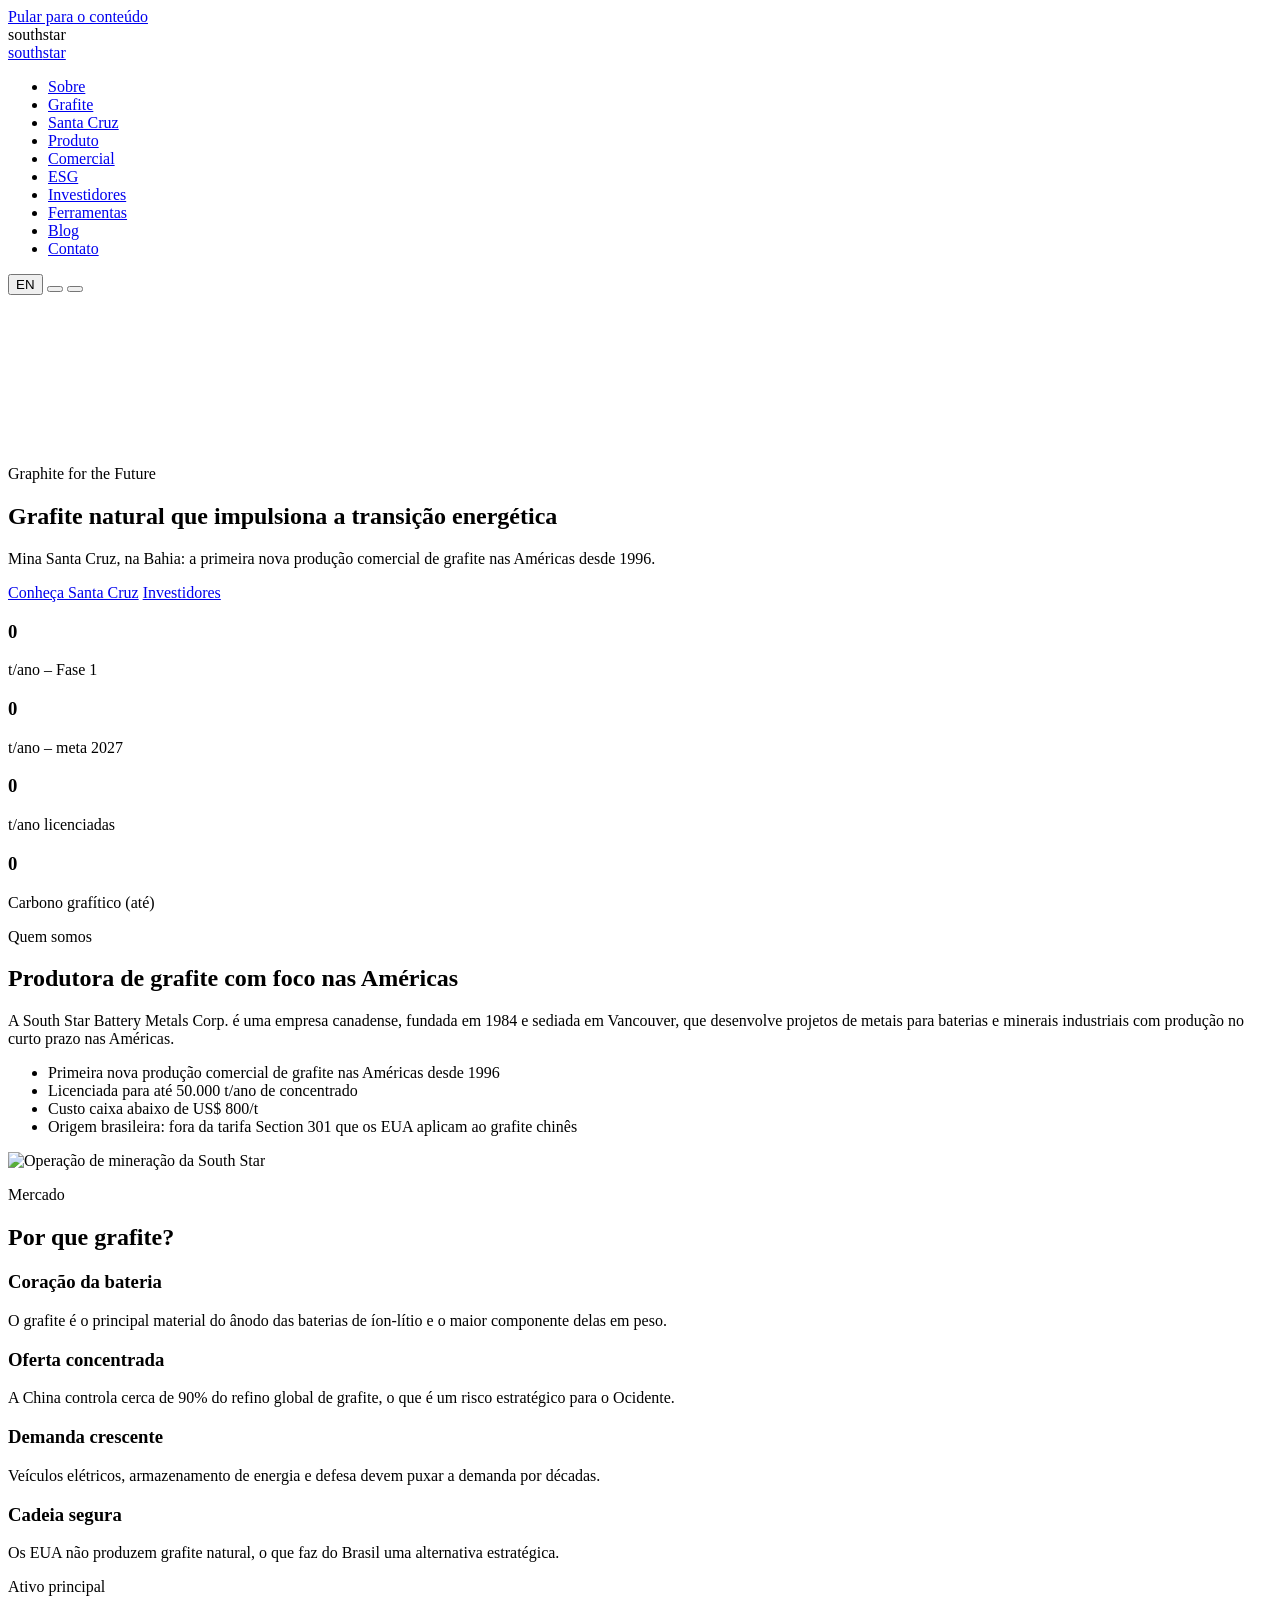
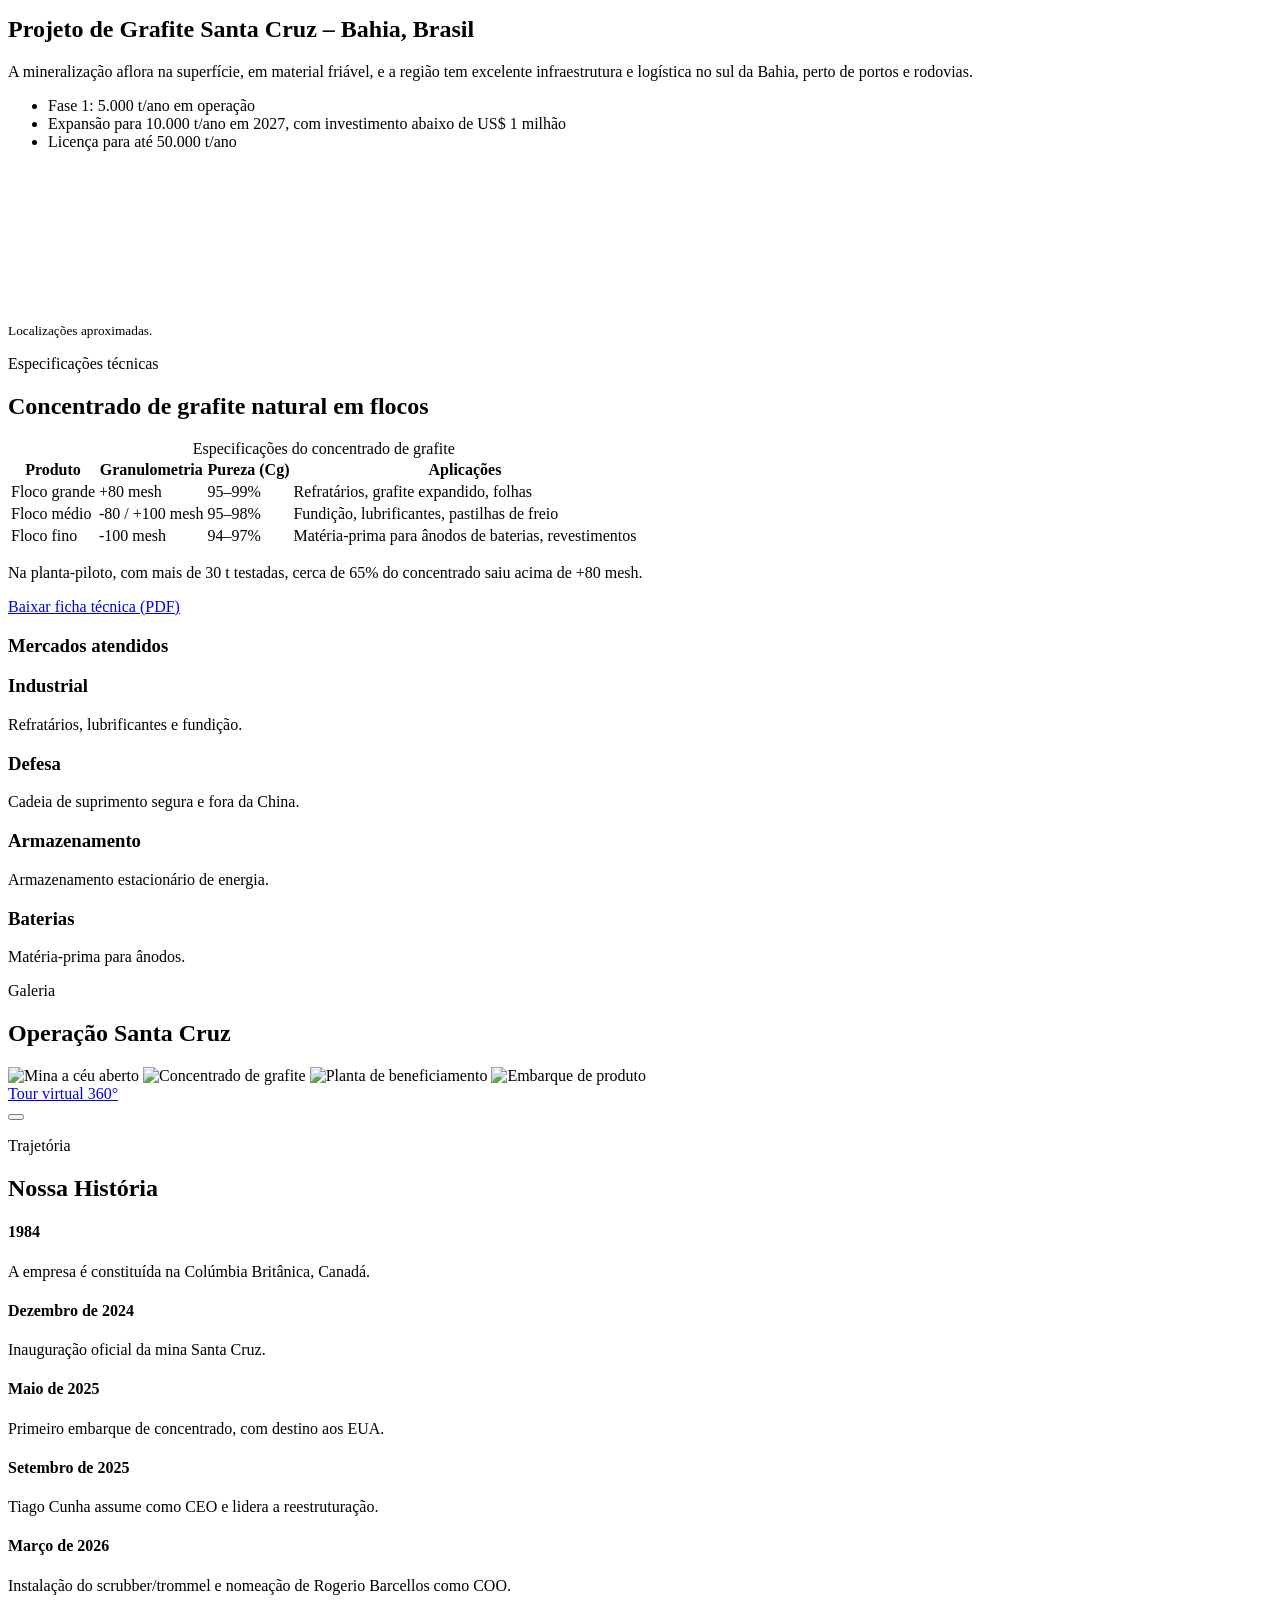
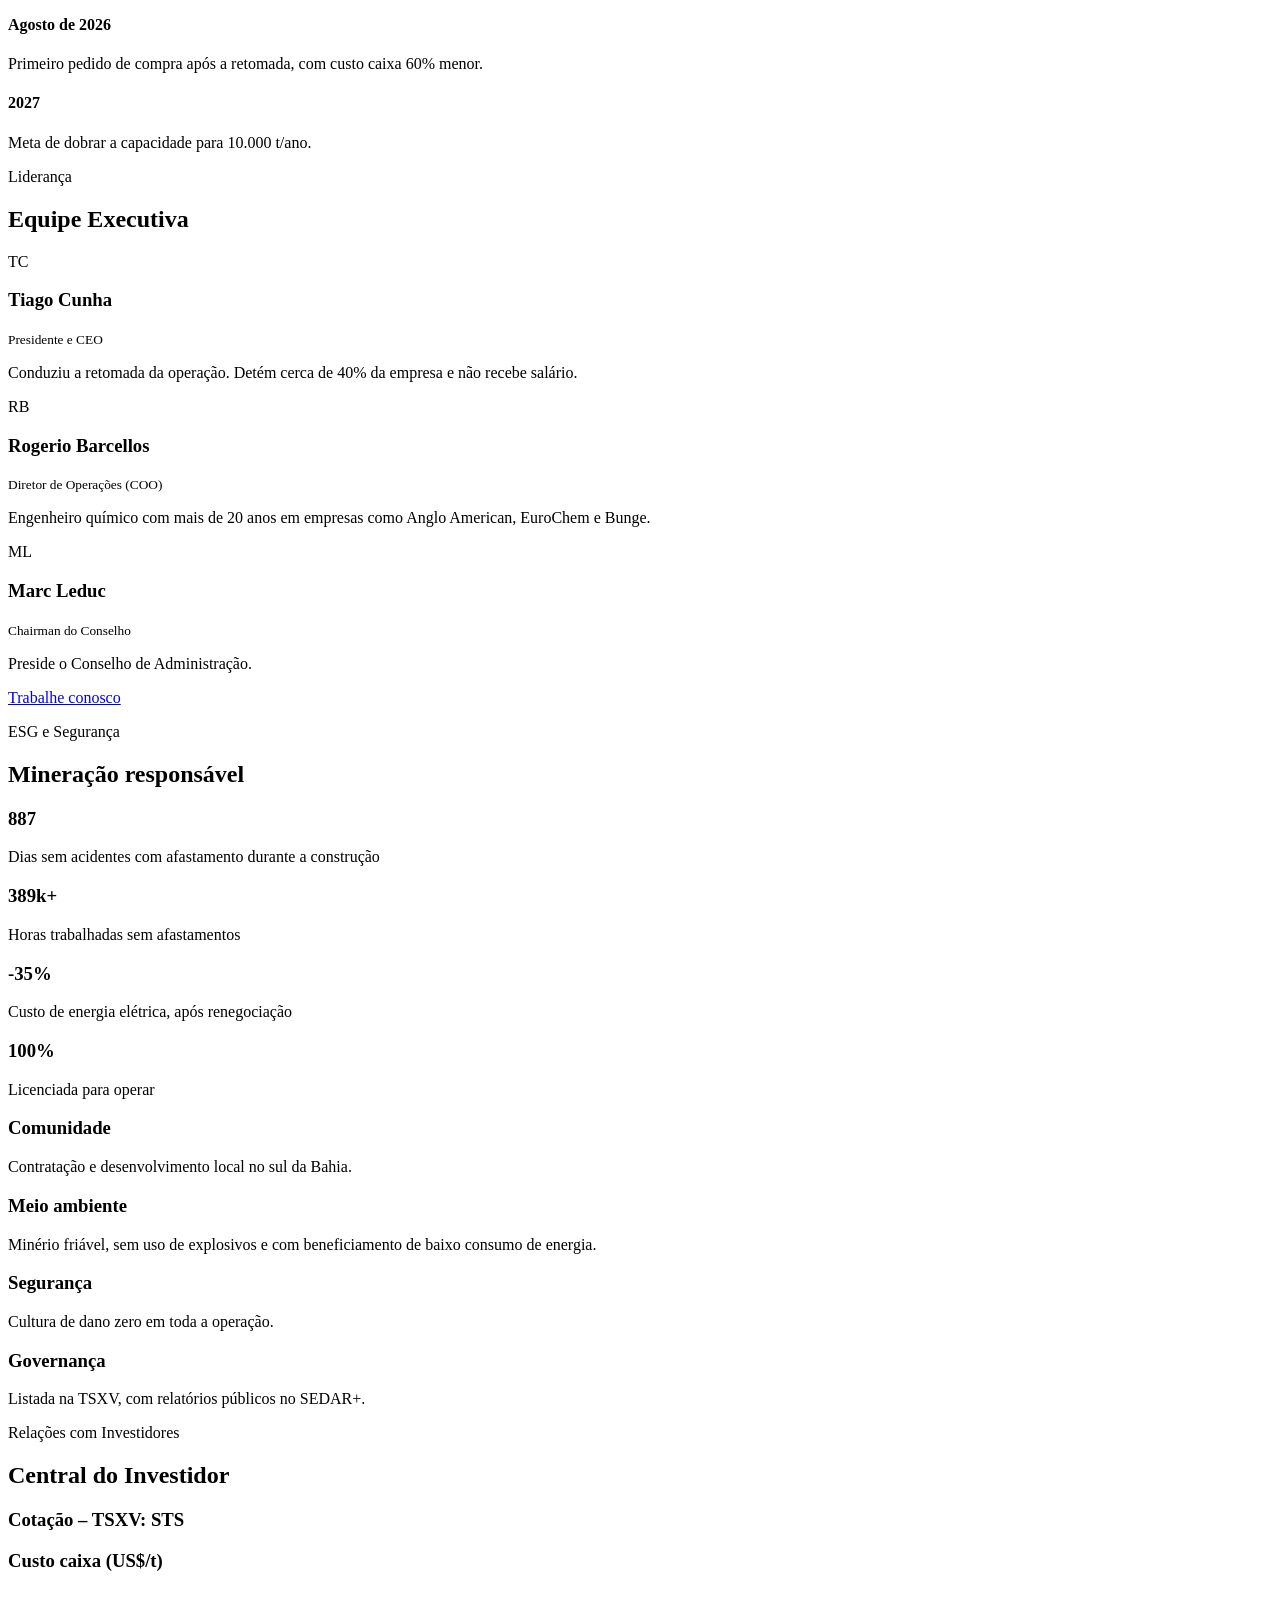
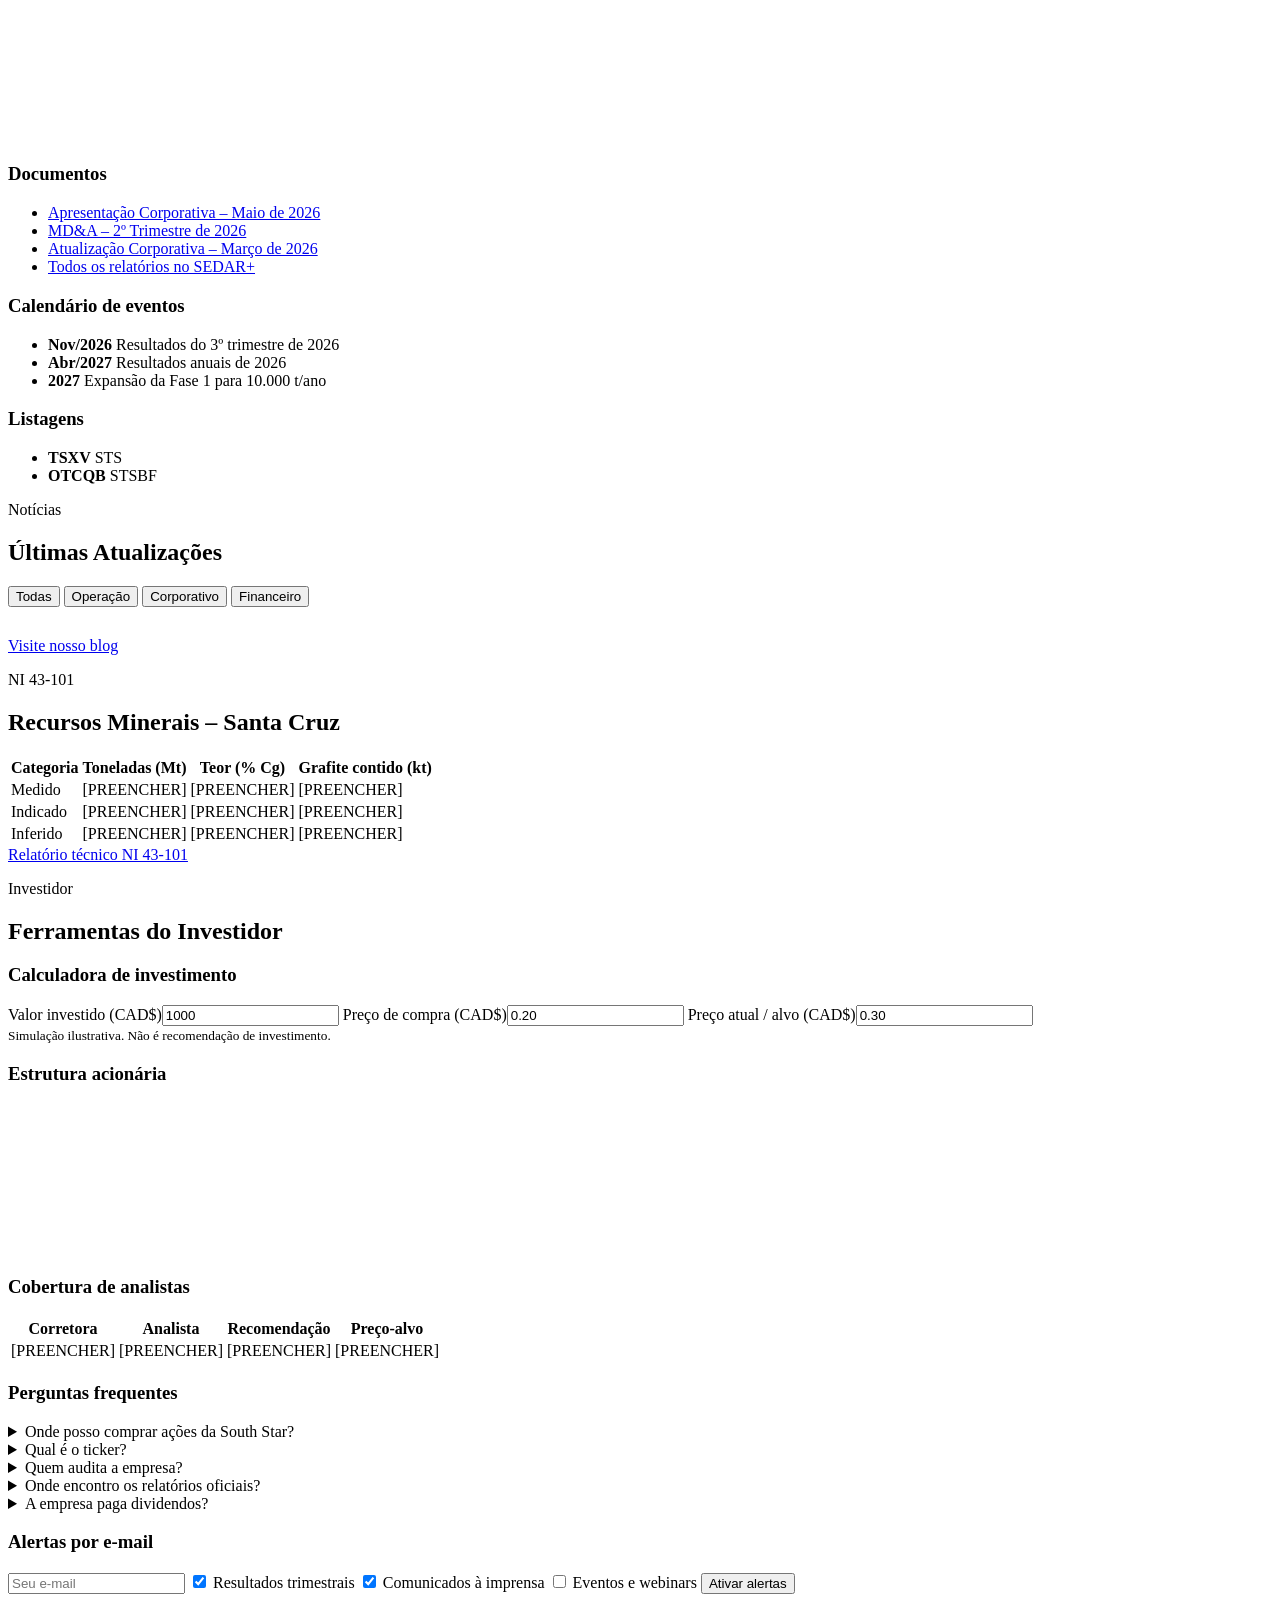
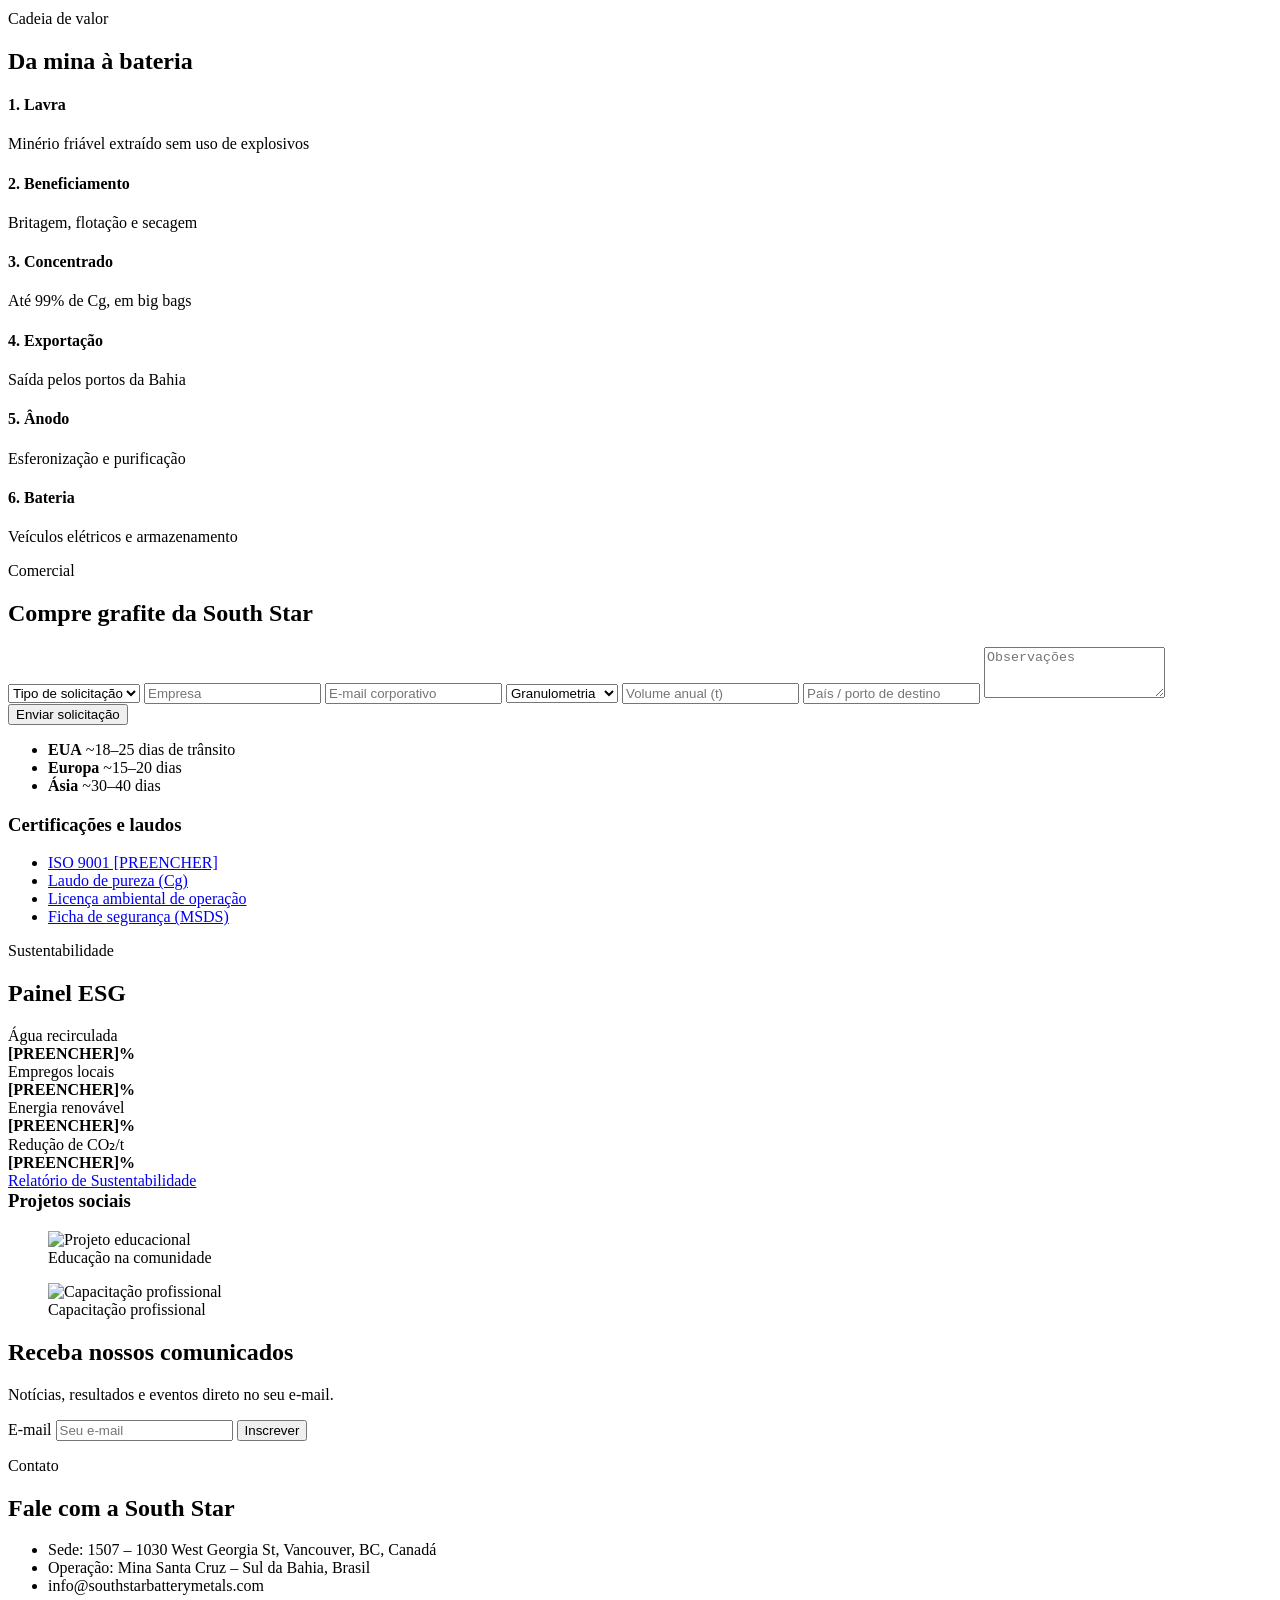
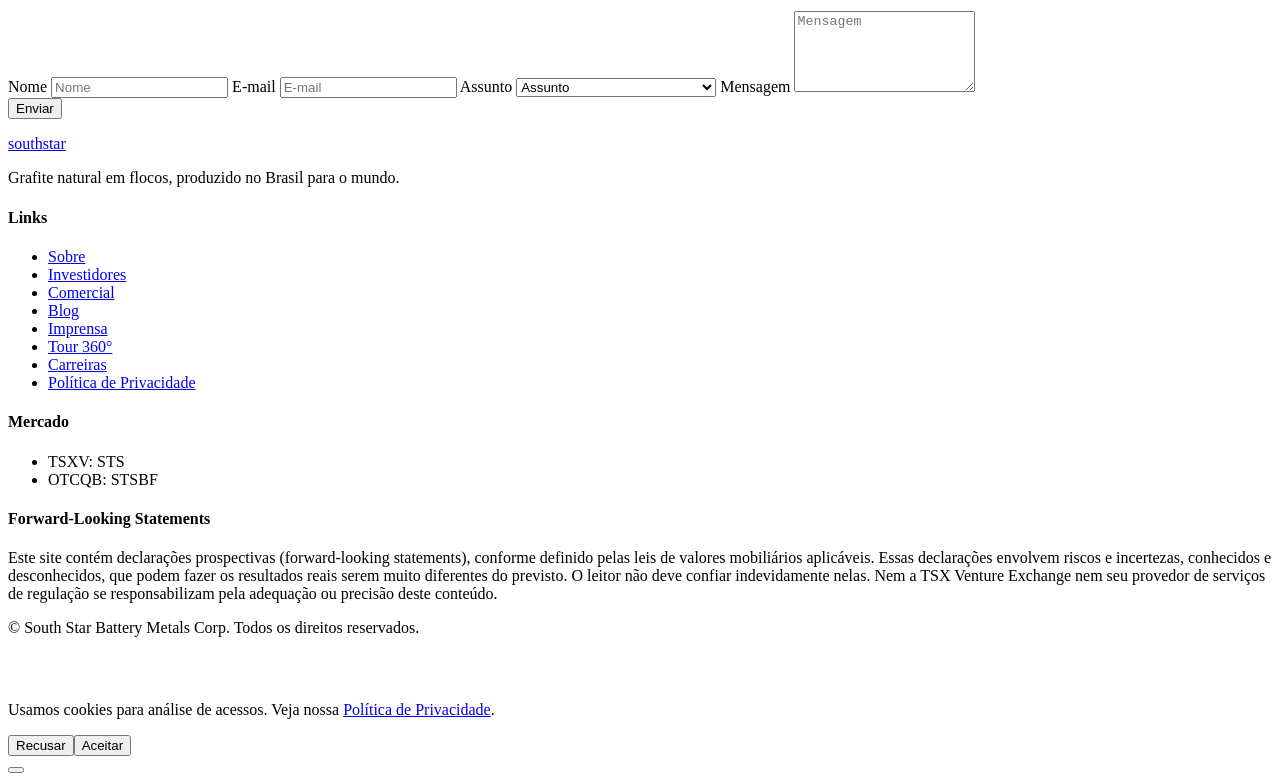
==== view/index.html @ 4248579a "inicio do site" ====
<!DOCTYPE html>
<html lang="pt-BR" data-theme="dark">
<head>
<meta charset="UTF-8">
<meta name="viewport" content="width=device-width, initial-scale=1.0">
<title>South Star Battery Metals | Grafite para o Futuro</title>
<meta name="description" content="South Star Battery Metals – produtora de grafite natural em flocos na Bahia, Brasil. TSXV: STS | OTCQB: STSBF.">
<meta name="theme-color" content="#050d24">
<link rel="canonical" href="https://southstarbatterymetals.com/">
<link rel="alternate" hreflang="pt-BR" href="https://southstarbatterymetals.com/">
<link rel="alternate" hreflang="en" href="https://southstarbatterymetals.com/?lang=en">

<meta property="og:type" content="website">
<meta property="og:title" content="South Star Battery Metals | Graphite for the Future">
<meta property="og:description" content="Primeira nova produção comercial de grafite nas Américas desde 1996.">
<meta property="og:image" content="https://southstarbatterymetals.com/assets/og-image.jpg">
<meta property="og:url" content="https://southstarbatterymetals.com/">
<meta name="twitter:card" content="summary_large_image">

<script type="application/ld+json">
{
 "@context":"https://schema.org",
 "@type":"Corporation",
 "name":"South Star Battery Metals Corp.",
 "url":"https://southstarbatterymetals.com",
 "logo":"https://southstarbatterymetals.com/assets/logo.png",
 "foundingDate":"1984",
 "tickerSymbol":"TSXV: STS",
 "address":{"@type":"PostalAddress","streetAddress":"1507 - 1030 West Georgia Street","addressLocality":"Vancouver","addressRegion":"BC","postalCode":"V6E 2Y3","addressCountry":"CA"}
}
</script>

<link rel="preconnect" href="https://fonts.googleapis.com">
<link href="https://fonts.googleapis.com/css2?family=Montserrat:wght@400;600;800&family=Inter:wght@400;500;600&display=swap" rel="stylesheet">
<link rel="stylesheet" href="https://unpkg.com/leaflet@1.9.4/dist/leaflet.css">
<link rel="stylesheet" href="style.css">
</head>
<body>

<a href="#main" class="skip">Pular para o conteúdo</a>

<div id="preloader" aria-hidden="true"><div class="pre-logo logo">south<span>star</span></div><div class="pre-bar"></div></div>

<div class="cursor" aria-hidden="true"></div>

<header id="header">
 <nav class="container" aria-label="Menu principal">
  <a href="#" class="logo">south<span>star</span></a>
  <ul class="menu" id="menu">
   <li><a href="#sobre" data-en="About">Sobre</a></li>
   <li><a href="#grafite" data-en="Graphite">Grafite</a></li>
   <li><a href="#projetos">Santa Cruz</a></li>
   <li><a href="#produto" data-en="Product">Produto</a></li>
   <li><a href="#comercial" data-en="Sales">Comercial</a></li>
   <li><a href="#esg">ESG</a></li>
   <li><a href="#investidores" data-en="Investors">Investidores</a></li>
   <li><a href="#ferramentas" data-en="Tools">Ferramentas</a></li>
   <li><a href="blog.html">Blog</a></li>
   <li><a href="#contato" data-en="Contact">Contato</a></li>
  </ul>
  <div class="nav-tools">
   <button id="langBtn" class="tool" aria-label="Mudar idioma">EN</button>
   <button id="themeBtn" class="tool" aria-label="Alternar tema"><i data-lucide="sun"></i></button>
   <button class="burger tool" id="burger" aria-label="Abrir menu" aria-expanded="false" aria-controls="menu"><i data-lucide="menu"></i></button>
  </div>
 </nav>
</header>

<main id="main">

<!-- HERO -->
<section class="hero">
 <video class="hero-video" autoplay muted loop playsinline poster="https://images.unsplash.com/photo-1578319439584-104c94d37305?w=1600&fm=webp&q=70">
  <source src="assets/hero.mp4" type="video/mp4">
 </video>
 <div class="hero-overlay"></div>
 <div class="container hero-content">
  <p class="tag">Graphite for the Future</p>
  <h1 data-en="Natural graphite <span>powering</span> the energy transition">Grafite natural que <span>impulsiona</span> a transição energética</h1>
  <p data-en="Santa Cruz Mine, Bahia: the first new commercial graphite production in the Americas since 1996.">Mina Santa Cruz, na Bahia: a primeira nova produção comercial de grafite nas Américas desde 1996.</p>
  <div class="hero-btns">
   <a href="#projetos" class="btn btn-main" data-en="Discover Santa Cruz">Conheça Santa Cruz</a>
   <a href="#investidores" class="btn btn-out" data-en="Investors">Investidores</a>
  </div>
  <div class="ticker-widget">
   <div class="tradingview-widget-container">
    <div class="tradingview-widget-container__widget"></div>
    <script src="https://s3.tradingview.com/external-embedding/embed-widget-single-quote.js" async>
    {"symbol":"TSXV:STS","width":"100%","colorTheme":"dark","isTransparent":true,"locale":"br"}
    </script>
   </div>
  </div>
 </div>
 <a href="#sobre" class="scroll-down" aria-label="Rolar para baixo"><i data-lucide="chevron-down"></i></a>
</section>

<!-- STATS -->
<div class="stats">
 <div class="container grid">
  <div class="stat"><h3 class="count" data-target="5000">0</h3><p data-en="t/yr – Phase 1">t/ano – Fase 1</p></div>
  <div class="stat"><h3 class="count" data-target="10000">0</h3><p data-en="t/yr – 2027 target">t/ano – meta 2027</p></div>
  <div class="stat"><h3 class="count" data-target="50000">0</h3><p data-en="t/yr permitted">t/ano licenciadas</p></div>
  <div class="stat"><h3 class="count" data-target="99" data-suffix="%">0</h3><p data-en="Graphitic carbon (up to)">Carbono grafítico (até)</p></div>
 </div>
</div>

<!-- SOBRE -->
<section class="about" id="sobre">
 <div class="container grid">
  <div class="reveal">
   <p class="tag" data-en="Who we are">Quem somos</p>
   <h2 class="title" data-en="Graphite producer focused on the Americas">Produtora de grafite com foco nas Américas</h2>
   <p data-en="South Star Battery Metals Corp. is a Canadian company founded in 1984 and headquartered in Vancouver, developing near-term production battery and industrial metals projects in the Americas.">A South Star Battery Metals Corp. é uma empresa canadense, fundada em 1984 e sediada em Vancouver, que desenvolve projetos de metais para baterias e minerais industriais com produção no curto prazo nas Américas.</p>
   <ul class="checks">
    <li data-en="First new commercial graphite production in the Americas since 1996">Primeira nova produção comercial de grafite nas Américas desde 1996</li>
    <li data-en="Permitted for up to 50,000 t/yr of concentrate">Licenciada para até 50.000 t/ano de concentrado</li>
    <li data-en="Cash cost below US$ 800/t">Custo caixa abaixo de US$ 800/t</li>
    <li data-en="Brazilian origin: exempt from the US Section 301 tariff on Chinese graphite">Origem brasileira: fora da tarifa Section 301 que os EUA aplicam ao grafite chinês</li>
   </ul>
  </div>
  <div class="parallax-wrap reveal">
   <img class="parallax" src="https://images.unsplash.com/photo-1581092160562-40aa08e78837?w=900&fm=webp&q=75" alt="Operação de mineração da South Star" loading="lazy" width="900" height="600">
  </div>
 </div>
</section>

<!-- POR QUE GRAFITE -->
<section class="why" id="grafite">
 <div class="container">
  <p class="tag" data-en="Market">Mercado</p>
  <h2 class="title" data-en="Why graphite?">Por que grafite?</h2>
  <div class="cards">
   <div class="mk reveal"><i data-lucide="battery-charging" class="ic"></i><h3 data-en="Core of the battery">Coração da bateria</h3><p data-en="Graphite is the main anode material in lithium-ion batteries and the largest component by weight.">O grafite é o principal material do ânodo das baterias de íon-lítio e o maior componente delas em peso.</p></div>
   <div class="mk reveal"><i data-lucide="globe" class="ic"></i><h3 data-en="Concentrated supply">Oferta concentrada</h3><p data-en="China controls roughly 90% of global graphite refining, a strategic risk for the West.">A China controla cerca de 90% do refino global de grafite, o que é um risco estratégico para o Ocidente.</p></div>
   <div class="mk reveal"><i data-lucide="trending-up" class="ic"></i><h3 data-en="Growing demand">Demanda crescente</h3><p data-en="Electric vehicles, energy storage and defense are driving demand for decades.">Veículos elétricos, armazenamento de energia e defesa devem puxar a demanda por décadas.</p></div>
   <div class="mk reveal"><i data-lucide="shield-check" class="ic"></i><h3 data-en="Secure supply chain">Cadeia segura</h3><p data-en="US domestic natural graphite production is zero, so Brazil is a strategic alternative.">Os EUA não produzem grafite natural, o que faz do Brasil uma alternativa estratégica.</p></div>
  </div>
 </div>
</section>

<!-- SANTA CRUZ -->
<section class="projects" id="projetos">
 <div class="container">
  <p class="tag" data-en="Flagship asset">Ativo principal</p>
  <h2 class="title" data-en="Santa Cruz Graphite Project – Bahia, Brazil">Projeto de Grafite Santa Cruz – Bahia, Brasil</h2>
  <div class="proj-grid">
   <div class="reveal">
    <p data-en="At-surface mineralization in friable material, with excellent infrastructure and logistics in southern Bahia, near ports and highways.">A mineralização aflora na superfície, em material friável, e a região tem excelente infraestrutura e logística no sul da Bahia, perto de portos e rodovias.</p>
    <ul class="checks">
     <li data-en="Phase 1: 5,000 t/yr in operation">Fase 1: 5.000 t/ano em operação</li>
     <li data-en="Expansion to 10,000 t/yr in 2027 (capex below US$ 1M)">Expansão para 10.000 t/ano em 2027, com investimento abaixo de US$ 1 milhão</li>
     <li data-en="Permitted for up to 50,000 t/yr">Licença para até 50.000 t/ano</li>
    </ul>
    <div class="chart-box"><canvas id="prodChart" aria-label="Gráfico de capacidade de produção" role="img"></canvas></div>
   </div>
   <div class="reveal">
    <div id="map" role="region" aria-label="Mapa da mina Santa Cruz"></div>
    <small class="muted" data-en="Approximate locations.">Localizações aproximadas.</small>
   </div>
  </div>
 </div>
</section>

<!-- PRODUTO -->
<section id="produto">
 <div class="container">
  <p class="tag" data-en="Technical specifications">Especificações técnicas</p>
  <h2 class="title" data-en="Natural flake graphite concentrate">Concentrado de grafite natural em flocos</h2>
  <div class="table-wrap reveal">
   <table>
    <caption class="sr-only">Especificações do concentrado de grafite</caption>
    <thead><tr><th data-en="Product">Produto</th><th data-en="Particle size">Granulometria</th><th data-en="Purity (Cg)">Pureza (Cg)</th><th data-en="Applications">Aplicações</th></tr></thead>
    <tbody>
     <tr><td data-en="Large flake">Floco grande</td><td>+80 mesh</td><td>95–99%</td><td data-en="Refractories, expandable graphite, foils">Refratários, grafite expandido, folhas</td></tr>
     <tr><td data-en="Medium flake">Floco médio</td><td>-80 / +100 mesh</td><td>95–98%</td><td data-en="Foundry, lubricants, brake pads">Fundição, lubrificantes, pastilhas de freio</td></tr>
     <tr><td data-en="Fine flake">Floco fino</td><td>-100 mesh</td><td>94–97%</td><td data-en="Battery anode feedstock, coatings">Matéria-prima para ânodos de baterias, revestimentos</td></tr>
    </tbody>
   </table>
  </div>
  <p class="muted" data-en="Pilot plant (>30 t): ~65% of concentrate at +80 mesh.">Na planta-piloto, com mais de 30 t testadas, cerca de 65% do concentrado saiu acima de +80 mesh.</p>
  <a href="assets/ficha-tecnica.pdf" class="btn btn-main" download><i data-lucide="download"></i> <span data-en="Download data sheet (PDF)">Baixar ficha técnica (PDF)</span></a>

  <h3 class="sub" data-en="Markets served">Mercados atendidos</h3>
  <div class="cards">
   <div class="mk reveal"><i data-lucide="factory" class="ic"></i><h3>Industrial</h3><p data-en="Refractories, lubricants, foundry.">Refratários, lubrificantes e fundição.</p></div>
   <div class="mk reveal"><i data-lucide="shield" class="ic"></i><h3 data-en="Defense">Defesa</h3><p data-en="Secure non-Chinese supply chain.">Cadeia de suprimento segura e fora da China.</p></div>
   <div class="mk reveal"><i data-lucide="zap" class="ic"></i><h3 data-en="Storage">Armazenamento</h3><p data-en="Stationary energy storage.">Armazenamento estacionário de energia.</p></div>
   <div class="mk reveal"><i data-lucide="battery" class="ic"></i><h3 data-en="Batteries">Baterias</h3><p data-en="Anode feedstock.">Matéria-prima para ânodos.</p></div>
  </div>
 </div>
</section>

<!-- GALERIA -->
<section class="gallery-sec">
 <div class="container">
  <p class="tag" data-en="Gallery">Galeria</p>
  <h2 class="title" data-en="Santa Cruz operations">Operação Santa Cruz</h2>
  <div class="gallery">
   <img src="https://images.unsplash.com/photo-1578319439584-104c94d37305?w=800&fm=webp&q=70" alt="Mina a céu aberto" loading="lazy">
   <img src="https://images.unsplash.com/photo-1518709268805-4e9042af9f23?w=800&fm=webp&q=70" alt="Concentrado de grafite" loading="lazy">
   <img src="https://images.unsplash.com/photo-1581092160562-40aa08e78837?w=800&fm=webp&q=70" alt="Planta de beneficiamento" loading="lazy">
   <img src="https://images.unsplash.com/photo-1586528116311-ad8dd3c8310d?w=800&fm=webp&q=70" alt="Embarque de produto" loading="lazy">
  </div>
  <a href="tour.html" class="btn btn-out" style="margin-top:25px"><i data-lucide="rotate-3d"></i> <span data-en="360° virtual tour">Tour virtual 360°</span></a>
 </div>
</section>
<div id="lightbox" role="dialog" aria-modal="true" aria-label="Imagem ampliada"><button aria-label="Fechar"><i data-lucide="x"></i></button><img alt=""></div>

<!-- TRAJETÓRIA -->
<section id="historia">
 <div class="container">
  <p class="tag center" data-en="Timeline">Trajetória</p>
  <h2 class="title center" data-en="Our History">Nossa História</h2>
  <div class="timeline">
   <div class="item reveal"><h4>1984</h4><p data-en="Company incorporated in British Columbia, Canada.">A empresa é constituída na Colúmbia Britânica, Canadá.</p></div>
   <div class="item reveal"><h4 data-en="December 2024">Dezembro de 2024</h4><p data-en="Official inauguration of the Santa Cruz mine.">Inauguração oficial da mina Santa Cruz.</p></div>
   <div class="item reveal"><h4 data-en="May 2025">Maio de 2025</h4><p data-en="First concentrate shipment to the US.">Primeiro embarque de concentrado, com destino aos EUA.</p></div>
   <div class="item reveal"><h4 data-en="September 2025">Setembro de 2025</h4><p data-en="Tiago Cunha becomes CEO and leads the turnaround.">Tiago Cunha assume como CEO e lidera a reestruturação.</p></div>
   <div class="item reveal"><h4 data-en="March 2026">Março de 2026</h4><p data-en="Scrubber/trommel installed and Rogerio Barcellos appointed COO.">Instalação do scrubber/trommel e nomeação de Rogerio Barcellos como COO.</p></div>
   <div class="item reveal"><h4 data-en="August 2026">Agosto de 2026</h4><p data-en="First purchase order after restart, with cash cost down 60%.">Primeiro pedido de compra após a retomada, com custo caixa 60% menor.</p></div>
   <div class="item reveal"><h4>2027</h4><p data-en="Target: double capacity to 10,000 t/yr.">Meta de dobrar a capacidade para 10.000 t/ano.</p></div>
  </div>
 </div>
</section>

<!-- LIDERANÇA -->
<section class="team" id="equipe">
 <div class="container">
  <p class="tag" data-en="Leadership">Liderança</p>
  <h2 class="title" data-en="Executive Team">Equipe Executiva</h2>
  <div class="team-grid">
   <div class="member reveal"><div class="avatar">TC</div><h3>Tiago Cunha</h3><small data-en="President & CEO">Presidente e CEO</small><p data-en="Led the operational turnaround. Owns ~40% of the company and takes no salary.">Conduziu a retomada da operação. Detém cerca de 40% da empresa e não recebe salário.</p></div>
   <div class="member reveal"><div class="avatar">RB</div><h3>Rogerio Barcellos</h3><small data-en="Chief Operating Officer">Diretor de Operações (COO)</small><p data-en="Chemical engineer with 20+ years at Anglo American, EuroChem and Bunge.">Engenheiro químico com mais de 20 anos em empresas como Anglo American, EuroChem e Bunge.</p></div>
   <div class="member reveal"><div class="avatar">ML</div><h3>Marc Leduc</h3><small data-en="Chairman of the Board">Chairman do Conselho</small><p data-en="Chairs the Board of Directors.">Preside o Conselho de Administração.</p></div>
  </div>
  <a href="carreiras.html" class="btn btn-out" style="margin-top:30px"><i data-lucide="briefcase"></i> <span data-en="Work with us">Trabalhe conosco</span></a>
 </div>
</section>

<!-- ESG -->
<section class="esg" id="esg">
 <div class="container">
  <p class="tag" data-en="ESG & Safety">ESG e Segurança</p>
  <h2 class="title" data-en="Responsible mining">Mineração responsável</h2>
  <div class="inv">
   <div class="reveal"><h3>887</h3><p data-en="Days without lost-time incidents during construction">Dias sem acidentes com afastamento durante a construção</p></div>
   <div class="reveal"><h3>389k+</h3><p data-en="Man-hours without lost time">Horas trabalhadas sem afastamentos</p></div>
   <div class="reveal"><h3>-35%</h3><p data-en="Electricity cost after renegotiation">Custo de energia elétrica, após renegociação</p></div>
   <div class="reveal"><h3>100%</h3><p data-en="Fully licensed and permitted">Licenciada para operar</p></div>
  </div>
  <div class="cards">
   <div class="mk reveal"><i data-lucide="users" class="ic"></i><h3 data-en="Community">Comunidade</h3><p data-en="Local hiring and development in southern Bahia.">Contratação e desenvolvimento local no sul da Bahia.</p></div>
   <div class="mk reveal"><i data-lucide="leaf" class="ic"></i><h3 data-en="Environment">Meio ambiente</h3><p data-en="Friable ore with no blasting and low energy processing.">Minério friável, sem uso de explosivos e com beneficiamento de baixo consumo de energia.</p></div>
   <div class="mk reveal"><i data-lucide="hard-hat" class="ic"></i><h3 data-en="Safety">Segurança</h3><p data-en="Zero-harm culture across the operation.">Cultura de dano zero em toda a operação.</p></div>
   <div class="mk reveal"><i data-lucide="scale" class="ic"></i><h3 data-en="Governance">Governança</h3><p data-en="Listed on TSXV with public filings on SEDAR+.">Listada na TSXV, com relatórios públicos no SEDAR+.</p></div>
  </div>
 </div>
</section>

<!-- INVESTIDORES -->
<section class="investors" id="investidores">
 <div class="container">
  <p class="tag" data-en="Investor Relations">Relações com Investidores</p>
  <h2 class="title" data-en="Investor Center">Central do Investidor</h2>
  <div class="ir-grid">
   <div class="reveal">
    <h3 class="sub" data-en="Share price – TSXV: STS">Cotação – TSXV: STS</h3>
    <div class="tv-chart">
     <div class="tradingview-widget-container">
      <div class="tradingview-widget-container__widget"></div>
      <script src="https://s3.tradingview.com/external-embedding/embed-widget-symbol-overview.js" async>
      {"symbols":[["TSXV:STS|1M"],["OTC:STSBF|1M"]],"colorTheme":"dark","isTransparent":true,"autosize":true,"locale":"br","chartType":"area","lineColor":"#4da3ff","topColor":"rgba(77,163,255,0.3)","bottomColor":"rgba(77,163,255,0)"}
      </script>
     </div>
    </div>
   </div>
   <div class="reveal">
    <h3 class="sub" data-en="Cash cost (US$/t)">Custo caixa (US$/t)</h3>
    <div class="chart-box"><canvas id="costChart" aria-label="Gráfico de redução de custo" role="img"></canvas></div>
   </div>
  </div>
  <div class="ir-grid">
   <div class="reveal">
    <h3 class="sub" data-en="Documents">Documentos</h3>
    <ul class="docs">
     <li><a href="https://southstarbatterymetals.com/wp-content/uploads/2026/05/Slide-deck-MAY-2026-final.pdf" target="_blank" rel="noopener"><i data-lucide="file-text"></i> <span data-en="Corporate Presentation – May 2026">Apresentação Corporativa – Maio de 2026</span></a></li>
     <li><a href="https://www.otcmarkets.com/filing/587831/content" target="_blank" rel="noopener"><i data-lucide="file-bar-chart"></i> <span data-en="MD&A – Q2 2026">MD&A – 2º Trimestre de 2026</span></a></li>
     <li><a href="https://southstarbatterymetals.com/wp-content/uploads/2026/04/03_STS-Scrubber-Trommell-Bamastar-RogerioRSU20260310_v3Final.pdf" target="_blank" rel="noopener"><i data-lucide="newspaper"></i> <span data-en="Corporate Update – Mar 2026">Atualização Corporativa – Março de 2026</span></a></li>
     <li><a href="https://www.sedarplus.ca" target="_blank" rel="noopener"><i data-lucide="external-link"></i> <span data-en="All filings on SEDAR+">Todos os relatórios no SEDAR+</span></a></li>
    </ul>
   </div>
   <div class="reveal">
    <h3 class="sub" data-en="Events calendar">Calendário de eventos</h3>
    <ul class="docs">
     <li><b data-en="Nov 2026">Nov/2026</b> <span data-en="Q3 2026 results">Resultados do 3º trimestre de 2026</span></li>
     <li><b data-en="Apr 2027">Abr/2027</b> <span data-en="Annual results 2026">Resultados anuais de 2026</span></li>
     <li><b>2027</b> <span data-en="Phase 1 expansion to 10,000 t/yr">Expansão da Fase 1 para 10.000 t/ano</span></li>
    </ul>
    <h3 class="sub" data-en="Listings">Listagens</h3>
    <ul class="docs"><li><b>TSXV</b> STS</li><li><b>OTCQB</b> STSBF</li></ul>
   </div>
  </div>
 </div>
</section>

<!-- NOTÍCIAS -->
<section class="news" id="noticias">
 <div class="container">
  <p class="tag" data-en="News">Notícias</p>
  <h2 class="title" data-en="Latest Updates">Últimas Atualizações</h2>
  <div class="filters" role="group" aria-label="Filtrar notícias">
   <button class="filter active" data-cat="all" data-en="All">Todas</button>
   <button class="filter" data-cat="op" data-en="Operations">Operação</button>
   <button class="filter" data-cat="corp" data-en="Corporate">Corporativo</button>
   <button class="filter" data-cat="fin" data-en="Financial">Financeiro</button>
  </div>
  <div class="cards" id="newsList"></div>
  <div class="pagination" id="pagination"></div>
  <div class="center" style="margin-top:30px"><a href="blog.html" class="btn btn-main"><i data-lucide="book-open"></i> <span data-en="Visit our blog">Visite nosso blog</span></a></div>
 </div>
</section>

<!-- RECURSOS MINERAIS -->
<section id="recursos">
 <div class="container">
  <p class="tag">NI 43-101</p>
  <h2 class="title">Recursos Minerais – Santa Cruz</h2>
  <div class="table-wrap reveal">
   <table>
    <thead><tr><th>Categoria</th><th>Toneladas (Mt)</th><th>Teor (% Cg)</th><th>Grafite contido (kt)</th></tr></thead>
    <tbody>
     <tr><td>Medido</td><td>[PREENCHER]</td><td>[PREENCHER]</td><td>[PREENCHER]</td></tr>
     <tr><td>Indicado</td><td>[PREENCHER]</td><td>[PREENCHER]</td><td>[PREENCHER]</td></tr>
     <tr><td>Inferido</td><td>[PREENCHER]</td><td>[PREENCHER]</td><td>[PREENCHER]</td></tr>
    </tbody>
   </table>
  </div>
  <a href="assets/ni43-101.pdf" class="btn btn-out" style="margin-top:20px" download><i data-lucide="file-down"></i> Relatório técnico NI 43-101</a>
 </div>
</section>

<!-- FERRAMENTAS DO INVESTIDOR -->
<section class="projects" id="ferramentas">
 <div class="container">
  <p class="tag">Investidor</p>
  <h2 class="title">Ferramentas do Investidor</h2>
  <div class="ir-grid">
   <div class="calc reveal">
    <h3 class="sub">Calculadora de investimento</h3>
    <label>Valor investido (CAD$)<input type="number" id="cInv" value="1000" min="0"></label>
    <label>Preço de compra (CAD$)<input type="number" id="cBuy" value="0.20" step="0.01" min="0"></label>
    <label>Preço atual / alvo (CAD$)<input type="number" id="cNow" value="0.30" step="0.01" min="0"></label>
    <div class="calc-res" id="cRes"></div>
    <small class="muted">Simulação ilustrativa. Não é recomendação de investimento.</small>
   </div>
   <div class="reveal">
    <h3 class="sub">Estrutura acionária</h3>
    <div class="chart-box"><canvas id="shareChart" role="img" aria-label="Estrutura acionária"></canvas></div>
   </div>
  </div>

  <h3 class="sub">Cobertura de analistas</h3>
  <div class="table-wrap reveal">
   <table>
    <thead><tr><th>Corretora</th><th>Analista</th><th>Recomendação</th><th>Preço-alvo</th></tr></thead>
    <tbody><tr><td>[PREENCHER]</td><td>[PREENCHER]</td><td>[PREENCHER]</td><td>[PREENCHER]</td></tr></tbody>
   </table>
  </div>

  <div class="ir-grid">
   <div class="reveal">
    <h3 class="sub">Perguntas frequentes</h3>
    <div class="faq">
     <details><summary>Onde posso comprar ações da South Star?</summary><p>Na TSX Venture (STS), no Canadá, e na OTCQB (STSBF), nos EUA. No Brasil, você compra por corretoras com acesso internacional.</p></details>
     <details><summary>Qual é o ticker?</summary><p>TSXV: STS e OTCQB: STSBF.</p></details>
     <details><summary>Quem audita a empresa?</summary><p>[PREENCHER: nome da auditoria]</p></details>
     <details><summary>Onde encontro os relatórios oficiais?</summary><p>No SEDAR+ e na seção Documentos desta página.</p></details>
     <details><summary>A empresa paga dividendos?</summary><p>Não há política de dividendos no momento. O foco é a expansão da produção.</p></details>
    </div>
   </div>
   <div class="reveal">
    <h3 class="sub">Alertas por e-mail</h3>
    <form id="alertForm" class="alert-form" action="https://formspree.io/f/SEU_ID" method="POST">
     <input type="email" name="email" placeholder="Seu e-mail" required>
     <label class="chk"><input type="checkbox" name="alerta" value="resultados" checked> Resultados trimestrais</label>
     <label class="chk"><input type="checkbox" name="alerta" value="comunicados" checked> Comunicados à imprensa</label>
     <label class="chk"><input type="checkbox" name="alerta" value="eventos"> Eventos e webinars</label>
     <button class="btn btn-main" type="submit">Ativar alertas</button>
     <p class="form-msg" role="status"></p>
    </form>
   </div>
  </div>
 </div>
</section>

<!-- DA MINA À BATERIA -->
<section id="cadeia">
 <div class="container">
  <p class="tag center">Cadeia de valor</p>
  <h2 class="title center">Da mina à bateria</h2>
  <div class="flow">
   <div class="step reveal"><i data-lucide="mountain"></i><h4>1. Lavra</h4><p>Minério friável extraído sem uso de explosivos</p></div>
   <div class="step reveal"><i data-lucide="filter"></i><h4>2. Beneficiamento</h4><p>Britagem, flotação e secagem</p></div>
   <div class="step reveal"><i data-lucide="package"></i><h4>3. Concentrado</h4><p>Até 99% de Cg, em big bags</p></div>
   <div class="step reveal"><i data-lucide="ship"></i><h4>4. Exportação</h4><p>Saída pelos portos da Bahia</p></div>
   <div class="step reveal"><i data-lucide="flask-conical"></i><h4>5. Ânodo</h4><p>Esferonização e purificação</p></div>
   <div class="step reveal"><i data-lucide="car"></i><h4>6. Bateria</h4><p>Veículos elétricos e armazenamento</p></div>
  </div>
 </div>
</section>

<!-- COMERCIAL -->
<section class="projects" id="comercial">
 <div class="container">
  <p class="tag">Comercial</p>
  <h2 class="title">Compre grafite da South Star</h2>
  <div class="ir-grid">
   <form id="quoteForm" class="alert-form reveal" action="https://formspree.io/f/SEU_ID" method="POST">
    <select name="tipo" required><option value="">Tipo de solicitação</option><option>Cotação</option><option>Amostra</option></select>
    <input name="empresa" placeholder="Empresa" required>
    <input name="email" type="email" placeholder="E-mail corporativo" required>
    <select name="granulometria" required><option value="">Granulometria</option><option>+80 mesh</option><option>-80/+100 mesh</option><option>-100 mesh</option></select>
    <input name="volume" type="number" placeholder="Volume anual (t)" min="1">
    <input name="destino" placeholder="País / porto de destino">
    <textarea name="obs" rows="3" placeholder="Observações"></textarea>
    <button class="btn btn-main" type="submit">Enviar solicitação</button>
    <p class="form-msg" role="status"></p>
   </form>
   <div class="reveal">
    <div id="worldMap"></div>
    <ul class="docs" style="margin-top:15px">
     <li><b>EUA</b> ~18–25 dias de trânsito</li>
     <li><b>Europa</b> ~15–20 dias</li>
     <li><b>Ásia</b> ~30–40 dias</li>
    </ul>
   </div>
  </div>
  <h3 class="sub">Certificações e laudos</h3>
  <ul class="docs cert">
   <li><a href="assets/iso9001.pdf" download><i data-lucide="award"></i> ISO 9001 [PREENCHER]</a></li>
   <li><a href="assets/laudo-pureza.pdf" download><i data-lucide="flask-conical"></i> Laudo de pureza (Cg)</a></li>
   <li><a href="assets/licenca-ambiental.pdf" download><i data-lucide="leaf"></i> Licença ambiental de operação</a></li>
   <li><a href="assets/msds.pdf" download><i data-lucide="shield-alert"></i> Ficha de segurança (MSDS)</a></li>
  </ul>
 </div>
</section>

<!-- PAINEL ESG -->
<section id="painel-esg">
 <div class="container">
  <p class="tag">Sustentabilidade</p>
  <h2 class="title">Painel ESG</h2>
  <div class="ir-grid">
   <div class="reveal">
    <div class="bar"><span>Água recirculada</span><div><i style="--v:0%"></i></div><b>[PREENCHER]%</b></div>
    <div class="bar"><span>Empregos locais</span><div><i style="--v:0%"></i></div><b>[PREENCHER]%</b></div>
    <div class="bar"><span>Energia renovável</span><div><i style="--v:0%"></i></div><b>[PREENCHER]%</b></div>
    <div class="bar"><span>Redução de CO₂/t</span><div><i style="--v:0%"></i></div><b>[PREENCHER]%</b></div>
    <a href="assets/relatorio-sustentabilidade.pdf" class="btn btn-main" style="margin-top:20px" download><i data-lucide="download"></i> Relatório de Sustentabilidade</a>
   </div>
   <div class="reveal">
    <h3 class="sub" style="margin-top:0">Projetos sociais</h3>
    <div class="social">
     <figure><img src="https://images.unsplash.com/photo-1488521787991-ed7bbaae773c?w=600&fm=webp&q=70" alt="Projeto educacional" loading="lazy"><figcaption>Educação na comunidade</figcaption></figure>
     <figure><img src="https://images.unsplash.com/photo-1559027615-cd4628902d4a?w=600&fm=webp&q=70" alt="Capacitação profissional" loading="lazy"><figcaption>Capacitação profissional</figcaption></figure>
    </div>
   </div>
  </div>
 </div>
</section>

<!-- NEWSLETTER -->
<section class="newsletter">
 <div class="container nl-box reveal">
  <div>
   <h2 class="title" data-en="Receive our press releases">Receba nossos comunicados</h2>
   <p data-en="News, results and events straight to your inbox.">Notícias, resultados e eventos direto no seu e-mail.</p>
  </div>
  <form id="nlForm" action="https://SEU-DOMINIO.us21.list-manage.com/subscribe/post?u=XXXX&id=YYYY" method="post" target="_blank">
   <label for="nlEmail" class="sr-only">E-mail</label>
   <input id="nlEmail" type="email" name="EMAIL" placeholder="Seu e-mail" data-en-ph="Your email" required>
   <button class="btn btn-white" type="submit" data-en="Subscribe">Inscrever</button>
  </form>
 </div>
</section>

<!-- CONTATO -->
<section class="contact" id="contato">
 <div class="container grid">
  <div>
   <p class="tag" data-en="Contact">Contato</p>
   <h2 class="title" data-en="Talk to South Star">Fale com a South Star</h2>
   <ul class="checks">
    <li data-en="HQ: 1507 – 1030 West Georgia St, Vancouver, BC, Canada">Sede: 1507 – 1030 West Georgia St, Vancouver, BC, Canadá</li>
    <li data-en="Operation: Santa Cruz Mine – Southern Bahia, Brazil">Operação: Mina Santa Cruz – Sul da Bahia, Brasil</li>
    <li>info@southstarbatterymetals.com</li>
   </ul>
  </div>
  <form id="form" action="https://formspree.io/f/SEU_ID" method="POST">
   <label for="fNome" class="sr-only">Nome</label>
   <input id="fNome" name="nome" type="text" placeholder="Nome" data-en-ph="Name" required>
   <label for="fEmail" class="sr-only">E-mail</label>
   <input id="fEmail" name="email" type="email" placeholder="E-mail" required>
   <label for="fAssunto" class="sr-only">Assunto</label>
   <select id="fAssunto" name="assunto" required>
    <option value="" data-en="Subject">Assunto</option>
    <option data-en="Investors">Investidores</option>
    <option data-en="Sales / Buy graphite">Comercial / Compra de grafite</option>
    <option data-en="Partnerships">Parcerias</option>
    <option data-en="Press">Imprensa</option>
   </select>
   <label for="fMsg" class="sr-only">Mensagem</label>
   <textarea id="fMsg" name="mensagem" rows="5" placeholder="Mensagem" data-en-ph="Message" required></textarea>
   <div class="g-recaptcha" data-sitekey="SUA_SITE_KEY"></div>
   <button class="btn btn-main" type="submit" data-en="Send">Enviar</button>
   <p id="msg" role="status" aria-live="polite"></p>
  </form>
 </div>
</section>

</main>

<footer>
 <div class="container grid">
  <div>
   <a href="#" class="logo">south<span>star</span></a>
   <p data-en="Natural flake graphite produced in Brazil for the world.">Grafite natural em flocos, produzido no Brasil para o mundo.</p>
  </div>
  <div>
   <h4>Links</h4>
   <ul>
    <li><a href="#sobre" data-en="About">Sobre</a></li>
    <li><a href="#investidores" data-en="Investors">Investidores</a></li>
    <li><a href="#comercial" data-en="Sales">Comercial</a></li>
    <li><a href="blog.html">Blog</a></li>
    <li><a href="imprensa.html" data-en="Press">Imprensa</a></li>
    <li><a href="tour.html">Tour 360°</a></li>
    <li><a href="carreiras.html" data-en="Careers">Carreiras</a></li>
    <li><a href="privacidade.html" data-en="Privacy Policy">Política de Privacidade</a></li>
   </ul>
  </div>
  <div>
   <h4 data-en="Market">Mercado</h4>
   <ul><li>TSXV: STS</li><li>OTCQB: STSBF</li></ul>
  </div>
 </div>
 <div class="container legal">
  <h4>Forward-Looking Statements</h4>
  <p data-en="This website contains forward-looking statements within the meaning of applicable securities laws. Such statements involve known and unknown risks and uncertainties that may cause actual results to differ materially. Readers should not place undue reliance on them. Neither the TSX Venture Exchange nor its Regulation Services Provider accepts responsibility for the adequacy or accuracy of this content.">Este site contém declarações prospectivas (forward-looking statements), conforme definido pelas leis de valores mobiliários aplicáveis. Essas declarações envolvem riscos e incertezas, conhecidos e desconhecidos, que podem fazer os resultados reais serem muito diferentes do previsto. O leitor não deve confiar indevidamente nelas. Nem a TSX Venture Exchange nem seu provedor de serviços de regulação se responsabilizam pela adequação ou precisão deste conteúdo.</p>
 </div>
 <p class="copy">© <span id="year"></span> South Star Battery Metals Corp. <span data-en="All rights reserved.">Todos os direitos reservados.</span></p>
</footer>

<a href="https://wa.me/5571999999999?text=Ol%C3%A1%2C%20gostaria%20de%20informa%C3%A7%C3%B5es%20comerciais" class="whatsapp" target="_blank" rel="noopener" aria-label="Falar no WhatsApp">
 <svg viewBox="0 0 32 32" width="28" height="28" fill="#fff" aria-hidden="true"><path d="M16 3C9 3 3.3 8.7 3.3 15.7c0 2.5.7 4.9 2 7L3 29l6.5-2.1c2 1.1 4.2 1.7 6.5 1.7 7 0 12.7-5.7 12.7-12.7S23 3 16 3zm0 23.2c-2.1 0-4.1-.6-5.900-1.7l-.4-.3-3.9 1.3 1.3-3.8-.3-.4c-1.2-1.8-1.9-4-1.9-6.2C4.9 9.6 9.9 4.6 16 4.6s11.1 5 11.1 11.1-5 10.5-11.1 10.5zm6.1-7.9c-.3-.2-2-1-2.3-1.1-.3-.1-.5-.2-.8.2-.2.3-.9 1.1-1.1 1.3-.2.2-.4.3-.7.1-.3-.2-1.4-.5-2.7-1.7-1-.9-1.7-2-1.9-2.3-.2-.3 0-.5.1-.7l.5-.6c.2-.2.2-.4.3-.6.1-.2 0-.5 0-.6l-1.1-2.6c-.3-.7-.6-.6-.8-.6h-.7c-.2 0-.6.1-.9.4-.3.3-1.2 1.2-1.2 2.9s1.2 3.4 1.4 3.6c.2.2 2.4 3.7 5.9 5.2 2.9 1.2 3.5.9 4.1.9.6-.1 2-.8 2.3-1.600.3-.8.3-1.5.2-1.6-.1-.2-.3-.3-.6-.4z"/></svg>
</a>

<div id="cookie" role="dialog" aria-label="Aviso de cookies">
 <p data-en="We use cookies for analytics. See our <a href='privacidade.html'>Privacy Policy</a>.">Usamos cookies para análise de acessos. Veja nossa <a href="privacidade.html">Política de Privacidade</a>.</p>
 <div><button class="btn btn-out" id="cookieNo" data-en="Decline">Recusar</button><button class="btn btn-main" id="cookieYes" data-en="Accept">Aceitar</button></div>
</div>

<button id="toTop" aria-label="Voltar ao topo"><i data-lucide="arrow-up"></i></button>

<script src="https://unpkg.com/lucide@latest"></script>
<script src="https://cdn.jsdelivr.net/npm/chart.js@4.4.1/dist/chart.umd.min.js"></script>
<script src="https://unpkg.com/leaflet@1.9.4/dist/leaflet.js"></script>
<script src="https://cdn.jsdelivr.net/npm/gsap@3.12.5/dist/gsap.min.js"></script>
<script src="https://cdn.jsdelivr.net/npm/gsap@3.12.5/dist/ScrollTrigger.min.js"></script>
<script src="https://www.google.com/recaptcha/api.js" async defer></script>
<script src="script.js"></script>
</body>
</html>
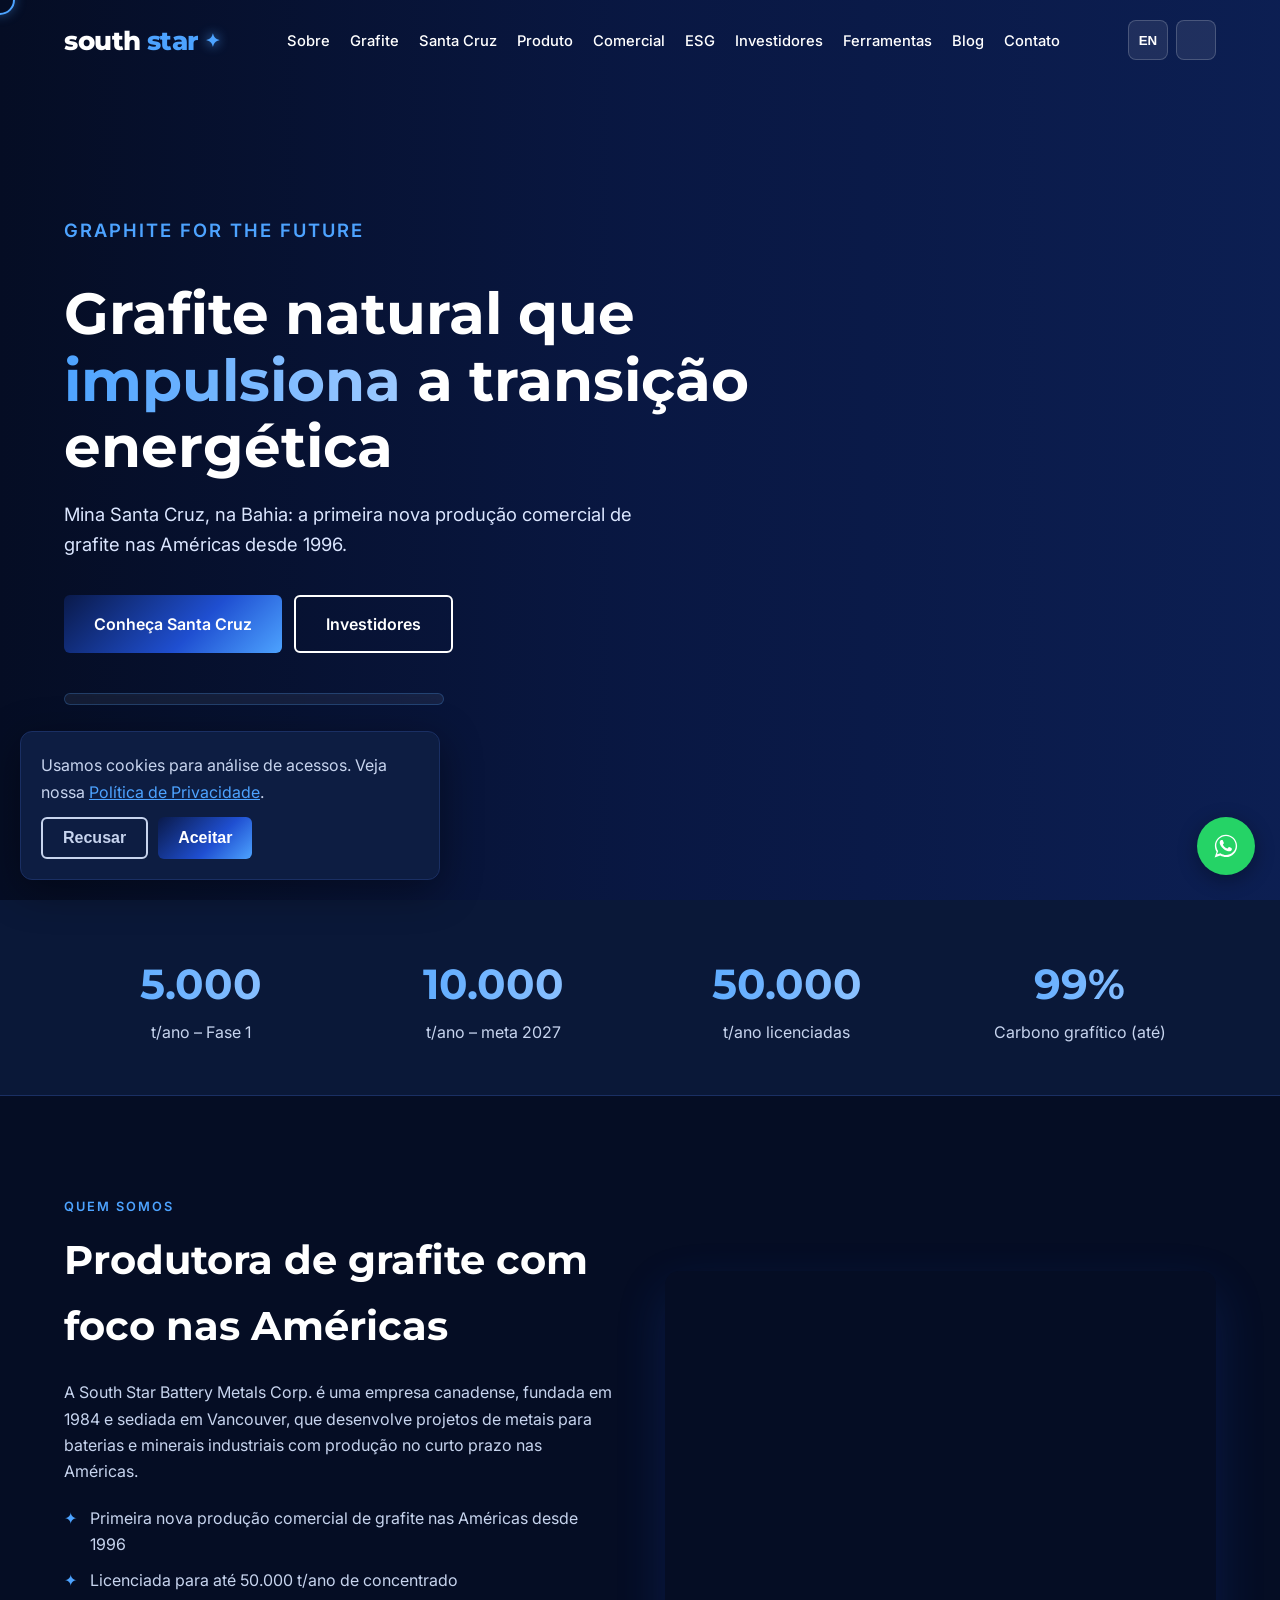
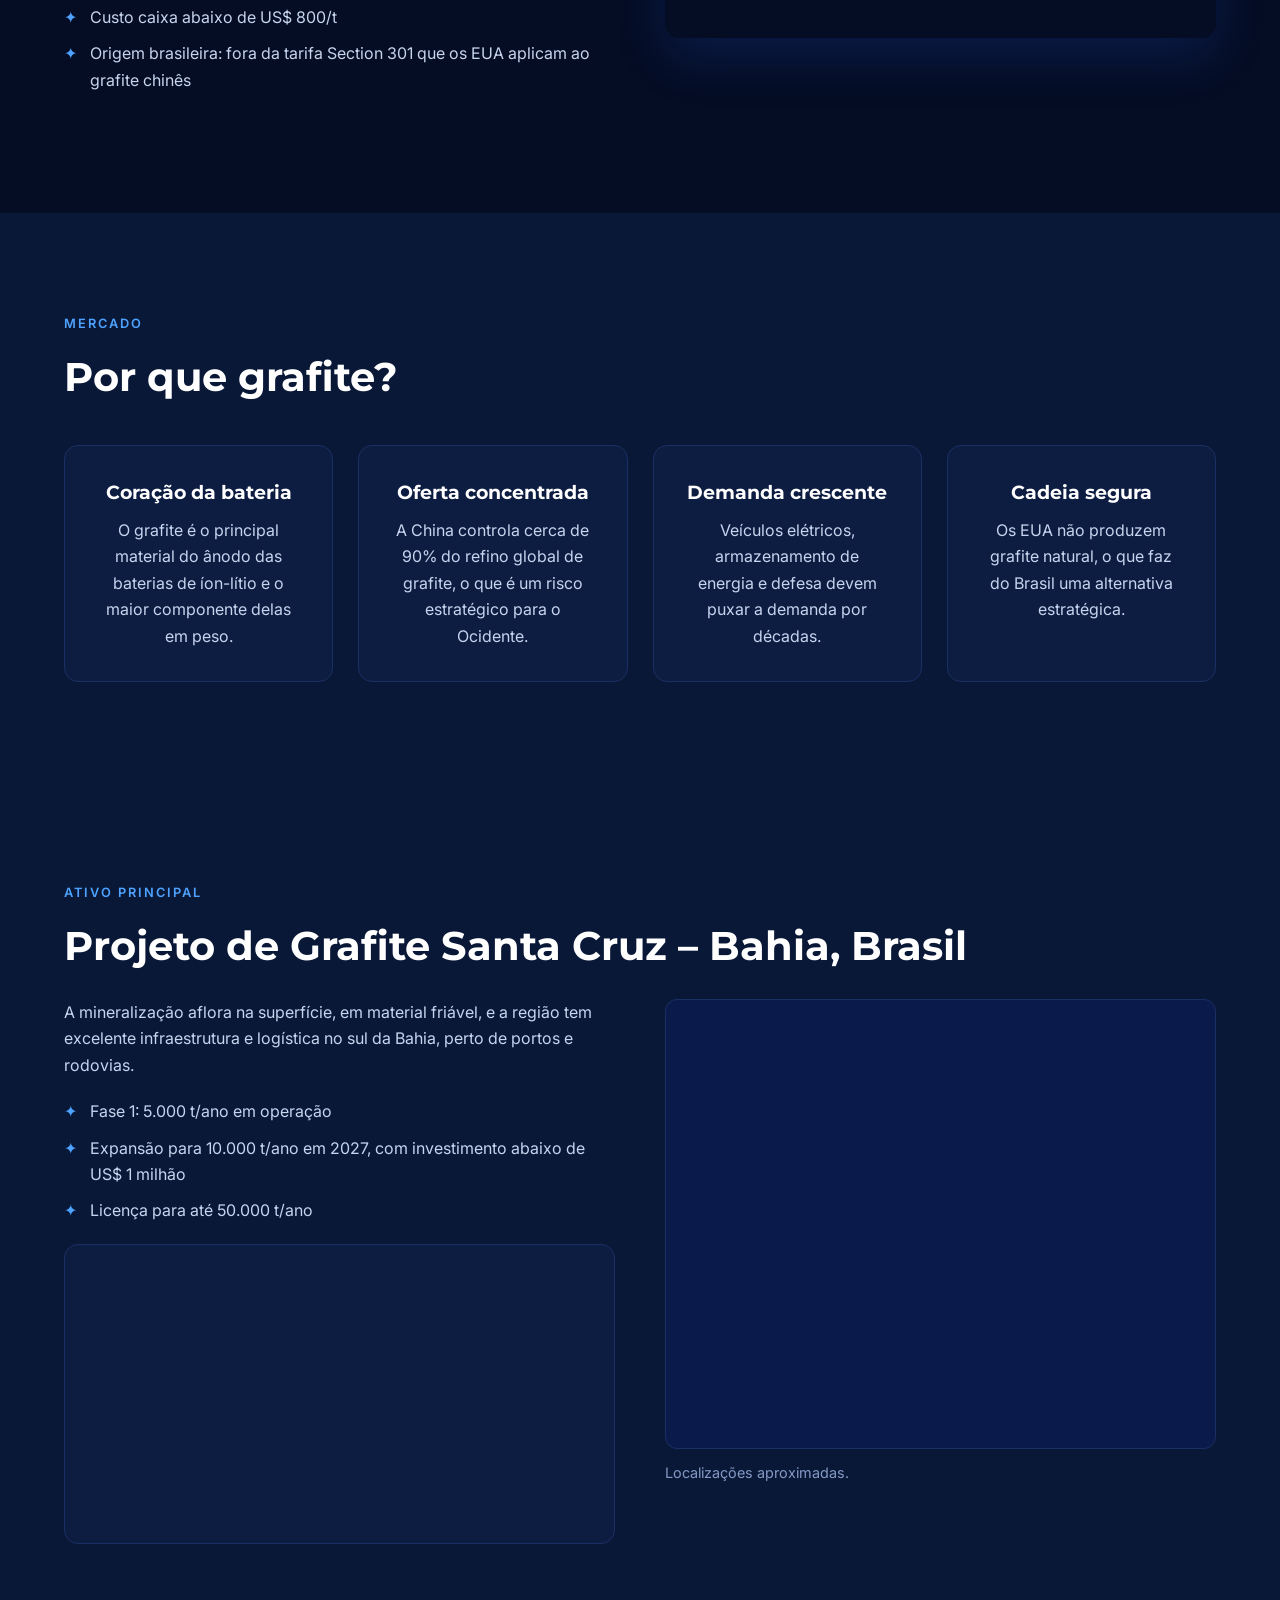
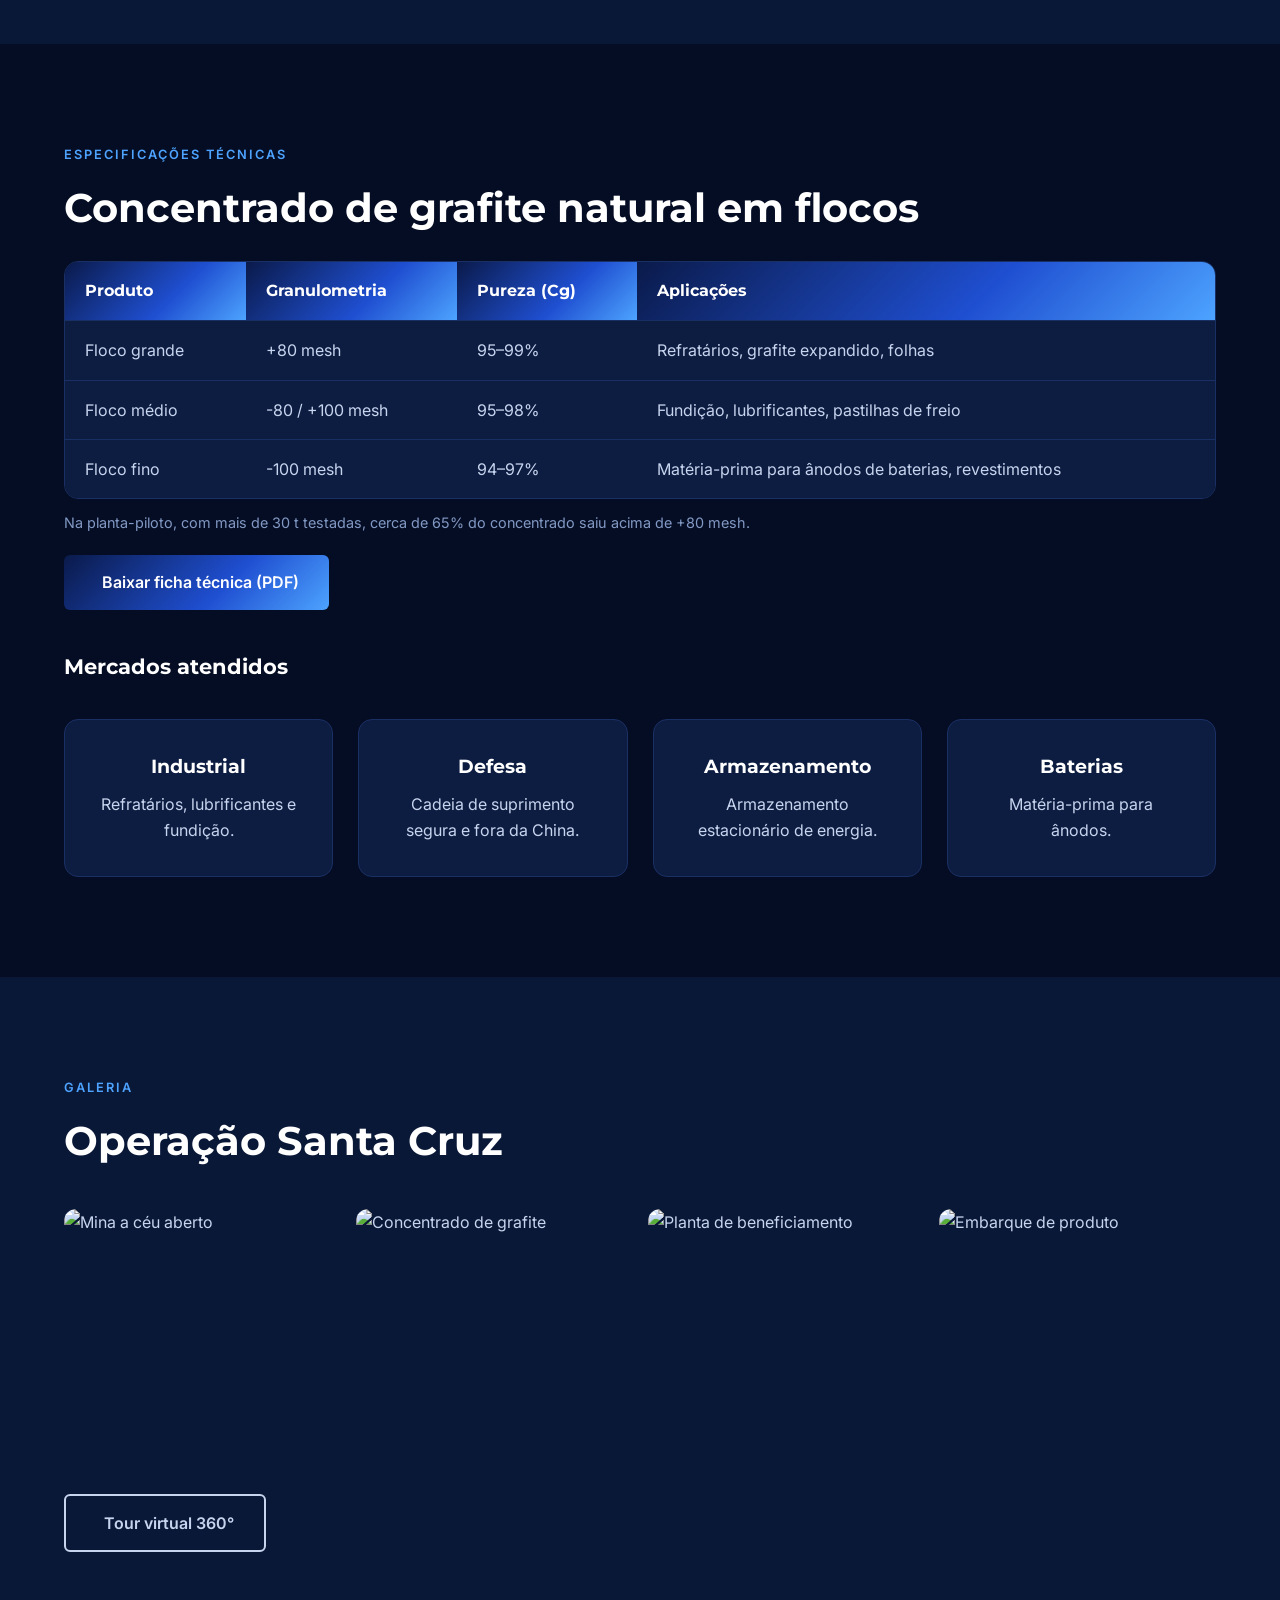
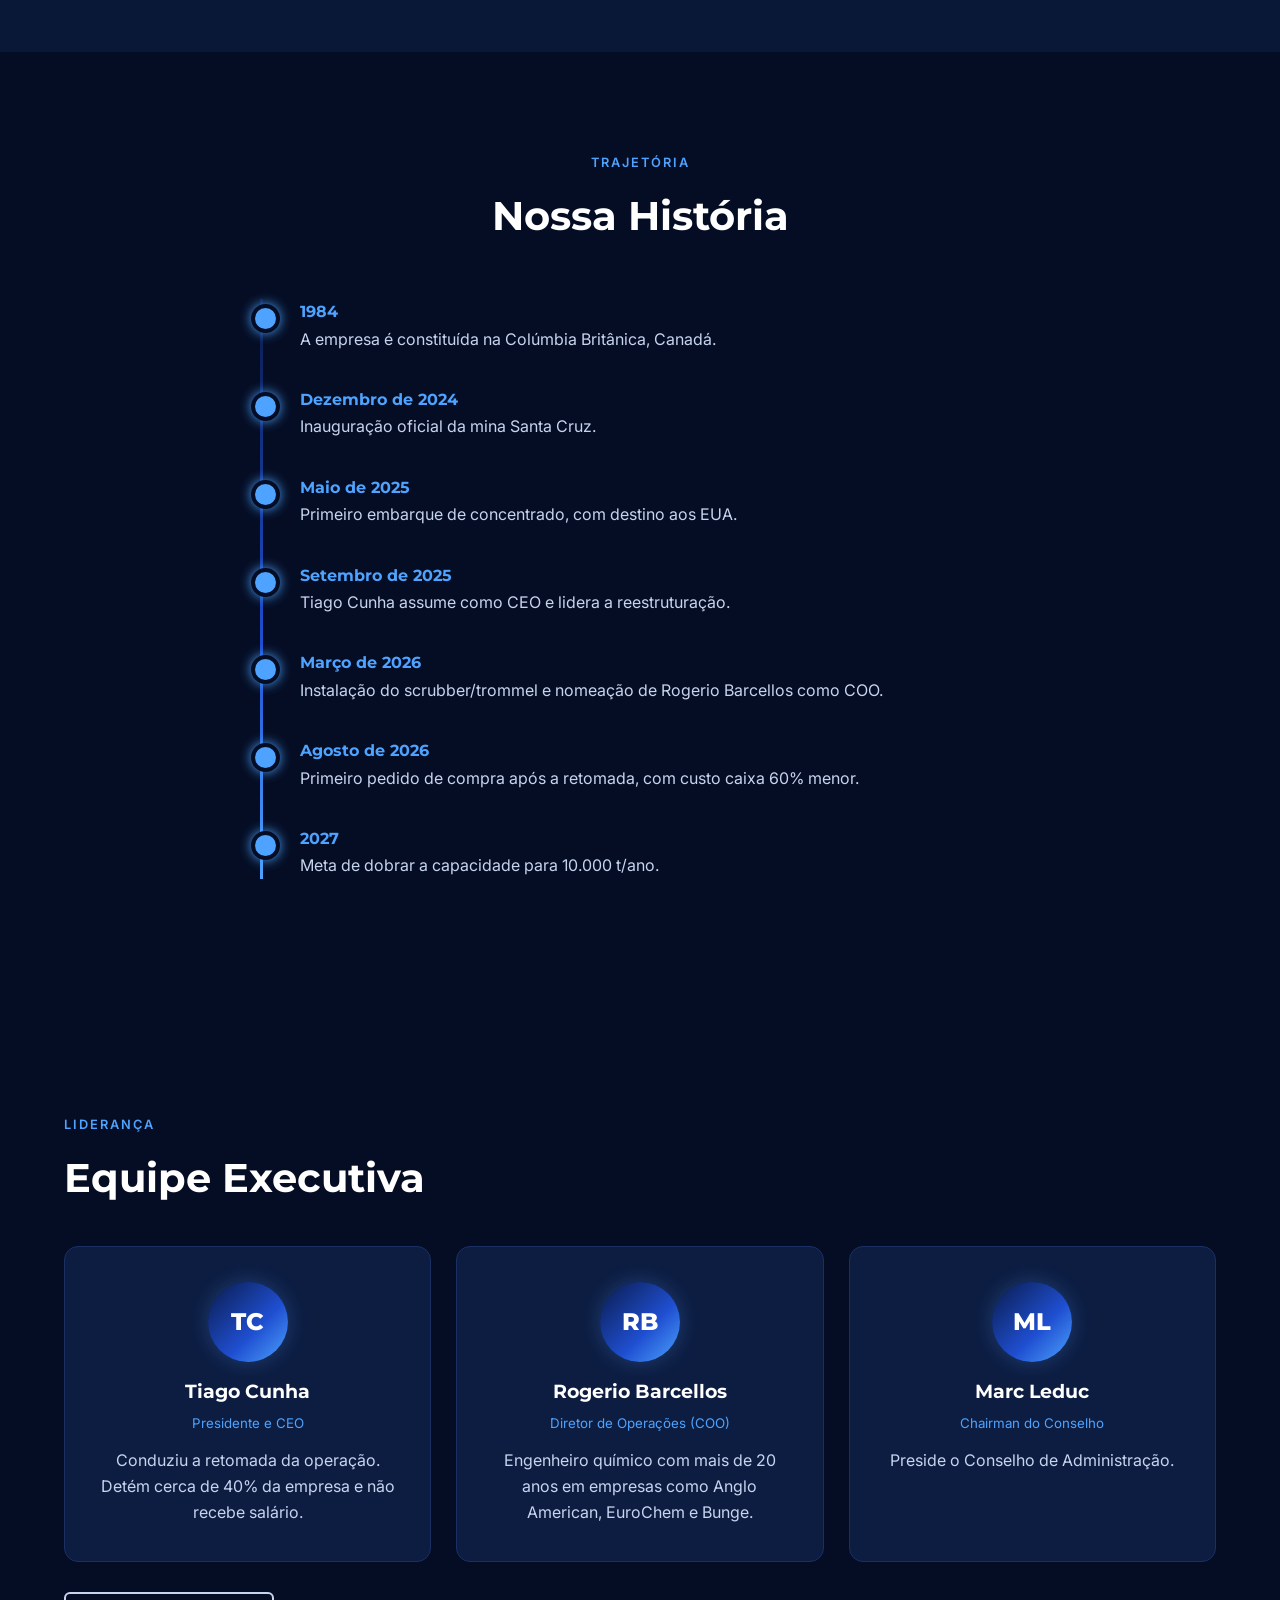
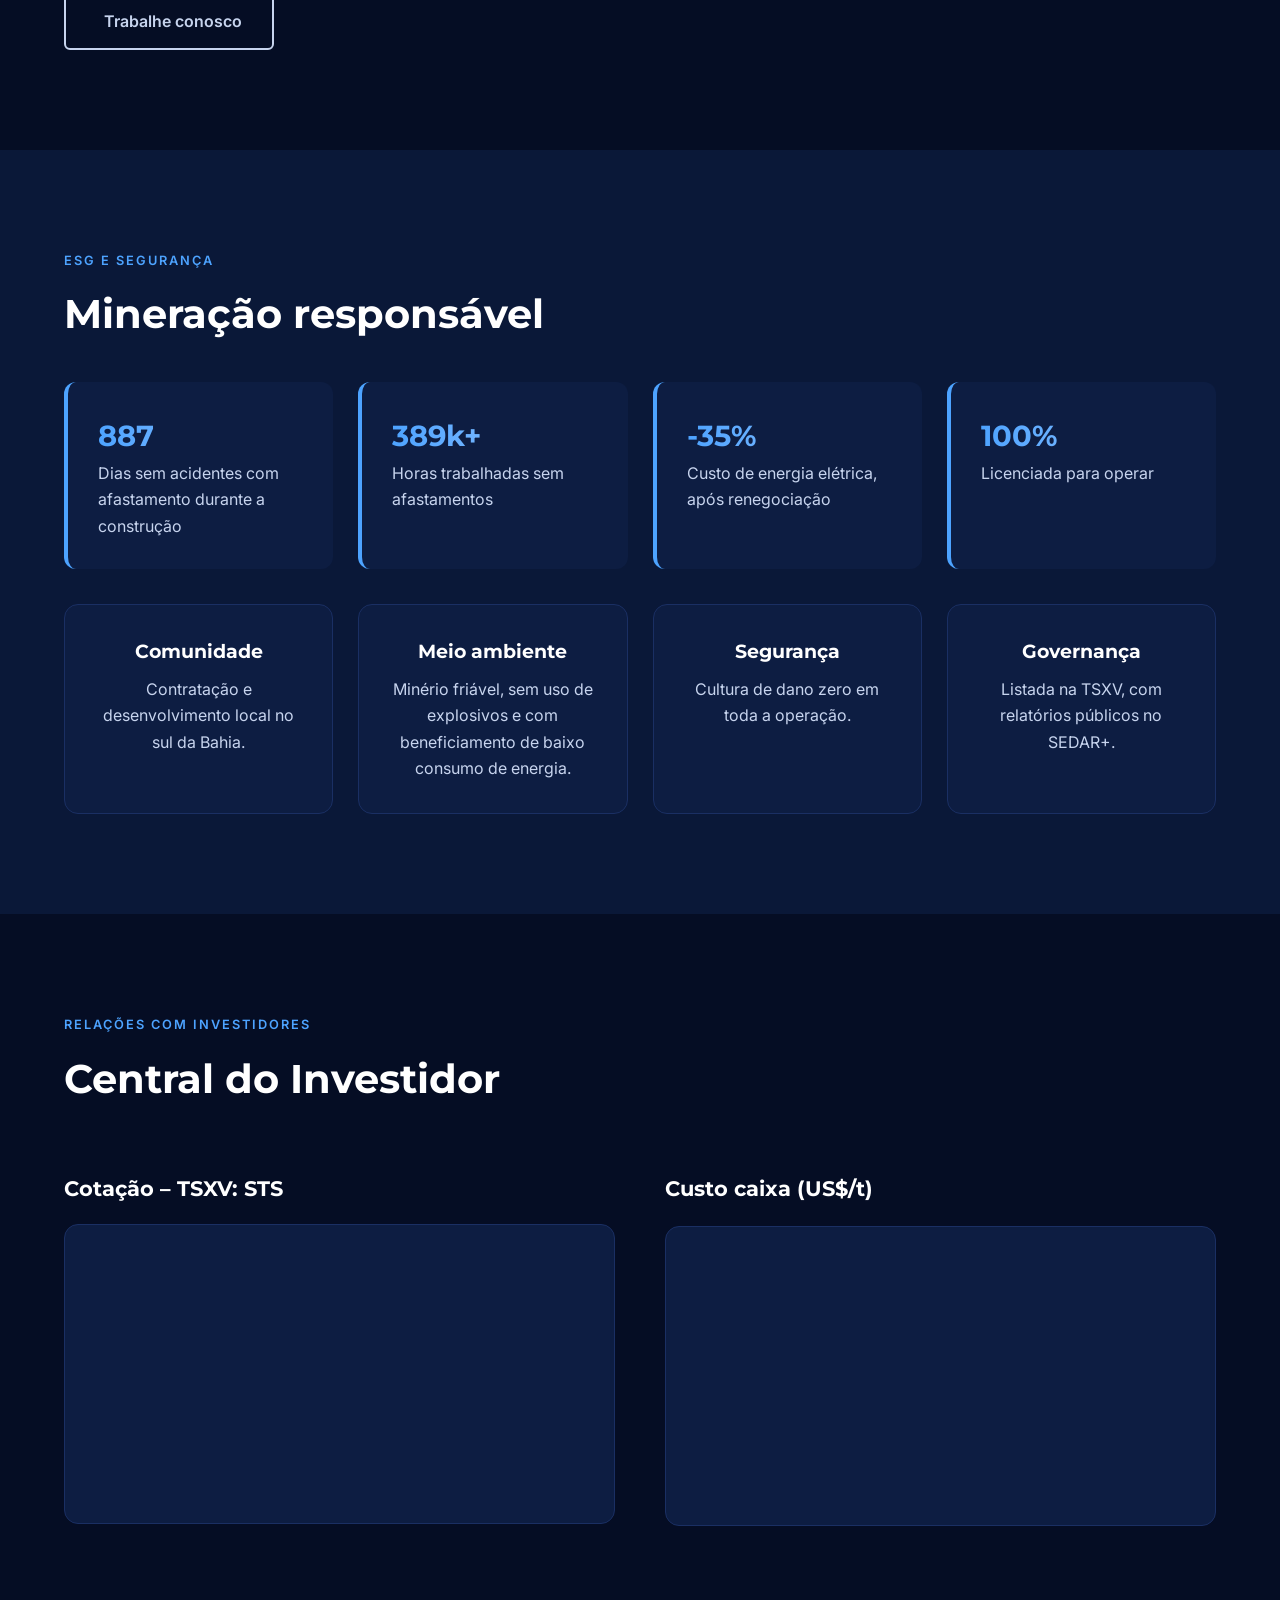
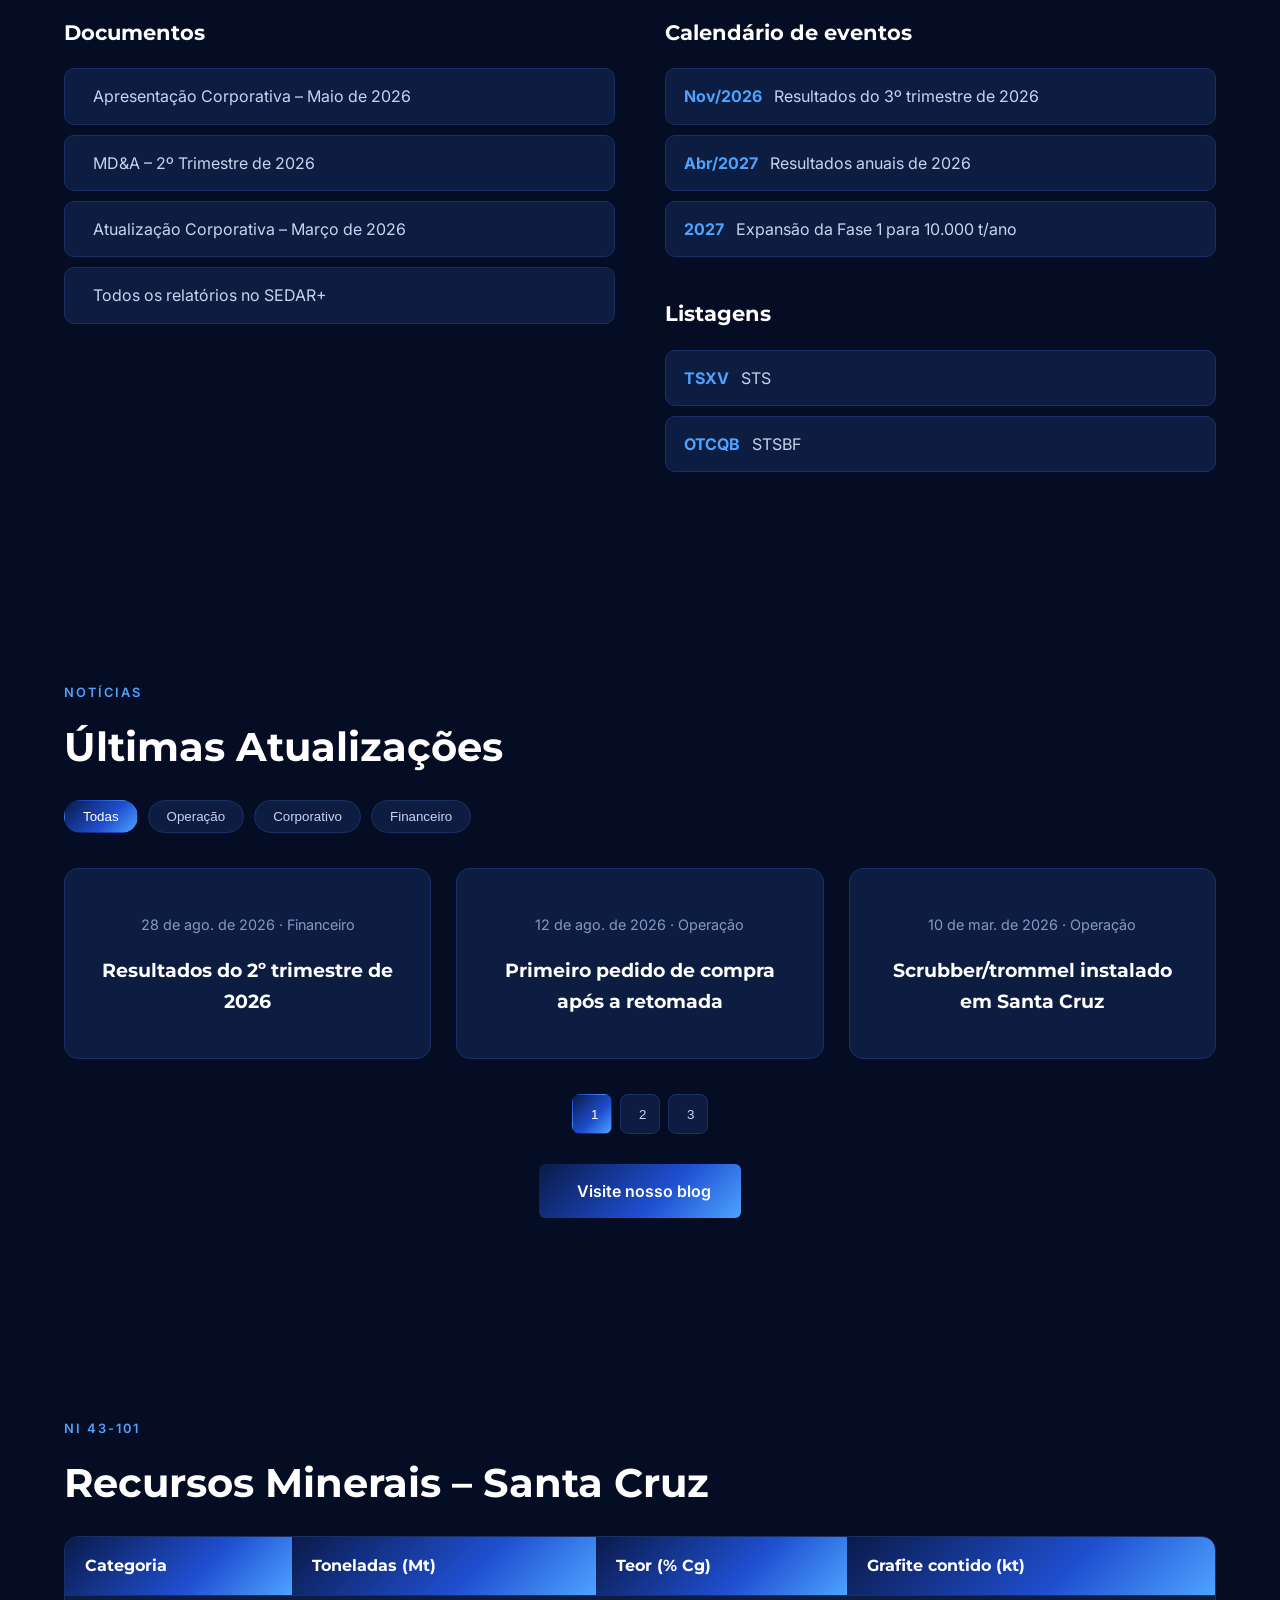
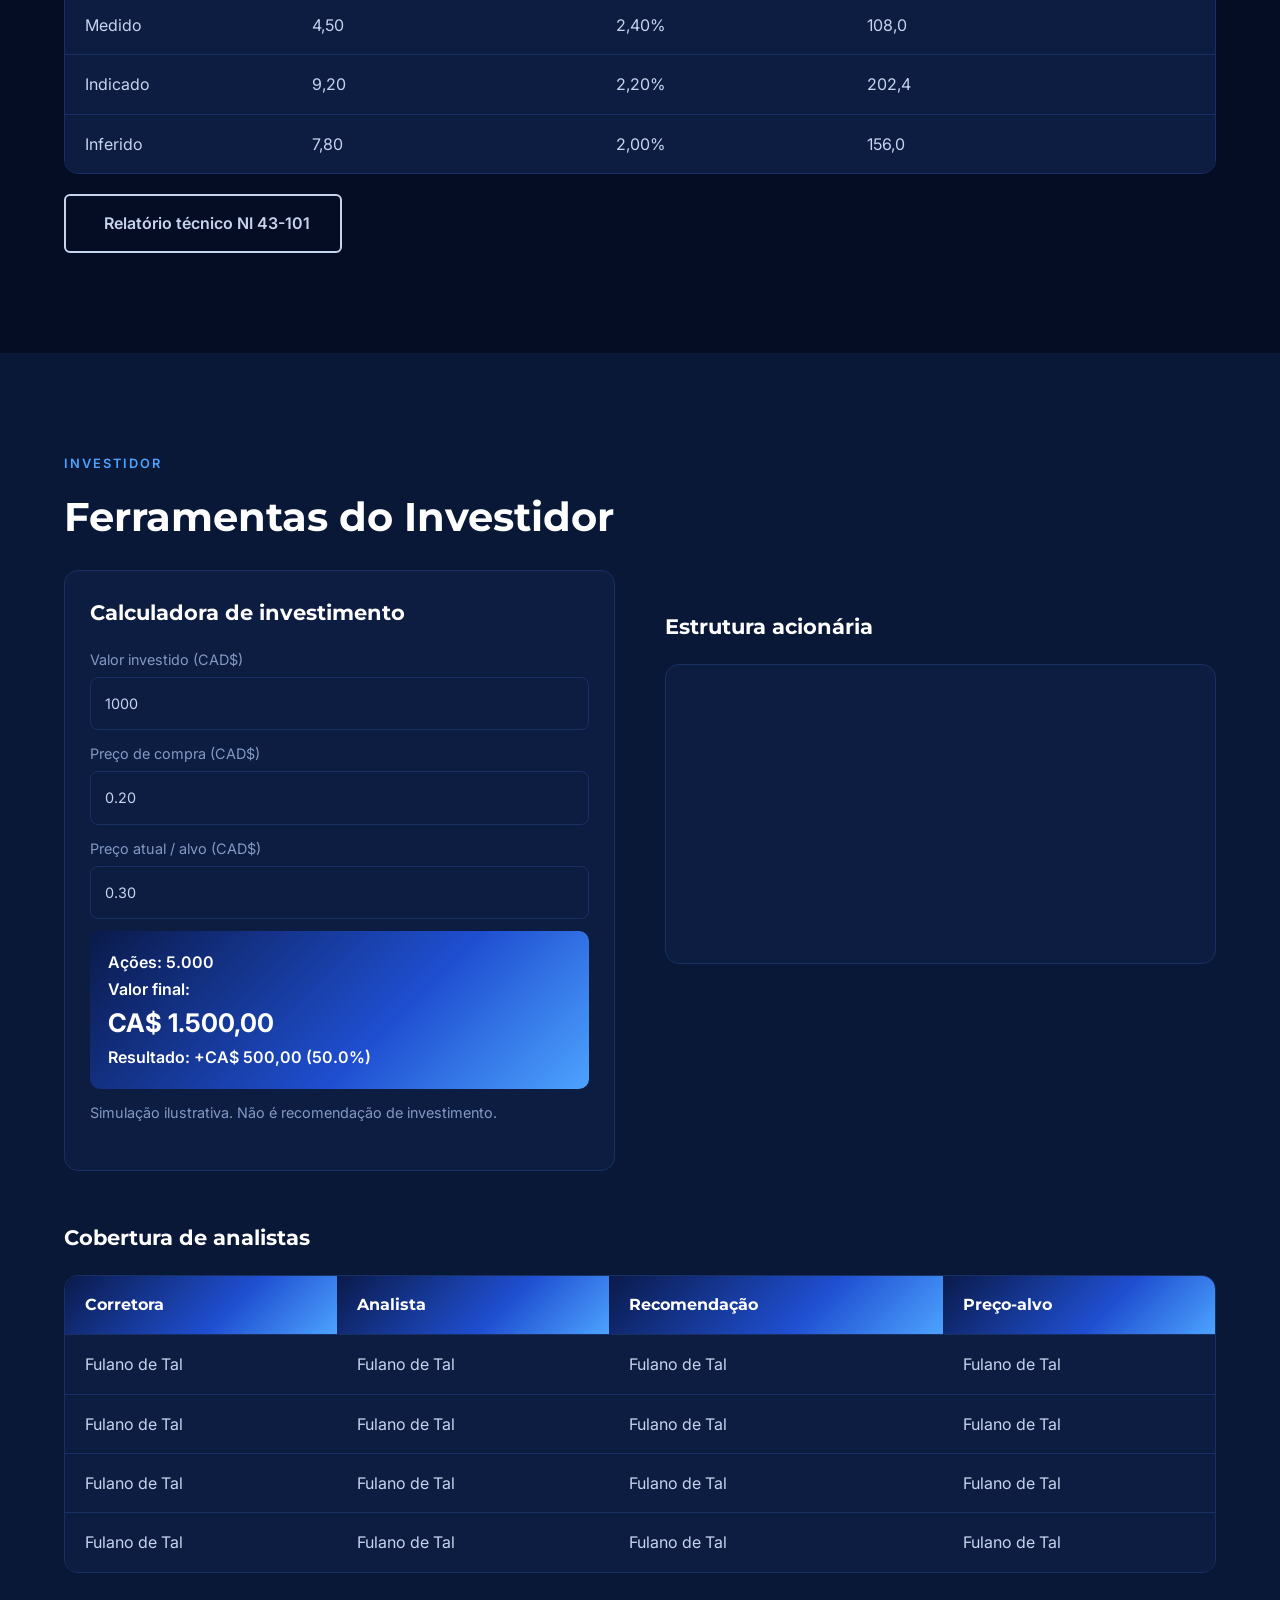
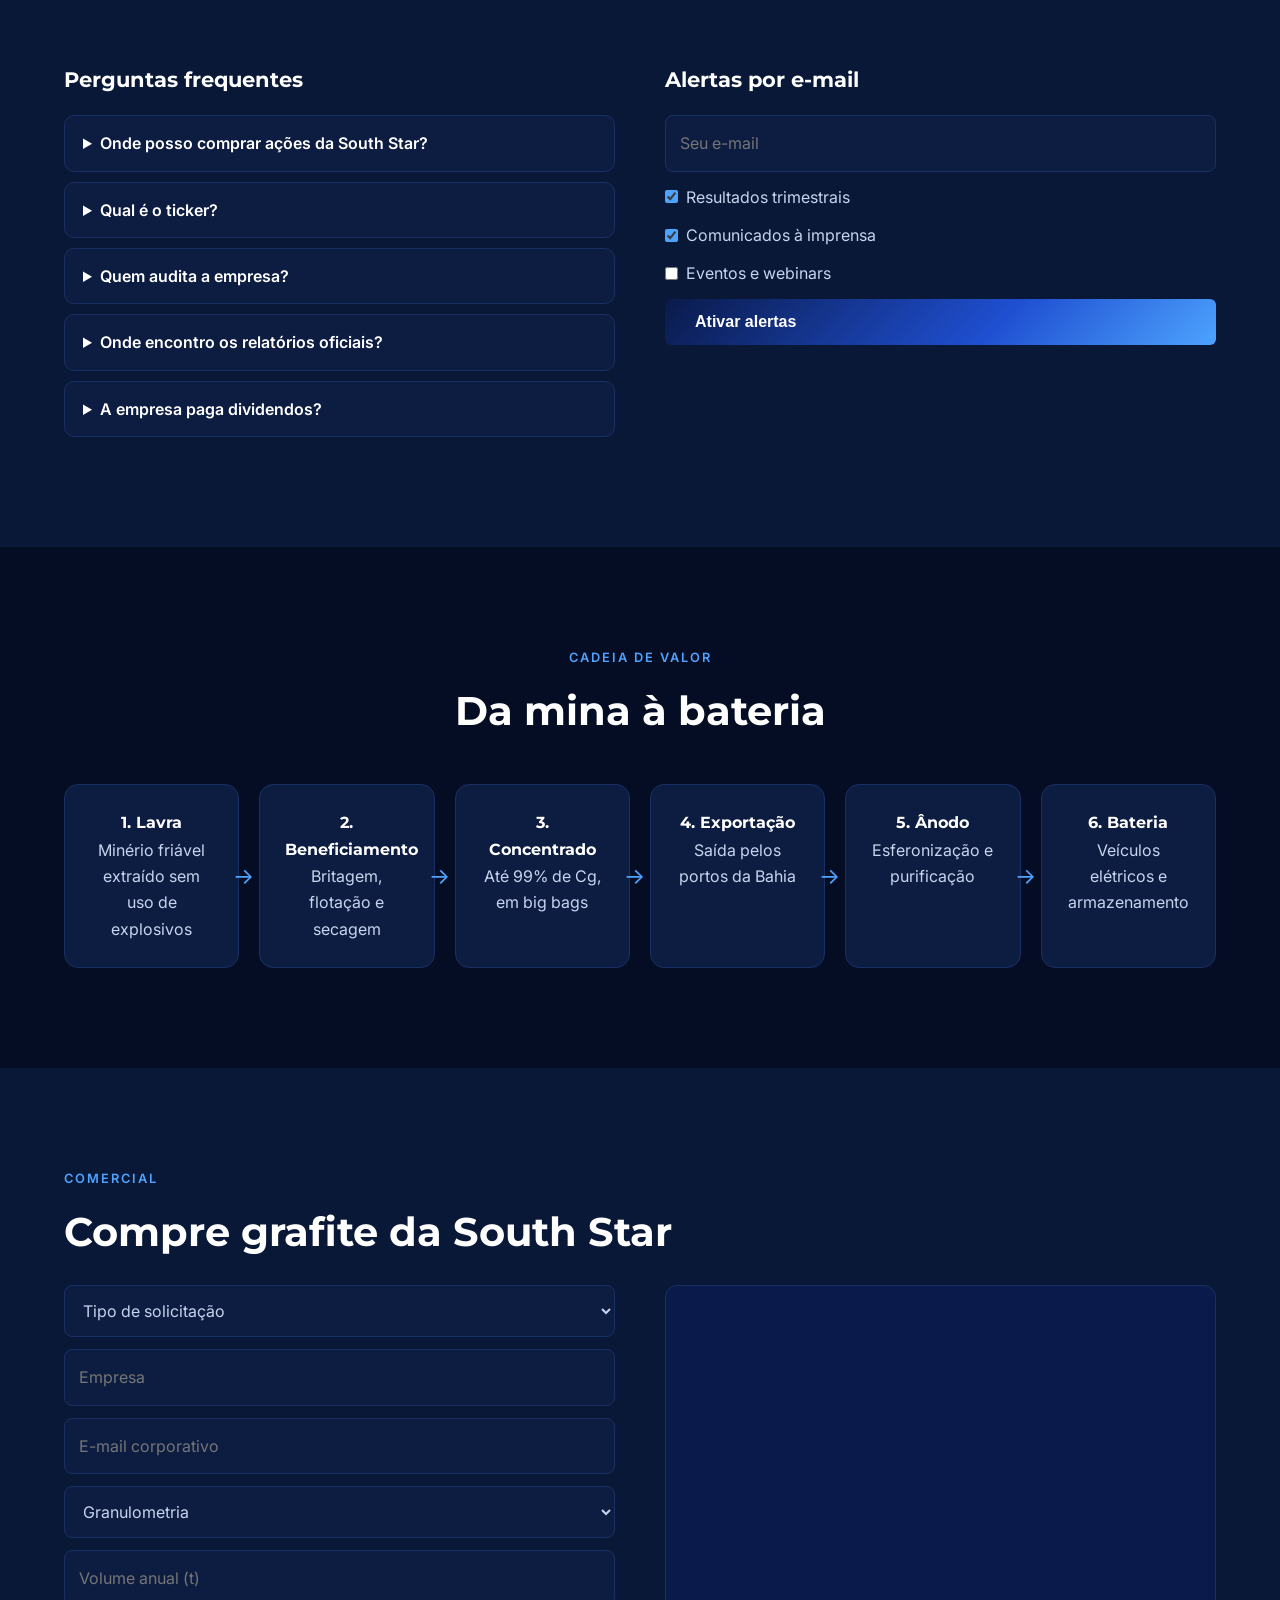
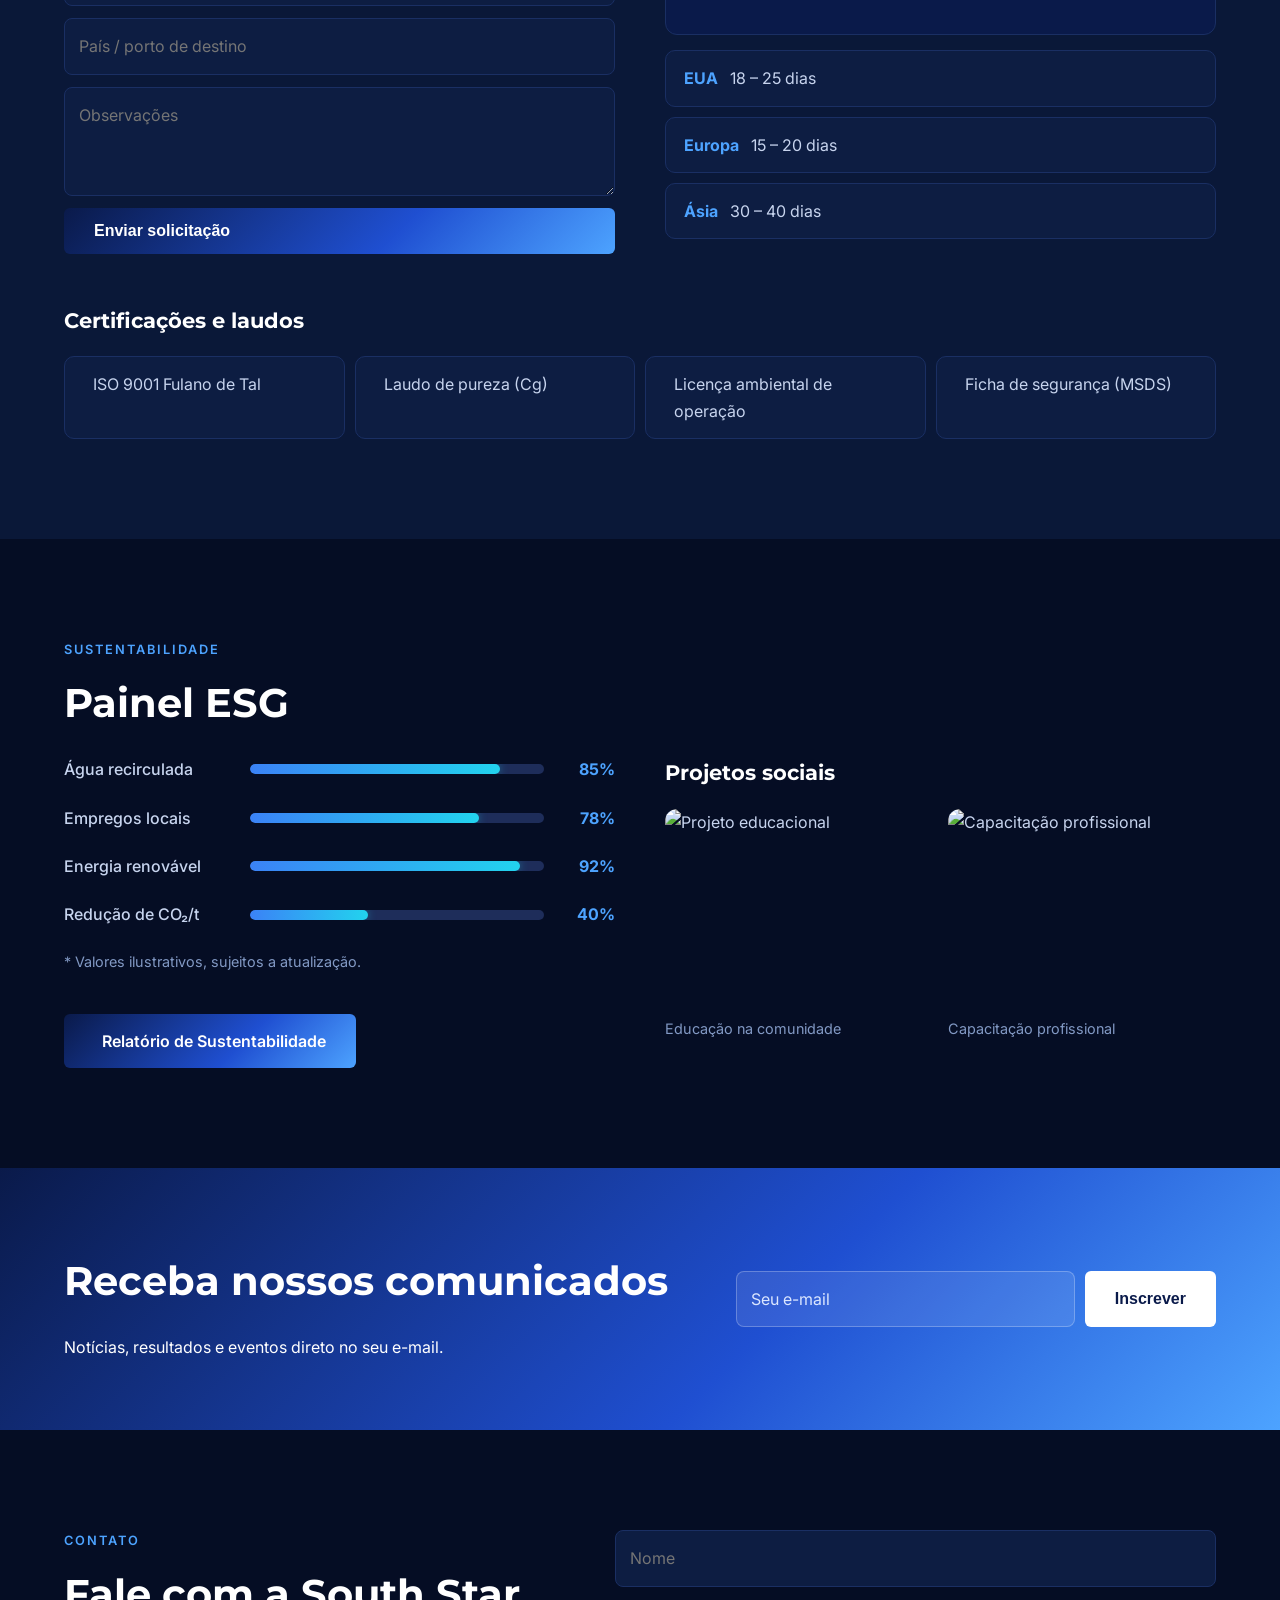
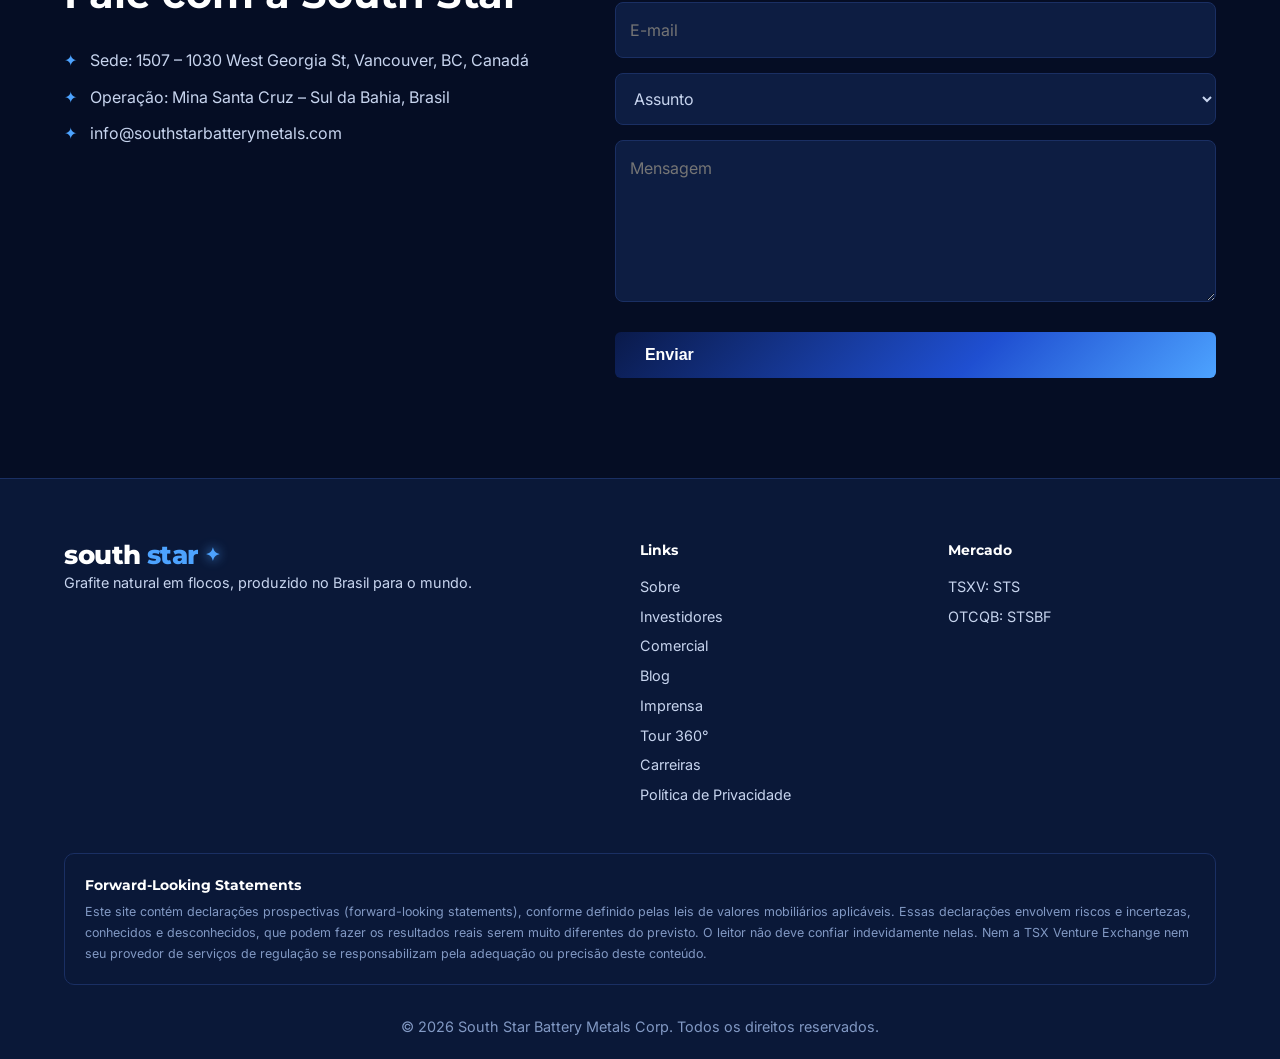
==== commit c33797b6: "revisão dos códigos e bugs" ====
--- a/view/index.html
+++ b/view/index.html
@@ -31,15 +31,22 @@
 </script>
 
 <link rel="preconnect" href="https://fonts.googleapis.com">
+<link rel="preconnect" href="https://fonts.gstatic.com" crossorigin>
 <link href="https://fonts.googleapis.com/css2?family=Montserrat:wght@400;600;800&family=Inter:wght@400;500;600&display=swap" rel="stylesheet">
 <link rel="stylesheet" href="https://unpkg.com/leaflet@1.9.4/dist/leaflet.css">
-<link rel="stylesheet" href="style.css">
+<link rel="stylesheet" href="/css/base.css">
+<link rel="stylesheet" href="/css/index.css">
+<style>
+ /* Alturas obrigatórias para gráficos e mapas */
+ .chart-box { position: relative; height: 300px; }
+ #map { height: 450px; border-radius: 12px; overflow: hidden; }
+ #worldMap { height: 350px; border-radius: 12px; overflow: hidden; }
+ .tv-chart { height: 300px; }
+</style>
 </head>
 <body>
 
 <a href="#main" class="skip">Pular para o conteúdo</a>
-
-<div id="preloader" aria-hidden="true"><div class="pre-logo logo">south<span>star</span></div><div class="pre-bar"></div></div>
 
 <div class="cursor" aria-hidden="true"></div>
 
@@ -266,8 +273,8 @@
    <div class="reveal">
     <h3 class="sub" data-en="Share price – TSXV: STS">Cotação – TSXV: STS</h3>
     <div class="tv-chart">
-     <div class="tradingview-widget-container">
-      <div class="tradingview-widget-container__widget"></div>
+     <div class="tradingview-widget-container" style="height:100%">
+      <div class="tradingview-widget-container__widget" style="height:100%"></div>
       <script src="https://s3.tradingview.com/external-embedding/embed-widget-symbol-overview.js" async>
       {"symbols":[["TSXV:STS|1M"],["OTC:STSBF|1M"]],"colorTheme":"dark","isTransparent":true,"autosize":true,"locale":"br","chartType":"area","lineColor":"#4da3ff","topColor":"rgba(77,163,255,0.3)","bottomColor":"rgba(77,163,255,0)"}
       </script>
@@ -284,7 +291,7 @@
     <h3 class="sub" data-en="Documents">Documentos</h3>
     <ul class="docs">
      <li><a href="https://southstarbatterymetals.com/wp-content/uploads/2026/05/Slide-deck-MAY-2026-final.pdf" target="_blank" rel="noopener"><i data-lucide="file-text"></i> <span data-en="Corporate Presentation – May 2026">Apresentação Corporativa – Maio de 2026</span></a></li>
-     <li><a href="https://www.otcmarkets.com/filing/587831/content" target="_blank" rel="noopener"><i data-lucide="file-bar-chart"></i> <span data-en="MD&A – Q2 2026">MD&A – 2º Trimestre de 2026</span></a></li>
+     <li><a href="https://www.otcmarkets.com/filing/587831/content" target="_blank" rel="noopener"><i data-lucide="file-bar-chart"></i> <span data-en="MD&amp;A – Q2 2026">MD&amp;A – 2º Trimestre de 2026</span></a></li>
      <li><a href="https://southstarbatterymetals.com/wp-content/uploads/2026/04/03_STS-Scrubber-Trommell-Bamastar-RogerioRSU20260310_v3Final.pdf" target="_blank" rel="noopener"><i data-lucide="newspaper"></i> <span data-en="Corporate Update – Mar 2026">Atualização Corporativa – Março de 2026</span></a></li>
      <li><a href="https://www.sedarplus.ca" target="_blank" rel="noopener"><i data-lucide="external-link"></i> <span data-en="All filings on SEDAR+">Todos os relatórios no SEDAR+</span></a></li>
     </ul>
@@ -324,52 +331,57 @@
 <section id="recursos">
  <div class="container">
   <p class="tag">NI 43-101</p>
-  <h2 class="title">Recursos Minerais – Santa Cruz</h2>
+  <h2 class="title" data-en="Mineral Resources – Santa Cruz">Recursos Minerais – Santa Cruz</h2>
   <div class="table-wrap reveal">
    <table>
-    <thead><tr><th>Categoria</th><th>Toneladas (Mt)</th><th>Teor (% Cg)</th><th>Grafite contido (kt)</th></tr></thead>
+    <thead><tr><th data-en="Category">Categoria</th><th data-en="Tonnes (Mt)">Toneladas (Mt)</th><th data-en="Grade (% Cg)">Teor (% Cg)</th><th data-en="Contained graphite (kt)">Grafite contido (kt)</th></tr></thead>
     <tbody>
-     <tr><td>Medido</td><td>[PREENCHER]</td><td>[PREENCHER]</td><td>[PREENCHER]</td></tr>
-     <tr><td>Indicado</td><td>[PREENCHER]</td><td>[PREENCHER]</td><td>[PREENCHER]</td></tr>
-     <tr><td>Inferido</td><td>[PREENCHER]</td><td>[PREENCHER]</td><td>[PREENCHER]</td></tr>
+     <tr><td data-en="Measured">Medido</td><td>4,50</td><td>2,40%</td><td>108,0</td></tr>
+     <tr><td data-en="Indicated">Indicado</td><td>9,20</td><td>2,20%</td><td>202,4</td></tr>
+     <tr><td data-en="Inferred">Inferido</td><td>7,80</td><td>2,00%</td><td>156,0</td></tr>
     </tbody>
    </table>
   </div>
-  <a href="assets/ni43-101.pdf" class="btn btn-out" style="margin-top:20px" download><i data-lucide="file-down"></i> Relatório técnico NI 43-101</a>
+  <a href="assets/ni43-101.pdf" class="btn btn-out" style="margin-top:20px" download><i data-lucide="file-down"></i> <span data-en="NI 43-101 technical report">Relatório técnico NI 43-101</span></a>
  </div>
 </section>
 
 <!-- FERRAMENTAS DO INVESTIDOR -->
 <section class="projects" id="ferramentas">
  <div class="container">
-  <p class="tag">Investidor</p>
-  <h2 class="title">Ferramentas do Investidor</h2>
+  <p class="tag" data-en="Investor">Investidor</p>
+  <h2 class="title" data-en="Investor Tools">Ferramentas do Investidor</h2>
   <div class="ir-grid">
    <div class="calc reveal">
-    <h3 class="sub">Calculadora de investimento</h3>
-    <label>Valor investido (CAD$)<input type="number" id="cInv" value="1000" min="0"></label>
-    <label>Preço de compra (CAD$)<input type="number" id="cBuy" value="0.20" step="0.01" min="0"></label>
-    <label>Preço atual / alvo (CAD$)<input type="number" id="cNow" value="0.30" step="0.01" min="0"></label>
+    <h3 class="sub" data-en="Investment calculator">Calculadora de investimento</h3>
+    <label><span data-en="Amount invested (CAD$)">Valor investido (CAD$)</span><input type="number" id="cInv" value="1000" min="0"></label>
+    <label><span data-en="Purchase price (CAD$)">Preço de compra (CAD$)</span><input type="number" id="cBuy" value="0.20" step="0.01" min="0"></label>
+    <label><span data-en="Current / target price (CAD$)">Preço atual / alvo (CAD$)</span><input type="number" id="cNow" value="0.30" step="0.01" min="0"></label>
     <div class="calc-res" id="cRes"></div>
-    <small class="muted">Simulação ilustrativa. Não é recomendação de investimento.</small>
-   </div>
-   <div class="reveal">
-    <h3 class="sub">Estrutura acionária</h3>
+    <small class="muted" data-en="Illustrative simulation. Not investment advice.">Simulação ilustrativa. Não é recomendação de investimento.</small>
+   </div>
+   <div class="reveal">
+    <h3 class="sub" data-en="Shareholder structure">Estrutura acionária</h3>
     <div class="chart-box"><canvas id="shareChart" role="img" aria-label="Estrutura acionária"></canvas></div>
    </div>
   </div>
 
-  <h3 class="sub">Cobertura de analistas</h3>
+  <h3 class="sub" data-en="Analyst coverage">Cobertura de analistas</h3>
   <div class="table-wrap reveal">
    <table>
-    <thead><tr><th>Corretora</th><th>Analista</th><th>Recomendação</th><th>Preço-alvo</th></tr></thead>
-    <tbody><tr><td>[PREENCHER]</td><td>[PREENCHER]</td><td>[PREENCHER]</td><td>[PREENCHER]</td></tr></tbody>
+    <thead><tr><th data-en="Brokerage">Corretora</th><th data-en="Analyst">Analista</th><th data-en="Rating">Recomendação</th><th data-en="Target price">Preço-alvo</th></tr></thead>
+    <tbody>
+     <tr><td>Fulano de Tal</td><td>Fulano de Tal</td><td>Fulano de Tal</td><td>Fulano de Tal</td></tr>
+     <tr><td>Fulano de Tal</td><td>Fulano de Tal</td><td>Fulano de Tal</td><td>Fulano de Tal</td></tr>
+     <tr><td>Fulano de Tal</td><td>Fulano de Tal</td><td>Fulano de Tal</td><td>Fulano de Tal</td></tr>
+     <tr><td>Fulano de Tal</td><td>Fulano de Tal</td><td>Fulano de Tal</td><td>Fulano de Tal</td></tr>
+    </tbody>
    </table>
   </div>
 
   <div class="ir-grid">
    <div class="reveal">
-    <h3 class="sub">Perguntas frequentes</h3>
+    <h3 class="sub" data-en="FAQ">Perguntas frequentes</h3>
     <div class="faq">
      <details><summary>Onde posso comprar ações da South Star?</summary><p>Na TSX Venture (STS), no Canadá, e na OTCQB (STSBF), nos EUA. No Brasil, você compra por corretoras com acesso internacional.</p></details>
      <details><summary>Qual é o ticker?</summary><p>TSXV: STS e OTCQB: STSBF.</p></details>
@@ -379,14 +391,14 @@
     </div>
    </div>
    <div class="reveal">
-    <h3 class="sub">Alertas por e-mail</h3>
+    <h3 class="sub" data-en="Email alerts">Alertas por e-mail</h3>
     <form id="alertForm" class="alert-form" action="https://formspree.io/f/SEU_ID" method="POST">
-     <input type="email" name="email" placeholder="Seu e-mail" required>
-     <label class="chk"><input type="checkbox" name="alerta" value="resultados" checked> Resultados trimestrais</label>
-     <label class="chk"><input type="checkbox" name="alerta" value="comunicados" checked> Comunicados à imprensa</label>
-     <label class="chk"><input type="checkbox" name="alerta" value="eventos"> Eventos e webinars</label>
-     <button class="btn btn-main" type="submit">Ativar alertas</button>
-     <p class="form-msg" role="status"></p>
+     <input type="email" name="email" placeholder="Seu e-mail" data-en-ph="Your email" required aria-label="E-mail">
+     <label class="chk"><input type="checkbox" name="alerta" value="resultados" checked> <span data-en="Quarterly results">Resultados trimestrais</span></label>
+     <label class="chk"><input type="checkbox" name="alerta" value="comunicados" checked> <span data-en="Press releases">Comunicados à imprensa</span></label>
+     <label class="chk"><input type="checkbox" name="alerta" value="eventos"> <span data-en="Events and webinars">Eventos e webinars</span></label>
+     <button class="btn btn-main" type="submit" data-en="Enable alerts">Ativar alertas</button>
+     <p class="form-msg" role="status" aria-live="polite"></p>
     </form>
    </div>
   </div>
@@ -396,15 +408,15 @@
 <!-- DA MINA À BATERIA -->
 <section id="cadeia">
  <div class="container">
-  <p class="tag center">Cadeia de valor</p>
-  <h2 class="title center">Da mina à bateria</h2>
+  <p class="tag center" data-en="Value chain">Cadeia de valor</p>
+  <h2 class="title center" data-en="From mine to battery">Da mina à bateria</h2>
   <div class="flow">
-   <div class="step reveal"><i data-lucide="mountain"></i><h4>1. Lavra</h4><p>Minério friável extraído sem uso de explosivos</p></div>
-   <div class="step reveal"><i data-lucide="filter"></i><h4>2. Beneficiamento</h4><p>Britagem, flotação e secagem</p></div>
-   <div class="step reveal"><i data-lucide="package"></i><h4>3. Concentrado</h4><p>Até 99% de Cg, em big bags</p></div>
-   <div class="step reveal"><i data-lucide="ship"></i><h4>4. Exportação</h4><p>Saída pelos portos da Bahia</p></div>
-   <div class="step reveal"><i data-lucide="flask-conical"></i><h4>5. Ânodo</h4><p>Esferonização e purificação</p></div>
-   <div class="step reveal"><i data-lucide="car"></i><h4>6. Bateria</h4><p>Veículos elétricos e armazenamento</p></div>
+   <div class="step reveal"><i data-lucide="mountain"></i><h4 data-en="1. Mining">1. Lavra</h4><p data-en="Friable ore extracted without blasting">Minério friável extraído sem uso de explosivos</p></div>
+   <div class="step reveal"><i data-lucide="filter"></i><h4 data-en="2. Processing">2. Beneficiamento</h4><p data-en="Crushing, flotation and drying">Britagem, flotação e secagem</p></div>
+   <div class="step reveal"><i data-lucide="package"></i><h4 data-en="3. Concentrate">3. Concentrado</h4><p data-en="Up to 99% Cg, in big bags">Até 99% de Cg, em big bags</p></div>
+   <div class="step reveal"><i data-lucide="ship"></i><h4 data-en="4. Export">4. Exportação</h4><p data-en="Shipped through Bahia ports">Saída pelos portos da Bahia</p></div>
+   <div class="step reveal"><i data-lucide="flask-conical"></i><h4 data-en="5. Anode">5. Ânodo</h4><p data-en="Spheronization and purification">Esferonização e purificação</p></div>
+   <div class="step reveal"><i data-lucide="car"></i><h4 data-en="6. Battery">6. Bateria</h4><p data-en="Electric vehicles and storage">Veículos elétricos e armazenamento</p></div>
   </div>
  </div>
 </section>
@@ -412,35 +424,35 @@
 <!-- COMERCIAL -->
 <section class="projects" id="comercial">
  <div class="container">
-  <p class="tag">Comercial</p>
-  <h2 class="title">Compre grafite da South Star</h2>
+  <p class="tag" data-en="Sales">Comercial</p>
+  <h2 class="title" data-en="Buy graphite from South Star">Compre grafite da South Star</h2>
   <div class="ir-grid">
    <form id="quoteForm" class="alert-form reveal" action="https://formspree.io/f/SEU_ID" method="POST">
-    <select name="tipo" required><option value="">Tipo de solicitação</option><option>Cotação</option><option>Amostra</option></select>
-    <input name="empresa" placeholder="Empresa" required>
-    <input name="email" type="email" placeholder="E-mail corporativo" required>
-    <select name="granulometria" required><option value="">Granulometria</option><option>+80 mesh</option><option>-80/+100 mesh</option><option>-100 mesh</option></select>
-    <input name="volume" type="number" placeholder="Volume anual (t)" min="1">
-    <input name="destino" placeholder="País / porto de destino">
-    <textarea name="obs" rows="3" placeholder="Observações"></textarea>
-    <button class="btn btn-main" type="submit">Enviar solicitação</button>
-    <p class="form-msg" role="status"></p>
+    <select name="tipo" required aria-label="Tipo de solicitação"><option value="" data-en="Request type">Tipo de solicitação</option><option data-en="Quote">Cotação</option><option data-en="Sample">Amostra</option></select>
+    <input name="empresa" placeholder="Empresa" data-en-ph="Company" required aria-label="Empresa">
+    <input name="email" type="email" placeholder="E-mail corporativo" data-en-ph="Corporate email" required aria-label="E-mail corporativo">
+    <select name="granulometria" required aria-label="Granulometria"><option value="" data-en="Particle size">Granulometria</option><option>+80 mesh</option><option>-80/+100 mesh</option><option>-100 mesh</option></select>
+    <input name="volume" type="number" placeholder="Volume anual (t)" data-en-ph="Annual volume (t)" min="1" aria-label="Volume anual">
+    <input name="destino" placeholder="País / porto de destino" data-en-ph="Destination country / port" aria-label="Destino">
+    <textarea name="obs" rows="3" placeholder="Observações" data-en-ph="Notes" aria-label="Observações"></textarea>
+    <button class="btn btn-main" type="submit" data-en="Send request">Enviar solicitação</button>
+    <p class="form-msg" role="status" aria-live="polite"></p>
    </form>
    <div class="reveal">
-    <div id="worldMap"></div>
+    <div id="worldMap" role="region" aria-label="Mapa logístico mundial"></div>
     <ul class="docs" style="margin-top:15px">
-     <li><b>EUA</b> ~18–25 dias de trânsito</li>
-     <li><b>Europa</b> ~15–20 dias</li>
-     <li><b>Ásia</b> ~30–40 dias</li>
+     <li><b data-en="USA">EUA</b> <span data-en="18 – 25 days">18 – 25 dias</span></li>
+     <li><b data-en="Europe">Europa</b> <span data-en="15 – 20 days">15 – 20 dias</span></li>
+     <li><b data-en="Asia">Ásia</b> <span data-en="30 – 40 days">30 – 40 dias</span></li>
     </ul>
    </div>
   </div>
-  <h3 class="sub">Certificações e laudos</h3>
+  <h3 class="sub" data-en="Certifications and reports">Certificações e laudos</h3>
   <ul class="docs cert">
-   <li><a href="assets/iso9001.pdf" download><i data-lucide="award"></i> ISO 9001 [PREENCHER]</a></li>
-   <li><a href="assets/laudo-pureza.pdf" download><i data-lucide="flask-conical"></i> Laudo de pureza (Cg)</a></li>
-   <li><a href="assets/licenca-ambiental.pdf" download><i data-lucide="leaf"></i> Licença ambiental de operação</a></li>
-   <li><a href="assets/msds.pdf" download><i data-lucide="shield-alert"></i> Ficha de segurança (MSDS)</a></li>
+   <li><a href="assets/iso9001.pdf" download><i data-lucide="award"></i> ISO 9001 Fulano de Tal</a></li>
+   <li><a href="assets/laudo-pureza.pdf" download><i data-lucide="flask-conical"></i> <span data-en="Purity report (Cg)">Laudo de pureza (Cg)</span></a></li>
+   <li><a href="assets/licenca-ambiental.pdf" download><i data-lucide="leaf"></i> <span data-en="Environmental operating license">Licença ambiental de operação</span></a></li>
+   <li><a href="assets/msds.pdf" download><i data-lucide="shield-alert"></i> <span data-en="Safety data sheet (MSDS)">Ficha de segurança (MSDS)</span></a></li>
   </ul>
  </div>
 </section>
@@ -448,21 +460,22 @@
 <!-- PAINEL ESG -->
 <section id="painel-esg">
  <div class="container">
-  <p class="tag">Sustentabilidade</p>
-  <h2 class="title">Painel ESG</h2>
+  <p class="tag" data-en="Sustainability">Sustentabilidade</p>
+  <h2 class="title" data-en="ESG Dashboard">Painel ESG</h2>
   <div class="ir-grid">
    <div class="reveal">
-    <div class="bar"><span>Água recirculada</span><div><i style="--v:0%"></i></div><b>[PREENCHER]%</b></div>
-    <div class="bar"><span>Empregos locais</span><div><i style="--v:0%"></i></div><b>[PREENCHER]%</b></div>
-    <div class="bar"><span>Energia renovável</span><div><i style="--v:0%"></i></div><b>[PREENCHER]%</b></div>
-    <div class="bar"><span>Redução de CO₂/t</span><div><i style="--v:0%"></i></div><b>[PREENCHER]%</b></div>
-    <a href="assets/relatorio-sustentabilidade.pdf" class="btn btn-main" style="margin-top:20px" download><i data-lucide="download"></i> Relatório de Sustentabilidade</a>
-   </div>
-   <div class="reveal">
-    <h3 class="sub" style="margin-top:0">Projetos sociais</h3>
+    <div class="bar"><span data-en="Recycled water">Água recirculada</span><div><i style="--v:85%"></i></div><b>85%</b></div>
+    <div class="bar"><span data-en="Local jobs">Empregos locais</span><div><i style="--v:78%"></i></div><b>78%</b></div>
+    <div class="bar"><span data-en="Renewable energy">Energia renovável</span><div><i style="--v:92%"></i></div><b>92%</b></div>
+    <div class="bar"><span data-en="CO₂/t reduction">Redução de CO₂/t</span><div><i style="--v:40%"></i></div><b>40%</b></div>
+    <small class="muted" data-en="* Illustrative values, subject to update.">* Valores ilustrativos, sujeitos a atualização.</small>
+    <a href="assets/relatorio-sustentabilidade.pdf" class="btn btn-main" style="margin-top:20px" download><i data-lucide="download"></i> <span data-en="Sustainability Report">Relatório de Sustentabilidade</span></a>
+   </div>
+   <div class="reveal">
+    <h3 class="sub" style="margin-top:0" data-en="Social projects">Projetos sociais</h3>
     <div class="social">
-     <figure><img src="https://images.unsplash.com/photo-1488521787991-ed7bbaae773c?w=600&fm=webp&q=70" alt="Projeto educacional" loading="lazy"><figcaption>Educação na comunidade</figcaption></figure>
-     <figure><img src="https://images.unsplash.com/photo-1559027615-cd4628902d4a?w=600&fm=webp&q=70" alt="Capacitação profissional" loading="lazy"><figcaption>Capacitação profissional</figcaption></figure>
+     <figure><img src="https://images.unsplash.com/photo-1488521787991-ed7bbaae773c?w=600&fm=webp&q=70" alt="Projeto educacional" loading="lazy"><figcaption data-en="Community education">Educação na comunidade</figcaption></figure>
+     <figure><img src="https://images.unsplash.com/photo-1559027615-cd4628902d4a?w=600&fm=webp&q=70" alt="Capacitação profissional" loading="lazy"><figcaption data-en="Professional training">Capacitação profissional</figcaption></figure>
     </div>
    </div>
   </div>
@@ -476,7 +489,7 @@
    <h2 class="title" data-en="Receive our press releases">Receba nossos comunicados</h2>
    <p data-en="News, results and events straight to your inbox.">Notícias, resultados e eventos direto no seu e-mail.</p>
   </div>
-  <form id="nlForm" action="https://SEU-DOMINIO.us21.list-manage.com/subscribe/post?u=XXXX&id=YYYY" method="post" target="_blank">
+  <form id="nlForm" action="https://SEU-DOMINIO.us21.list-manage.com/subscribe/post?u=XXXX&amp;id=YYYY" method="post" target="_blank">
    <label for="nlEmail" class="sr-only">E-mail</label>
    <input id="nlEmail" type="email" name="EMAIL" placeholder="Seu e-mail" data-en-ph="Your email" required>
    <button class="btn btn-white" type="submit" data-en="Subscribe">Inscrever</button>
@@ -493,7 +506,7 @@
    <ul class="checks">
     <li data-en="HQ: 1507 – 1030 West Georgia St, Vancouver, BC, Canada">Sede: 1507 – 1030 West Georgia St, Vancouver, BC, Canadá</li>
     <li data-en="Operation: Santa Cruz Mine – Southern Bahia, Brazil">Operação: Mina Santa Cruz – Sul da Bahia, Brasil</li>
-    <li>info@southstarbatterymetals.com</li>
+    <li><a href="mailto:info@southstarbatterymetals.com">info@southstarbatterymetals.com</a></li>
    </ul>
   </div>
   <form id="form" action="https://formspree.io/f/SEU_ID" method="POST">
@@ -552,7 +565,7 @@
 </footer>
 
 <a href="https://wa.me/5571999999999?text=Ol%C3%A1%2C%20gostaria%20de%20informa%C3%A7%C3%B5es%20comerciais" class="whatsapp" target="_blank" rel="noopener" aria-label="Falar no WhatsApp">
- <svg viewBox="0 0 32 32" width="28" height="28" fill="#fff" aria-hidden="true"><path d="M16 3C9 3 3.3 8.7 3.3 15.7c0 2.5.7 4.9 2 7L3 29l6.5-2.1c2 1.1 4.2 1.7 6.5 1.7 7 0 12.7-5.7 12.7-12.7S23 3 16 3zm0 23.2c-2.1 0-4.1-.6-5.900-1.7l-.4-.3-3.9 1.3 1.3-3.8-.3-.4c-1.2-1.8-1.9-4-1.9-6.2C4.9 9.6 9.9 4.6 16 4.6s11.1 5 11.1 11.1-5 10.5-11.1 10.5zm6.1-7.9c-.3-.2-2-1-2.3-1.1-.3-.1-.5-.2-.8.2-.2.3-.9 1.1-1.1 1.3-.2.2-.4.3-.7.1-.3-.2-1.4-.5-2.7-1.7-1-.9-1.7-2-1.9-2.3-.2-.3 0-.5.1-.7l.5-.6c.2-.2.2-.4.3-.6.1-.2 0-.5 0-.6l-1.1-2.6c-.3-.7-.6-.6-.8-.6h-.7c-.2 0-.6.1-.9.4-.3.3-1.2 1.2-1.2 2.9s1.2 3.4 1.4 3.6c.2.2 2.4 3.7 5.9 5.2 2.9 1.2 3.5.9 4.1.9.6-.1 2-.8 2.3-1.600.3-.8.3-1.5.2-1.6-.1-.2-.3-.3-.6-.4z"/></svg>
+ <svg viewBox="0 0 32 32" width="28" height="28" fill="#fff" aria-hidden="true"><path d="M16 3C9 3 3.3 8.7 3.3 15.7c0 2.5.7 4.9 2 7L3 29l6.5-2.1c2 1.1 4.2 1.7 6.5 1.7 7 0 12.7-5.7 12.7-12.7S23 3 16 3zm0 23.2c-2.1 0-4.1-.6-5.9-1.7l-.4-.3-3.9 1.3 1.3-3.8-.3-.4c-1.2-1.8-1.9-4-1.9-6.2C4.9 9.6 9.9 4.6 16 4.6s11.1 5 11.1 11.1-5 10.5-11.1 10.5zm6.1-7.9c-.3-.2-2-1-2.3-1.1-.3-.1-.5-.2-.8.2-.2.3-.9 1.1-1.1 1.3-.2.2-.4.3-.7.1-.3-.2-1.4-.5-2.7-1.7-1-.9-1.7-2-1.9-2.3-.2-.3 0-.5.1-.7l.5-.6c.2-.2.2-.4.3-.6.1-.2 0-.5 0-.6l-1.1-2.6c-.3-.7-.6-.6-.8-.6h-.7c-.2 0-.6.1-.9.4-.3.3-1.2 1.2-1.2 2.9s1.2 3.4 1.4 3.6c.2.2 2.4 3.7 5.9 5.2 2.9 1.2 3.5.9 4.1.9.6-.1 2-.8 2.3-1.6.3-.8.3-1.5.2-1.6-.1-.2-.3-.3-.6-.4z"/></svg>
 </a>
 
 <div id="cookie" role="dialog" aria-label="Aviso de cookies">
@@ -562,12 +575,21 @@
 
 <button id="toTop" aria-label="Voltar ao topo"><i data-lucide="arrow-up"></i></button>
 
-<script src="https://unpkg.com/lucide@latest"></script>
+<script src="https://unpkg.com/lucide@0.460.0/dist/umd/lucide.min.js"></script>
 <script src="https://cdn.jsdelivr.net/npm/chart.js@4.4.1/dist/chart.umd.min.js"></script>
 <script src="https://unpkg.com/leaflet@1.9.4/dist/leaflet.js"></script>
 <script src="https://cdn.jsdelivr.net/npm/gsap@3.12.5/dist/gsap.min.js"></script>
 <script src="https://cdn.jsdelivr.net/npm/gsap@3.12.5/dist/ScrollTrigger.min.js"></script>
 <script src="https://www.google.com/recaptcha/api.js" async defer></script>
-<script src="script.js"></script>
+<script src="/js/script.js"></script>
+<script>
+/* Barras do Painel ESG */
+(() => {
+  const io = new IntersectionObserver(es => es.forEach(e => {
+    if (e.isIntersecting) { e.target.classList.add('on'); io.unobserve(e.target); }
+  }), { threshold: 0.4 });
+  document.querySelectorAll('.bar').forEach(b => io.observe(b));
+})();
+</script>
 </body>
-</html>+</html>
--- a/css/base.css
+++ b/css/base.css
@@ -0,0 +1,902 @@
+/* ==================== PALETA SOUTH STAR ==================== */
+
+:root {
+    --bg: #050d24;
+    --bg2: #0a1838;
+    --card: #0d1d42;
+    --border: #1a2f63;
+    --accent: #4da3ff;
+    --blue: #1f4fd1;
+    --navy: #0a1a4a;
+    --ice: #9cc9ff;
+    --text: #c7d4ee;
+    --head: #fff;
+    --muted: #8299c4;
+    --grad: linear-gradient(135deg, #0a1a4a 0%, #1f4fd1 60%, #4da3ff 100%);
+    --grad-text: linear-gradient(90deg, #4da3ff, #9cc9ff);
+}
+
+[data-theme="light"] {
+    --bg: #f4f7fd;
+    --bg2: #fff;
+    --card: #fff;
+    --border: #dbe4f5;
+    --accent: #1f4fd1;
+    --text: #334566;
+    --head: #0a1a4a;
+    --muted: #64748b;
+    --grad-text: linear-gradient(90deg, #0a1a4a, #1f4fd1);
+}
+
+
+/* ==================== BASE ==================== */
+
+* {
+    margin: 0;
+    padding: 0;
+    box-sizing: border-box;
+}
+
+html {
+    scroll-behavior: smooth;
+}
+
+body {
+    font-family: Inter, sans-serif;
+    background: var(--bg);
+    color: var(--text);
+    line-height: 1.65;
+    transition: background 0.3s, color 0.3s;
+}
+
+h1,
+h2,
+h3,
+h4 {
+    font-family: Montserrat, sans-serif;
+    color: var(--head);
+}
+
+a {
+    color: inherit;
+    text-decoration: none;
+}
+
+img {
+    max-width: 100%;
+    display: block;
+}
+
+.container {
+    width: 90%;
+    max-width: 1200px;
+    margin: auto;
+}
+
+section {
+    padding: 100px 0;
+}
+
+.tag {
+    color: var(--accent);
+    font-weight: 600;
+    letter-spacing: 2px;
+    text-transform: uppercase;
+    font-size: 0.8rem;
+}
+
+.title {
+    font-size: clamp(1.8rem, 3.5vw, 2.5rem);
+    margin: 10px 0 20px;
+}
+
+.sub {
+    margin: 40px 0 18px;
+    font-size: 1.3rem;
+}
+
+.center {
+    text-align: center;
+}
+
+.muted {
+    color: var(--muted);
+    font-size: 0.9rem;
+    display: block;
+    margin: 12px 0 20px;
+}
+
+.grad-text {
+    background: var(--grad-text);
+    -webkit-background-clip: text;
+    background-clip: text;
+    color: transparent;
+}
+
+
+/* ==================== BOTÕES ==================== */
+
+.btn {
+    display: inline-flex;
+    align-items: center;
+    gap: 8px;
+    padding: 14px 30px;
+    border-radius: 6px;
+    font-weight: 600;
+    transition: 0.3s;
+    border: none;
+    cursor: pointer;
+    font-size: 1rem;
+}
+
+.btn-main {
+    background: var(--grad);
+    color: #fff;
+}
+
+.btn-main:hover {
+    filter: brightness(1.15);
+    transform: translateY(-2px);
+    box-shadow: 0 8px 25px #1f4fd166;
+}
+
+.btn-out {
+    border: 2px solid currentColor;
+    background: transparent;
+    color: inherit;
+}
+
+.btn-out:hover {
+    background: var(--blue);
+    border-color: var(--blue);
+    color: #fff;
+}
+
+.btn-white {
+    background: #fff;
+    color: var(--navy);
+}
+
+.btn-white:hover {
+    transform: translateY(-2px);
+    box-shadow: 0 8px 25px #0004;
+}
+
+
+/* ==================== ACESSIBILIDADE ==================== */
+
+.skip {
+    position: absolute;
+    left: -999px;
+    top: 10px;
+    background: var(--grad);
+    color: #fff;
+    padding: 10px 20px;
+    z-index: 9999;
+}
+
+.skip:focus {
+    left: 10px;
+}
+
+.sr-only {
+    position: absolute;
+    width: 1px;
+    height: 1px;
+    overflow: hidden;
+    clip: rect(0, 0, 0, 0);
+}
+
+:focus-visible {
+    outline: 3px solid var(--accent);
+    outline-offset: 3px;
+}
+
+@media (prefers-reduced-motion: reduce) {
+    * {
+        animation: none !important;
+        transition: none !important;
+        scroll-behavior: auto !important;
+    }
+
+    .reveal {
+        opacity: 1 !important;
+        transform: none !important;
+    }
+}
+
+
+/* ==================== LOGO ==================== */
+
+.logo {
+    font: 800 1.6rem Montserrat;
+    color: #fff;
+    text-transform: lowercase;
+    letter-spacing: -0.5px;
+    display: inline-flex;
+    align-items: center;
+    gap: 6px;
+}
+
+.logo span {
+    color: #4da3ff;
+}
+
+.logo::after {
+    content: "✦";
+    color: #4da3ff;
+    font-size: 1.1rem;
+    text-shadow: 0 0 12px #4da3ff;
+    animation: twinkle 2.5s infinite;
+}
+
+footer .logo {
+    color: var(--head);
+}
+
+footer .logo span,
+footer .logo::after {
+    color: var(--accent);
+}
+
+@keyframes twinkle {
+    50% {
+        opacity: 0.4;
+        transform: scale(0.8) rotate(20deg);
+    }
+}
+
+
+/* ==================== PRELOADER ==================== */
+
+#preloader {
+    position: fixed;
+    inset: 0;
+    background: #050d24;
+    z-index: 10000;
+    display: flex;
+    flex-direction: column;
+    align-items: center;
+    justify-content: center;
+    gap: 20px;
+    transition: opacity 0.6s;
+}
+
+#preloader.hide {
+    opacity: 0;
+    pointer-events: none;
+}
+
+.pre-logo {
+    font-size: 2.5rem;
+    animation: pulse 1.2s infinite;
+}
+
+.pre-bar {
+    width: 160px;
+    height: 3px;
+    background: #1a2f63;
+    overflow: hidden;
+    position: relative;
+}
+
+.pre-bar::after {
+    content: "";
+    position: absolute;
+    inset: 0;
+    background: var(--grad);
+    animation: load 1.2s infinite;
+}
+
+@keyframes pulse {
+    50% {
+        opacity: 0.5;
+    }
+}
+
+@keyframes load {
+    from {
+        transform: translateX(-100%);
+    }
+
+    to {
+        transform: translateX(100%);
+    }
+}
+
+
+/* ==================== CURSOR ==================== */
+
+.cursor {
+    position: fixed;
+    width: 30px;
+    height: 30px;
+    border: 2px solid #4da3ff;
+    border-radius: 50%;
+    pointer-events: none;
+    z-index: 9998;
+    transform: translate(-50%, -50%);
+    transition: width 0.2s, height 0.2s, background 0.2s;
+    display: none;
+    box-shadow: 0 0 12px #4da3ff66;
+}
+
+.cursor.big {
+    width: 55px;
+    height: 55px;
+    background: #4da3ff22;
+}
+
+@media (pointer: fine) {
+    .cursor {
+        display: block;
+    }
+}
+
+
+/* ==================== HEADER ==================== */
+
+header {
+    position: fixed;
+    top: 0;
+    width: 100%;
+    z-index: 100;
+    transition: 0.3s;
+    color: #fff;
+}
+
+header.scrolled {
+    background: rgba(5, 13, 36, 0.92);
+    backdrop-filter: blur(8px);
+    box-shadow: 0 2px 20px #0006;
+}
+
+nav {
+    display: flex;
+    justify-content: space-between;
+    align-items: center;
+    height: 80px;
+}
+
+.menu {
+    display: flex;
+    gap: 20px;
+    list-style: none;
+}
+
+.menu a {
+    font-weight: 500;
+    font-size: 0.92rem;
+    position: relative;
+}
+
+.menu a::after {
+    content: "";
+    position: absolute;
+    left: 0;
+    bottom: -4px;
+    width: 0;
+    height: 2px;
+    background: var(--grad-text);
+    transition: 0.3s;
+}
+
+.menu a:hover::after {
+    width: 100%;
+}
+
+.menu a[aria-current="page"] {
+    color: var(--accent);
+}
+
+.menu a[aria-current="page"]::after {
+    width: 100%;
+}
+
+.nav-tools {
+    display: flex;
+    gap: 8px;
+}
+
+.tool {
+    background: #ffffff15;
+    border: 1px solid #ffffff30;
+    color: #fff;
+    width: 40px;
+    height: 40px;
+    border-radius: 8px;
+    cursor: pointer;
+    font-weight: 600;
+    display: flex;
+    align-items: center;
+    justify-content: center;
+    transition: 0.3s;
+}
+
+.tool:hover {
+    background: var(--grad);
+    border-color: transparent;
+}
+
+.tool svg {
+    width: 18px;
+    height: 18px;
+}
+
+.burger {
+    display: none;
+}
+
+
+/* ==================== HERO DAS PÁGINAS INTERNAS ==================== */
+
+.page-hero {
+    padding: 160px 0 70px;
+    background: var(--grad);
+    color: #fff;
+}
+
+.page-hero .title,
+.page-hero p {
+    color: #fff;
+}
+
+.page-hero .tag {
+    color: #cfe3ff;
+}
+
+.page-hero p {
+    max-width: 650px;
+}
+
+
+/* ==================== CARDS (COMPARTILHADOS) ==================== */
+
+.cards {
+    display: grid;
+    grid-template-columns: repeat(auto-fit, minmax(250px, 1fr));
+    gap: 25px;
+    margin-top: 35px;
+}
+
+.card,
+.mk,
+.member {
+    background: var(--card);
+    border: 1px solid var(--border);
+    border-radius: 14px;
+    transition: 0.3s;
+}
+
+.card:hover,
+.mk:hover,
+.member:hover {
+    transform: translateY(-6px);
+    border-color: var(--accent);
+    box-shadow: 0 15px 35px #1f4fd133;
+}
+
+.mk {
+    padding: 32px;
+    text-align: center;
+}
+
+.mk .ic {
+    width: 44px;
+    height: 44px;
+    color: var(--accent);
+    margin-bottom: 12px;
+}
+
+.mk h3 {
+    margin-bottom: 8px;
+}
+
+.card .body {
+    padding: 25px;
+}
+
+.card small {
+    color: var(--accent);
+    font-weight: 600;
+}
+
+.card h3 {
+    margin: 6px 0 10px;
+}
+
+.card .cat {
+    display: inline-block;
+    background: #4da3ff22;
+    color: var(--accent);
+    padding: 2px 10px;
+    border-radius: 20px;
+    font-size: 0.75rem;
+    margin-left: 8px;
+}
+
+
+/* ==================== DOCUMENTOS E FAQ ==================== */
+
+.docs {
+    list-style: none;
+}
+
+.docs li {
+    background: var(--card);
+    border: 1px solid var(--border);
+    border-radius: 10px;
+    margin-bottom: 10px;
+    padding: 14px 18px;
+    transition: 0.3s;
+}
+
+.docs li:hover {
+    border-color: var(--accent);
+}
+
+.docs a {
+    display: flex;
+    align-items: center;
+    gap: 10px;
+}
+
+.docs a:hover {
+    color: var(--accent);
+}
+
+.docs svg {
+    width: 20px;
+    color: var(--accent);
+    flex-shrink: 0;
+}
+
+.docs b {
+    color: var(--accent);
+    margin-right: 8px;
+}
+
+.faq details {
+    background: var(--card);
+    border: 1px solid var(--border);
+    border-radius: 10px;
+    margin-bottom: 10px;
+    padding: 14px 18px;
+}
+
+.faq summary {
+    cursor: pointer;
+    font-weight: 600;
+    color: var(--head);
+}
+
+.faq details[open] {
+    border-color: var(--accent);
+}
+
+.faq p {
+    margin-top: 10px;
+}
+
+
+/* ==================== FILTROS E PAGINAÇÃO ==================== */
+
+.filters {
+    display: flex;
+    gap: 10px;
+    flex-wrap: wrap;
+}
+
+.filter {
+    padding: 8px 18px;
+    border-radius: 30px;
+    border: 1px solid var(--border);
+    background: var(--card);
+    color: var(--text);
+    cursor: pointer;
+    font-weight: 500;
+    transition: 0.3s;
+}
+
+.filter.active,
+.filter:hover {
+    background: var(--grad);
+    color: #fff;
+    border-color: transparent;
+}
+
+.pagination {
+    display: flex;
+    justify-content: center;
+    gap: 8px;
+    margin-top: 35px;
+}
+
+.pagination button {
+    width: 40px;
+    height: 40px;
+    border-radius: 8px;
+    border: 1px solid var(--border);
+    background: var(--card);
+    color: var(--text);
+    cursor: pointer;
+}
+
+.pagination button.active {
+    background: var(--grad);
+    color: #fff;
+    border-color: transparent;
+}
+
+
+/* ==================== FORMULÁRIOS ==================== */
+
+input,
+textarea,
+select {
+    width: 100%;
+    padding: 14px;
+    border-radius: 8px;
+    border: 1px solid var(--border);
+    background: var(--card);
+    color: var(--text);
+    font: inherit;
+}
+
+input:focus,
+textarea:focus,
+select:focus {
+    outline: none;
+    border-color: var(--accent);
+    box-shadow: 0 0 0 3px #4da3ff33;
+}
+
+.chk {
+    display: flex;
+    gap: 10px;
+    align-items: center;
+    cursor: pointer;
+}
+
+.chk input {
+    width: auto;
+    accent-color: var(--accent);
+}
+
+.form-msg,
+#msg {
+    font-weight: 600;
+}
+
+
+/* ==================== NEWSLETTER ==================== */
+
+.newsletter {
+    padding: 70px 0;
+    background: var(--grad);
+}
+
+.newsletter .title,
+.newsletter p {
+    color: #fff;
+}
+
+.nl-box {
+    display: flex;
+    justify-content: space-between;
+    align-items: center;
+    gap: 30px;
+    flex-wrap: wrap;
+}
+
+.nl-box form {
+    display: flex;
+    gap: 10px;
+    flex: 1;
+    max-width: 480px;
+}
+
+.newsletter input {
+    background: #ffffff18;
+    border-color: #ffffff40;
+    color: #fff;
+}
+
+.newsletter input::placeholder {
+    color: #dbe6ff;
+}
+
+
+/* ==================== RODAPÉ ==================== */
+
+footer {
+    background: var(--bg2);
+    padding: 60px 0 20px;
+    font-size: 0.9rem;
+    border-top: 1px solid var(--border);
+}
+
+footer .grid {
+    display: grid;
+    grid-template-columns: 2fr 1fr 1fr;
+    gap: 40px;
+}
+
+footer h4 {
+    margin-bottom: 12px;
+}
+
+footer li {
+    list-style: none;
+    margin: 6px 0;
+}
+
+footer a:hover {
+    color: var(--accent);
+}
+
+.legal {
+    margin-top: 40px;
+    padding: 20px;
+    border: 1px solid var(--border);
+    border-radius: 10px;
+    font-size: 0.78rem;
+    color: var(--muted);
+}
+
+.legal h4 {
+    font-size: 0.85rem;
+    margin-bottom: 6px;
+}
+
+.copy {
+    text-align: center;
+    margin-top: 30px;
+    color: var(--muted);
+}
+
+
+/* ==================== BOTÕES FLUTUANTES ==================== */
+
+.whatsapp {
+    position: fixed;
+    bottom: 25px;
+    right: 25px;
+    width: 58px;
+    height: 58px;
+    background: #25d366;
+    border-radius: 50%;
+    display: flex;
+    align-items: center;
+    justify-content: center;
+    box-shadow: 0 5px 20px #0005;
+    z-index: 500;
+    transition: 0.3s;
+}
+
+.whatsapp:hover {
+    transform: scale(1.1);
+}
+
+#toTop {
+    position: fixed;
+    bottom: 95px;
+    right: 32px;
+    width: 44px;
+    height: 44px;
+    border-radius: 50%;
+    background: var(--grad);
+    color: #fff;
+    border: none;
+    cursor: pointer;
+    opacity: 0;
+    pointer-events: none;
+    transition: 0.3s;
+    z-index: 500;
+    display: flex;
+    align-items: center;
+    justify-content: center;
+    box-shadow: 0 5px 20px #1f4fd166;
+}
+
+#toTop.show {
+    opacity: 1;
+    pointer-events: auto;
+}
+
+
+/* ==================== COOKIES ==================== */
+
+#cookie {
+    position: fixed;
+    bottom: 20px;
+    left: 20px;
+    max-width: 420px;
+    background: var(--card);
+    border: 1px solid var(--border);
+    padding: 20px;
+    border-radius: 12px;
+    box-shadow: 0 10px 40px #0006;
+    z-index: 800;
+    display: none;
+}
+
+#cookie.show {
+    display: block;
+}
+
+#cookie a {
+    color: var(--accent);
+    text-decoration: underline;
+}
+
+#cookie div {
+    display: flex;
+    gap: 10px;
+    margin-top: 12px;
+}
+
+#cookie .btn {
+    padding: 10px 20px;
+}
+
+
+/* ==================== ANIMAÇÃO REVEAL ==================== */
+
+.reveal {
+    opacity: 1;
+    transform: none;
+    transition: opacity 0.9s, transform 0.9s;
+}
+
+.js-ok .reveal:not(.show) {
+    opacity: 0;
+    transform: translateY(40px);
+}
+
+.reveal.show {
+    opacity: 1;
+    transform: none;
+}
+
+
+/* ==================== RESPONSIVO ==================== */
+
+@media (max-width: 1200px) {
+    .menu {
+        position: fixed;
+        top: 80px;
+        right: -100%;
+        flex-direction: column;
+        background: #050d24;
+        width: 100%;
+        padding: 30px;
+        transition: 0.3s;
+        gap: 18px;
+        max-height: calc(100vh - 80px);
+        overflow-y: auto;
+    }
+
+    .menu.open {
+        right: 0;
+    }
+
+    .burger {
+        display: flex;
+    }
+}
+
+@media (max-width: 900px) {
+    footer .grid {
+        grid-template-columns: 1fr;
+    }
+
+    .nl-box form {
+        flex-direction: column;
+        max-width: 100%;
+    }
+
+    section {
+        padding: 70px 0;
+    }
+}
--- a/css/index.css
+++ b/css/index.css
@@ -0,0 +1,691 @@
+/* ==================== HERO ==================== */
+
+.hero {
+    height: 100vh;
+    min-height: 650px;
+    position: relative;
+    display: flex;
+    align-items: center;
+    overflow: hidden;
+    color: #fff;
+}
+
+.hero-video {
+    position: absolute;
+    inset: 0;
+    width: 100%;
+    height: 100%;
+    object-fit: cover;
+}
+
+.hero-overlay {
+    position: absolute;
+    inset: 0;
+    background: linear-gradient(90deg, #050d24f2 0%, #0a1a4acc 50%, #1f4fd144 100%);
+}
+
+.hero-content {
+    position: relative;
+    z-index: 2;
+}
+
+.hero .tag {
+    color: #4da3ff;
+}
+
+.hero h1 {
+    font-size: clamp(2.2rem, 5vw, 3.6rem);
+    line-height: 1.15;
+    max-width: 780px;
+    color: #fff;
+}
+
+.hero h1 span {
+    background: linear-gradient(90deg, #4da3ff, #9cc9ff);
+    -webkit-background-clip: text;
+    background-clip: text;
+    color: transparent;
+}
+
+.hero p {
+    max-width: 600px;
+    margin: 20px 0 35px;
+    font-size: 1.15rem;
+    color: #dbe6ff;
+}
+
+.hero-btns {
+    display: flex;
+    gap: 12px;
+    flex-wrap: wrap;
+}
+
+.ticker-widget {
+    max-width: 380px;
+    margin-top: 40px;
+    background: #ffffff10;
+    border: 1px solid #4da3ff40;
+    border-radius: 10px;
+    padding: 5px;
+    -webkit-backdrop-filter: blur(6px);
+    backdrop-filter: blur(6px);
+}
+
+.scroll-down {
+    position: absolute;
+    bottom: 30px;
+    left: 50%;
+    transform: translateX(-50%);
+    z-index: 2;
+    animation: bounce 2s infinite;
+    color: #4da3ff;
+}
+
+@keyframes bounce {
+    50% {
+        transform: translate(-50%, 10px);
+    }
+}
+
+
+/* ==================== STATS ==================== */
+
+.stats {
+    background: var(--bg2);
+    padding: 50px 0;
+    border-bottom: 1px solid var(--border);
+}
+
+.stats .grid {
+    display: grid;
+    grid-template-columns: repeat(4, 1fr);
+    gap: 20px;
+    text-align: center;
+}
+
+.stat h3,
+.inv h3 {
+    background: var(--grad-text);
+    -webkit-background-clip: text;
+    background-clip: text;
+    color: transparent;
+}
+
+.stat h3 {
+    font-size: 2.6rem;
+}
+
+
+/* ==================== LAYOUTS ==================== */
+
+.about .grid,
+.proj-grid,
+.ir-grid {
+    display: grid;
+    grid-template-columns: repeat(2, minmax(0, 1fr));
+    gap: 50px;
+    align-items: start;
+}
+
+.about .grid {
+    align-items: center;
+}
+
+.ir-grid + .ir-grid,
+.ir-grid + .sub,
+.table-wrap + .ir-grid {
+    margin-top: 50px;
+}
+
+.proj-grid > *,
+.ir-grid > *,
+.about .grid > * {
+    min-width: 0;
+}
+
+.parallax-wrap {
+    overflow: hidden;
+    border-radius: 14px;
+    box-shadow: 0 20px 50px #1f4fd133;
+}
+
+.parallax {
+    width: 100%;
+    height: auto;
+    display: block;
+    transform: scale(1.15);
+}
+
+.checks {
+    list-style: none;
+    margin: 20px 0;
+}
+
+.checks li {
+    margin: 10px 0;
+    padding-left: 26px;
+    position: relative;
+}
+
+.checks li::before {
+    content: "✦";
+    position: absolute;
+    left: 0;
+    color: var(--accent);
+}
+
+.why,
+.projects,
+.esg,
+.gallery-sec {
+    background: var(--bg2);
+}
+
+
+/* ==================== GRÁFICOS E MAPAS ==================== */
+
+.chart-box {
+    position: relative;
+    background: var(--card);
+    border: 1px solid var(--border);
+    border-radius: 14px;
+    padding: 20px;
+    height: 300px;
+    margin-top: 20px;
+}
+
+.chart-box canvas {
+    width: 100% !important;
+    height: 100% !important;
+}
+
+#map,
+#worldMap {
+    width: 100%;
+    border-radius: 14px;
+    border: 1px solid var(--border);
+    overflow: hidden;
+    z-index: 1;
+    background: #0a1a4a;
+}
+
+#map {
+    height: 450px;
+}
+
+#worldMap {
+    height: 350px;
+}
+
+.leaflet-container {
+    font-family: Inter, sans-serif;
+}
+
+.leaflet-popup-content-wrapper,
+.leaflet-popup-tip {
+    background: var(--card);
+    color: var(--text);
+}
+
+.tv-chart {
+    height: 300px;
+    background: var(--card);
+    border: 1px solid var(--border);
+    border-radius: 14px;
+    overflow: hidden;
+}
+
+.tv-chart .tradingview-widget-container,
+.tv-chart .tradingview-widget-container__widget {
+    height: 100%;
+}
+
+
+/* ==================== TABELA ==================== */
+
+.table-wrap {
+    overflow-x: auto;
+    border-radius: 14px;
+    border: 1px solid var(--border);
+    margin-top: 20px;
+}
+
+table {
+    width: 100%;
+    border-collapse: collapse;
+    min-width: 600px;
+    background: var(--card);
+}
+
+th,
+td {
+    padding: 16px 20px;
+    text-align: left;
+    border-bottom: 1px solid var(--border);
+}
+
+th {
+    background: var(--grad);
+    color: #fff;
+    font-family: Montserrat, sans-serif;
+}
+
+tbody tr:last-child td {
+    border-bottom: none;
+}
+
+tbody tr:hover {
+    background: #4da3ff12;
+}
+
+
+/* ==================== GALERIA ==================== */
+
+.gallery {
+    display: grid;
+    grid-template-columns: repeat(auto-fit, minmax(250px, 1fr));
+    gap: 15px;
+    margin-top: 35px;
+}
+
+.gallery img {
+    height: 260px;
+    width: 100%;
+    object-fit: cover;
+    border-radius: 12px;
+    cursor: zoom-in;
+    transition: 0.4s;
+}
+
+.gallery img:hover,
+.gallery img:focus-visible {
+    transform: scale(1.03);
+    filter: brightness(1.1);
+    box-shadow: 0 10px 30px #1f4fd155;
+    outline: none;
+}
+
+#lightbox {
+    position: fixed;
+    inset: 0;
+    background: #050d24ee;
+    display: none;
+    align-items: center;
+    justify-content: center;
+    z-index: 9000;
+    padding: 30px;
+}
+
+#lightbox.open {
+    display: flex;
+}
+
+#lightbox img {
+    max-width: 100%;
+    max-height: 90vh;
+    border-radius: 10px;
+}
+
+#lightbox button {
+    position: absolute;
+    top: 20px;
+    right: 20px;
+    background: none;
+    border: none;
+    color: #fff;
+    cursor: pointer;
+}
+
+
+/* ==================== TIMELINE ==================== */
+
+.timeline {
+    position: relative;
+    max-width: 800px;
+    margin: 50px auto 0;
+}
+
+.timeline::before {
+    content: "";
+    position: absolute;
+    left: 20px;
+    top: 0;
+    bottom: 0;
+    width: 3px;
+    background: var(--grad);
+}
+
+.item {
+    padding-left: 60px;
+    margin-bottom: 35px;
+    position: relative;
+}
+
+.item::before {
+    content: "";
+    position: absolute;
+    left: 11px;
+    top: 5px;
+    width: 21px;
+    height: 21px;
+    border-radius: 50%;
+    background: var(--accent);
+    border: 4px solid var(--bg);
+    box-shadow: 0 0 12px var(--accent);
+}
+
+.item h4 {
+    color: var(--accent);
+}
+
+
+/* ==================== EQUIPE ==================== */
+
+.team-grid {
+    display: grid;
+    grid-template-columns: repeat(auto-fit, minmax(260px, 1fr));
+    gap: 25px;
+    margin-top: 35px;
+}
+
+.member {
+    padding: 35px;
+    text-align: center;
+}
+
+.member small {
+    color: var(--accent);
+    display: block;
+    margin: 5px 0 12px;
+}
+
+.avatar {
+    width: 80px;
+    height: 80px;
+    border-radius: 50%;
+    background: var(--grad);
+    color: #fff;
+    font: 800 1.5rem Montserrat, sans-serif;
+    display: flex;
+    align-items: center;
+    justify-content: center;
+    margin: 0 auto 15px;
+    box-shadow: 0 0 20px #4da3ff44;
+}
+
+
+/* ==================== INVESTIDORES E CERTIFICAÇÕES ==================== */
+
+.inv {
+    display: grid;
+    grid-template-columns: repeat(auto-fit, minmax(220px, 1fr));
+    gap: 25px;
+    margin: 35px 0;
+}
+
+.inv div {
+    background: var(--card);
+    padding: 30px;
+    border-radius: 12px;
+    border-left: 4px solid var(--accent);
+}
+
+.inv h3 {
+    font-size: 1.8rem;
+}
+
+.cert {
+    display: grid;
+    grid-template-columns: repeat(auto-fit, minmax(240px, 1fr));
+    gap: 10px;
+}
+
+.cert li {
+    margin-bottom: 0;
+}
+
+
+/* ==================== CALCULADORA E ALERTAS ==================== */
+
+.calc {
+    background: var(--card);
+    border: 1px solid var(--border);
+    border-radius: 14px;
+    padding: 25px;
+}
+
+.calc .sub {
+    margin-top: 0;
+}
+
+.calc label {
+    display: block;
+    margin-bottom: 12px;
+    font-size: 0.9rem;
+    color: var(--muted);
+}
+
+.calc input {
+    display: block;
+    width: 100%;
+    margin-top: 5px;
+}
+
+.calc-res {
+    background: var(--grad);
+    color: #fff;
+    border-radius: 10px;
+    padding: 18px;
+    margin: 10px 0;
+    font-weight: 600;
+}
+
+.calc-res b {
+    font-size: 1.6rem;
+    display: block;
+}
+
+.alert-form {
+    display: grid;
+    gap: 12px;
+}
+
+.chk {
+    display: flex;
+    align-items: center;
+    gap: 8px;
+    cursor: pointer;
+}
+
+.chk input {
+    width: auto;
+    margin: 0;
+}
+
+.form-msg:empty,
+#msg:empty {
+    display: none;
+}
+
+
+/* ==================== DA MINA À BATERIA ==================== */
+
+.flow {
+    display: grid;
+    grid-template-columns: repeat(auto-fit, minmax(160px, 1fr));
+    gap: 20px;
+    margin-top: 40px;
+}
+
+.step {
+    background: var(--card);
+    border: 1px solid var(--border);
+    border-radius: 14px;
+    padding: 25px;
+    text-align: center;
+    position: relative;
+    transition: 0.3s;
+}
+
+.step:hover {
+    border-color: var(--accent);
+    transform: translateY(-4px);
+}
+
+.step svg {
+    width: 40px;
+    height: 40px;
+    color: var(--accent);
+    margin-bottom: 10px;
+}
+
+.step:not(:last-child)::after {
+    content: "→";
+    position: absolute;
+    right: -16px;
+    top: 50%;
+    transform: translateY(-50%);
+    color: var(--accent);
+    font-size: 1.4rem;
+}
+
+
+/* ==================== PAINEL ESG – BARRAS ==================== */
+
+.bar {
+    display: grid;
+    grid-template-columns: 170px 1fr 55px;
+    align-items: center;
+    gap: 16px;
+    margin-bottom: 22px;
+}
+
+.bar span {
+    font-weight: 500;
+}
+
+.bar > div {
+    height: 10px;
+    background: #1e2d5a;
+    border-radius: 999px;
+    overflow: hidden;
+}
+
+.bar > div > i {
+    display: block;
+    height: 100%;
+    width: 0;
+    background: linear-gradient(90deg, #3b82f6, #22d3ee);
+    border-radius: 999px;
+    box-shadow: 0 0 10px #22d3ee66;
+    transition: width 1.5s ease;
+}
+
+.bar.on > div > i {
+    width: var(--v);
+}
+
+.bar b {
+    color: var(--accent);
+    text-align: right;
+    font-weight: 700;
+}
+
+.social {
+    display: grid;
+    grid-template-columns: 1fr 1fr;
+    gap: 15px;
+}
+
+.social figure {
+    margin: 0;
+}
+
+.social img {
+    height: 200px;
+    width: 100%;
+    object-fit: cover;
+    border-radius: 12px;
+}
+
+.social figcaption {
+    margin-top: 8px;
+    font-size: 0.9rem;
+    color: var(--muted);
+}
+
+
+/* ==================== CONTATO ==================== */
+
+.contact .grid {
+    display: grid;
+    grid-template-columns: minmax(0, 1fr) minmax(0, 1.2fr);
+    gap: 50px;
+}
+
+#form {
+    display: grid;
+    gap: 15px;
+}
+
+
+/* ==================== ACESSIBILIDADE ==================== */
+
+@media (prefers-reduced-motion: reduce) {
+    .scroll-down {
+        animation: none;
+    }
+
+    .bar > div > i,
+    .gallery img,
+    .step {
+        transition: none;
+    }
+}
+
+
+/* ==================== RESPONSIVO ==================== */
+
+@media (max-width: 900px) {
+    .stats .grid {
+        grid-template-columns: repeat(2, 1fr);
+    }
+
+    .about .grid,
+    .proj-grid,
+    .ir-grid,
+    .contact .grid {
+        grid-template-columns: minmax(0, 1fr);
+        gap: 35px;
+    }
+
+    .step::after {
+        display: none;
+    }
+
+    .bar {
+        grid-template-columns: 1fr 55px;
+    }
+
+    .bar span {
+        grid-column: 1 / -1;
+    }
+
+    #map {
+        height: 350px;
+    }
+
+    #worldMap {
+        height: 300px;
+    }
+}
+
+@media (max-width: 500px) {
+    .social {
+        grid-template-columns: 1fr;
+    }
+
+    .stat h3 {
+        font-size: 2rem;
+    }
+}
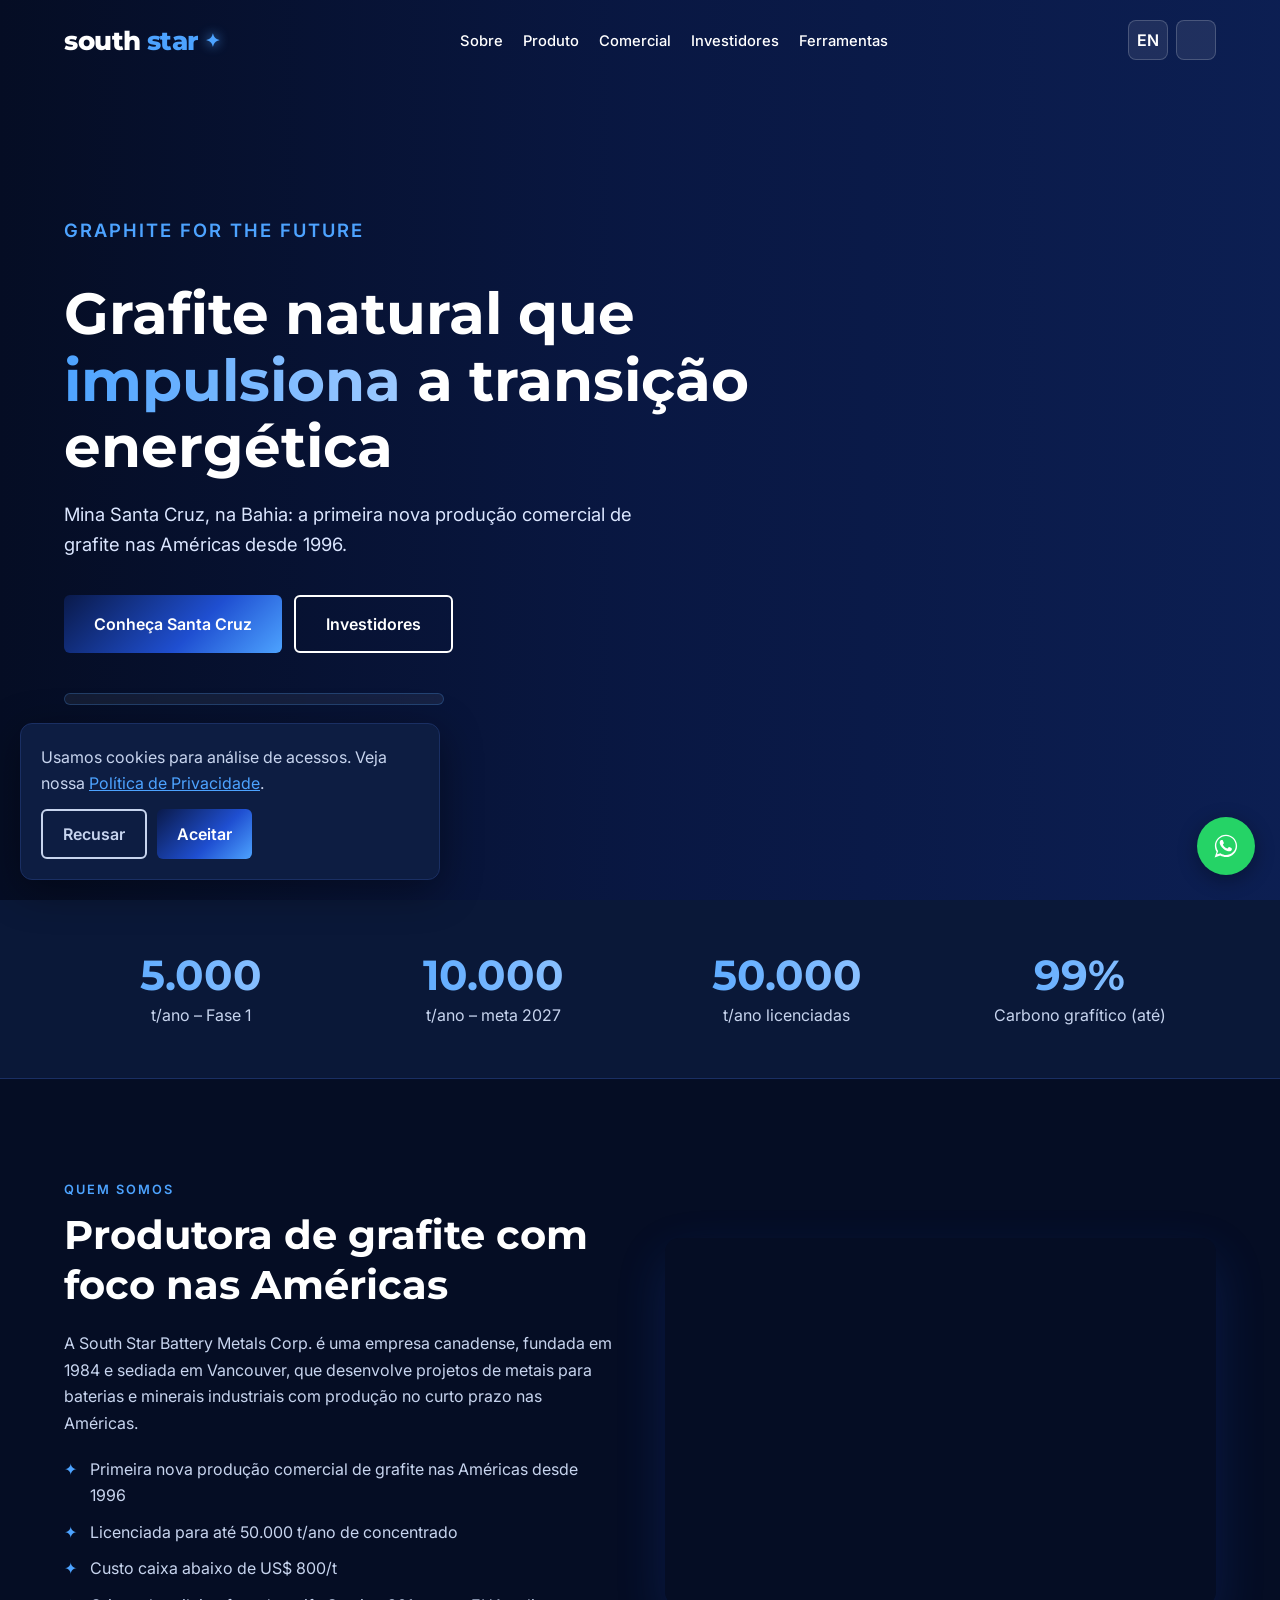
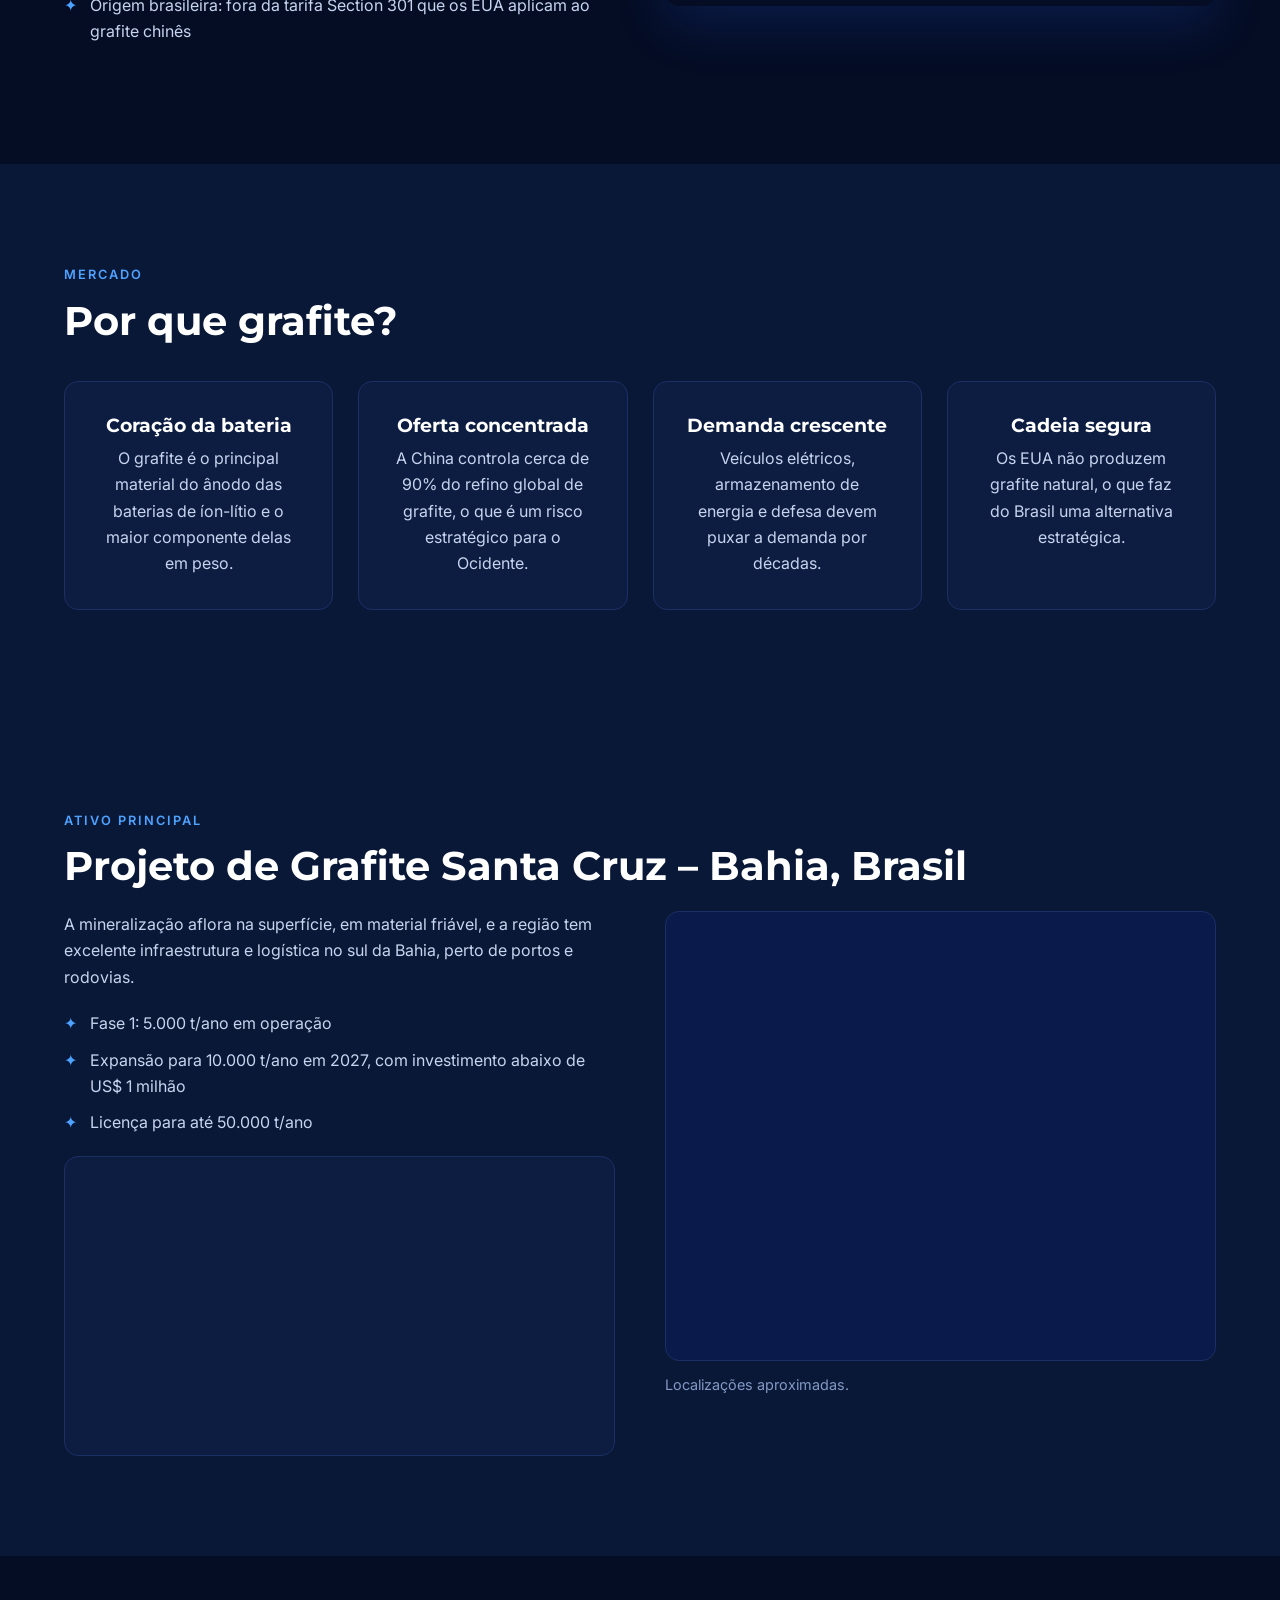
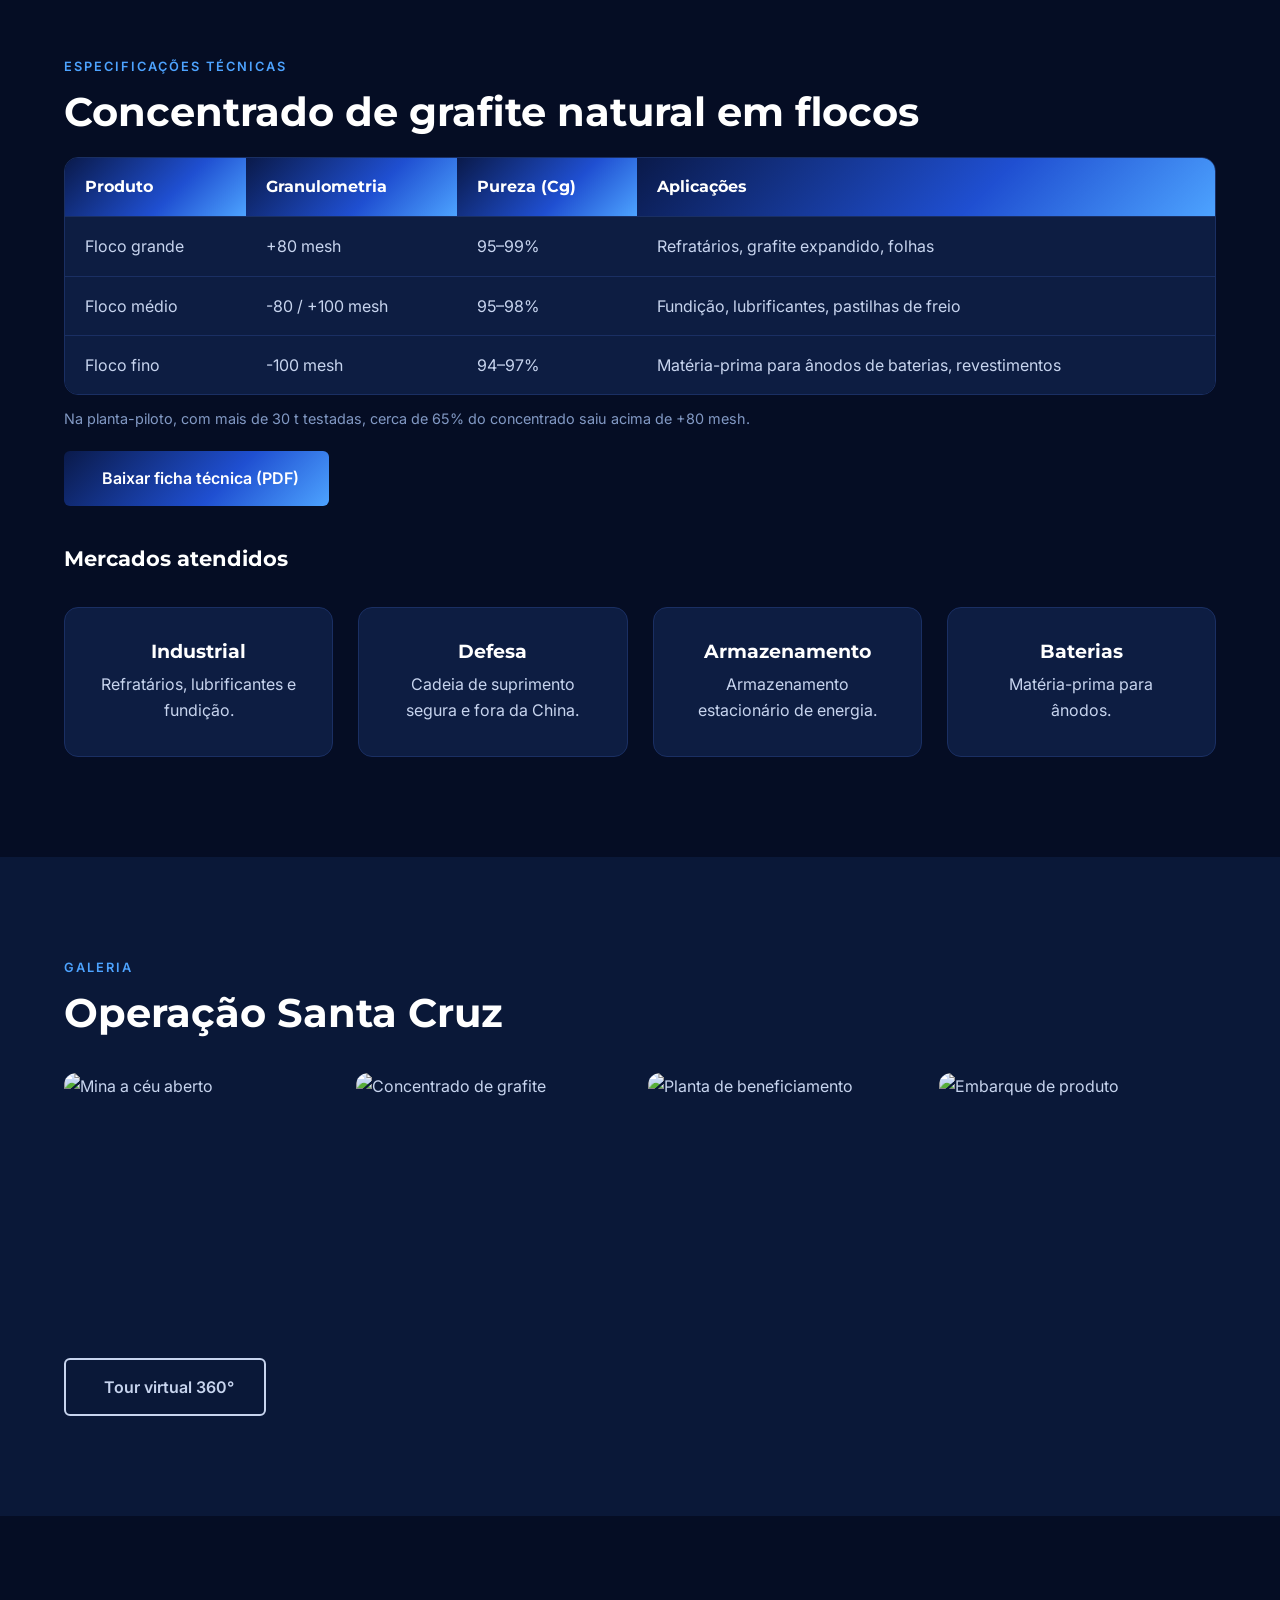
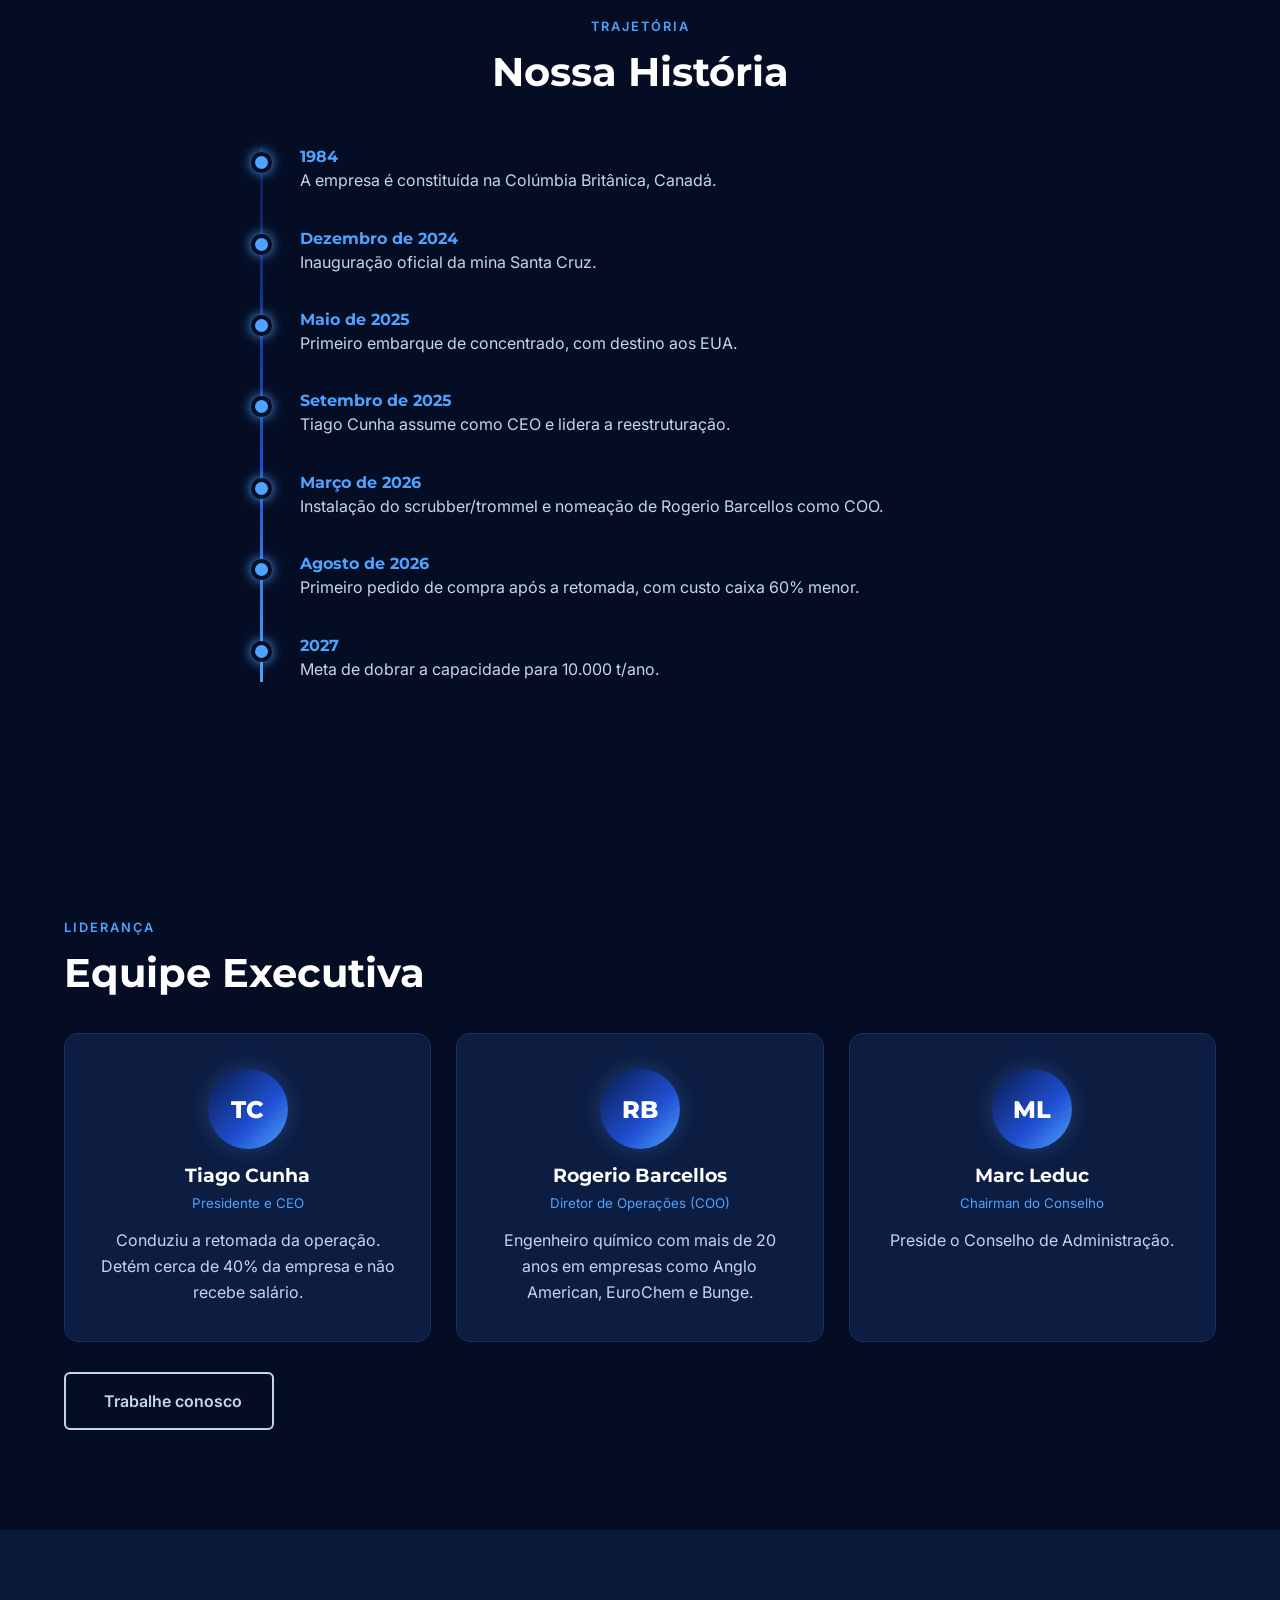
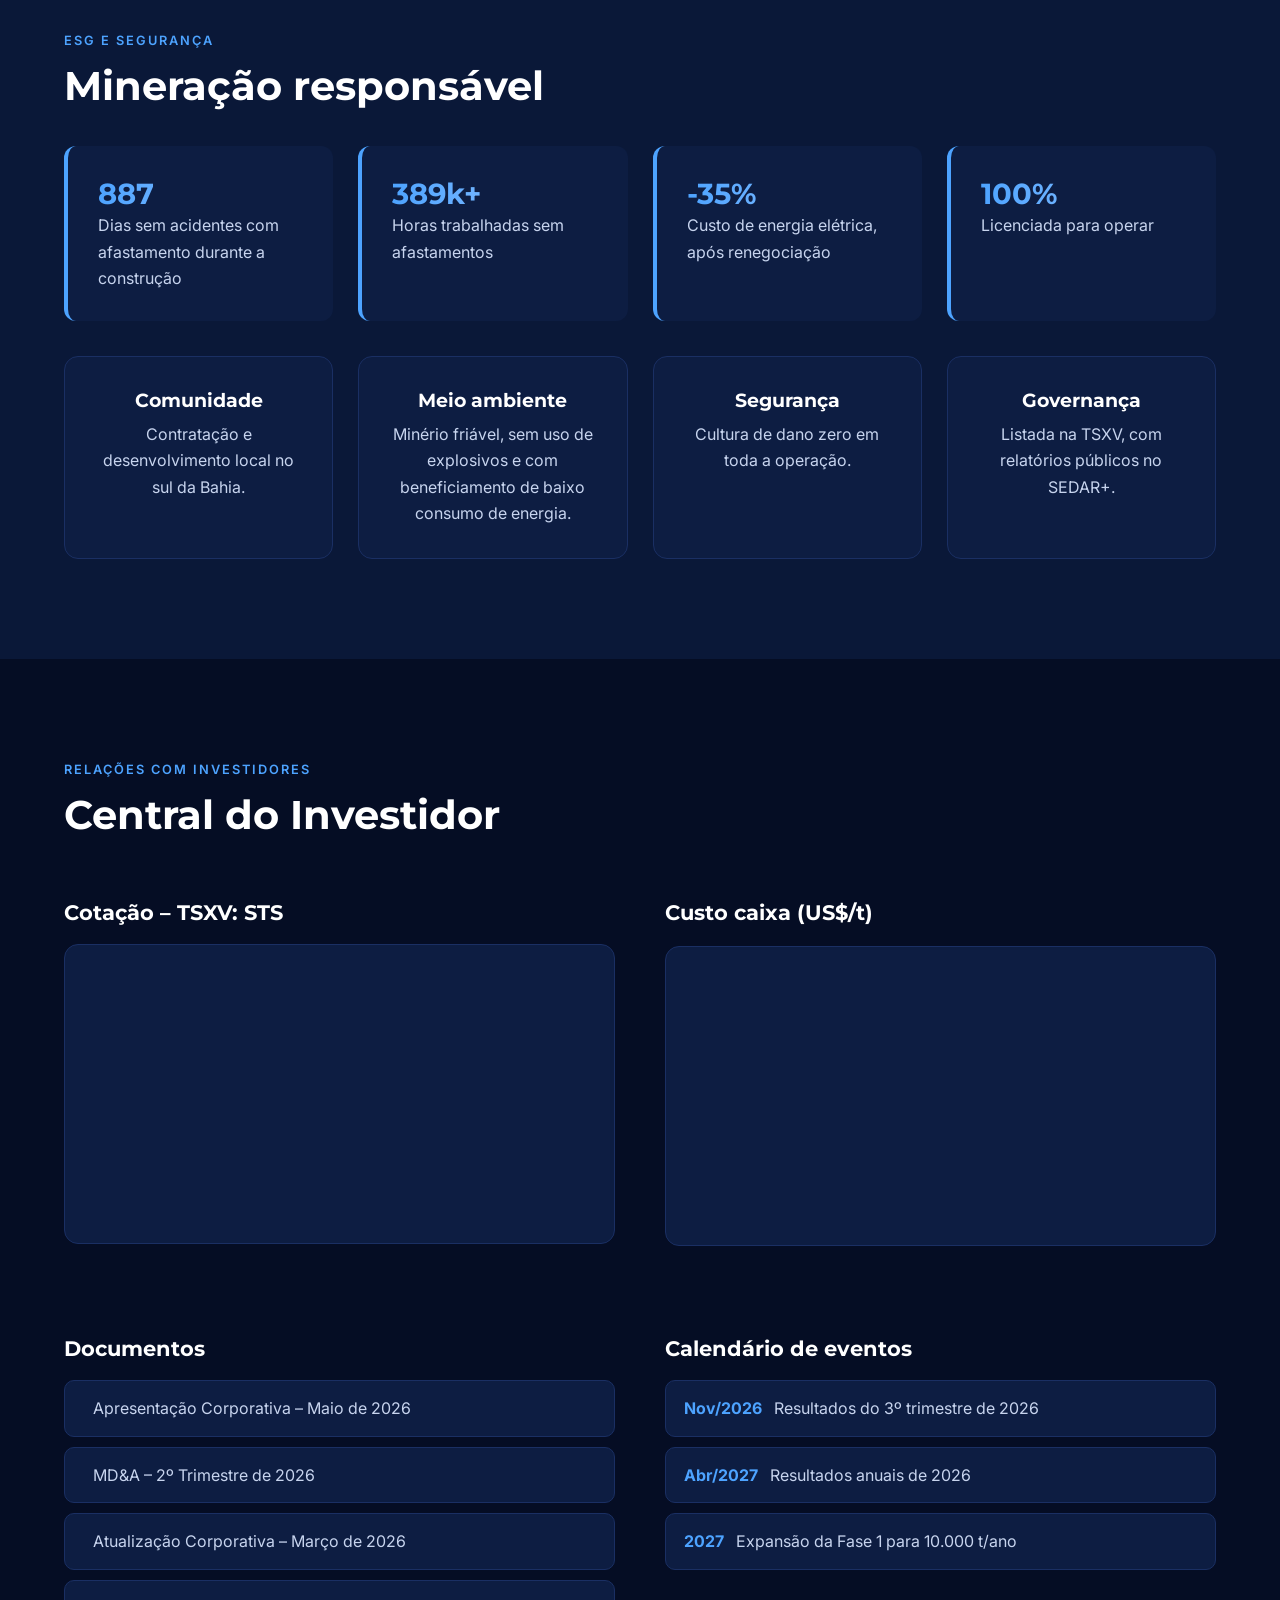
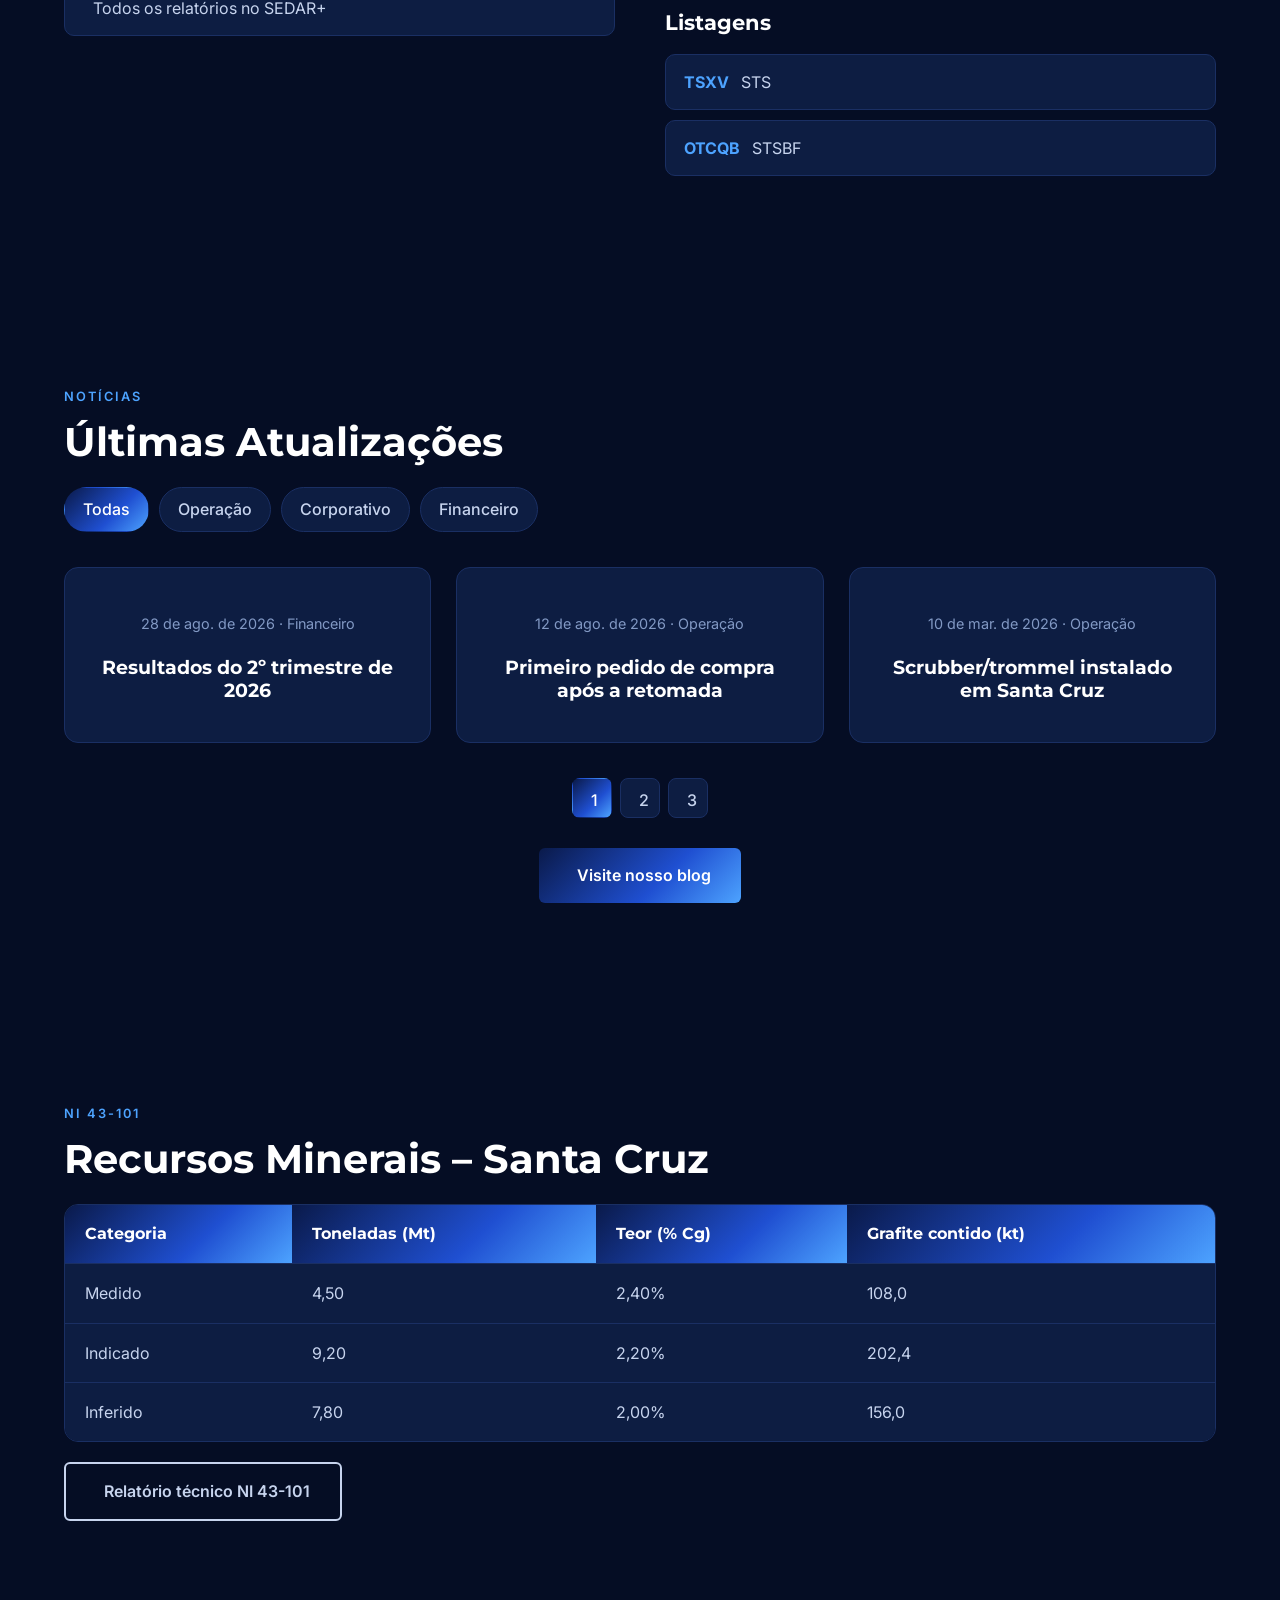
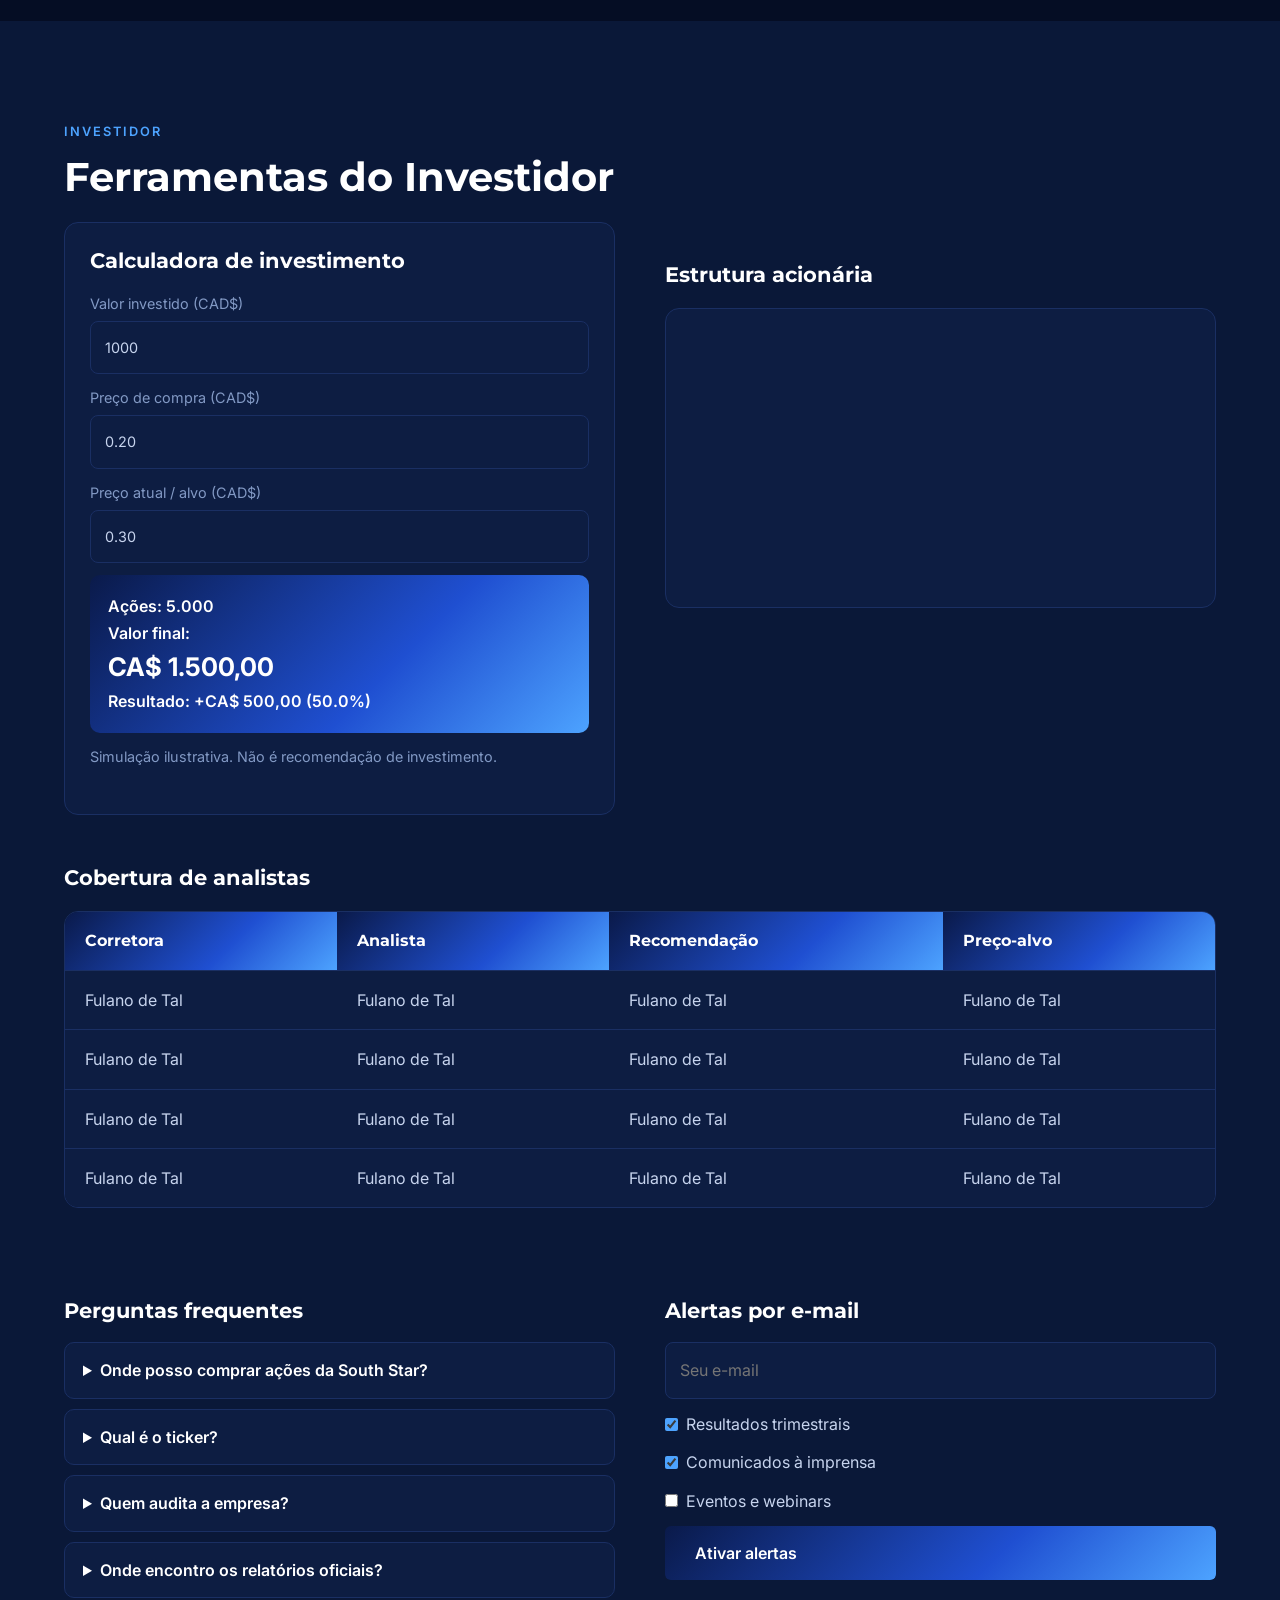
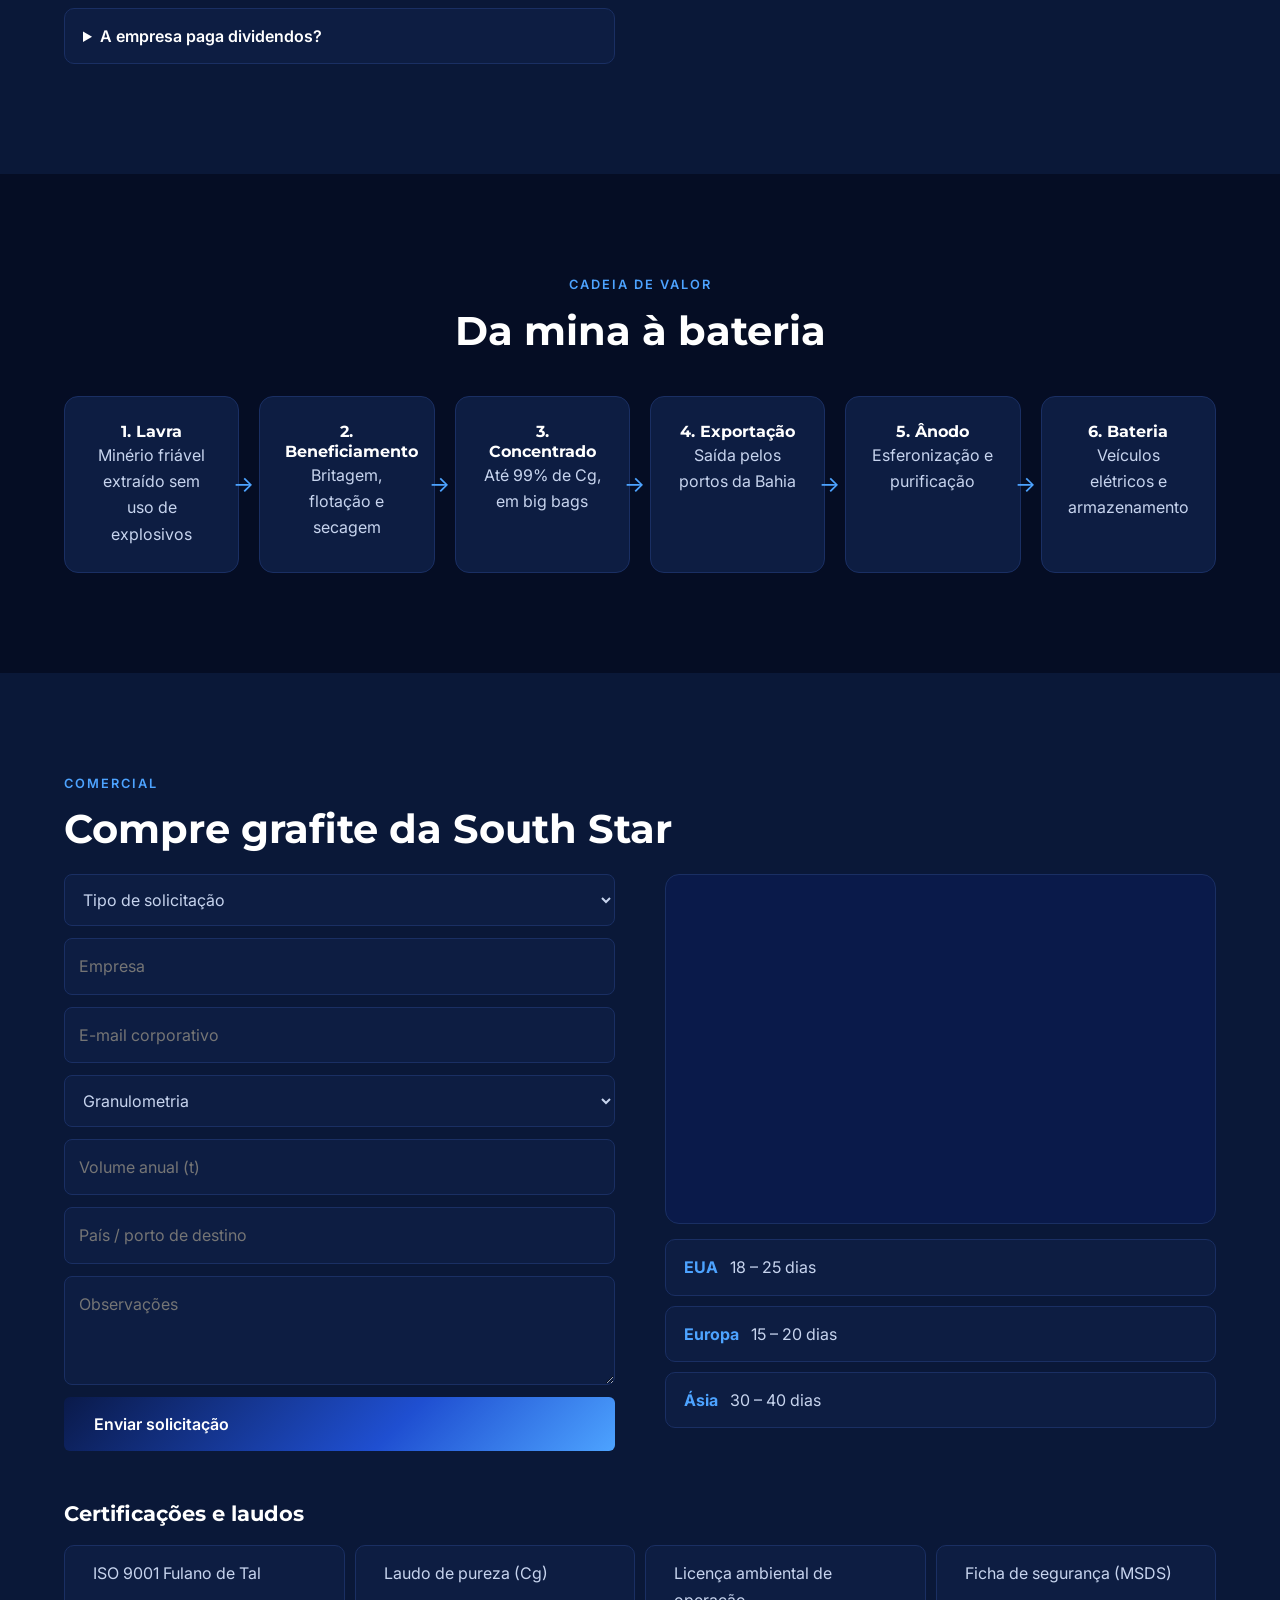
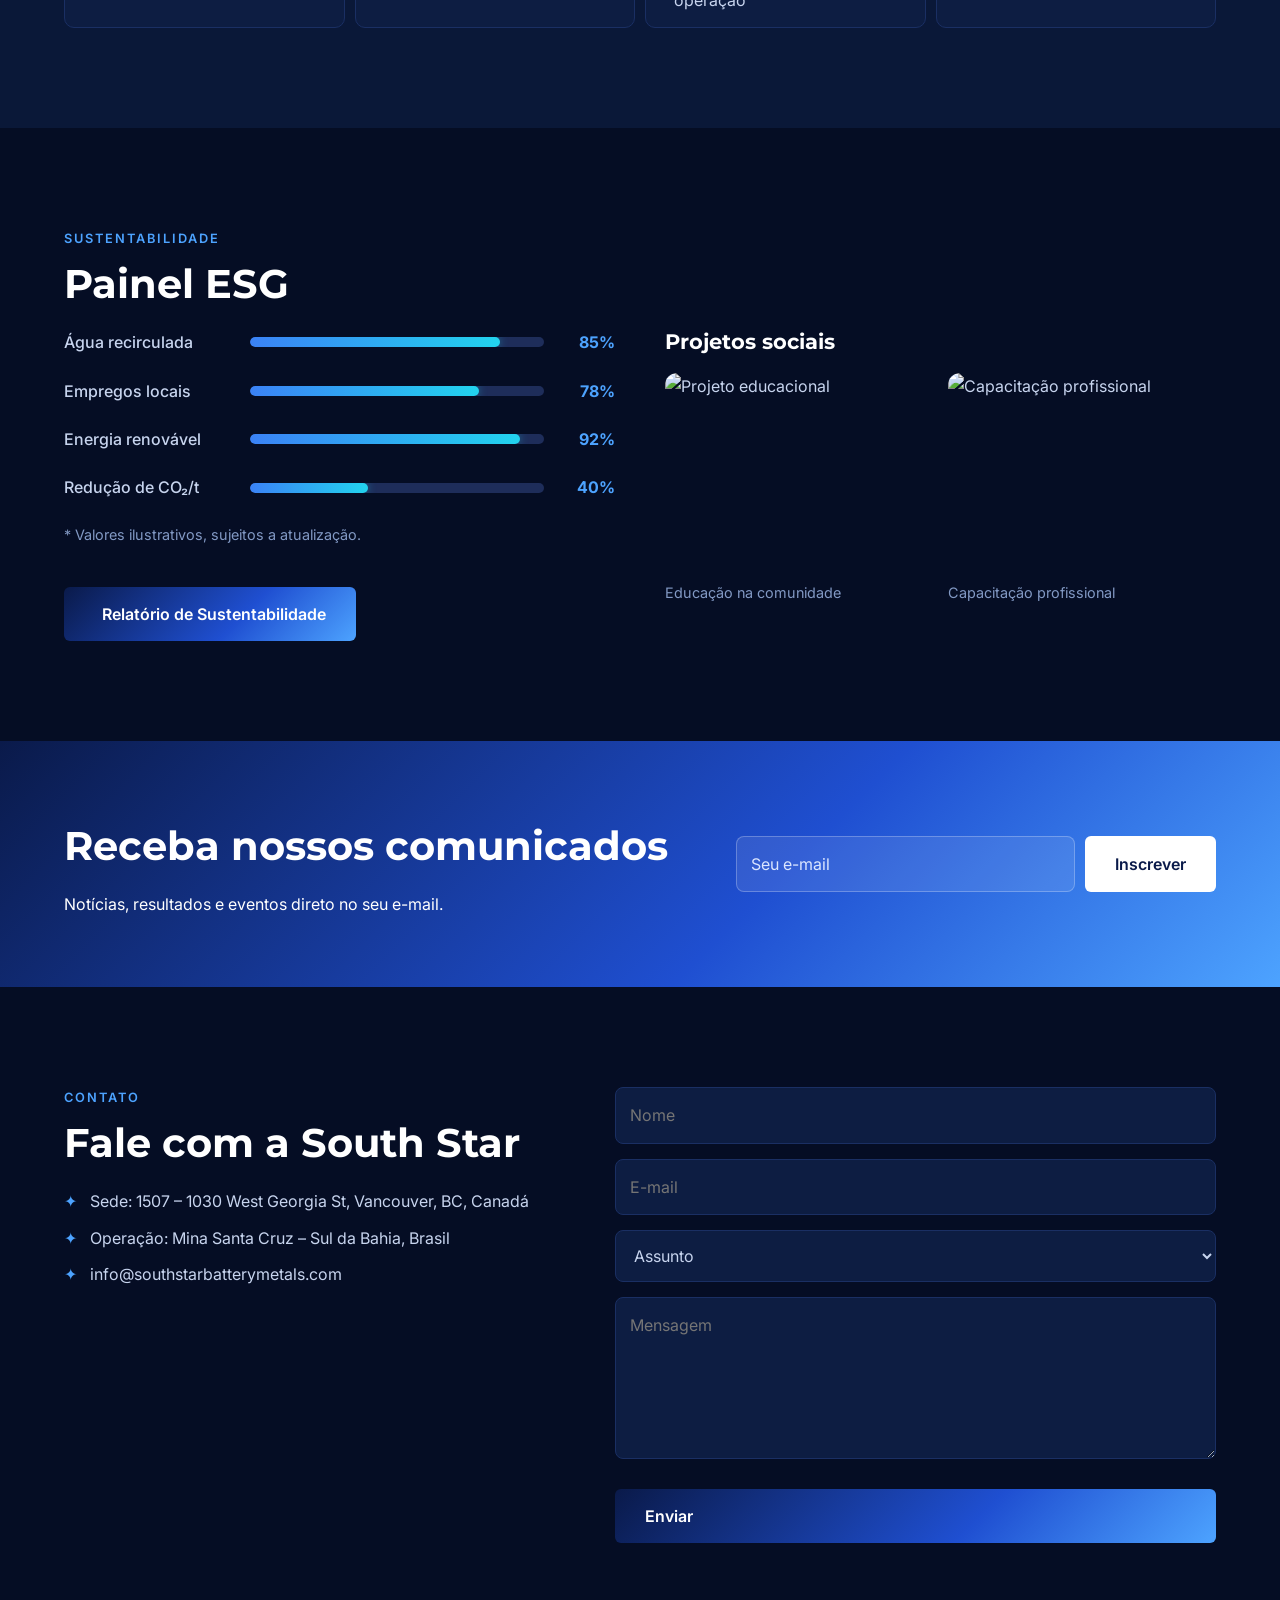
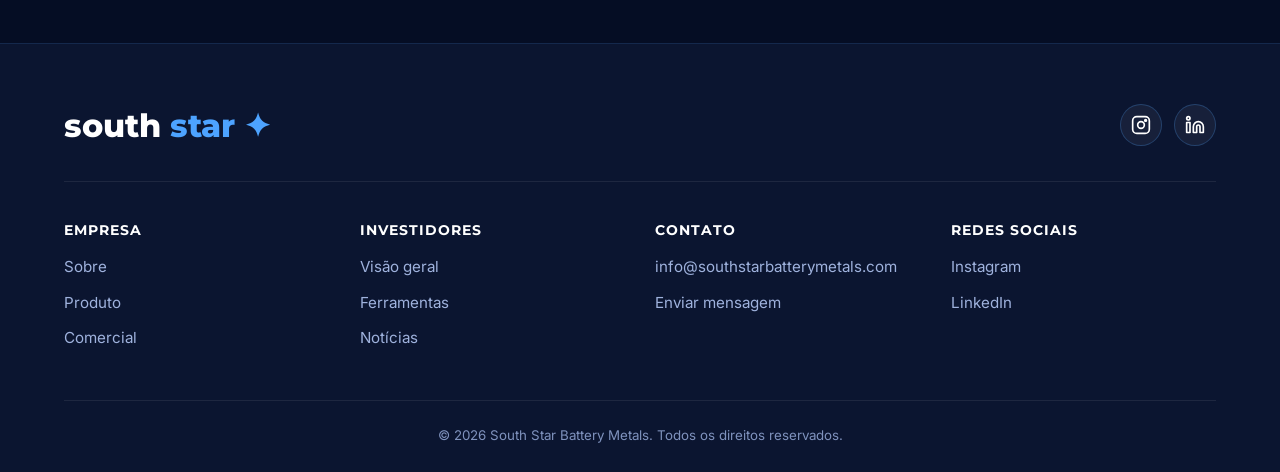
==== commit 3539c4b2: "novas alterações" ====
--- a/view/index.html
+++ b/view/index.html
@@ -11,7 +11,8 @@
 <link rel="alternate" hreflang="en" href="https://southstarbatterymetals.com/?lang=en">
 
 <meta property="og:type" content="website">
-<meta property="og:title" content="South Star Battery Metals | Graphite for the Future">
+<meta property="og:locale" content="pt_BR">
+<meta property="og:title" content="South Star Battery Metals | Grafite para o Futuro">
 <meta property="og:description" content="Primeira nova produção comercial de grafite nas Américas desde 1996.">
 <meta property="og:image" content="https://southstarbatterymetals.com/assets/og-image.jpg">
 <meta property="og:url" content="https://southstarbatterymetals.com/">
@@ -19,14 +20,14 @@
 
 <script type="application/ld+json">
 {
- "@context":"https://schema.org",
- "@type":"Corporation",
- "name":"South Star Battery Metals Corp.",
- "url":"https://southstarbatterymetals.com",
- "logo":"https://southstarbatterymetals.com/assets/logo.png",
- "foundingDate":"1984",
- "tickerSymbol":"TSXV: STS",
- "address":{"@type":"PostalAddress","streetAddress":"1507 - 1030 West Georgia Street","addressLocality":"Vancouver","addressRegion":"BC","postalCode":"V6E 2Y3","addressCountry":"CA"}
+ "@context": "https://schema.org",
+ "@type": "Corporation",
+ "name": "South Star Battery Metals Corp.",
+ "url": "https://southstarbatterymetals.com",
+ "logo": "https://southstarbatterymetals.com/assets/logo.png",
+ "foundingDate": "1984",
+ "tickerSymbol": "TSXV: STS",
+ "address": {"@type": "PostalAddress", "streetAddress": "1507 - 1030 West Georgia Street", "addressLocality": "Vancouver", "addressRegion": "BC", "postalCode": "V6E 2Y3", "addressCountry": "CA"}
 }
 </script>
 
@@ -36,39 +37,25 @@
 <link rel="stylesheet" href="https://unpkg.com/leaflet@1.9.4/dist/leaflet.css">
 <link rel="stylesheet" href="/css/base.css">
 <link rel="stylesheet" href="/css/index.css">
-<style>
- /* Alturas obrigatórias para gráficos e mapas */
- .chart-box { position: relative; height: 300px; }
- #map { height: 450px; border-radius: 12px; overflow: hidden; }
- #worldMap { height: 350px; border-radius: 12px; overflow: hidden; }
- .tv-chart { height: 300px; }
-</style>
 </head>
 <body>
 
 <a href="#main" class="skip">Pular para o conteúdo</a>
 
-<div class="cursor" aria-hidden="true"></div>
-
 <header id="header">
  <nav class="container" aria-label="Menu principal">
-  <a href="#" class="logo">south<span>star</span></a>
+  <a href="#" class="logo">south <span>star</span> <i class="star" aria-hidden="true">✦</i></a>
   <ul class="menu" id="menu">
    <li><a href="#sobre" data-en="About">Sobre</a></li>
-   <li><a href="#grafite" data-en="Graphite">Grafite</a></li>
-   <li><a href="#projetos">Santa Cruz</a></li>
    <li><a href="#produto" data-en="Product">Produto</a></li>
    <li><a href="#comercial" data-en="Sales">Comercial</a></li>
-   <li><a href="#esg">ESG</a></li>
    <li><a href="#investidores" data-en="Investors">Investidores</a></li>
    <li><a href="#ferramentas" data-en="Tools">Ferramentas</a></li>
-   <li><a href="blog.html">Blog</a></li>
-   <li><a href="#contato" data-en="Contact">Contato</a></li>
   </ul>
   <div class="nav-tools">
-   <button id="langBtn" class="tool" aria-label="Mudar idioma">EN</button>
-   <button id="themeBtn" class="tool" aria-label="Alternar tema"><i data-lucide="sun"></i></button>
-   <button class="burger tool" id="burger" aria-label="Abrir menu" aria-expanded="false" aria-controls="menu"><i data-lucide="menu"></i></button>
+   <button id="langBtn" class="tool" type="button" aria-label="Mudar idioma">EN</button>
+   <button id="themeBtn" class="tool" type="button" aria-label="Alternar tema"><i data-lucide="sun"></i></button>
+   <button class="burger tool" id="burger" type="button" aria-label="Abrir menu" aria-expanded="false" aria-controls="menu"><i data-lucide="menu"></i></button>
   </div>
  </nav>
 </header>
@@ -77,10 +64,10 @@
 
 <!-- HERO -->
 <section class="hero">
- <video class="hero-video" autoplay muted loop playsinline poster="https://images.unsplash.com/photo-1578319439584-104c94d37305?w=1600&fm=webp&q=70">
+ <video class="hero-video" autoplay muted loop playsinline preload="metadata" aria-hidden="true" poster="https://images.unsplash.com/photo-1578319439584-104c94d37305?w=1600&fm=webp&q=70">
   <source src="assets/hero.mp4" type="video/mp4">
  </video>
- <div class="hero-overlay"></div>
+ <div class="hero-overlay" aria-hidden="true"></div>
  <div class="container hero-content">
   <p class="tag">Graphite for the Future</p>
   <h1 data-en="Natural graphite <span>powering</span> the energy transition">Grafite natural que <span>impulsiona</span> a transição energética</h1>
@@ -102,14 +89,14 @@
 </section>
 
 <!-- STATS -->
-<div class="stats">
+<section class="stats" aria-label="Números da operação">
  <div class="container grid">
   <div class="stat"><h3 class="count" data-target="5000">0</h3><p data-en="t/yr – Phase 1">t/ano – Fase 1</p></div>
   <div class="stat"><h3 class="count" data-target="10000">0</h3><p data-en="t/yr – 2027 target">t/ano – meta 2027</p></div>
   <div class="stat"><h3 class="count" data-target="50000">0</h3><p data-en="t/yr permitted">t/ano licenciadas</p></div>
   <div class="stat"><h3 class="count" data-target="99" data-suffix="%">0</h3><p data-en="Graphitic carbon (up to)">Carbono grafítico (até)</p></div>
  </div>
-</div>
+</section>
 
 <!-- SOBRE -->
 <section class="about" id="sobre">
@@ -158,7 +145,7 @@
      <li data-en="Expansion to 10,000 t/yr in 2027 (capex below US$ 1M)">Expansão para 10.000 t/ano em 2027, com investimento abaixo de US$ 1 milhão</li>
      <li data-en="Permitted for up to 50,000 t/yr">Licença para até 50.000 t/ano</li>
     </ul>
-    <div class="chart-box"><canvas id="prodChart" aria-label="Gráfico de capacidade de produção" role="img"></canvas></div>
+    <div class="chart-box"><canvas id="prodChart" role="img" aria-label="Gráfico de capacidade de produção"></canvas></div>
    </div>
    <div class="reveal">
     <div id="map" role="region" aria-label="Mapa da mina Santa Cruz"></div>
@@ -176,7 +163,7 @@
   <div class="table-wrap reveal">
    <table>
     <caption class="sr-only">Especificações do concentrado de grafite</caption>
-    <thead><tr><th data-en="Product">Produto</th><th data-en="Particle size">Granulometria</th><th data-en="Purity (Cg)">Pureza (Cg)</th><th data-en="Applications">Aplicações</th></tr></thead>
+    <thead><tr><th scope="col" data-en="Product">Produto</th><th scope="col" data-en="Particle size">Granulometria</th><th scope="col" data-en="Purity (Cg)">Pureza (Cg)</th><th scope="col" data-en="Applications">Aplicações</th></tr></thead>
     <tbody>
      <tr><td data-en="Large flake">Floco grande</td><td>+80 mesh</td><td>95–99%</td><td data-en="Refractories, expandable graphite, foils">Refratários, grafite expandido, folhas</td></tr>
      <tr><td data-en="Medium flake">Floco médio</td><td>-80 / +100 mesh</td><td>95–98%</td><td data-en="Foundry, lubricants, brake pads">Fundição, lubrificantes, pastilhas de freio</td></tr>
@@ -198,20 +185,19 @@
 </section>
 
 <!-- GALERIA -->
-<section class="gallery-sec">
+<section class="gallery-sec" id="galeria">
  <div class="container">
   <p class="tag" data-en="Gallery">Galeria</p>
   <h2 class="title" data-en="Santa Cruz operations">Operação Santa Cruz</h2>
   <div class="gallery">
-   <img src="https://images.unsplash.com/photo-1578319439584-104c94d37305?w=800&fm=webp&q=70" alt="Mina a céu aberto" loading="lazy">
-   <img src="https://images.unsplash.com/photo-1518709268805-4e9042af9f23?w=800&fm=webp&q=70" alt="Concentrado de grafite" loading="lazy">
-   <img src="https://images.unsplash.com/photo-1581092160562-40aa08e78837?w=800&fm=webp&q=70" alt="Planta de beneficiamento" loading="lazy">
-   <img src="https://images.unsplash.com/photo-1586528116311-ad8dd3c8310d?w=800&fm=webp&q=70" alt="Embarque de produto" loading="lazy">
+   <img src="https://images.unsplash.com/photo-1578319439584-104c94d37305?w=800&fm=webp&q=70" alt="Mina a céu aberto" loading="lazy" tabindex="0">
+   <img src="https://images.unsplash.com/photo-1518709268805-4e9042af9f23?w=800&fm=webp&q=70" alt="Concentrado de grafite" loading="lazy" tabindex="0">
+   <img src="https://images.unsplash.com/photo-1581092160562-40aa08e78837?w=800&fm=webp&q=70" alt="Planta de beneficiamento" loading="lazy" tabindex="0">
+   <img src="https://images.unsplash.com/photo-1586528116311-ad8dd3c8310d?w=800&fm=webp&q=70" alt="Embarque de produto" loading="lazy" tabindex="0">
   </div>
   <a href="tour.html" class="btn btn-out" style="margin-top:25px"><i data-lucide="rotate-3d"></i> <span data-en="360° virtual tour">Tour virtual 360°</span></a>
  </div>
 </section>
-<div id="lightbox" role="dialog" aria-modal="true" aria-label="Imagem ampliada"><button aria-label="Fechar"><i data-lucide="x"></i></button><img alt=""></div>
 
 <!-- TRAJETÓRIA -->
 <section id="historia">
@@ -236,9 +222,9 @@
   <p class="tag" data-en="Leadership">Liderança</p>
   <h2 class="title" data-en="Executive Team">Equipe Executiva</h2>
   <div class="team-grid">
-   <div class="member reveal"><div class="avatar">TC</div><h3>Tiago Cunha</h3><small data-en="President & CEO">Presidente e CEO</small><p data-en="Led the operational turnaround. Owns ~40% of the company and takes no salary.">Conduziu a retomada da operação. Detém cerca de 40% da empresa e não recebe salário.</p></div>
-   <div class="member reveal"><div class="avatar">RB</div><h3>Rogerio Barcellos</h3><small data-en="Chief Operating Officer">Diretor de Operações (COO)</small><p data-en="Chemical engineer with 20+ years at Anglo American, EuroChem and Bunge.">Engenheiro químico com mais de 20 anos em empresas como Anglo American, EuroChem e Bunge.</p></div>
-   <div class="member reveal"><div class="avatar">ML</div><h3>Marc Leduc</h3><small data-en="Chairman of the Board">Chairman do Conselho</small><p data-en="Chairs the Board of Directors.">Preside o Conselho de Administração.</p></div>
+   <div class="member reveal"><div class="avatar" aria-hidden="true">TC</div><h3>Tiago Cunha</h3><small data-en="President &amp; CEO">Presidente e CEO</small><p data-en="Led the operational turnaround. Owns ~40% of the company and takes no salary.">Conduziu a retomada da operação. Detém cerca de 40% da empresa e não recebe salário.</p></div>
+   <div class="member reveal"><div class="avatar" aria-hidden="true">RB</div><h3>Rogerio Barcellos</h3><small data-en="Chief Operating Officer">Diretor de Operações (COO)</small><p data-en="Chemical engineer with 20+ years at Anglo American, EuroChem and Bunge.">Engenheiro químico com mais de 20 anos em empresas como Anglo American, EuroChem e Bunge.</p></div>
+   <div class="member reveal"><div class="avatar" aria-hidden="true">ML</div><h3>Marc Leduc</h3><small data-en="Chairman of the Board">Chairman do Conselho</small><p data-en="Chairs the Board of Directors.">Preside o Conselho de Administração.</p></div>
   </div>
   <a href="carreiras.html" class="btn btn-out" style="margin-top:30px"><i data-lucide="briefcase"></i> <span data-en="Work with us">Trabalhe conosco</span></a>
  </div>
@@ -247,7 +233,7 @@
 <!-- ESG -->
 <section class="esg" id="esg">
  <div class="container">
-  <p class="tag" data-en="ESG & Safety">ESG e Segurança</p>
+  <p class="tag" data-en="ESG &amp; Safety">ESG e Segurança</p>
   <h2 class="title" data-en="Responsible mining">Mineração responsável</h2>
   <div class="inv">
    <div class="reveal"><h3>887</h3><p data-en="Days without lost-time incidents during construction">Dias sem acidentes com afastamento durante a construção</p></div>
@@ -273,8 +259,8 @@
    <div class="reveal">
     <h3 class="sub" data-en="Share price – TSXV: STS">Cotação – TSXV: STS</h3>
     <div class="tv-chart">
-     <div class="tradingview-widget-container" style="height:100%">
-      <div class="tradingview-widget-container__widget" style="height:100%"></div>
+     <div class="tradingview-widget-container">
+      <div class="tradingview-widget-container__widget"></div>
       <script src="https://s3.tradingview.com/external-embedding/embed-widget-symbol-overview.js" async>
       {"symbols":[["TSXV:STS|1M"],["OTC:STSBF|1M"]],"colorTheme":"dark","isTransparent":true,"autosize":true,"locale":"br","chartType":"area","lineColor":"#4da3ff","topColor":"rgba(77,163,255,0.3)","bottomColor":"rgba(77,163,255,0)"}
       </script>
@@ -283,7 +269,7 @@
    </div>
    <div class="reveal">
     <h3 class="sub" data-en="Cash cost (US$/t)">Custo caixa (US$/t)</h3>
-    <div class="chart-box"><canvas id="costChart" aria-label="Gráfico de redução de custo" role="img"></canvas></div>
+    <div class="chart-box"><canvas id="costChart" role="img" aria-label="Gráfico de redução de custo"></canvas></div>
    </div>
   </div>
   <div class="ir-grid">
@@ -316,12 +302,12 @@
   <p class="tag" data-en="News">Notícias</p>
   <h2 class="title" data-en="Latest Updates">Últimas Atualizações</h2>
   <div class="filters" role="group" aria-label="Filtrar notícias">
-   <button class="filter active" data-cat="all" data-en="All">Todas</button>
-   <button class="filter" data-cat="op" data-en="Operations">Operação</button>
-   <button class="filter" data-cat="corp" data-en="Corporate">Corporativo</button>
-   <button class="filter" data-cat="fin" data-en="Financial">Financeiro</button>
-  </div>
-  <div class="cards" id="newsList"></div>
+   <button class="filter active" type="button" data-cat="all" data-en="All" aria-pressed="true">Todas</button>
+   <button class="filter" type="button" data-cat="op" data-en="Operations" aria-pressed="false">Operação</button>
+   <button class="filter" type="button" data-cat="corp" data-en="Corporate" aria-pressed="false">Corporativo</button>
+   <button class="filter" type="button" data-cat="fin" data-en="Financial" aria-pressed="false">Financeiro</button>
+  </div>
+  <div class="cards" id="newsList" aria-live="polite"></div>
   <div class="pagination" id="pagination"></div>
   <div class="center" style="margin-top:30px"><a href="blog.html" class="btn btn-main"><i data-lucide="book-open"></i> <span data-en="Visit our blog">Visite nosso blog</span></a></div>
  </div>
@@ -334,7 +320,8 @@
   <h2 class="title" data-en="Mineral Resources – Santa Cruz">Recursos Minerais – Santa Cruz</h2>
   <div class="table-wrap reveal">
    <table>
-    <thead><tr><th data-en="Category">Categoria</th><th data-en="Tonnes (Mt)">Toneladas (Mt)</th><th data-en="Grade (% Cg)">Teor (% Cg)</th><th data-en="Contained graphite (kt)">Grafite contido (kt)</th></tr></thead>
+    <caption class="sr-only">Recursos minerais do projeto Santa Cruz</caption>
+    <thead><tr><th scope="col" data-en="Category">Categoria</th><th scope="col" data-en="Tonnes (Mt)">Toneladas (Mt)</th><th scope="col" data-en="Grade (% Cg)">Teor (% Cg)</th><th scope="col" data-en="Contained graphite (kt)">Grafite contido (kt)</th></tr></thead>
     <tbody>
      <tr><td data-en="Measured">Medido</td><td>4,50</td><td>2,40%</td><td>108,0</td></tr>
      <tr><td data-en="Indicated">Indicado</td><td>9,20</td><td>2,20%</td><td>202,4</td></tr>
@@ -354,10 +341,10 @@
   <div class="ir-grid">
    <div class="calc reveal">
     <h3 class="sub" data-en="Investment calculator">Calculadora de investimento</h3>
-    <label><span data-en="Amount invested (CAD$)">Valor investido (CAD$)</span><input type="number" id="cInv" value="1000" min="0"></label>
-    <label><span data-en="Purchase price (CAD$)">Preço de compra (CAD$)</span><input type="number" id="cBuy" value="0.20" step="0.01" min="0"></label>
-    <label><span data-en="Current / target price (CAD$)">Preço atual / alvo (CAD$)</span><input type="number" id="cNow" value="0.30" step="0.01" min="0"></label>
-    <div class="calc-res" id="cRes"></div>
+    <label><span data-en="Amount invested (CAD$)">Valor investido (CAD$)</span><input type="number" id="cInv" value="1000" min="0" inputmode="decimal"></label>
+    <label><span data-en="Purchase price (CAD$)">Preço de compra (CAD$)</span><input type="number" id="cBuy" value="0.20" step="0.01" min="0" inputmode="decimal"></label>
+    <label><span data-en="Current / target price (CAD$)">Preço atual / alvo (CAD$)</span><input type="number" id="cNow" value="0.30" step="0.01" min="0" inputmode="decimal"></label>
+    <div class="calc-res" id="cRes" aria-live="polite"></div>
     <small class="muted" data-en="Illustrative simulation. Not investment advice.">Simulação ilustrativa. Não é recomendação de investimento.</small>
    </div>
    <div class="reveal">
@@ -369,7 +356,8 @@
   <h3 class="sub" data-en="Analyst coverage">Cobertura de analistas</h3>
   <div class="table-wrap reveal">
    <table>
-    <thead><tr><th data-en="Brokerage">Corretora</th><th data-en="Analyst">Analista</th><th data-en="Rating">Recomendação</th><th data-en="Target price">Preço-alvo</th></tr></thead>
+    <caption class="sr-only">Cobertura de analistas</caption>
+    <thead><tr><th scope="col" data-en="Brokerage">Corretora</th><th scope="col" data-en="Analyst">Analista</th><th scope="col" data-en="Rating">Recomendação</th><th scope="col" data-en="Target price">Preço-alvo</th></tr></thead>
     <tbody>
      <tr><td>Fulano de Tal</td><td>Fulano de Tal</td><td>Fulano de Tal</td><td>Fulano de Tal</td></tr>
      <tr><td>Fulano de Tal</td><td>Fulano de Tal</td><td>Fulano de Tal</td><td>Fulano de Tal</td></tr>
@@ -383,17 +371,17 @@
    <div class="reveal">
     <h3 class="sub" data-en="FAQ">Perguntas frequentes</h3>
     <div class="faq">
-     <details><summary>Onde posso comprar ações da South Star?</summary><p>Na TSX Venture (STS), no Canadá, e na OTCQB (STSBF), nos EUA. No Brasil, você compra por corretoras com acesso internacional.</p></details>
-     <details><summary>Qual é o ticker?</summary><p>TSXV: STS e OTCQB: STSBF.</p></details>
-     <details><summary>Quem audita a empresa?</summary><p>[PREENCHER: nome da auditoria]</p></details>
-     <details><summary>Onde encontro os relatórios oficiais?</summary><p>No SEDAR+ e na seção Documentos desta página.</p></details>
-     <details><summary>A empresa paga dividendos?</summary><p>Não há política de dividendos no momento. O foco é a expansão da produção.</p></details>
+     <details><summary data-en="Where can I buy South Star shares?">Onde posso comprar ações da South Star?</summary><p data-en="On the TSX Venture (STS) in Canada and on the OTCQB (STSBF) in the US. In Brazil, through brokers with international access.">Na TSX Venture (STS), no Canadá, e na OTCQB (STSBF), nos EUA. No Brasil, você compra por corretoras com acesso internacional.</p></details>
+     <details><summary data-en="What is the ticker?">Qual é o ticker?</summary><p data-en="TSXV: STS and OTCQB: STSBF.">TSXV: STS e OTCQB: STSBF.</p></details>
+     <details><summary data-en="Who audits the company?">Quem audita a empresa?</summary><p>[PREENCHER: nome da auditoria]</p></details>
+     <details><summary data-en="Where can I find official reports?">Onde encontro os relatórios oficiais?</summary><p data-en="On SEDAR+ and in the Documents section of this page.">No SEDAR+ e na seção Documentos desta página.</p></details>
+     <details><summary data-en="Does the company pay dividends?">A empresa paga dividendos?</summary><p data-en="There is no dividend policy at the moment. The focus is on expanding production.">Não há política de dividendos no momento. O foco é a expansão da produção.</p></details>
     </div>
    </div>
    <div class="reveal">
     <h3 class="sub" data-en="Email alerts">Alertas por e-mail</h3>
     <form id="alertForm" class="alert-form" action="https://formspree.io/f/SEU_ID" method="POST">
-     <input type="email" name="email" placeholder="Seu e-mail" data-en-ph="Your email" required aria-label="E-mail">
+     <input type="email" name="email" placeholder="Seu e-mail" data-en-ph="Your email" required aria-label="E-mail" autocomplete="email">
      <label class="chk"><input type="checkbox" name="alerta" value="resultados" checked> <span data-en="Quarterly results">Resultados trimestrais</span></label>
      <label class="chk"><input type="checkbox" name="alerta" value="comunicados" checked> <span data-en="Press releases">Comunicados à imprensa</span></label>
      <label class="chk"><input type="checkbox" name="alerta" value="eventos"> <span data-en="Events and webinars">Eventos e webinars</span></label>
@@ -428,12 +416,21 @@
   <h2 class="title" data-en="Buy graphite from South Star">Compre grafite da South Star</h2>
   <div class="ir-grid">
    <form id="quoteForm" class="alert-form reveal" action="https://formspree.io/f/SEU_ID" method="POST">
-    <select name="tipo" required aria-label="Tipo de solicitação"><option value="" data-en="Request type">Tipo de solicitação</option><option data-en="Quote">Cotação</option><option data-en="Sample">Amostra</option></select>
-    <input name="empresa" placeholder="Empresa" data-en-ph="Company" required aria-label="Empresa">
-    <input name="email" type="email" placeholder="E-mail corporativo" data-en-ph="Corporate email" required aria-label="E-mail corporativo">
-    <select name="granulometria" required aria-label="Granulometria"><option value="" data-en="Particle size">Granulometria</option><option>+80 mesh</option><option>-80/+100 mesh</option><option>-100 mesh</option></select>
+    <select name="tipo" required aria-label="Tipo de solicitação">
+     <option value="" data-en="Request type">Tipo de solicitação</option>
+     <option value="cotacao" data-en="Quote">Cotação</option>
+     <option value="amostra" data-en="Sample">Amostra</option>
+    </select>
+    <input name="empresa" type="text" placeholder="Empresa" data-en-ph="Company" required aria-label="Empresa" autocomplete="organization">
+    <input name="email" type="email" placeholder="E-mail corporativo" data-en-ph="Corporate email" required aria-label="E-mail corporativo" autocomplete="email">
+    <select name="granulometria" required aria-label="Granulometria">
+     <option value="" data-en="Particle size">Granulometria</option>
+     <option value="+80">+80 mesh</option>
+     <option value="-80/+100">-80/+100 mesh</option>
+     <option value="-100">-100 mesh</option>
+    </select>
     <input name="volume" type="number" placeholder="Volume anual (t)" data-en-ph="Annual volume (t)" min="1" aria-label="Volume anual">
-    <input name="destino" placeholder="País / porto de destino" data-en-ph="Destination country / port" aria-label="Destino">
+    <input name="destino" type="text" placeholder="País / porto de destino" data-en-ph="Destination country / port" aria-label="Destino">
     <textarea name="obs" rows="3" placeholder="Observações" data-en-ph="Notes" aria-label="Observações"></textarea>
     <button class="btn btn-main" type="submit" data-en="Send request">Enviar solicitação</button>
     <p class="form-msg" role="status" aria-live="polite"></p>
@@ -491,7 +488,7 @@
   </div>
   <form id="nlForm" action="https://SEU-DOMINIO.us21.list-manage.com/subscribe/post?u=XXXX&amp;id=YYYY" method="post" target="_blank">
    <label for="nlEmail" class="sr-only">E-mail</label>
-   <input id="nlEmail" type="email" name="EMAIL" placeholder="Seu e-mail" data-en-ph="Your email" required>
+   <input id="nlEmail" type="email" name="EMAIL" placeholder="Seu e-mail" data-en-ph="Your email" required autocomplete="email">
    <button class="btn btn-white" type="submit" data-en="Subscribe">Inscrever</button>
   </form>
  </div>
@@ -511,16 +508,16 @@
   </div>
   <form id="form" action="https://formspree.io/f/SEU_ID" method="POST">
    <label for="fNome" class="sr-only">Nome</label>
-   <input id="fNome" name="nome" type="text" placeholder="Nome" data-en-ph="Name" required>
+   <input id="fNome" name="nome" type="text" placeholder="Nome" data-en-ph="Name" required autocomplete="name">
    <label for="fEmail" class="sr-only">E-mail</label>
-   <input id="fEmail" name="email" type="email" placeholder="E-mail" required>
+   <input id="fEmail" name="email" type="email" placeholder="E-mail" required autocomplete="email">
    <label for="fAssunto" class="sr-only">Assunto</label>
    <select id="fAssunto" name="assunto" required>
     <option value="" data-en="Subject">Assunto</option>
-    <option data-en="Investors">Investidores</option>
-    <option data-en="Sales / Buy graphite">Comercial / Compra de grafite</option>
-    <option data-en="Partnerships">Parcerias</option>
-    <option data-en="Press">Imprensa</option>
+    <option value="investidores" data-en="Investors">Investidores</option>
+    <option value="comercial" data-en="Sales / Buy graphite">Comercial / Compra de grafite</option>
+    <option value="parcerias" data-en="Partnerships">Parcerias</option>
+    <option value="imprensa" data-en="Press">Imprensa</option>
    </select>
    <label for="fMsg" class="sr-only">Mensagem</label>
    <textarea id="fMsg" name="mensagem" rows="5" placeholder="Mensagem" data-en-ph="Message" required></textarea>
@@ -533,47 +530,66 @@
 
 </main>
 
-<footer>
- <div class="container grid">
-  <div>
-   <a href="#" class="logo">south<span>star</span></a>
-   <p data-en="Natural flake graphite produced in Brazil for the world.">Grafite natural em flocos, produzido no Brasil para o mundo.</p>
-  </div>
-  <div>
-   <h4>Links</h4>
-   <ul>
-    <li><a href="#sobre" data-en="About">Sobre</a></li>
-    <li><a href="#investidores" data-en="Investors">Investidores</a></li>
-    <li><a href="#comercial" data-en="Sales">Comercial</a></li>
-    <li><a href="blog.html">Blog</a></li>
-    <li><a href="imprensa.html" data-en="Press">Imprensa</a></li>
-    <li><a href="tour.html">Tour 360°</a></li>
-    <li><a href="carreiras.html" data-en="Careers">Carreiras</a></li>
-    <li><a href="privacidade.html" data-en="Privacy Policy">Política de Privacidade</a></li>
-   </ul>
-  </div>
-  <div>
-   <h4 data-en="Market">Mercado</h4>
-   <ul><li>TSXV: STS</li><li>OTCQB: STSBF</li></ul>
-  </div>
- </div>
- <div class="container legal">
-  <h4>Forward-Looking Statements</h4>
-  <p data-en="This website contains forward-looking statements within the meaning of applicable securities laws. Such statements involve known and unknown risks and uncertainties that may cause actual results to differ materially. Readers should not place undue reliance on them. Neither the TSX Venture Exchange nor its Regulation Services Provider accepts responsibility for the adequacy or accuracy of this content.">Este site contém declarações prospectivas (forward-looking statements), conforme definido pelas leis de valores mobiliários aplicáveis. Essas declarações envolvem riscos e incertezas, conhecidos e desconhecidos, que podem fazer os resultados reais serem muito diferentes do previsto. O leitor não deve confiar indevidamente nelas. Nem a TSX Venture Exchange nem seu provedor de serviços de regulação se responsabilizam pela adequação ou precisão deste conteúdo.</p>
- </div>
- <p class="copy">© <span id="year"></span> South Star Battery Metals Corp. <span data-en="All rights reserved.">Todos os direitos reservados.</span></p>
+<footer class="footer">
+ <div class="container">
+  <div class="ft-top">
+   <a href="#" class="ft-logo">south <span>star</span> <i class="star" aria-hidden="true">✦</i></a>
+   <div class="ft-social">
+    <a href="https://instagram.com/" target="_blank" rel="noopener" aria-label="Instagram">
+     <svg viewBox="0 0 24 24" aria-hidden="true"><rect x="2" y="2" width="20" height="20" rx="5"/><circle cx="12" cy="12" r="4"/><circle cx="17.5" cy="6.5" r="1" fill="currentColor"/></svg>
+    </a>
+    <a href="https://linkedin.com/company/" target="_blank" rel="noopener" aria-label="LinkedIn">
+     <svg viewBox="0 0 24 24" aria-hidden="true"><path d="M16 8a6 6 0 0 1 6 6v7h-4v-7a2 2 0 0 0-4 0v7h-4v-7a6 6 0 0 1 6-6z"/><rect x="2" y="9" width="4" height="12"/><circle cx="4" cy="4" r="2"/></svg>
+    </a>
+   </div>
+  </div>
+
+  <nav class="ft-grid" aria-label="Rodapé">
+   <div>
+    <h4 data-en="Company">Empresa</h4>
+    <a href="#sobre" data-en="About">Sobre</a>
+    <a href="#produto" data-en="Product">Produto</a>
+    <a href="#comercial" data-en="Sales">Comercial</a>
+   </div>
+   <div>
+    <h4 data-en="Investors">Investidores</h4>
+    <a href="#investidores" data-en="Overview">Visão geral</a>
+    <a href="#ferramentas" data-en="Tools">Ferramentas</a>
+    <a href="#noticias" data-en="News">Notícias</a>
+   </div>
+   <div>
+    <h4 data-en="Contact">Contato</h4>
+    <a href="mailto:info@southstarbatterymetals.com">info@southstarbatterymetals.com</a>
+    <a href="#contato" data-en="Send a message">Enviar mensagem</a>
+   </div>
+   <div>
+    <h4 data-en="Social">Redes sociais</h4>
+    <a href="https://instagram.com/" target="_blank" rel="noopener">Instagram</a>
+    <a href="https://linkedin.com/company/" target="_blank" rel="noopener">LinkedIn</a>
+   </div>
+  </nav>
+
+  <div class="ft-bottom">
+   <small>© <span id="year"></span> South Star Battery Metals. <span data-en="All rights reserved.">Todos os direitos reservados.</span></small>
+  </div>
+ </div>
 </footer>
 
+<div id="lightbox" role="dialog" aria-modal="true" aria-label="Imagem ampliada">
+ <button type="button" aria-label="Fechar"><i data-lucide="x"></i></button>
+ <img src="data:," alt="">
+</div>
+
 <a href="https://wa.me/5571999999999?text=Ol%C3%A1%2C%20gostaria%20de%20informa%C3%A7%C3%B5es%20comerciais" class="whatsapp" target="_blank" rel="noopener" aria-label="Falar no WhatsApp">
- <svg viewBox="0 0 32 32" width="28" height="28" fill="#fff" aria-hidden="true"><path d="M16 3C9 3 3.3 8.7 3.3 15.7c0 2.5.7 4.9 2 7L3 29l6.5-2.1c2 1.1 4.2 1.7 6.5 1.7 7 0 12.7-5.7 12.7-12.7S23 3 16 3zm0 23.2c-2.1 0-4.1-.6-5.9-1.7l-.4-.3-3.9 1.3 1.3-3.8-.3-.4c-1.2-1.8-1.9-4-1.9-6.2C4.9 9.6 9.9 4.6 16 4.6s11.1 5 11.1 11.1-5 10.5-11.1 10.5zm6.1-7.9c-.3-.2-2-1-2.3-1.1-.3-.1-.5-.2-.8.2-.2.3-.9 1.1-1.1 1.3-.2.2-.4.3-.7.1-.3-.2-1.4-.5-2.7-1.7-1-.9-1.7-2-1.9-2.3-.2-.3 0-.5.1-.7l.5-.6c.2-.2.2-.4.3-.6.1-.2 0-.5 0-.6l-1.1-2.6c-.3-.7-.6-.6-.8-.6h-.7c-.2 0-.6.1-.9.4-.3.3-1.2 1.2-1.2 2.9s1.2 3.4 1.4 3.6c.2.2 2.4 3.7 5.9 5.2 2.9 1.2 3.5.9 4.1.9.6-.1 2-.8 2.3-1.6.3-.8.3-1.5.2-1.6-.1-.2-.3-.3-.6-.4z"/></svg>
+ <svg viewBox="0 0 32 32" width="28" height="28" fill="#fff" aria-hidden="true"><path d="M16 3C9 3 3.3 8.7 3.3 15.7c0 2.5.7 4.9 2 7L3 29l6.5-2.1c2 1.1 4.2 1.7 6.5 1.7 7 0 12.700-5.7 12.7-12.7S23 3 16 3zm0 23.2c-2.1 0-4.1-.6-5.9-1.700l-.4-.3-3.9 1.3 1.300-3.800-.3-.4c-1.200-1.800-1.900-4-1.900-6.200C4.9 9.6 9.9 4.6 16 4.6s11.1 5 11.1 11.1-5 10.5-11.1 10.5zm6.1-7.9c-.3-.2-2-1-2.3-1.1-.3-.1-.5-.2-.8.2-.2.3-.9 1.1-1.1 1.3-.2.2-.4.3-.7.1-.3-.2-1.4-.5-2.7-1.7-1-.9-1.7-2-1.9-2.3-.2-.3 0-.5.1-.7l.5-.6c.2-.2.2-.4.3-.6.1-.2 0-.5 0-.6l-1.1-2.6c-.3-.7-.6-.6-.8-.6h-.7c-.2 0-.6.1-.9.4-.3.3-1.200 1.200-1.200 2.900s1.200 3.400 1.400 3.600c.2.2 2.400 3.700 5.900 5.200 2.900 1.200 3.500.9 4.100.9.6-.1 2-.8 2.300-1.600.3-.8.3-1.500.2-1.600-.1-.2-.3-.3-.6-.4z"/></svg>
 </a>
 
 <div id="cookie" role="dialog" aria-label="Aviso de cookies">
- <p data-en="We use cookies for analytics. See our <a href='privacidade.html'>Privacy Policy</a>.">Usamos cookies para análise de acessos. Veja nossa <a href="privacidade.html">Política de Privacidade</a>.</p>
- <div><button class="btn btn-out" id="cookieNo" data-en="Decline">Recusar</button><button class="btn btn-main" id="cookieYes" data-en="Accept">Aceitar</button></div>
+ <p data-en="We use cookies for analytics. See our &lt;a href='privacidade.html'&gt;Privacy Policy&lt;/a&gt;.">Usamos cookies para análise de acessos. Veja nossa <a href="privacidade.html">Política de Privacidade</a>.</p>
+ <div><button class="btn btn-out" type="button" id="cookieNo" data-en="Decline">Recusar</button><button class="btn btn-main" type="button" id="cookieYes" data-en="Accept">Aceitar</button></div>
 </div>
 
-<button id="toTop" aria-label="Voltar ao topo"><i data-lucide="arrow-up"></i></button>
+<button id="toTop" type="button" aria-label="Voltar ao topo"><i data-lucide="arrow-up"></i></button>
 
 <script src="https://unpkg.com/lucide@0.460.0/dist/umd/lucide.min.js"></script>
 <script src="https://cdn.jsdelivr.net/npm/chart.js@4.4.1/dist/chart.umd.min.js"></script>
@@ -585,11 +601,13 @@
 <script>
 /* Barras do Painel ESG */
 (() => {
+  const bars = document.querySelectorAll('.bar');
+  if (!('IntersectionObserver' in window)) { bars.forEach(b => b.classList.add('on')); return; }
   const io = new IntersectionObserver(es => es.forEach(e => {
     if (e.isIntersecting) { e.target.classList.add('on'); io.unobserve(e.target); }
   }), { threshold: 0.4 });
-  document.querySelectorAll('.bar').forEach(b => io.observe(b));
+  bars.forEach(b => io.observe(b));
 })();
 </script>
 </body>
-</html>
+</html>
--- a/css/base.css
+++ b/css/base.css
@@ -14,6 +14,7 @@
     --muted: #8299c4;
     --grad: linear-gradient(135deg, #0a1a4a 0%, #1f4fd1 60%, #4da3ff 100%);
     --grad-text: linear-gradient(90deg, #4da3ff, #9cc9ff);
+    --header-h: 80px;
 }
 
 [data-theme="light"] {
@@ -31,7 +32,9 @@
 
 /* ==================== BASE ==================== */
 
-* {
+*,
+*::before,
+*::after {
     margin: 0;
     padding: 0;
     box-sizing: border-box;
@@ -39,6 +42,7 @@
 
 html {
     scroll-behavior: smooth;
+    scroll-padding-top: var(--header-h);
 }
 
 body {
@@ -46,6 +50,7 @@
     background: var(--bg);
     color: var(--text);
     line-height: 1.65;
+    overflow-x: hidden;
     transition: background 0.3s, color 0.3s;
 }
 
@@ -55,6 +60,7 @@
 h4 {
     font-family: Montserrat, sans-serif;
     color: var(--head);
+    line-height: 1.25;
 }
 
 a {
@@ -62,15 +68,21 @@
     text-decoration: none;
 }
 
-img {
+img,
+video,
+svg {
     max-width: 100%;
     display: block;
+}
+
+button {
+    font: inherit;
 }
 
 .container {
     width: 90%;
     max-width: 1200px;
-    margin: auto;
+    margin: 0 auto;
 }
 
 section {
@@ -123,10 +135,15 @@
     padding: 14px 30px;
     border-radius: 6px;
     font-weight: 600;
-    transition: 0.3s;
+    font-size: 1rem;
     border: none;
     cursor: pointer;
-    font-size: 1rem;
+    transition: background 0.3s, color 0.3s, border-color 0.3s, transform 0.3s, box-shadow 0.3s, filter 0.3s;
+}
+
+.btn svg {
+    width: 18px;
+    height: 18px;
 }
 
 .btn-main {
@@ -183,8 +200,12 @@
     position: absolute;
     width: 1px;
     height: 1px;
+    margin: -1px;
+    padding: 0;
+    border: 0;
     overflow: hidden;
     clip: rect(0, 0, 0, 0);
+    white-space: nowrap;
 }
 
 :focus-visible {
@@ -193,7 +214,9 @@
 }
 
 @media (prefers-reduced-motion: reduce) {
-    * {
+    *,
+    *::before,
+    *::after {
         animation: none !important;
         transition: none !important;
         scroll-behavior: auto !important;
@@ -209,41 +232,24 @@
 /* ==================== LOGO ==================== */
 
 .logo {
-    font: 800 1.6rem Montserrat;
-    color: #fff;
-    text-transform: lowercase;
-    letter-spacing: -0.5px;
     display: inline-flex;
     align-items: center;
     gap: 6px;
+    font: 800 1.6rem Montserrat, sans-serif;
+    color: #fff;
+    text-transform: lowercase;
+    letter-spacing: -0.5px;
 }
 
 .logo span {
     color: #4da3ff;
 }
 
-.logo::after {
-    content: "✦";
+.logo .star {
     color: #4da3ff;
+    font-style: normal;
     font-size: 1.1rem;
     text-shadow: 0 0 12px #4da3ff;
-    animation: twinkle 2.5s infinite;
-}
-
-footer .logo {
-    color: var(--head);
-}
-
-footer .logo span,
-footer .logo::after {
-    color: var(--accent);
-}
-
-@keyframes twinkle {
-    50% {
-        opacity: 0.4;
-        transform: scale(0.8) rotate(20deg);
-    }
 }
 
 
@@ -273,11 +279,11 @@
 }
 
 .pre-bar {
+    position: relative;
     width: 160px;
     height: 3px;
     background: #1a2f63;
     overflow: hidden;
-    position: relative;
 }
 
 .pre-bar::after {
@@ -289,19 +295,12 @@
 }
 
 @keyframes pulse {
-    50% {
-        opacity: 0.5;
-    }
+    50% { opacity: 0.5; }
 }
 
 @keyframes load {
-    from {
-        transform: translateX(-100%);
-    }
-
-    to {
-        transform: translateX(100%);
-    }
+    from { transform: translateX(-100%); }
+    to   { transform: translateX(100%); }
 }
 
 
@@ -309,6 +308,8 @@
 
 .cursor {
     position: fixed;
+    top: 0;
+    left: 0;
     width: 30px;
     height: 30px;
     border: 2px solid #4da3ff;
@@ -339,23 +340,26 @@
 header {
     position: fixed;
     top: 0;
+    left: 0;
     width: 100%;
     z-index: 100;
-    transition: 0.3s;
-    color: #fff;
+    color: #fff;
+    transition: background 0.3s, box-shadow 0.3s;
 }
 
 header.scrolled {
     background: rgba(5, 13, 36, 0.92);
+    -webkit-backdrop-filter: blur(8px);
     backdrop-filter: blur(8px);
     box-shadow: 0 2px 20px #0006;
 }
 
-nav {
+header nav {
     display: flex;
     justify-content: space-between;
     align-items: center;
-    height: 80px;
+    gap: 20px;
+    height: var(--header-h);
 }
 
 .menu {
@@ -365,9 +369,9 @@
 }
 
 .menu a {
+    position: relative;
     font-weight: 500;
     font-size: 0.92rem;
-    position: relative;
 }
 
 .menu a::after {
@@ -378,10 +382,11 @@
     width: 0;
     height: 2px;
     background: var(--grad-text);
-    transition: 0.3s;
-}
-
-.menu a:hover::after {
+    transition: width 0.3s;
+}
+
+.menu a:hover::after,
+.menu a[aria-current="page"]::after {
     width: 100%;
 }
 
@@ -389,28 +394,24 @@
     color: var(--accent);
 }
 
-.menu a[aria-current="page"]::after {
-    width: 100%;
-}
-
 .nav-tools {
     display: flex;
     gap: 8px;
 }
 
 .tool {
+    width: 40px;
+    height: 40px;
+    display: flex;
+    align-items: center;
+    justify-content: center;
     background: #ffffff15;
     border: 1px solid #ffffff30;
-    color: #fff;
-    width: 40px;
-    height: 40px;
     border-radius: 8px;
+    color: #fff;
+    font-weight: 600;
     cursor: pointer;
-    font-weight: 600;
-    display: flex;
-    align-items: center;
-    justify-content: center;
-    transition: 0.3s;
+    transition: background 0.3s, border-color 0.3s;
 }
 
 .tool:hover {
@@ -465,7 +466,7 @@
     background: var(--card);
     border: 1px solid var(--border);
     border-radius: 14px;
-    transition: 0.3s;
+    transition: transform 0.3s, border-color 0.3s, box-shadow 0.3s;
 }
 
 .card:hover,
@@ -484,8 +485,8 @@
 .mk .ic {
     width: 44px;
     height: 44px;
+    margin: 0 auto 12px;
     color: var(--accent);
-    margin-bottom: 12px;
 }
 
 .mk h3 {
@@ -507,12 +508,12 @@
 
 .card .cat {
     display: inline-block;
+    margin-left: 8px;
+    padding: 2px 10px;
+    border-radius: 20px;
     background: #4da3ff22;
     color: var(--accent);
-    padding: 2px 10px;
-    border-radius: 20px;
     font-size: 0.75rem;
-    margin-left: 8px;
 }
 
 
@@ -523,45 +524,50 @@
 }
 
 .docs li {
+    margin-bottom: 10px;
+    padding: 14px 18px;
     background: var(--card);
     border: 1px solid var(--border);
     border-radius: 10px;
+    transition: border-color 0.3s;
+}
+
+.docs li:hover {
+    border-color: var(--accent);
+}
+
+.docs a {
+    display: flex;
+    align-items: center;
+    gap: 10px;
+}
+
+.docs a:hover {
+    color: var(--accent);
+}
+
+.docs svg {
+    width: 20px;
+    height: 20px;
+    flex-shrink: 0;
+    color: var(--accent);
+}
+
+.docs b {
+    margin-right: 8px;
+    color: var(--accent);
+}
+
+.faq details {
     margin-bottom: 10px;
     padding: 14px 18px;
-    transition: 0.3s;
-}
-
-.docs li:hover {
-    border-color: var(--accent);
-}
-
-.docs a {
-    display: flex;
-    align-items: center;
-    gap: 10px;
-}
-
-.docs a:hover {
-    color: var(--accent);
-}
-
-.docs svg {
-    width: 20px;
-    color: var(--accent);
-    flex-shrink: 0;
-}
-
-.docs b {
-    color: var(--accent);
-    margin-right: 8px;
-}
-
-.faq details {
     background: var(--card);
     border: 1px solid var(--border);
     border-radius: 10px;
-    margin-bottom: 10px;
-    padding: 14px 18px;
+}
+
+.faq details[open] {
+    border-color: var(--accent);
 }
 
 .faq summary {
@@ -570,10 +576,6 @@
     color: var(--head);
 }
 
-.faq details[open] {
-    border-color: var(--accent);
-}
-
 .faq p {
     margin-top: 10px;
 }
@@ -583,19 +585,19 @@
 
 .filters {
     display: flex;
+    flex-wrap: wrap;
     gap: 10px;
-    flex-wrap: wrap;
 }
 
 .filter {
     padding: 8px 18px;
+    border: 1px solid var(--border);
     border-radius: 30px;
-    border: 1px solid var(--border);
     background: var(--card);
     color: var(--text);
+    font-weight: 500;
     cursor: pointer;
-    font-weight: 500;
-    transition: 0.3s;
+    transition: background 0.3s, color 0.3s, border-color 0.3s;
 }
 
 .filter.active,
@@ -612,11 +614,15 @@
     margin-top: 35px;
 }
 
+.pagination:empty {
+    display: none;
+}
+
 .pagination button {
     width: 40px;
     height: 40px;
+    border: 1px solid var(--border);
     border-radius: 8px;
-    border: 1px solid var(--border);
     background: var(--card);
     color: var(--text);
     cursor: pointer;
@@ -636,11 +642,15 @@
 select {
     width: 100%;
     padding: 14px;
+    border: 1px solid var(--border);
     border-radius: 8px;
-    border: 1px solid var(--border);
     background: var(--card);
     color: var(--text);
     font: inherit;
+}
+
+textarea {
+    resize: vertical;
 }
 
 input:focus,
@@ -653,13 +663,14 @@
 
 .chk {
     display: flex;
+    align-items: center;
     gap: 10px;
-    align-items: center;
     cursor: pointer;
 }
 
 .chk input {
     width: auto;
+    margin: 0;
     accent-color: var(--accent);
 }
 
@@ -685,14 +696,14 @@
     display: flex;
     justify-content: space-between;
     align-items: center;
+    flex-wrap: wrap;
     gap: 30px;
-    flex-wrap: wrap;
 }
 
 .nl-box form {
     display: flex;
+    flex: 1;
     gap: 10px;
-    flex: 1;
     max-width: 480px;
 }
 
@@ -707,9 +718,10 @@
 }
 
 
-/* ==================== RODAPÉ ==================== */
-
-footer {
+/* ==================== RODAPÉ (PÁGINAS INTERNAS) ==================== */
+/* O footer da home usa .footer, estilizado no index.css */
+
+footer:not(.footer) {
     background: var(--bg2);
     padding: 60px 0 20px;
     font-size: 0.9rem;
@@ -722,7 +734,7 @@
     gap: 40px;
 }
 
-footer h4 {
+footer:not(.footer) h4 {
     margin-bottom: 12px;
 }
 
@@ -750,8 +762,8 @@
 }
 
 .copy {
+    margin-top: 30px;
     text-align: center;
-    margin-top: 30px;
     color: var(--muted);
 }
 
@@ -762,16 +774,16 @@
     position: fixed;
     bottom: 25px;
     right: 25px;
+    z-index: 500;
     width: 58px;
     height: 58px;
+    display: flex;
+    align-items: center;
+    justify-content: center;
     background: #25d366;
     border-radius: 50%;
-    display: flex;
-    align-items: center;
-    justify-content: center;
     box-shadow: 0 5px 20px #0005;
-    z-index: 500;
-    transition: 0.3s;
+    transition: transform 0.3s;
 }
 
 .whatsapp:hover {
@@ -782,26 +794,26 @@
     position: fixed;
     bottom: 95px;
     right: 32px;
+    z-index: 500;
     width: 44px;
     height: 44px;
+    display: flex;
+    align-items: center;
+    justify-content: center;
+    background: var(--grad);
+    color: #fff;
+    border: none;
     border-radius: 50%;
-    background: var(--grad);
-    color: #fff;
-    border: none;
+    box-shadow: 0 5px 20px #1f4fd166;
     cursor: pointer;
     opacity: 0;
-    pointer-events: none;
-    transition: 0.3s;
-    z-index: 500;
-    display: flex;
-    align-items: center;
-    justify-content: center;
-    box-shadow: 0 5px 20px #1f4fd166;
+    visibility: hidden;
+    transition: opacity 0.3s, visibility 0.3s;
 }
 
 #toTop.show {
     opacity: 1;
-    pointer-events: auto;
+    visibility: visible;
 }
 
 
@@ -811,13 +823,13 @@
     position: fixed;
     bottom: 20px;
     left: 20px;
+    z-index: 800;
     max-width: 420px;
+    padding: 20px;
     background: var(--card);
     border: 1px solid var(--border);
-    padding: 20px;
     border-radius: 12px;
     box-shadow: 0 10px 40px #0006;
-    z-index: 800;
     display: none;
 }
 
@@ -844,8 +856,6 @@
 /* ==================== ANIMAÇÃO REVEAL ==================== */
 
 .reveal {
-    opacity: 1;
-    transform: none;
     transition: opacity 0.9s, transform 0.9s;
 }
 
@@ -854,31 +864,29 @@
     transform: translateY(40px);
 }
 
-.reveal.show {
-    opacity: 1;
-    transform: none;
-}
-
 
 /* ==================== RESPONSIVO ==================== */
 
-@media (max-width: 1200px) {
+@media (max-width: 1024px) {
     .menu {
         position: fixed;
-        top: 80px;
-        right: -100%;
+        top: var(--header-h);
+        left: 0;
+        width: 100%;
+        max-height: calc(100vh - var(--header-h));
+        overflow-y: auto;
         flex-direction: column;
+        gap: 18px;
+        padding: 30px 5%;
         background: #050d24;
-        width: 100%;
-        padding: 30px;
-        transition: 0.3s;
-        gap: 18px;
-        max-height: calc(100vh - 80px);
-        overflow-y: auto;
+        transform: translateX(100%);
+        visibility: hidden;
+        transition: transform 0.3s, visibility 0.3s;
     }
 
     .menu.open {
-        right: 0;
+        transform: none;
+        visibility: visible;
     }
 
     .burger {
@@ -887,6 +895,10 @@
 }
 
 @media (max-width: 900px) {
+    section {
+        padding: 70px 0;
+    }
+
     footer .grid {
         grid-template-columns: 1fr;
     }
@@ -895,8 +907,17 @@
         flex-direction: column;
         max-width: 100%;
     }
-
-    section {
-        padding: 70px 0;
+}
+
+@media (max-width: 500px) {
+    #cookie {
+        left: 10px;
+        right: 10px;
+        max-width: none;
+    }
+
+    #toTop {
+        right: 32px;
+        bottom: 92px;
     }
 }
--- a/css/index.css
+++ b/css/index.css
@@ -40,11 +40,16 @@
     color: #fff;
 }
 
-.hero h1 span {
-    background: linear-gradient(90deg, #4da3ff, #9cc9ff);
+.hero h1 span,
+.stat h3,
+.inv h3 {
     -webkit-background-clip: text;
     background-clip: text;
     color: transparent;
+}
+
+.hero h1 span {
+    background-image: linear-gradient(90deg, #4da3ff, #9cc9ff);
 }
 
 .hero p {
@@ -77,14 +82,13 @@
     left: 50%;
     transform: translateX(-50%);
     z-index: 2;
+    color: #4da3ff;
     animation: bounce 2s infinite;
-    color: #4da3ff;
 }
 
 @keyframes bounce {
-    50% {
-        transform: translate(-50%, 10px);
-    }
+    0%, 100% { transform: translate(-50%, 0); }
+    50%      { transform: translate(-50%, 10px); }
 }
 
 
@@ -105,10 +109,7 @@
 
 .stat h3,
 .inv h3 {
-    background: var(--grad-text);
-    -webkit-background-clip: text;
-    background-clip: text;
-    color: transparent;
+    background-image: var(--grad-text);
 }
 
 .stat h3 {
@@ -129,18 +130,18 @@
 
 .about .grid {
     align-items: center;
+}
+
+.about .grid > *,
+.proj-grid > *,
+.ir-grid > * {
+    min-width: 0;
 }
 
 .ir-grid + .ir-grid,
 .ir-grid + .sub,
 .table-wrap + .ir-grid {
     margin-top: 50px;
-}
-
-.proj-grid > *,
-.ir-grid > *,
-.about .grid > * {
-    min-width: 0;
 }
 
 .parallax-wrap {
@@ -209,13 +210,8 @@
     background: #0a1a4a;
 }
 
-#map {
-    height: 450px;
-}
-
-#worldMap {
-    height: 350px;
-}
+#map { height: 450px; }
+#worldMap { height: 350px; }
 
 .leaflet-container {
     font-family: Inter, sans-serif;
@@ -252,8 +248,8 @@
 
 table {
     width: 100%;
+    min-width: 600px;
     border-collapse: collapse;
-    min-width: 600px;
     background: var(--card);
 }
 
@@ -289,12 +285,12 @@
 }
 
 .gallery img {
+    width: 100%;
     height: 260px;
-    width: 100%;
     object-fit: cover;
     border-radius: 12px;
     cursor: zoom-in;
-    transition: 0.4s;
+    transition: transform 0.4s, filter 0.4s, box-shadow 0.4s;
 }
 
 .gallery img:hover,
@@ -356,9 +352,9 @@
 }
 
 .item {
+    position: relative;
     padding-left: 60px;
     margin-bottom: 35px;
-    position: relative;
 }
 
 .item::before {
@@ -394,22 +390,22 @@
 }
 
 .member small {
-    color: var(--accent);
     display: block;
     margin: 5px 0 12px;
+    color: var(--accent);
 }
 
 .avatar {
     width: 80px;
     height: 80px;
+    margin: 0 auto 15px;
     border-radius: 50%;
+    display: flex;
+    align-items: center;
+    justify-content: center;
     background: var(--grad);
     color: #fff;
     font: 800 1.5rem Montserrat, sans-serif;
-    display: flex;
-    align-items: center;
-    justify-content: center;
-    margin: 0 auto 15px;
     box-shadow: 0 0 20px #4da3ff44;
 }
 
@@ -441,7 +437,7 @@
 }
 
 .cert li {
-    margin-bottom: 0;
+    margin: 0;
 }
 
 
@@ -481,13 +477,18 @@
 }
 
 .calc-res b {
+    display: block;
     font-size: 1.6rem;
-    display: block;
-}
-
-.alert-form {
+}
+
+.alert-form,
+#form {
     display: grid;
     gap: 12px;
+}
+
+#form {
+    gap: 15px;
 }
 
 .chk {
@@ -518,13 +519,13 @@
 }
 
 .step {
+    position: relative;
     background: var(--card);
     border: 1px solid var(--border);
     border-radius: 14px;
     padding: 25px;
     text-align: center;
-    position: relative;
-    transition: 0.3s;
+    transition: border-color 0.3s, transform 0.3s;
 }
 
 .step:hover {
@@ -535,8 +536,8 @@
 .step svg {
     width: 40px;
     height: 40px;
+    margin-bottom: 10px;
     color: var(--accent);
-    margin-bottom: 10px;
 }
 
 .step:not(:last-child)::after {
@@ -550,7 +551,7 @@
 }
 
 
-/* ==================== PAINEL ESG – BARRAS ==================== */
+/* ==================== PAINEL ESG ==================== */
 
 .bar {
     display: grid;
@@ -573,8 +574,8 @@
 
 .bar > div > i {
     display: block;
+    width: 0;
     height: 100%;
-    width: 0;
     background: linear-gradient(90deg, #3b82f6, #22d3ee);
     border-radius: 999px;
     box-shadow: 0 0 10px #22d3ee66;
@@ -602,8 +603,8 @@
 }
 
 .social img {
+    width: 100%;
     height: 200px;
-    width: 100%;
     object-fit: cover;
     border-radius: 12px;
 }
@@ -623,22 +624,134 @@
     gap: 50px;
 }
 
-#form {
-    display: grid;
-    gap: 15px;
+
+/* ==================== FOOTER ==================== */
+
+.footer {
+    background: #0b1530;
+    color: #c9d6f5;
+    padding: 60px 0 25px;
+    border-top: 1px solid #4da3ff22;
+}
+
+.ft-top {
+    display: flex;
+    justify-content: space-between;
+    align-items: center;
+    gap: 20px;
+    padding-bottom: 35px;
+    border-bottom: 1px solid #ffffff14;
+}
+
+.ft-logo {
+    font: 800 2rem Montserrat, sans-serif;
+    color: #fff;
+    text-decoration: none;
+}
+
+.ft-logo span,
+.ft-logo .star {
+    color: #4da3ff;
+    font-style: normal;
+}
+
+.ft-social {
+    display: flex;
+    gap: 12px;
+}
+
+.ft-social a {
+    width: 42px;
+    height: 42px;
+    border-radius: 50%;
+    display: grid;
+    place-items: center;
+    background: #ffffff0d;
+    border: 1px solid #4da3ff40;
+    color: #fff;
+    transition: background 0.3s, transform 0.3s;
+}
+
+.ft-social a:hover,
+.ft-social a:focus-visible {
+    background: #4da3ff;
+    transform: translateY(-3px);
+}
+
+.ft-social svg {
+    width: 20px;
+    height: 20px;
+    fill: none;
+    stroke: currentColor;
+    stroke-width: 2;
+    stroke-linecap: round;
+    stroke-linejoin: round;
+}
+
+.ft-grid {
+    display: grid;
+    grid-template-columns: repeat(4, 1fr);
+    gap: 30px;
+    padding: 40px 0;
+}
+
+.ft-grid h4 {
+    margin-bottom: 16px;
+    font: 700 0.85rem Montserrat, sans-serif;
+    letter-spacing: 1px;
+    text-transform: uppercase;
+    color: #fff;
+}
+
+.ft-grid a {
+    display: block;
+    margin-bottom: 10px;
+    color: #9fb2dd;
+    font-size: 0.95rem;
+    text-decoration: none;
+    overflow-wrap: anywhere;
+    transition: color 0.2s;
+}
+
+.ft-grid a:hover {
+    color: #4da3ff;
+}
+
+.ft-bottom {
+    border-top: 1px solid #ffffff14;
+    padding-top: 20px;
+    text-align: center;
+    color: #7f92bd;
+}
+
+
+/* ==================== ESTRELA SINCRONIZADA (NAVBAR + FOOTER) ==================== */
+
+@keyframes starPulse {
+    0%, 100% { transform: rotate(0deg) scale(1);     filter: drop-shadow(0 0 0 #4da3ff); }
+    50%      { transform: rotate(180deg) scale(1.2); filter: drop-shadow(0 0 8px #4da3ff); }
+}
+
+.logo .star,
+.ft-logo .star {
+    display: inline-block;
+    animation: starPulse 3s ease-in-out infinite;
 }
 
 
 /* ==================== ACESSIBILIDADE ==================== */
 
 @media (prefers-reduced-motion: reduce) {
-    .scroll-down {
+    .scroll-down,
+    .logo .star,
+    .ft-logo .star {
         animation: none;
     }
 
     .bar > div > i,
     .gallery img,
-    .step {
+    .step,
+    .ft-social a {
         transition: none;
     }
 }
@@ -647,7 +760,8 @@
 /* ==================== RESPONSIVO ==================== */
 
 @media (max-width: 900px) {
-    .stats .grid {
+    .stats .grid,
+    .ft-grid {
         grid-template-columns: repeat(2, 1fr);
     }
 
@@ -671,18 +785,22 @@
         grid-column: 1 / -1;
     }
 
-    #map {
-        height: 350px;
-    }
-
-    #worldMap {
-        height: 300px;
-    }
+    #map { height: 350px; }
+    #worldMap { height: 300px; }
 }
 
 @media (max-width: 500px) {
-    .social {
+    .social,
+    .ft-grid {
         grid-template-columns: 1fr;
+    }
+
+    .ft-top {
+        flex-direction: column;
+    }
+
+    .ft-grid {
+        text-align: center;
     }
 
     .stat h3 {
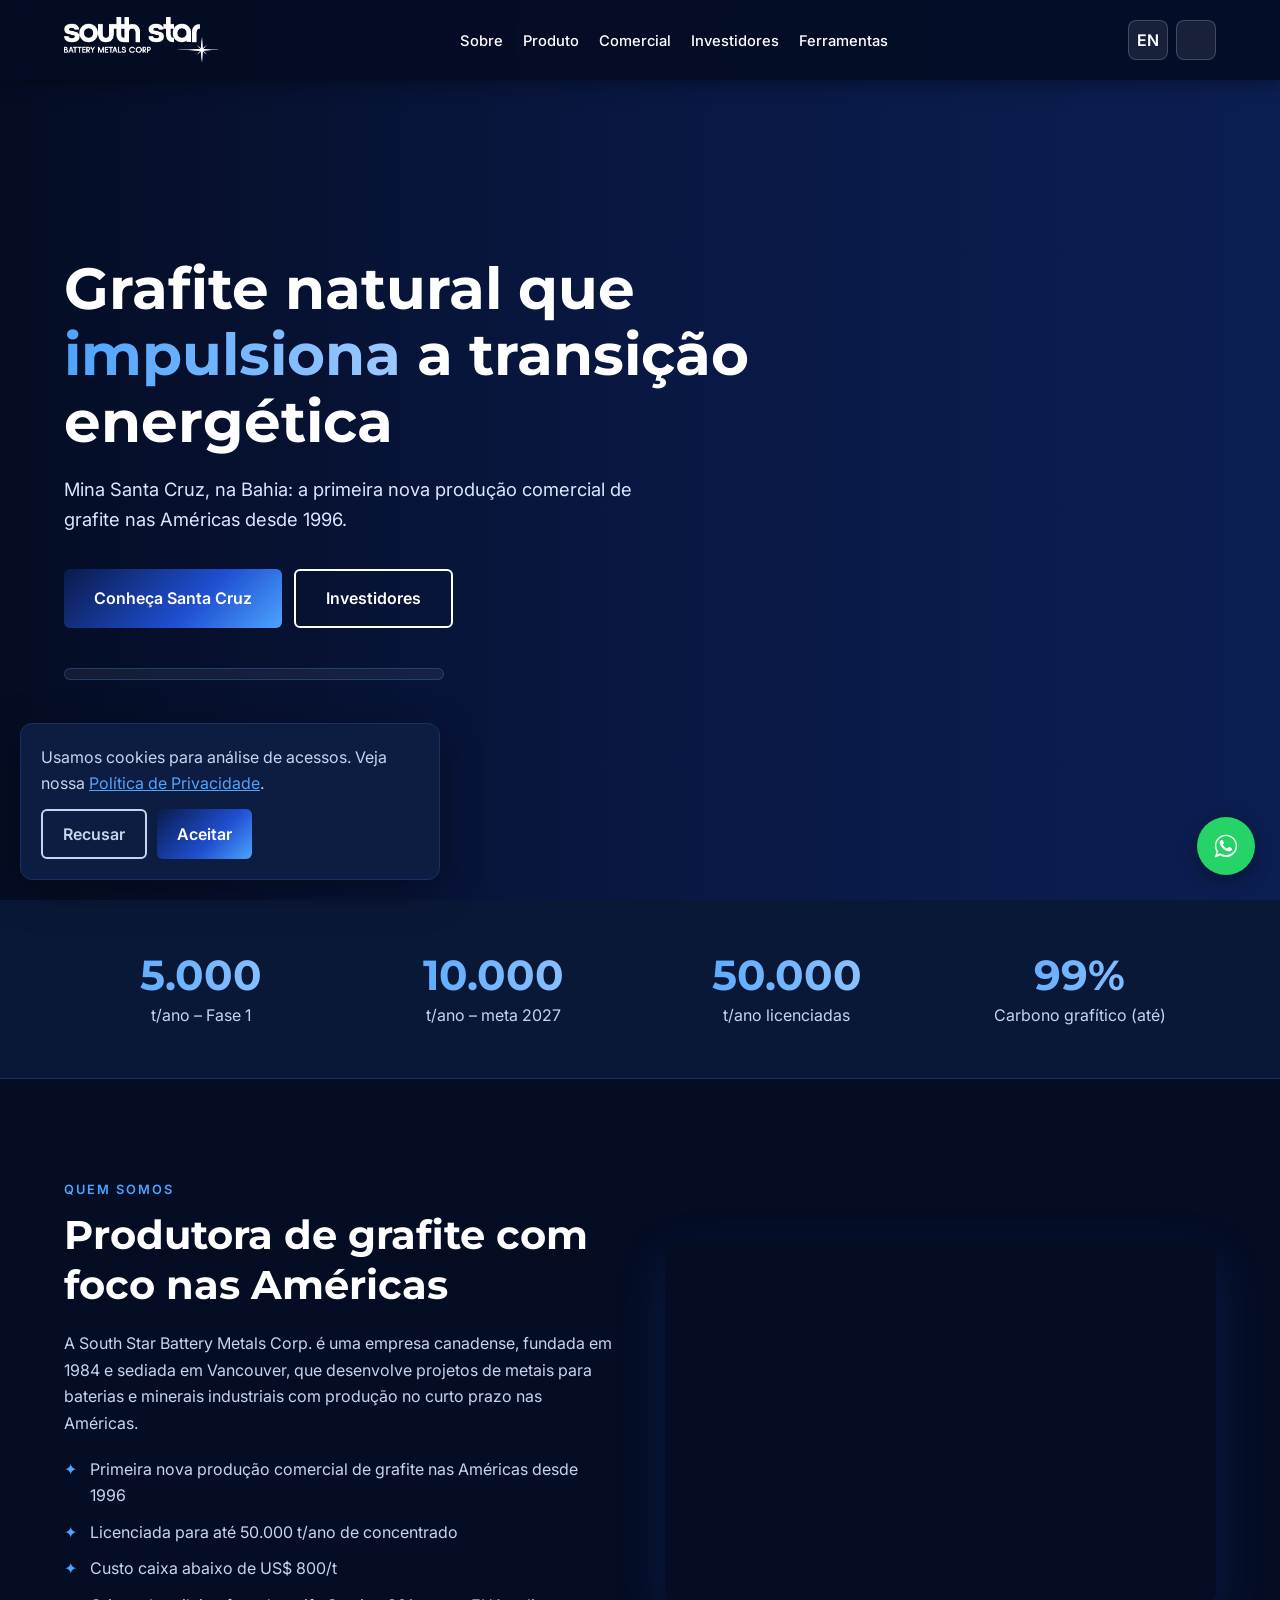
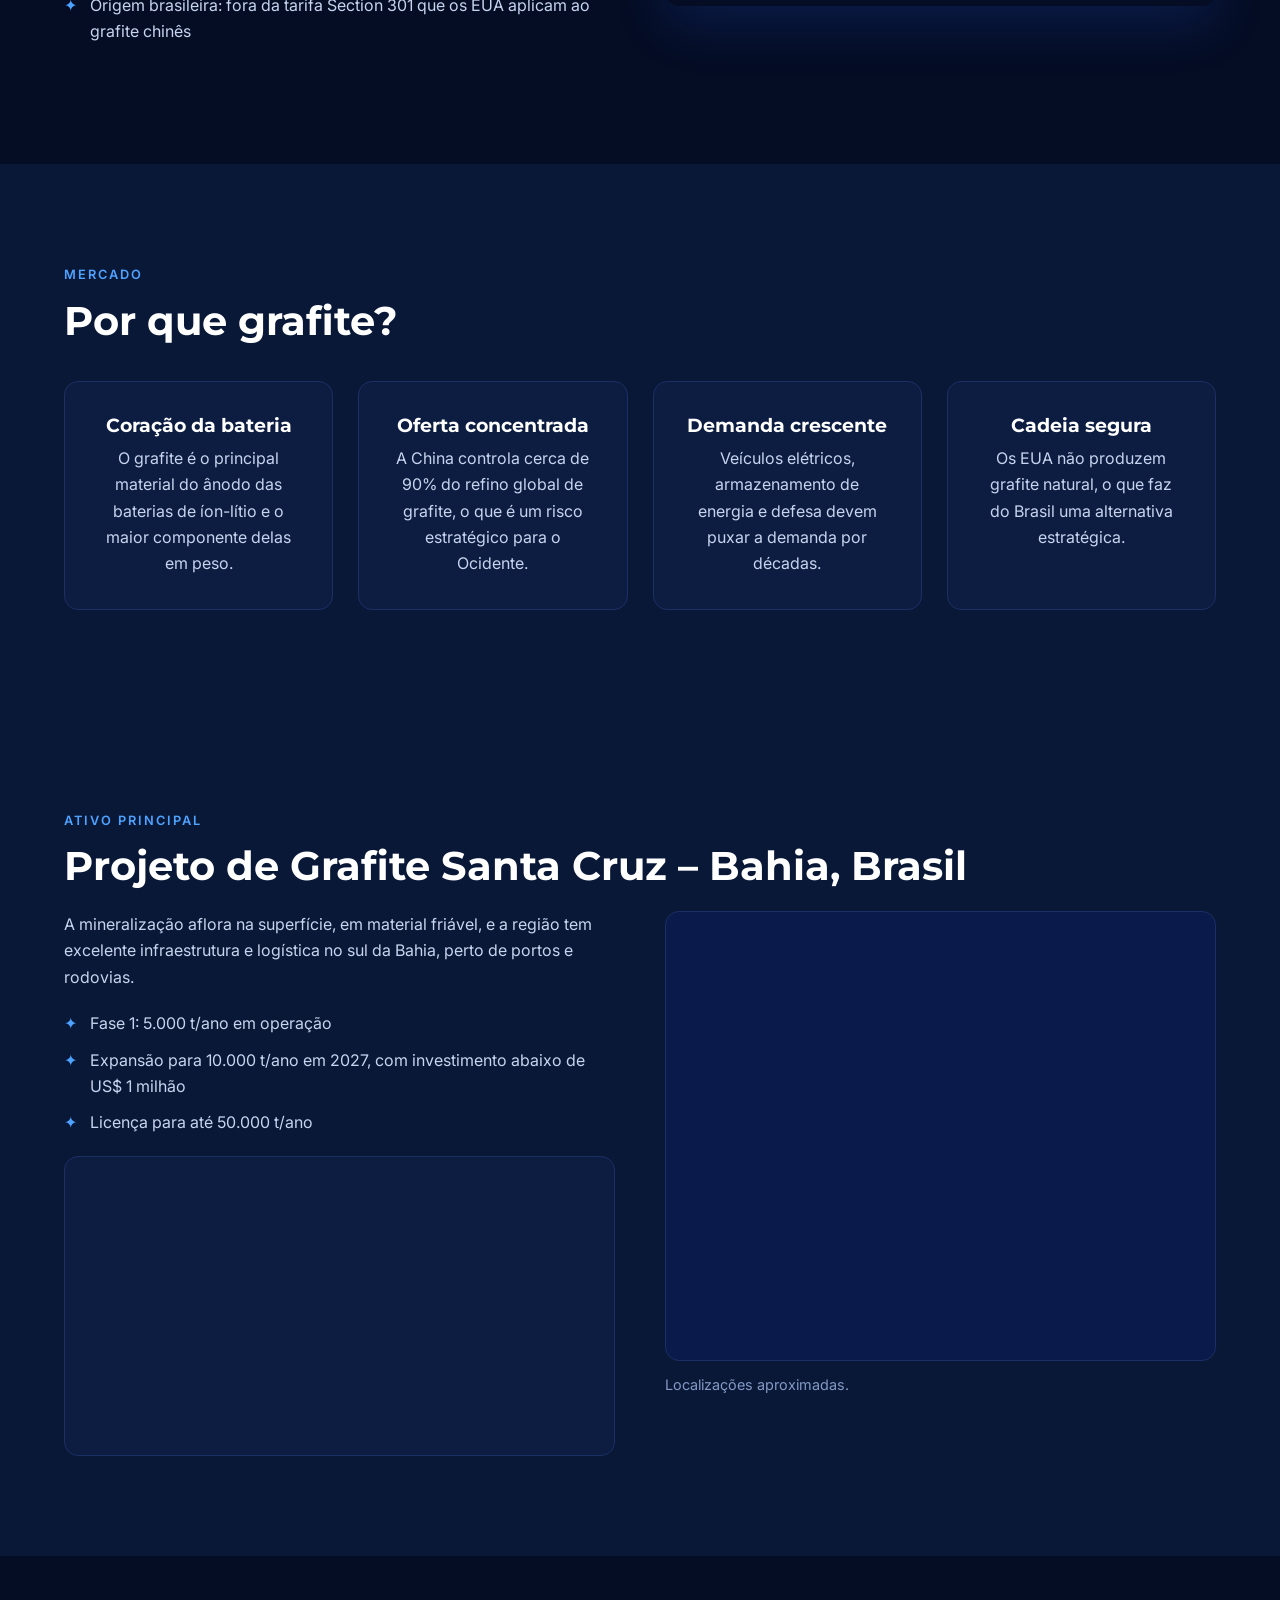
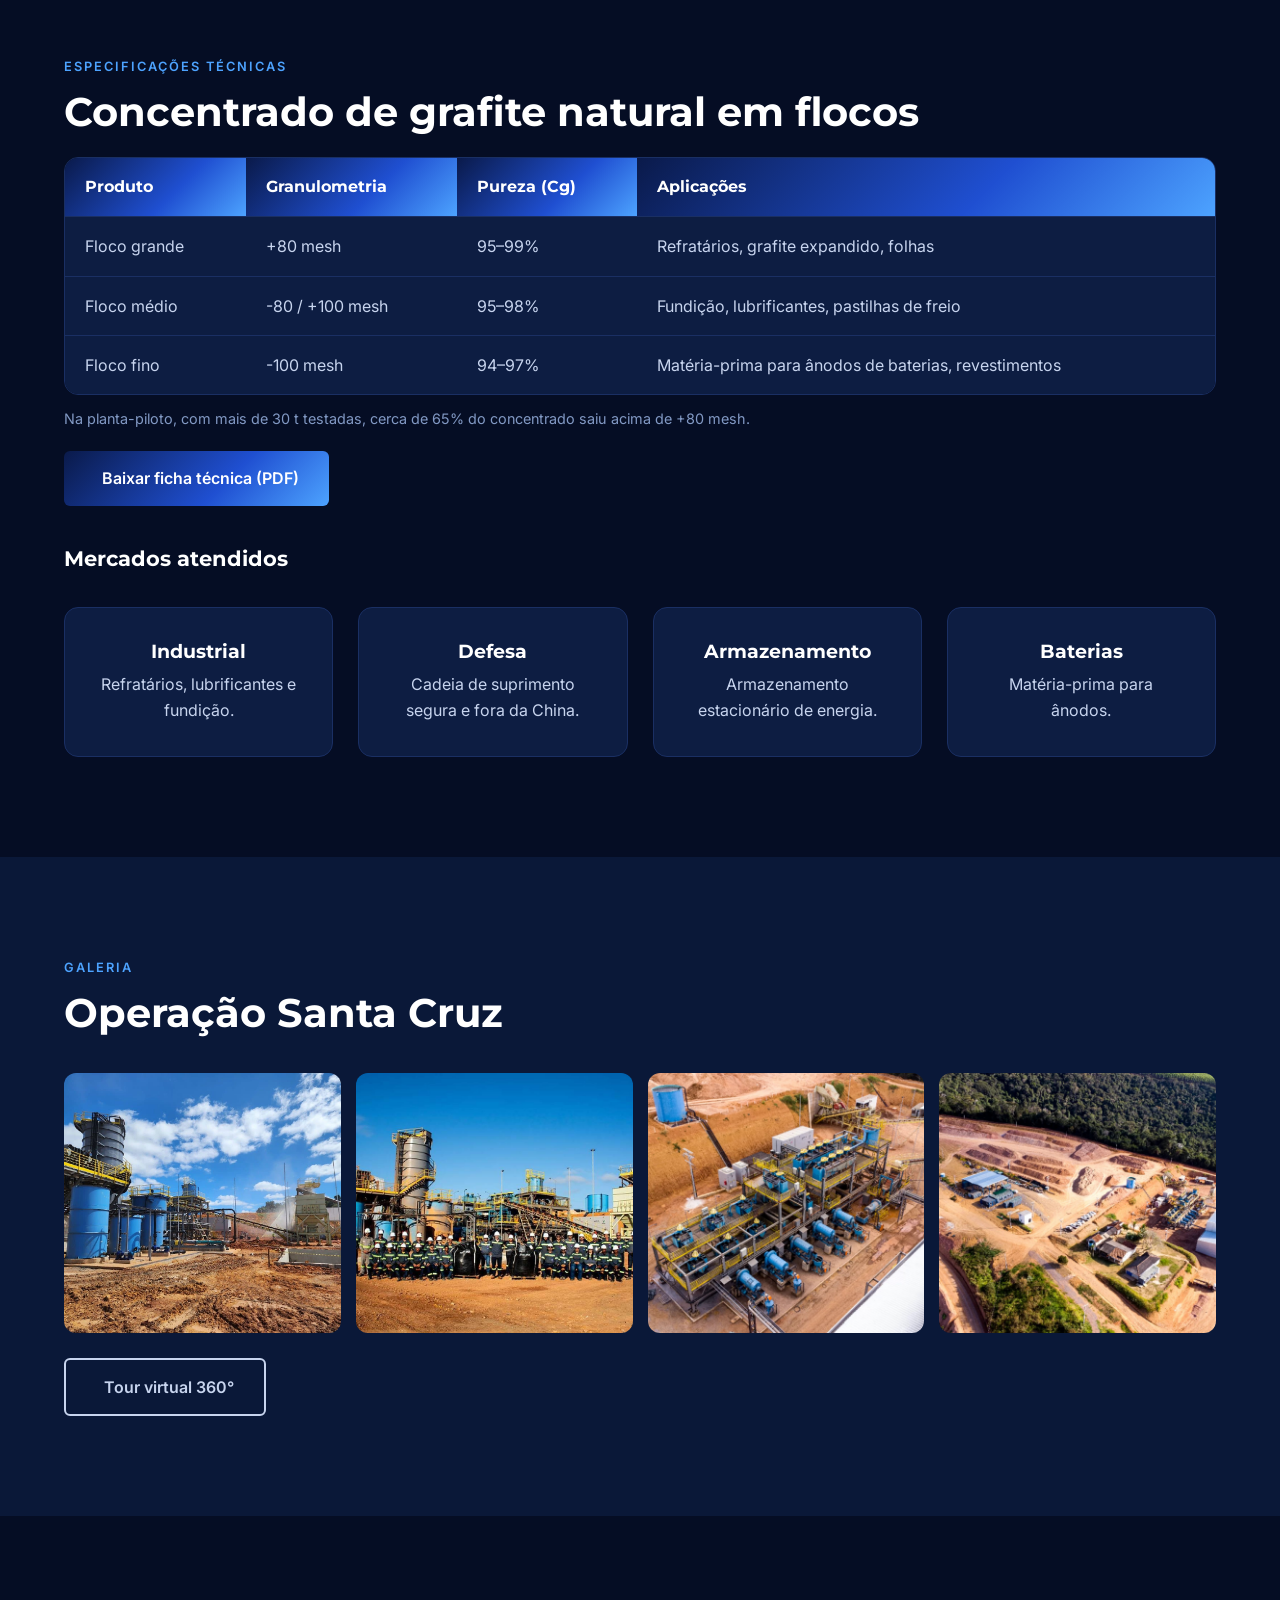
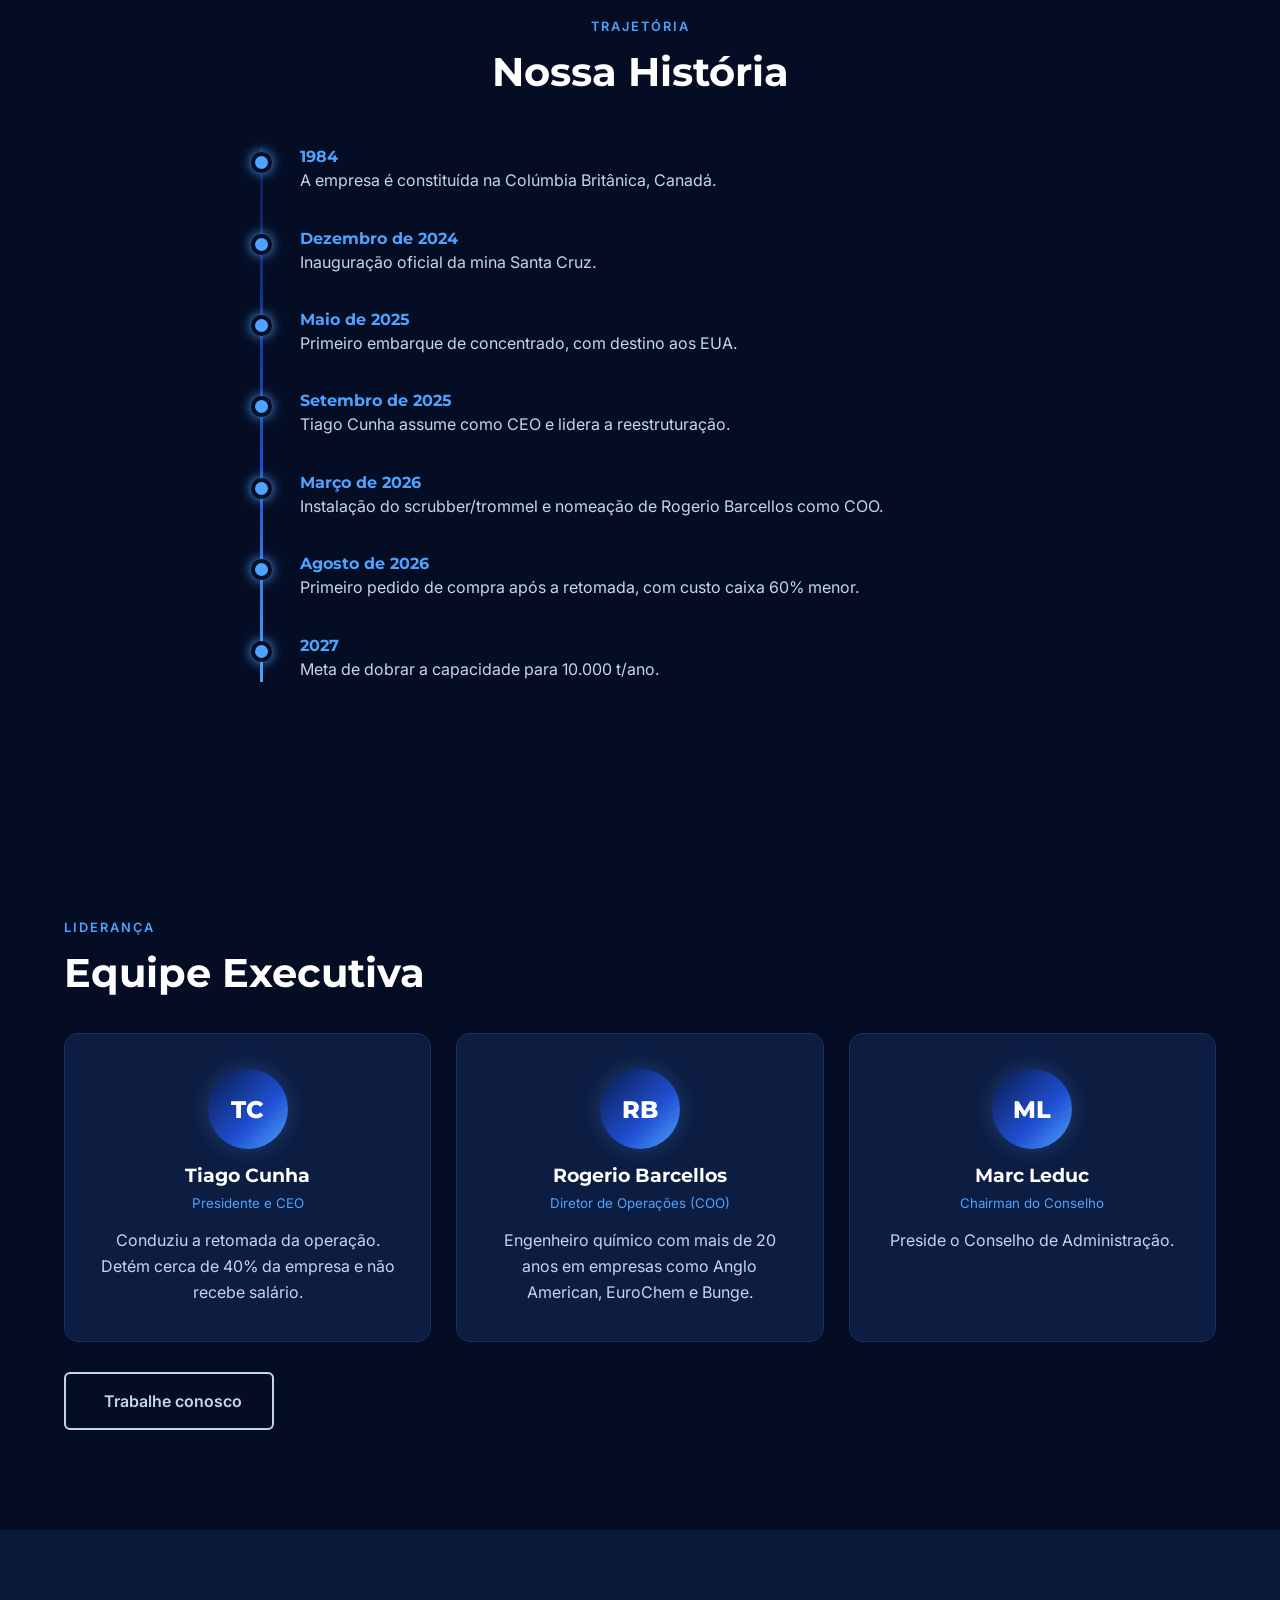
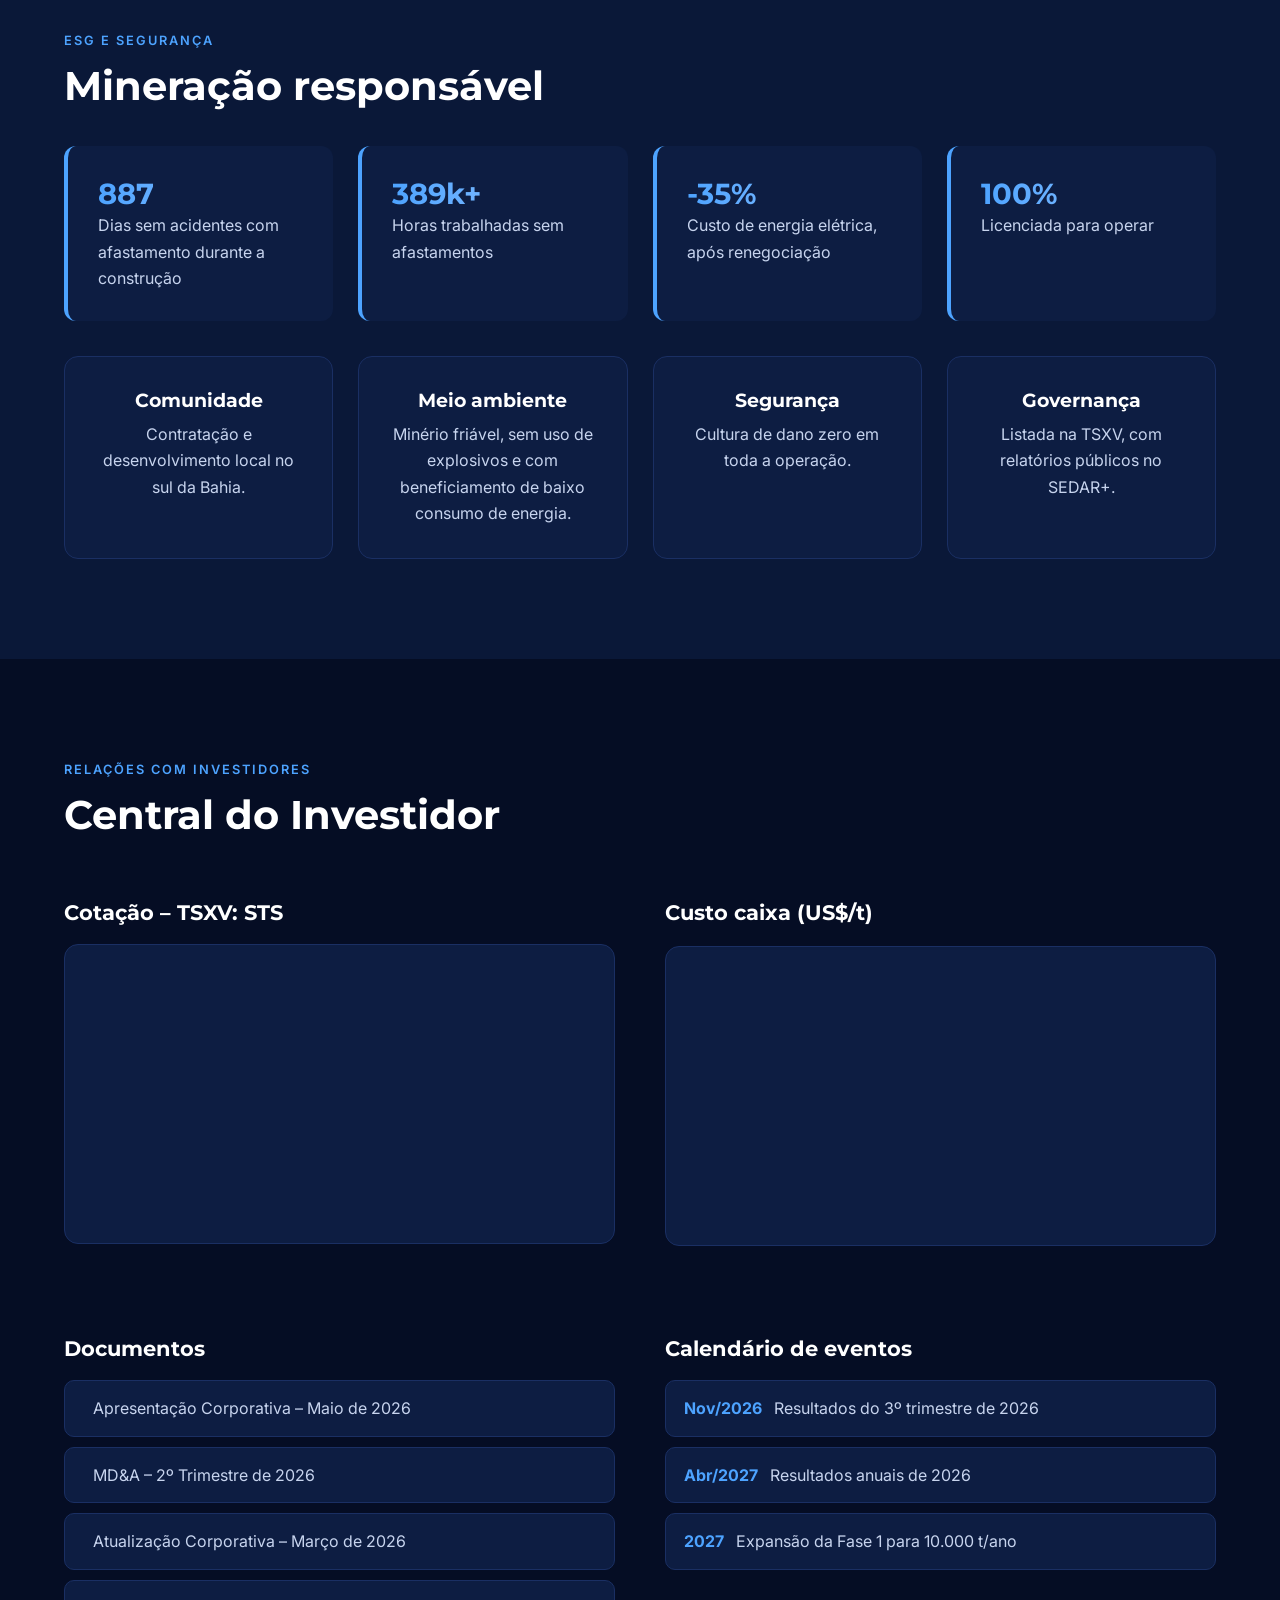
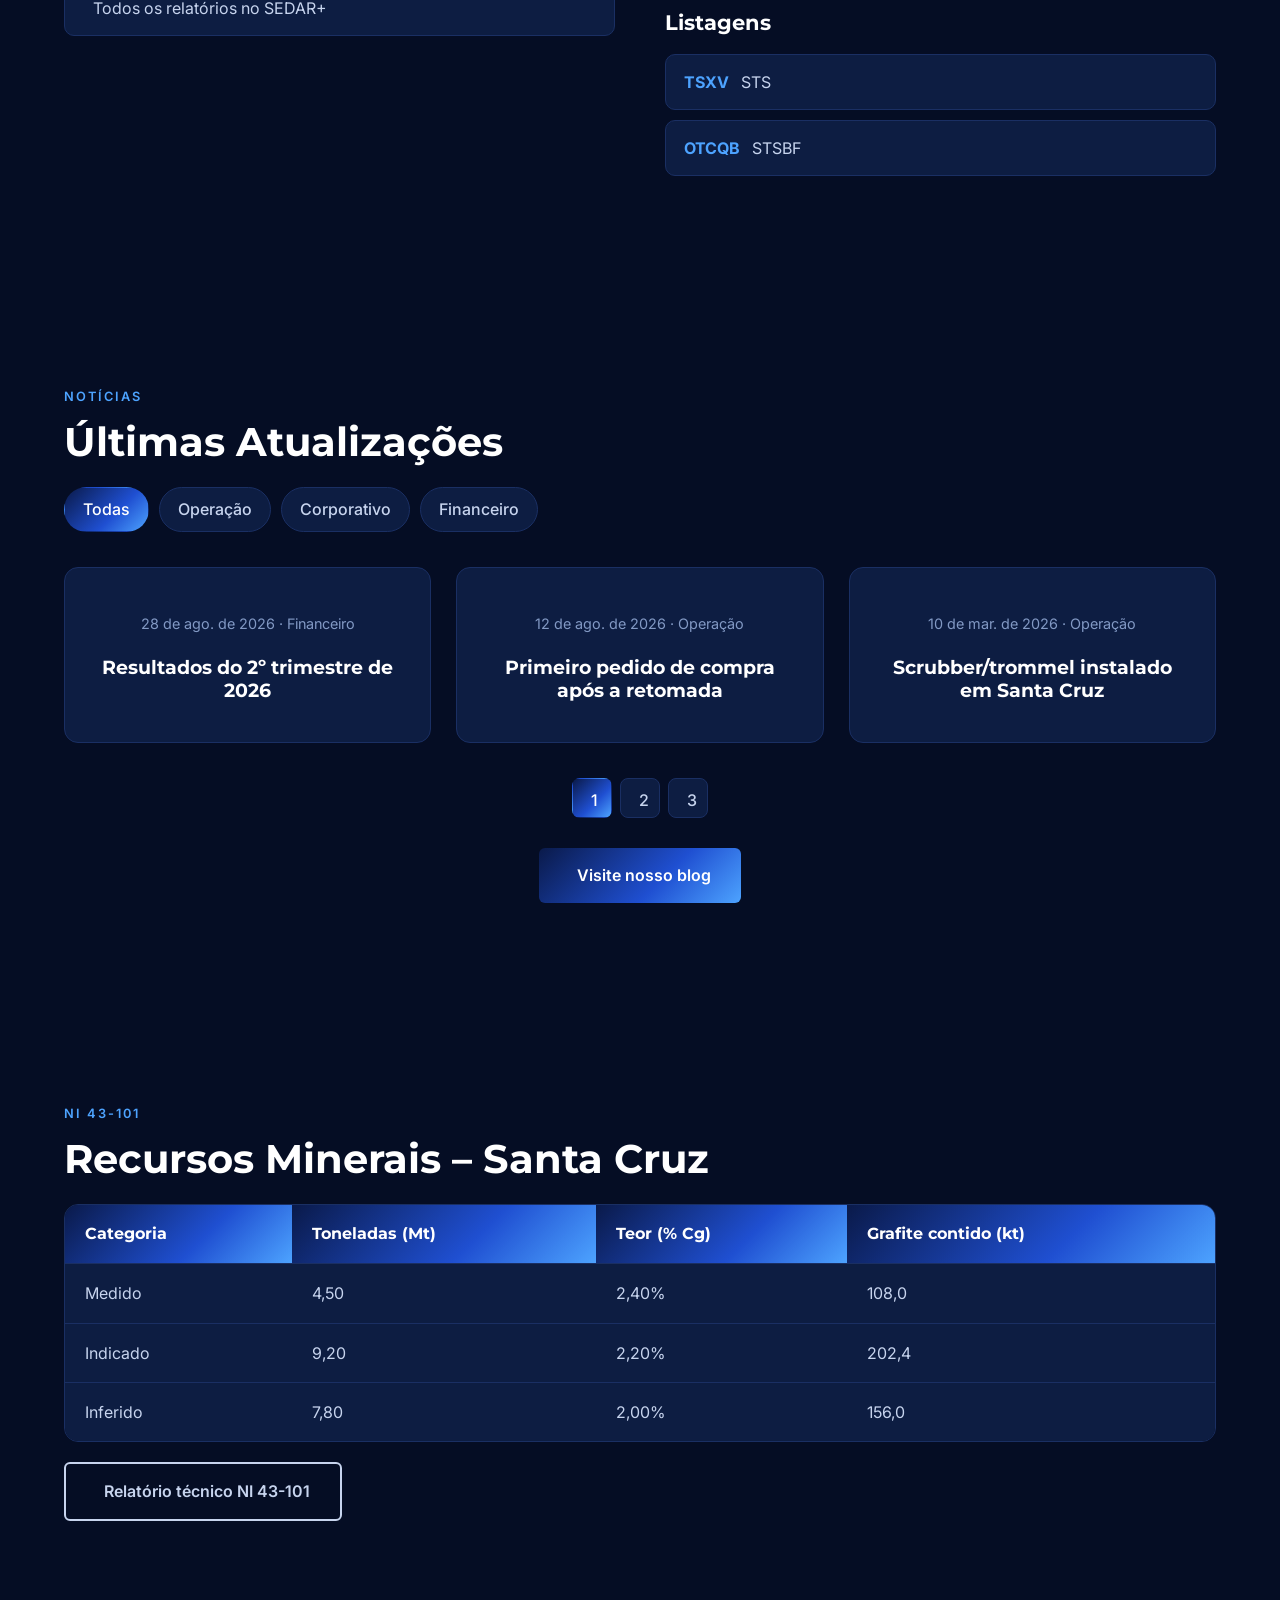
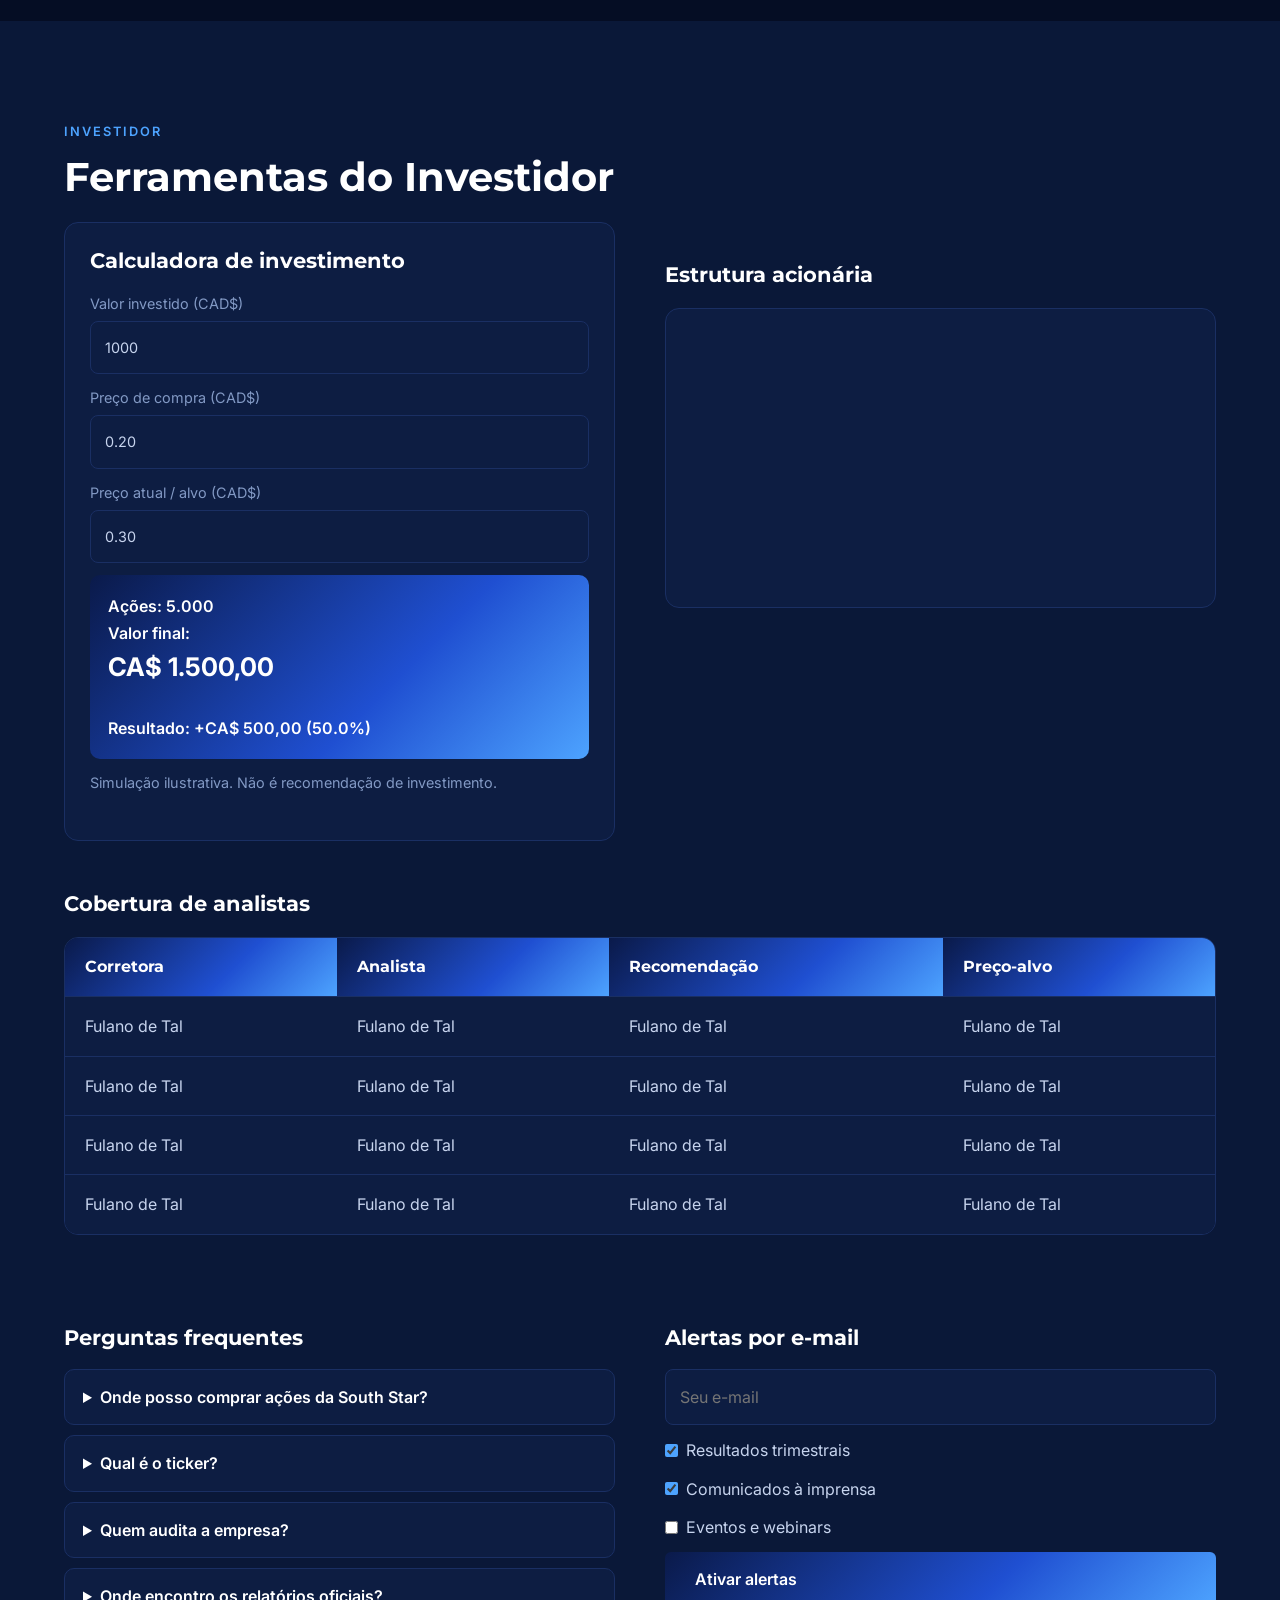
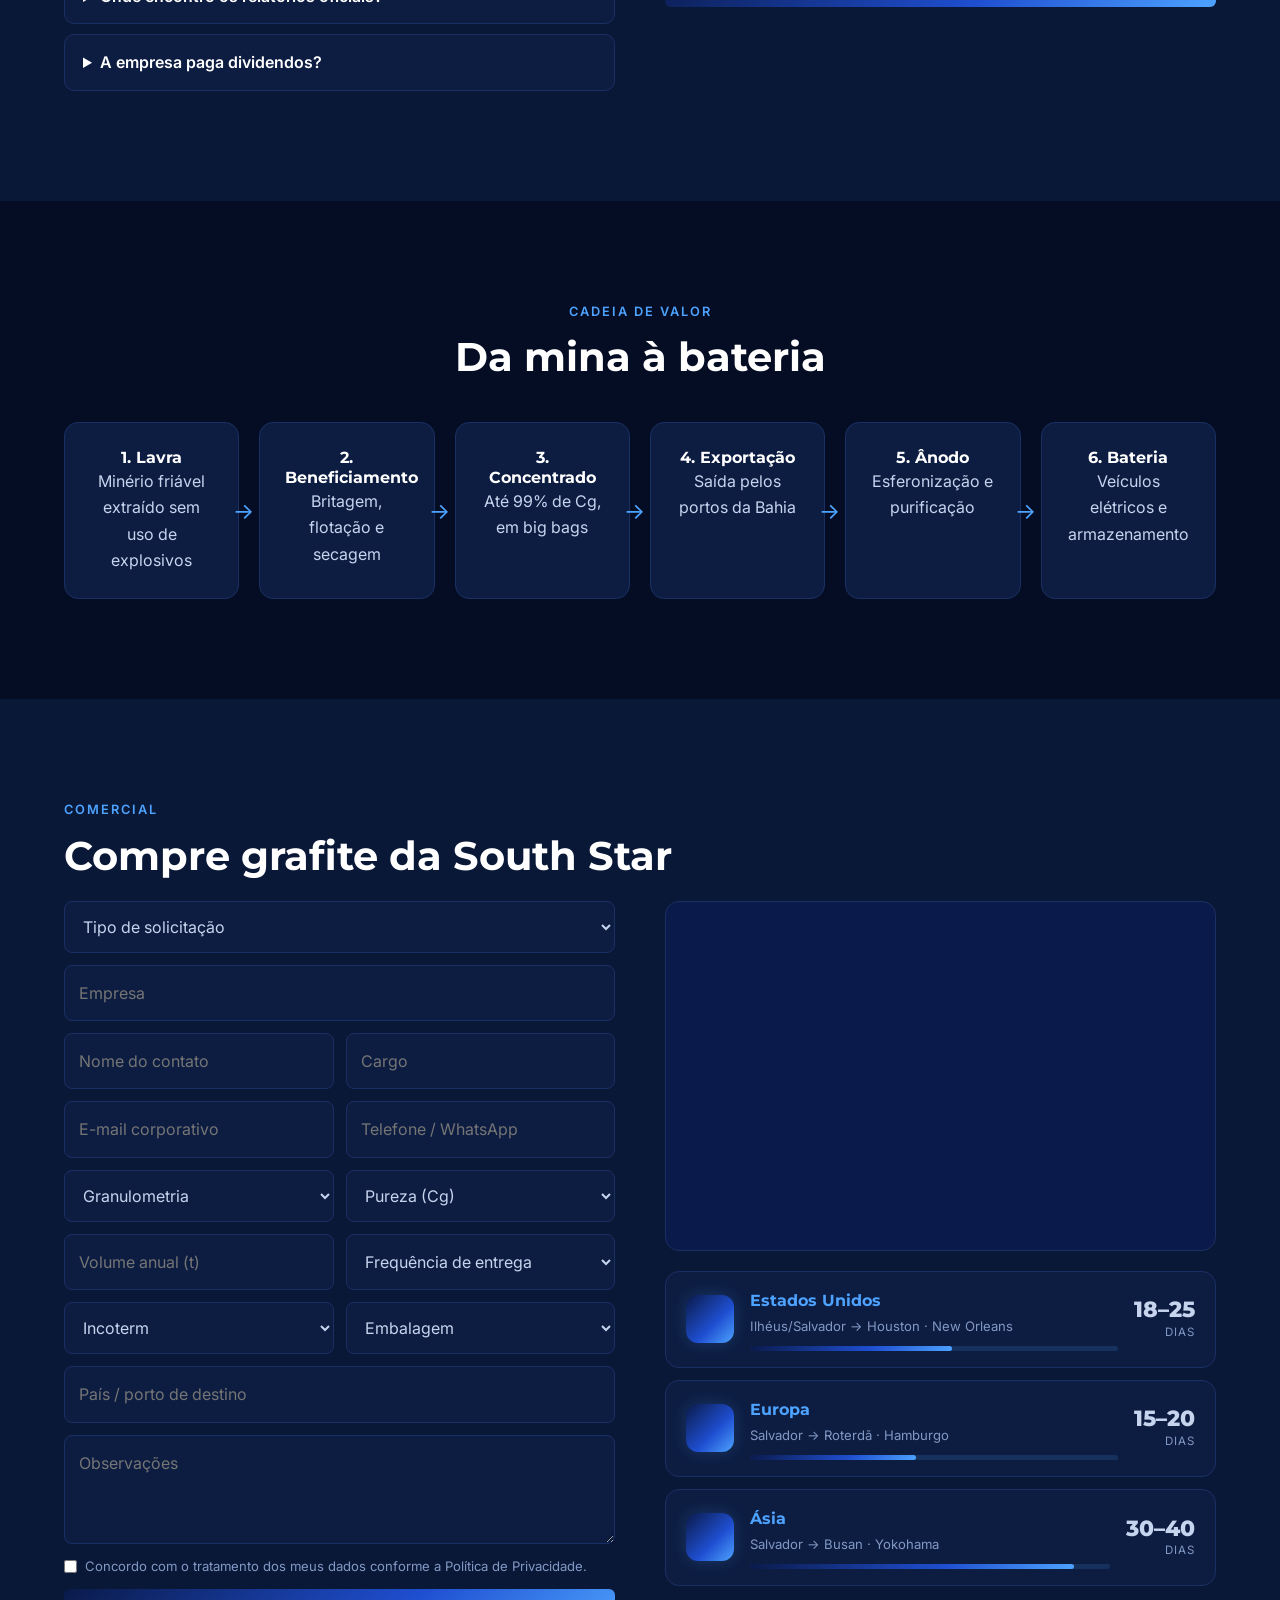
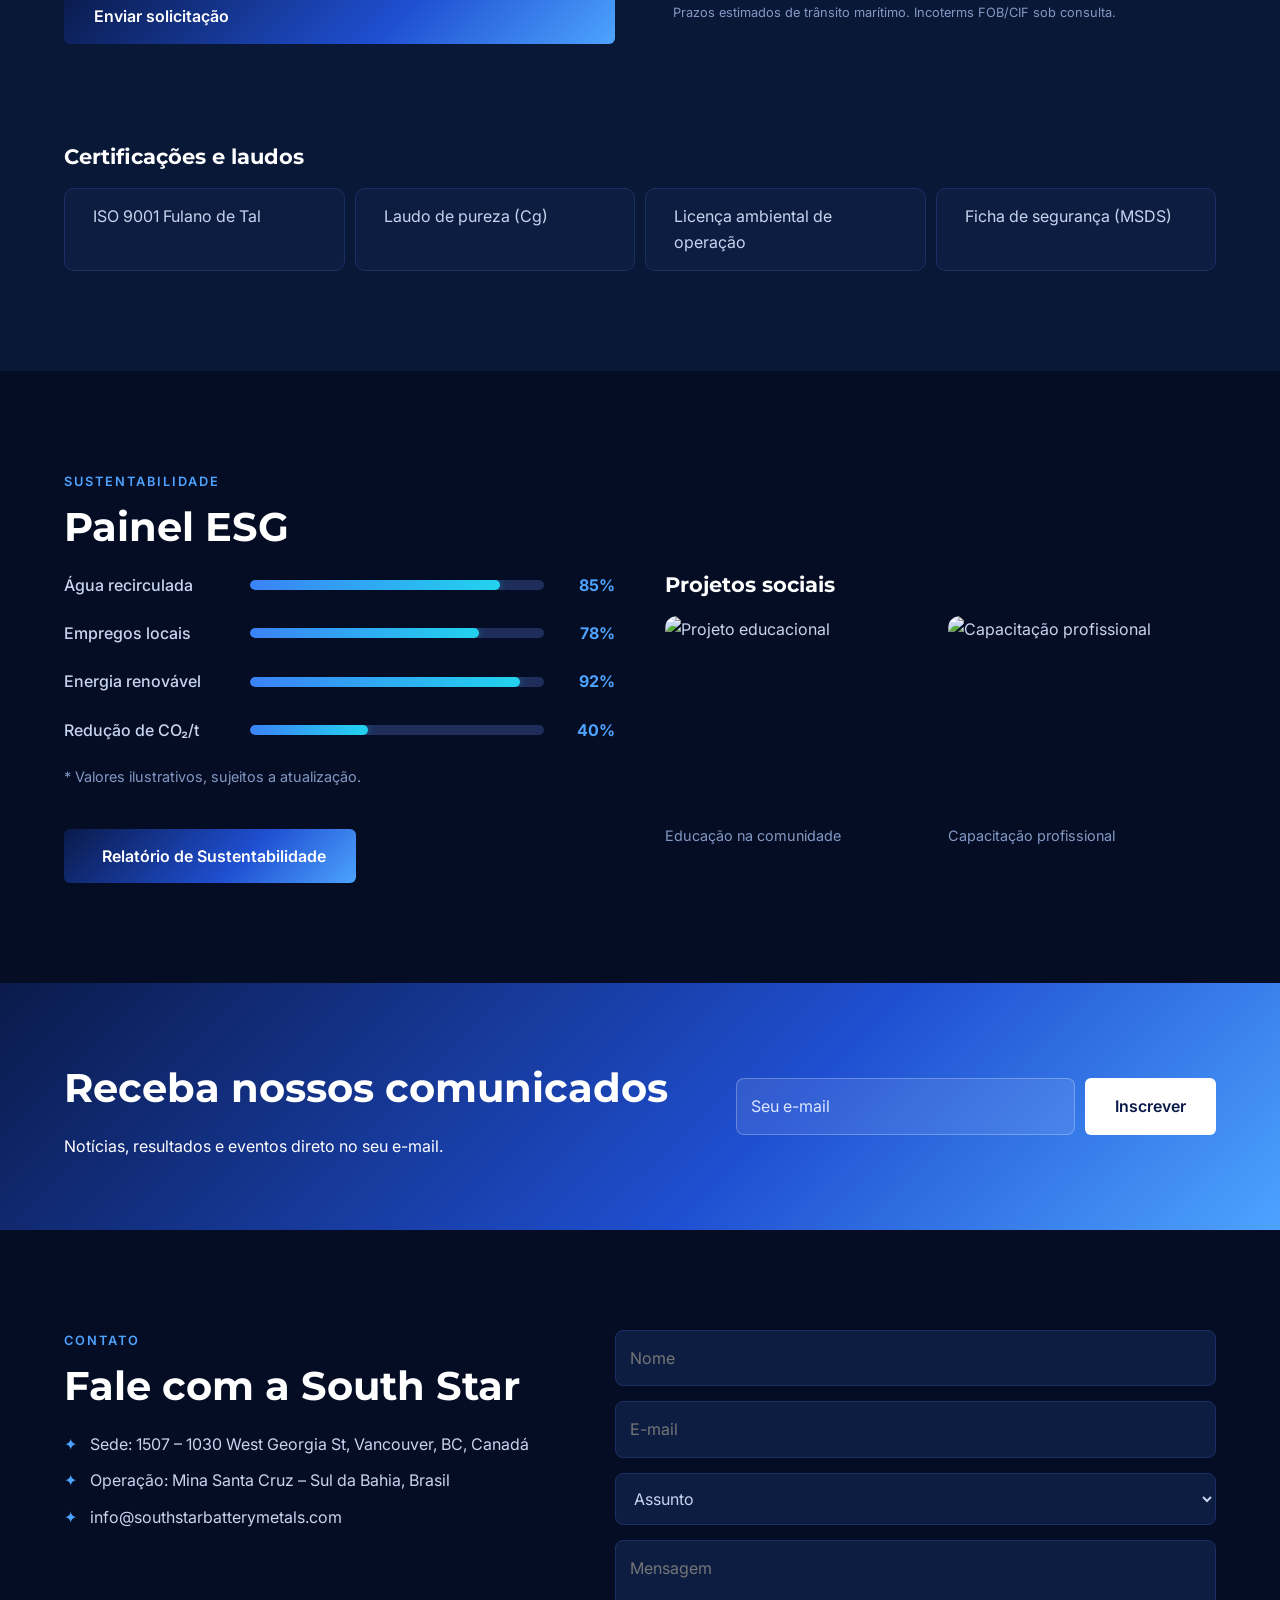
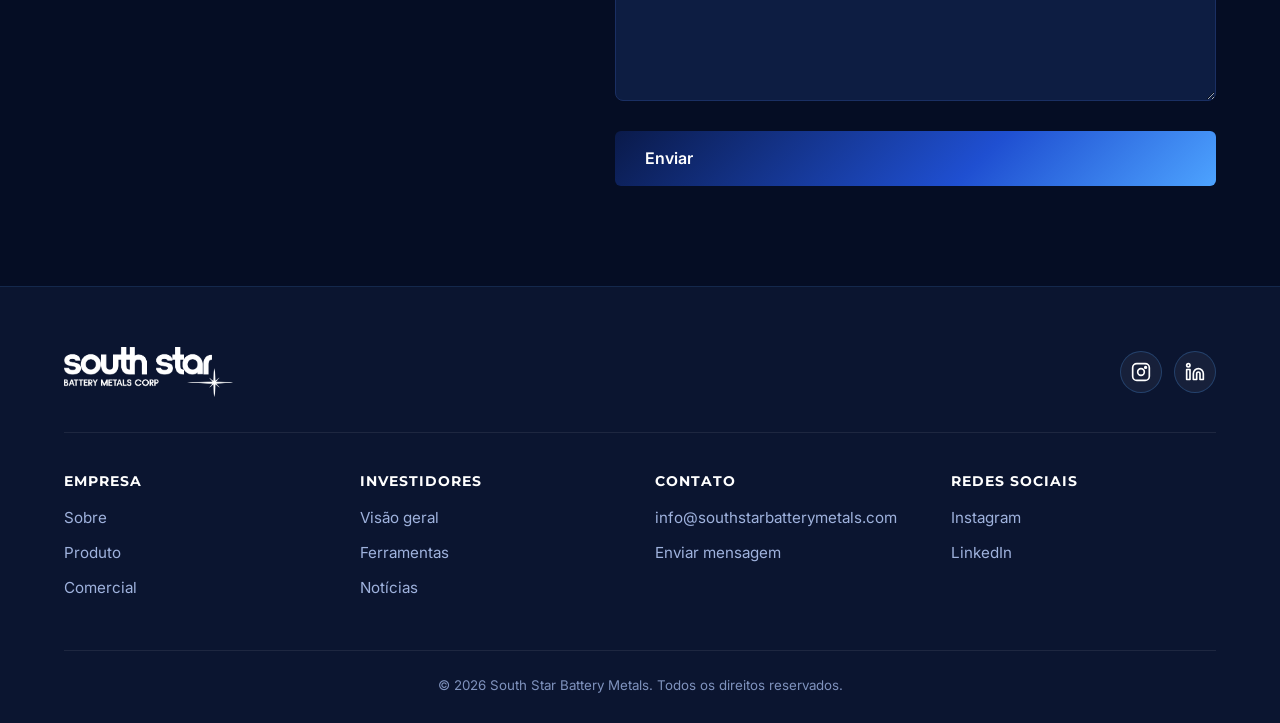
==== commit 586e9d49: "atualizações e correção de bugs" ====
--- a/view/index.html
+++ b/view/index.html
@@ -44,7 +44,9 @@
 
 <header id="header">
  <nav class="container" aria-label="Menu principal">
-  <a href="#" class="logo">south <span>star</span> <i class="star" aria-hidden="true">✦</i></a>
+  <a href="/" class="logo" aria-label="South Star Battery Metals – início">
+   <img src="/img/Logo%20SouthStar%20-%20White.png" alt="South Star Battery Metals" width="180" height="46">
+  </a>
   <ul class="menu" id="menu">
    <li><a href="#sobre" data-en="About">Sobre</a></li>
    <li><a href="#produto" data-en="Product">Produto</a></li>
@@ -65,11 +67,11 @@
 <!-- HERO -->
 <section class="hero">
  <video class="hero-video" autoplay muted loop playsinline preload="metadata" aria-hidden="true" poster="https://images.unsplash.com/photo-1578319439584-104c94d37305?w=1600&fm=webp&q=70">
-  <source src="assets/hero.mp4" type="video/mp4">
+  <source src="/assets/hero.mp4" type="video/mp4">
  </video>
  <div class="hero-overlay" aria-hidden="true"></div>
  <div class="container hero-content">
-  <p class="tag">Graphite for the Future</p>
+  <p class="tag"></p>
   <h1 data-en="Natural graphite <span>powering</span> the energy transition">Grafite natural que <span>impulsiona</span> a transição energética</h1>
   <p data-en="Santa Cruz Mine, Bahia: the first new commercial graphite production in the Americas since 1996.">Mina Santa Cruz, na Bahia: a primeira nova produção comercial de grafite nas Américas desde 1996.</p>
   <div class="hero-btns">
@@ -172,7 +174,7 @@
    </table>
   </div>
   <p class="muted" data-en="Pilot plant (>30 t): ~65% of concentrate at +80 mesh.">Na planta-piloto, com mais de 30 t testadas, cerca de 65% do concentrado saiu acima de +80 mesh.</p>
-  <a href="assets/ficha-tecnica.pdf" class="btn btn-main" download><i data-lucide="download"></i> <span data-en="Download data sheet (PDF)">Baixar ficha técnica (PDF)</span></a>
+  <a href="/assets/ficha-tecnica.pdf" class="btn btn-main" download><i data-lucide="download"></i> <span data-en="Download data sheet (PDF)">Baixar ficha técnica (PDF)</span></a>
 
   <h3 class="sub" data-en="Markets served">Mercados atendidos</h3>
   <div class="cards">
@@ -190,12 +192,12 @@
   <p class="tag" data-en="Gallery">Galeria</p>
   <h2 class="title" data-en="Santa Cruz operations">Operação Santa Cruz</h2>
   <div class="gallery">
-   <img src="https://images.unsplash.com/photo-1578319439584-104c94d37305?w=800&fm=webp&q=70" alt="Mina a céu aberto" loading="lazy" tabindex="0">
-   <img src="https://images.unsplash.com/photo-1518709268805-4e9042af9f23?w=800&fm=webp&q=70" alt="Concentrado de grafite" loading="lazy" tabindex="0">
-   <img src="https://images.unsplash.com/photo-1581092160562-40aa08e78837?w=800&fm=webp&q=70" alt="Planta de beneficiamento" loading="lazy" tabindex="0">
-   <img src="https://images.unsplash.com/photo-1586528116311-ad8dd3c8310d?w=800&fm=webp&q=70" alt="Embarque de produto" loading="lazy" tabindex="0">
-  </div>
-  <a href="tour.html" class="btn btn-out" style="margin-top:25px"><i data-lucide="rotate-3d"></i> <span data-en="360° virtual tour">Tour virtual 360°</span></a>
+   <img src="/img/foto 1 santacruz.jpeg" alt="Mina a céu aberto" loading="lazy" tabindex="0">
+   <img src="/img/foto 2 santacruz.jpg" alt="Concentrado de grafite" loading="lazy" tabindex="0">
+   <img src="/img/foto 3 santacruz.jpg" alt="Planta de beneficiamento" loading="lazy" tabindex="0">
+   <img src="/img/foto 4 santacruz.jpg" alt="Embarque de produto" loading="lazy" tabindex="0">
+  </div>
+  <a href="/view/tour.html" class="btn btn-out" style="margin-top:25px"><i data-lucide="rotate-3d"></i> <span data-en="360° virtual tour">Tour virtual 360°</span></a>
  </div>
 </section>
 
@@ -226,7 +228,7 @@
    <div class="member reveal"><div class="avatar" aria-hidden="true">RB</div><h3>Rogerio Barcellos</h3><small data-en="Chief Operating Officer">Diretor de Operações (COO)</small><p data-en="Chemical engineer with 20+ years at Anglo American, EuroChem and Bunge.">Engenheiro químico com mais de 20 anos em empresas como Anglo American, EuroChem e Bunge.</p></div>
    <div class="member reveal"><div class="avatar" aria-hidden="true">ML</div><h3>Marc Leduc</h3><small data-en="Chairman of the Board">Chairman do Conselho</small><p data-en="Chairs the Board of Directors.">Preside o Conselho de Administração.</p></div>
   </div>
-  <a href="carreiras.html" class="btn btn-out" style="margin-top:30px"><i data-lucide="briefcase"></i> <span data-en="Work with us">Trabalhe conosco</span></a>
+  <a href="/view/carreiras.html" class="btn btn-out" style="margin-top:30px"><i data-lucide="briefcase"></i> <span data-en="Work with us">Trabalhe conosco</span></a>
  </div>
 </section>
 
@@ -309,7 +311,7 @@
   </div>
   <div class="cards" id="newsList" aria-live="polite"></div>
   <div class="pagination" id="pagination"></div>
-  <div class="center" style="margin-top:30px"><a href="blog.html" class="btn btn-main"><i data-lucide="book-open"></i> <span data-en="Visit our blog">Visite nosso blog</span></a></div>
+  <div class="center" style="margin-top:30px"><a href="/view/blog.html" class="btn btn-main"><i data-lucide="book-open"></i> <span data-en="Visit our blog">Visite nosso blog</span></a></div>
  </div>
 </section>
 
@@ -329,7 +331,7 @@
     </tbody>
    </table>
   </div>
-  <a href="assets/ni43-101.pdf" class="btn btn-out" style="margin-top:20px" download><i data-lucide="file-down"></i> <span data-en="NI 43-101 technical report">Relatório técnico NI 43-101</span></a>
+  <a href="/assets/ni43-101.pdf" class="btn btn-out" style="margin-top:20px" download><i data-lucide="file-down"></i> <span data-en="NI 43-101 technical report">Relatório técnico NI 43-101</span></a>
  </div>
 </section>
 
@@ -415,41 +417,125 @@
   <p class="tag" data-en="Sales">Comercial</p>
   <h2 class="title" data-en="Buy graphite from South Star">Compre grafite da South Star</h2>
   <div class="ir-grid">
-   <form id="quoteForm" class="alert-form reveal" action="https://formspree.io/f/SEU_ID" method="POST">
-    <select name="tipo" required aria-label="Tipo de solicitação">
-     <option value="" data-en="Request type">Tipo de solicitação</option>
-     <option value="cotacao" data-en="Quote">Cotação</option>
-     <option value="amostra" data-en="Sample">Amostra</option>
-    </select>
-    <input name="empresa" type="text" placeholder="Empresa" data-en-ph="Company" required aria-label="Empresa" autocomplete="organization">
-    <input name="email" type="email" placeholder="E-mail corporativo" data-en-ph="Corporate email" required aria-label="E-mail corporativo" autocomplete="email">
-    <select name="granulometria" required aria-label="Granulometria">
-     <option value="" data-en="Particle size">Granulometria</option>
-     <option value="+80">+80 mesh</option>
-     <option value="-80/+100">-80/+100 mesh</option>
-     <option value="-100">-100 mesh</option>
-    </select>
-    <input name="volume" type="number" placeholder="Volume anual (t)" data-en-ph="Annual volume (t)" min="1" aria-label="Volume anual">
-    <input name="destino" type="text" placeholder="País / porto de destino" data-en-ph="Destination country / port" aria-label="Destino">
-    <textarea name="obs" rows="3" placeholder="Observações" data-en-ph="Notes" aria-label="Observações"></textarea>
-    <button class="btn btn-main" type="submit" data-en="Send request">Enviar solicitação</button>
-    <p class="form-msg" role="status" aria-live="polite"></p>
-   </form>
+    <form id="quoteForm" class="alert-form quote-form reveal" action="https://formspree.io/f/SEU_ID" method="POST">
+ <select name="tipo" required aria-label="Tipo de solicitação">
+  <option value="" data-en="Request type">Tipo de solicitação</option>
+  <option value="cotacao" data-en="Quote">Cotação</option>
+  <option value="amostra" data-en="Sample">Amostra</option>
+  <option value="contrato" data-en="Supply agreement">Contrato de fornecimento</option>
+ </select>
+
+ <input name="empresa" type="text" placeholder="Empresa" data-en-ph="Company" required aria-label="Empresa" autocomplete="organization">
+
+ <div class="form-row">
+  <input name="nome" type="text" placeholder="Nome do contato" data-en-ph="Contact name" required aria-label="Nome do contato" autocomplete="name">
+  <input name="cargo" type="text" placeholder="Cargo" data-en-ph="Job title" aria-label="Cargo" autocomplete="organization-title">
+ </div>
+
+ <div class="form-row">
+  <input name="email" type="email" placeholder="E-mail corporativo" data-en-ph="Corporate email" required aria-label="E-mail corporativo" autocomplete="email">
+  <input name="telefone" type="tel" placeholder="Telefone / WhatsApp" data-en-ph="Phone / WhatsApp" aria-label="Telefone" autocomplete="tel">
+ </div>
+
+ <div class="form-row">
+  <select name="granulometria" required aria-label="Granulometria">
+   <option value="" data-en="Particle size">Granulometria</option>
+   <option value="+80">+80 mesh</option>
+   <option value="-80/+100">-80/+100 mesh</option>
+   <option value="-100">-100 mesh</option>
+  </select>
+  <select name="pureza" aria-label="Pureza">
+   <option value="" data-en="Purity (Cg)">Pureza (Cg)</option>
+   <option value="94-95">94–95%</option>
+   <option value="95-97">95–97%</option>
+   <option value="97-99">97–99%</option>
+  </select>
+ </div>
+
+ <div class="form-row">
+  <input name="volume" type="number" placeholder="Volume anual (t)" data-en-ph="Annual volume (t)" min="1" aria-label="Volume anual">
+  <select name="frequencia" aria-label="Frequência de entrega">
+   <option value="" data-en="Delivery frequency">Frequência de entrega</option>
+   <option value="spot" data-en="Spot (single)">Spot (única)</option>
+   <option value="mensal" data-en="Monthly">Mensal</option>
+   <option value="trimestral" data-en="Quarterly">Trimestral</option>
+  </select>
+ </div>
+
+ <div class="form-row">
+  <select name="incoterm" aria-label="Incoterm">
+   <option value="" data-en="Incoterm">Incoterm</option>
+   <option value="FOB">FOB</option>
+   <option value="CIF">CIF</option>
+   <option value="CFR">CFR</option>
+   <option value="EXW">EXW</option>
+  </select>
+  <select name="embalagem" aria-label="Embalagem">
+   <option value="" data-en="Packaging">Embalagem</option>
+   <option value="bigbag-1t" data-en="Big bag 1 t">Big bag 1 t</option>
+   <option value="saco-25kg" data-en="25 kg bags">Sacos de 25 kg</option>
+   <option value="outra" data-en="Other">Outra</option>
+  </select>
+ </div>
+
+ <input name="destino" type="text" placeholder="País / porto de destino" data-en-ph="Destination country / port" aria-label="Destino">
+
+ <textarea name="obs" rows="3" placeholder="Observações" data-en-ph="Notes" aria-label="Observações"></textarea>
+
+ <label class="chk">
+  <input type="checkbox" name="lgpd" required>
+  <span data-en="I agree to the processing of my data under the Privacy Policy.">Concordo com o tratamento dos meus dados conforme a Política de Privacidade.</span>
+ </label>
+
+ <button class="btn btn-main" type="submit" data-en="Send request">Enviar solicitação</button>
+ <p class="form-msg" role="status" aria-live="polite"></p>
+</form>
+
+
+   
    <div class="reveal">
     <div id="worldMap" role="region" aria-label="Mapa logístico mundial"></div>
-    <ul class="docs" style="margin-top:15px">
-     <li><b data-en="USA">EUA</b> <span data-en="18 – 25 days">18 – 25 dias</span></li>
-     <li><b data-en="Europe">Europa</b> <span data-en="15 – 20 days">15 – 20 dias</span></li>
-     <li><b data-en="Asia">Ásia</b> <span data-en="30 – 40 days">30 – 40 dias</span></li>
-    </ul>
+    <div class="lanes">
+     <div class="lane">
+      <div class="lane-ic"><i data-lucide="ship"></i></div>
+      <div class="lane-info">
+       <b data-en="United States">Estados Unidos</b>
+       <small data-en="Ilhéus/Salvador → Houston · New Orleans">Ilhéus/Salvador → Houston · New Orleans</small>
+       <div class="lane-bar"><i style="--v:55%"></i></div>
+      </div>
+      <div class="lane-days"><strong>18–25</strong><span data-en="days">dias</span></div>
+     </div>
+     <div class="lane">
+      <div class="lane-ic"><i data-lucide="ship"></i></div>
+      <div class="lane-info">
+       <b data-en="Europe">Europa</b>
+       <small data-en="Salvador → Rotterdam · Hamburg">Salvador → Roterdã · Hamburgo</small>
+       <div class="lane-bar"><i style="--v:45%"></i></div>
+      </div>
+      <div class="lane-days"><strong>15–20</strong><span data-en="days">dias</span></div>
+     </div>
+     <div class="lane">
+      <div class="lane-ic"><i data-lucide="ship"></i></div>
+      <div class="lane-info">
+       <b data-en="Asia">Ásia</b>
+       <small data-en="Salvador → Busan · Yokohama">Salvador → Busan · Yokohama</small>
+       <div class="lane-bar"><i style="--v:90%"></i></div>
+      </div>
+      <div class="lane-days"><strong>30–40</strong><span data-en="days">dias</span></div>
+     </div>
+     <p class="lane-note muted">
+      <i data-lucide="info"></i>
+      <span data-en="Estimated sea transit times. Incoterms FOB / CIF available upon request.">Prazos estimados de trânsito marítimo. Incoterms FOB/CIF sob consulta.</span>
+     </p>
+    </div>
    </div>
   </div>
   <h3 class="sub" data-en="Certifications and reports">Certificações e laudos</h3>
   <ul class="docs cert">
-   <li><a href="assets/iso9001.pdf" download><i data-lucide="award"></i> ISO 9001 Fulano de Tal</a></li>
-   <li><a href="assets/laudo-pureza.pdf" download><i data-lucide="flask-conical"></i> <span data-en="Purity report (Cg)">Laudo de pureza (Cg)</span></a></li>
-   <li><a href="assets/licenca-ambiental.pdf" download><i data-lucide="leaf"></i> <span data-en="Environmental operating license">Licença ambiental de operação</span></a></li>
-   <li><a href="assets/msds.pdf" download><i data-lucide="shield-alert"></i> <span data-en="Safety data sheet (MSDS)">Ficha de segurança (MSDS)</span></a></li>
+   <li><a href="/assets/iso9001.pdf" download><i data-lucide="award"></i> ISO 9001 Fulano de Tal</a></li>
+   <li><a href="/assets/laudo-pureza.pdf" download><i data-lucide="flask-conical"></i> <span data-en="Purity report (Cg)">Laudo de pureza (Cg)</span></a></li>
+   <li><a href="/assets/licenca-ambiental.pdf" download><i data-lucide="leaf"></i> <span data-en="Environmental operating license">Licença ambiental de operação</span></a></li>
+   <li><a href="/assets/msds.pdf" download><i data-lucide="shield-alert"></i> <span data-en="Safety data sheet (MSDS)">Ficha de segurança (MSDS)</span></a></li>
   </ul>
  </div>
 </section>
@@ -466,7 +552,7 @@
     <div class="bar"><span data-en="Renewable energy">Energia renovável</span><div><i style="--v:92%"></i></div><b>92%</b></div>
     <div class="bar"><span data-en="CO₂/t reduction">Redução de CO₂/t</span><div><i style="--v:40%"></i></div><b>40%</b></div>
     <small class="muted" data-en="* Illustrative values, subject to update.">* Valores ilustrativos, sujeitos a atualização.</small>
-    <a href="assets/relatorio-sustentabilidade.pdf" class="btn btn-main" style="margin-top:20px" download><i data-lucide="download"></i> <span data-en="Sustainability Report">Relatório de Sustentabilidade</span></a>
+    <a href="/assets/relatorio-sustentabilidade.pdf" class="btn btn-main" style="margin-top:20px" download><i data-lucide="download"></i> <span data-en="Sustainability Report">Relatório de Sustentabilidade</span></a>
    </div>
    <div class="reveal">
     <h3 class="sub" style="margin-top:0" data-en="Social projects">Projetos sociais</h3>
@@ -533,12 +619,14 @@
 <footer class="footer">
  <div class="container">
   <div class="ft-top">
-   <a href="#" class="ft-logo">south <span>star</span> <i class="star" aria-hidden="true">✦</i></a>
+   <a href="/" class="ft-logo" aria-label="South Star Battery Metals – início">
+    <img src="/img/Logo%20SouthStar%20-%20White.png" alt="South Star Battery Metals" width="200" height="50" loading="lazy">
+   </a>
    <div class="ft-social">
-    <a href="https://instagram.com/" target="_blank" rel="noopener" aria-label="Instagram">
+    <a href="https://www.instagram.com/southstar_projetosantacruz/" target="_blank" rel="noopener" aria-label="Instagram">
      <svg viewBox="0 0 24 24" aria-hidden="true"><rect x="2" y="2" width="20" height="20" rx="5"/><circle cx="12" cy="12" r="4"/><circle cx="17.5" cy="6.5" r="1" fill="currentColor"/></svg>
     </a>
-    <a href="https://linkedin.com/company/" target="_blank" rel="noopener" aria-label="LinkedIn">
+    <a href="https://www.linkedin.com/company/southstarbatterymetals/" target="_blank" rel="noopener" aria-label="LinkedIn">
      <svg viewBox="0 0 24 24" aria-hidden="true"><path d="M16 8a6 6 0 0 1 6 6v7h-4v-7a2 2 0 0 0-4 0v7h-4v-7a6 6 0 0 1 6-6z"/><rect x="2" y="9" width="4" height="12"/><circle cx="4" cy="4" r="2"/></svg>
     </a>
    </div>
@@ -564,8 +652,8 @@
    </div>
    <div>
     <h4 data-en="Social">Redes sociais</h4>
-    <a href="https://instagram.com/" target="_blank" rel="noopener">Instagram</a>
-    <a href="https://linkedin.com/company/" target="_blank" rel="noopener">LinkedIn</a>
+    <a href="https://www.instagram.com/southstar_projetosantacruz/" target="_blank" rel="noopener">Instagram</a>
+    <a href="https://www.linkedin.com/company/southstarbatterymetals/" target="_blank" rel="noopener">LinkedIn</a>
    </div>
   </nav>
 
@@ -581,11 +669,11 @@
 </div>
 
 <a href="https://wa.me/5571999999999?text=Ol%C3%A1%2C%20gostaria%20de%20informa%C3%A7%C3%B5es%20comerciais" class="whatsapp" target="_blank" rel="noopener" aria-label="Falar no WhatsApp">
- <svg viewBox="0 0 32 32" width="28" height="28" fill="#fff" aria-hidden="true"><path d="M16 3C9 3 3.3 8.7 3.3 15.7c0 2.5.7 4.9 2 7L3 29l6.5-2.1c2 1.1 4.2 1.7 6.5 1.7 7 0 12.700-5.7 12.7-12.7S23 3 16 3zm0 23.2c-2.1 0-4.1-.6-5.9-1.700l-.4-.3-3.9 1.3 1.300-3.800-.3-.4c-1.200-1.800-1.900-4-1.900-6.200C4.9 9.6 9.9 4.6 16 4.6s11.1 5 11.1 11.1-5 10.5-11.1 10.5zm6.1-7.9c-.3-.2-2-1-2.3-1.1-.3-.1-.5-.2-.8.2-.2.3-.9 1.1-1.1 1.3-.2.2-.4.3-.7.1-.3-.2-1.4-.5-2.7-1.7-1-.9-1.7-2-1.9-2.3-.2-.3 0-.5.1-.7l.5-.6c.2-.2.2-.4.3-.6.1-.2 0-.5 0-.6l-1.1-2.6c-.3-.7-.6-.6-.8-.6h-.7c-.2 0-.6.1-.9.4-.3.3-1.200 1.200-1.200 2.900s1.200 3.400 1.400 3.600c.2.2 2.400 3.700 5.900 5.200 2.900 1.200 3.500.9 4.100.9.6-.1 2-.8 2.300-1.600.3-.8.3-1.500.2-1.600-.1-.2-.3-.3-.6-.4z"/></svg>
+ <svg viewBox="0 0 32 32" width="28" height="28" fill="#fff" aria-hidden="true"><path d="M16 3C9 3 3.3 8.7 3.3 15.7c0 2.5.7 4.9 2 7L3 29l6.5-2.1c2 1.1 4.2 1.7 6.5 1.7 7 0 12.7-5.7 12.7-12.7S23 3 16 3zm0 23.2c-2.1 0-4.1-.6-5.9-1.7l-.4-.3-3.9 1.3 1.3-3.8-.3-.4c-1.2-1.8-1.9-4-1.9-6.2C4.9 9.6 9.9 4.6 16 4.6s11.1 5 11.1 11.1-5 10.5-11.1 10.5zm6.1-7.9c-.3-.2-2-1-2.3-1.1-.3-.1-.5-.2-.8.2-.2.3-.9 1.1-1.1 1.3-.2.2-.4.3-.7.1-.3-.2-1.4-.5-2.7-1.7-1-.9-1.7-2-1.9-2.3-.2-.3 0-.5.1-.7l.5-.6c.2-.2.2-.4.3-.6.1-.2 0-.5 0-.6l-1.1-2.6c-.3-.7-.6-.6-.8-.6h-.7c-.2 0-.6.1-.9.4-.3.3-1.2 1.2-1.2 2.9s1.2 3.4 1.4 3.6c.2.2 2.4 3.7 5.9 5.2 2.9 1.2 3.5.9 4.1.9.6-.1 2-.8 2.3-1.6.3-.8.3-1.5.2-1.6-.1-.2-.3-.3-.6-.4z"/></svg>
 </a>
 
 <div id="cookie" role="dialog" aria-label="Aviso de cookies">
- <p data-en="We use cookies for analytics. See our &lt;a href='privacidade.html'&gt;Privacy Policy&lt;/a&gt;.">Usamos cookies para análise de acessos. Veja nossa <a href="privacidade.html">Política de Privacidade</a>.</p>
+ <p data-en="We use cookies for analytics. See our &lt;a href='/view/privacidade.html'&gt;Privacy Policy&lt;/a&gt;.">Usamos cookies para análise de acessos. Veja nossa <a href="/view/privacidade.html">Política de Privacidade</a>.</p>
  <div><button class="btn btn-out" type="button" id="cookieNo" data-en="Decline">Recusar</button><button class="btn btn-main" type="button" id="cookieYes" data-en="Accept">Aceitar</button></div>
 </div>
 
@@ -599,8 +687,17 @@
 <script src="https://www.google.com/recaptcha/api.js" async defer></script>
 <script src="/js/script.js"></script>
 <script>
-/* Barras do Painel ESG */
+
+
+
+
 (() => {
+  /* Garante que os ícones apareçam mesmo se o script.js falhar */
+  const icons = () => { if (window.lucide) lucide.createIcons(); };
+  icons();
+  window.addEventListener('load', icons);
+
+  /* Barras do Painel ESG */
   const bars = document.querySelectorAll('.bar');
   if (!('IntersectionObserver' in window)) { bars.forEach(b => b.classList.add('on')); return; }
   const io = new IntersectionObserver(es => es.forEach(e => {
--- a/css/base.css
+++ b/css/base.css
@@ -245,11 +245,10 @@
     color: #4da3ff;
 }
 
-.logo .star {
-    color: #4da3ff;
-    font-style: normal;
-    font-size: 1.1rem;
-    text-shadow: 0 0 12px #4da3ff;
+.logo img {
+    height: 46px;
+    width: auto;
+    display: block;
 }
 
 
@@ -334,7 +333,6 @@
     }
 }
 
-
 /* ==================== HEADER ==================== */
 
 header {
@@ -344,10 +342,6 @@
     width: 100%;
     z-index: 100;
     color: #fff;
-    transition: background 0.3s, box-shadow 0.3s;
-}
-
-header.scrolled {
     background: rgba(5, 13, 36, 0.92);
     -webkit-backdrop-filter: blur(8px);
     backdrop-filter: blur(8px);
@@ -386,11 +380,13 @@
 }
 
 .menu a:hover::after,
-.menu a[aria-current="page"]::after {
+.menu a[aria-current="page"]::after,
+.menu a.active::after {
     width: 100%;
 }
 
-.menu a[aria-current="page"] {
+.menu a[aria-current="page"],
+.menu a.active {
     color: var(--accent);
 }
 
@@ -427,7 +423,6 @@
 .burger {
     display: none;
 }
-
 
 /* ==================== HERO DAS PÁGINAS INTERNAS ==================== */
 
@@ -718,33 +713,100 @@
 }
 
 
-/* ==================== RODAPÉ (PÁGINAS INTERNAS) ==================== */
-/* O footer da home usa .footer, estilizado no index.css */
-
-footer:not(.footer) {
-    background: var(--bg2);
-    padding: 60px 0 20px;
-    font-size: 0.9rem;
-    border-top: 1px solid var(--border);
-}
-
-footer .grid {
+/* ==================== FOOTER (GLOBAL) ==================== */
+
+.footer {
+    background: #0b1530;
+    color: #c9d6f5;
+    padding: 60px 0 25px;
+    border-top: 1px solid #4da3ff22;
+}
+
+.ft-top {
+    display: flex;
+    justify-content: space-between;
+    align-items: center;
+    gap: 20px;
+    padding-bottom: 35px;
+    border-bottom: 1px solid #ffffff14;
+}
+
+.ft-logo {
+    display: inline-block;
+}
+
+.ft-logo img {
+    height: 50px;
+    width: auto;
+    display: block;
+}
+
+.ft-social {
+    display: flex;
+    gap: 12px;
+}
+
+.ft-social a {
+    width: 42px;
+    height: 42px;
+    border-radius: 50%;
     display: grid;
-    grid-template-columns: 2fr 1fr 1fr;
-    gap: 40px;
-}
-
-footer:not(.footer) h4 {
-    margin-bottom: 12px;
-}
-
-footer li {
-    list-style: none;
-    margin: 6px 0;
-}
-
-footer a:hover {
-    color: var(--accent);
+    place-items: center;
+    background: #ffffff0d;
+    border: 1px solid #4da3ff40;
+    color: #fff;
+    transition: background 0.3s, transform 0.3s;
+}
+
+.ft-social a:hover,
+.ft-social a:focus-visible {
+    background: #4da3ff;
+    transform: translateY(-3px);
+}
+
+.ft-social svg {
+    width: 20px;
+    height: 20px;
+    fill: none;
+    stroke: currentColor;
+    stroke-width: 2;
+    stroke-linecap: round;
+    stroke-linejoin: round;
+}
+
+.ft-grid {
+    display: grid;
+    grid-template-columns: repeat(4, 1fr);
+    gap: 30px;
+    padding: 40px 0;
+}
+
+.ft-grid h4 {
+    margin-bottom: 16px;
+    font: 700 0.85rem Montserrat, sans-serif;
+    letter-spacing: 1px;
+    text-transform: uppercase;
+    color: #fff;
+}
+
+.ft-grid a {
+    display: block;
+    margin-bottom: 10px;
+    color: #9fb2dd;
+    font-size: 0.95rem;
+    overflow-wrap: anywhere;
+    transition: color 0.2s;
+}
+
+.ft-grid a:hover {
+    color: #4da3ff;
+}
+
+.ft-bottom {
+    border-top: 1px solid #ffffff14;
+    padding-top: 20px;
+    text-align: center;
+    color: #7f92bd;
 }
 
 .legal {
@@ -899,8 +961,8 @@
         padding: 70px 0;
     }
 
-    footer .grid {
-        grid-template-columns: 1fr;
+    .ft-grid {
+        grid-template-columns: repeat(2, 1fr);
     }
 
     .nl-box form {
@@ -910,6 +972,15 @@
 }
 
 @media (max-width: 500px) {
+    .ft-top {
+        flex-direction: column;
+    }
+
+    .ft-grid {
+        grid-template-columns: 1fr;
+        text-align: center;
+    }
+
     #cookie {
         left: 10px;
         right: 10px;
--- a/css/index.css
+++ b/css/index.css
@@ -234,6 +234,116 @@
 .tv-chart .tradingview-widget-container,
 .tv-chart .tradingview-widget-container__widget {
     height: 100%;
+}
+
+
+/* ==================== ROTAS LOGÍSTICAS ==================== */
+
+.lanes {
+    display: grid;
+    gap: 12px;
+    margin-top: 20px;
+}
+
+.lane {
+    display: grid;
+    grid-template-columns: 48px minmax(0, 1fr) auto;
+    align-items: center;
+    gap: 16px;
+    padding: 16px 20px;
+    background: var(--card);
+    border: 1px solid var(--border);
+    border-radius: 14px;
+    transition: transform 0.25s, border-color 0.25s, box-shadow 0.25s;
+}
+
+.lane:hover {
+    transform: translateY(-2px);
+    border-color: var(--accent);
+    box-shadow: 0 10px 28px #1f4fd126;
+}
+
+.lane-ic {
+    width: 48px;
+    height: 48px;
+    display: grid;
+    place-items: center;
+    border-radius: 12px;
+    background: var(--grad);
+    color: #fff;
+    box-shadow: 0 0 16px #4da3ff33;
+}
+
+.lane-ic svg {
+    width: 22px;
+    height: 22px;
+}
+
+.lane-info b {
+    display: block;
+    font-family: Montserrat, sans-serif;
+    font-size: 1rem;
+    color: var(--accent);
+}
+
+.lane-info small {
+    display: block;
+    margin: 2px 0 8px;
+    font-size: 0.82rem;
+    color: var(--muted);
+    white-space: nowrap;
+    overflow: hidden;
+    text-overflow: ellipsis;
+}
+
+.lane-bar {
+    height: 5px;
+    border-radius: 999px;
+    background: #4da3ff26;
+    overflow: hidden;
+}
+
+.lane-bar i {
+    display: block;
+    width: var(--v);
+    height: 100%;
+    border-radius: 999px;
+    background: var(--grad);
+}
+
+.lane-days {
+    text-align: right;
+    line-height: 1.1;
+}
+
+.lane-days strong {
+    display: block;
+    font-family: Montserrat, sans-serif;
+    font-size: 1.35rem;
+    font-weight: 800;
+    color: var(--text);
+}
+
+.lane-days span {
+    font-size: 0.72rem;
+    text-transform: uppercase;
+    letter-spacing: 0.08em;
+    color: var(--muted);
+}
+
+.lane-note {
+    display: flex;
+    align-items: center;
+    gap: 8px;
+    margin: 4px 0 0;
+    font-size: 0.8rem;
+}
+
+.lane-note svg {
+    width: 15px;
+    height: 15px;
+    flex-shrink: 0;
+    color: var(--accent);
 }
 
 
@@ -508,6 +618,53 @@
     display: none;
 }
 
+/* ==================== FORMULÁRIO COMERCIAL ==================== */
+
+#comercial .ir-grid + .sub {
+    margin-top: 100px;
+}
+
+@media (max-width: 900px) {
+    #comercial .ir-grid + .sub {
+        margin-top: 60px;
+    }
+}
+
+.quote-form {
+    display: flex;
+    flex-direction: column;
+    gap: 12px;
+}
+
+.quote-form textarea {
+    flex: 1;
+    min-height: 90px;
+    resize: vertical;
+}
+
+.form-row {
+    display: grid;
+    grid-template-columns: 1fr 1fr;
+    gap: 12px;
+}
+
+.form-row > * {
+    min-width: 0;
+    width: 100%;
+}
+
+.quote-form .chk {
+    font-size: 0.82rem;
+    color: var(--muted);
+}
+
+@media (max-width: 500px) {
+    .form-row {
+        grid-template-columns: 1fr;
+    }
+}
+
+
 
 /* ==================== DA MINA À BATERIA ==================== */
 
@@ -625,143 +782,30 @@
 }
 
 
-/* ==================== FOOTER ==================== */
-
-.footer {
-    background: #0b1530;
-    color: #c9d6f5;
-    padding: 60px 0 25px;
-    border-top: 1px solid #4da3ff22;
-}
-
-.ft-top {
-    display: flex;
-    justify-content: space-between;
-    align-items: center;
-    gap: 20px;
-    padding-bottom: 35px;
-    border-bottom: 1px solid #ffffff14;
-}
-
-.ft-logo {
-    font: 800 2rem Montserrat, sans-serif;
-    color: #fff;
-    text-decoration: none;
-}
-
-.ft-logo span,
-.ft-logo .star {
-    color: #4da3ff;
-    font-style: normal;
-}
-
-.ft-social {
-    display: flex;
-    gap: 12px;
-}
-
-.ft-social a {
-    width: 42px;
-    height: 42px;
-    border-radius: 50%;
-    display: grid;
-    place-items: center;
-    background: #ffffff0d;
-    border: 1px solid #4da3ff40;
-    color: #fff;
-    transition: background 0.3s, transform 0.3s;
-}
-
-.ft-social a:hover,
-.ft-social a:focus-visible {
-    background: #4da3ff;
-    transform: translateY(-3px);
-}
-
-.ft-social svg {
-    width: 20px;
-    height: 20px;
-    fill: none;
-    stroke: currentColor;
-    stroke-width: 2;
-    stroke-linecap: round;
-    stroke-linejoin: round;
-}
-
-.ft-grid {
-    display: grid;
-    grid-template-columns: repeat(4, 1fr);
-    gap: 30px;
-    padding: 40px 0;
-}
-
-.ft-grid h4 {
-    margin-bottom: 16px;
-    font: 700 0.85rem Montserrat, sans-serif;
-    letter-spacing: 1px;
-    text-transform: uppercase;
-    color: #fff;
-}
-
-.ft-grid a {
-    display: block;
-    margin-bottom: 10px;
-    color: #9fb2dd;
-    font-size: 0.95rem;
-    text-decoration: none;
-    overflow-wrap: anywhere;
-    transition: color 0.2s;
-}
-
-.ft-grid a:hover {
-    color: #4da3ff;
-}
-
-.ft-bottom {
-    border-top: 1px solid #ffffff14;
-    padding-top: 20px;
-    text-align: center;
-    color: #7f92bd;
-}
-
-
-/* ==================== ESTRELA SINCRONIZADA (NAVBAR + FOOTER) ==================== */
-
-@keyframes starPulse {
-    0%, 100% { transform: rotate(0deg) scale(1);     filter: drop-shadow(0 0 0 #4da3ff); }
-    50%      { transform: rotate(180deg) scale(1.2); filter: drop-shadow(0 0 8px #4da3ff); }
-}
-
-.logo .star,
-.ft-logo .star {
-    display: inline-block;
-    animation: starPulse 3s ease-in-out infinite;
-}
-
-
 /* ==================== ACESSIBILIDADE ==================== */
 
 @media (prefers-reduced-motion: reduce) {
-    .scroll-down,
-    .logo .star,
-    .ft-logo .star {
+    .scroll-down {
         animation: none;
     }
 
     .bar > div > i,
     .gallery img,
     .step,
-    .ft-social a {
+    .lane {
         transition: none;
     }
+
+    .lane:hover {
+        transform: none;
+    }
 }
 
 
 /* ==================== RESPONSIVO ==================== */
 
 @media (max-width: 900px) {
-    .stats .grid,
-    .ft-grid {
+    .stats .grid {
         grid-template-columns: repeat(2, 1fr);
     }
 
@@ -790,20 +834,30 @@
 }
 
 @media (max-width: 500px) {
-    .social,
-    .ft-grid {
+    .social {
         grid-template-columns: 1fr;
-    }
-
-    .ft-top {
-        flex-direction: column;
-    }
-
-    .ft-grid {
-        text-align: center;
     }
 
     .stat h3 {
         font-size: 2rem;
     }
+
+    .lane {
+        grid-template-columns: 40px minmax(0, 1fr) auto;
+        gap: 12px;
+        padding: 14px;
+    }
+
+    .lane-ic {
+        width: 40px;
+        height: 40px;
+    }
+
+    .lane-info small {
+        white-space: normal;
+    }
+
+    .lane-days strong {
+        font-size: 1.1rem;
+    }
 }
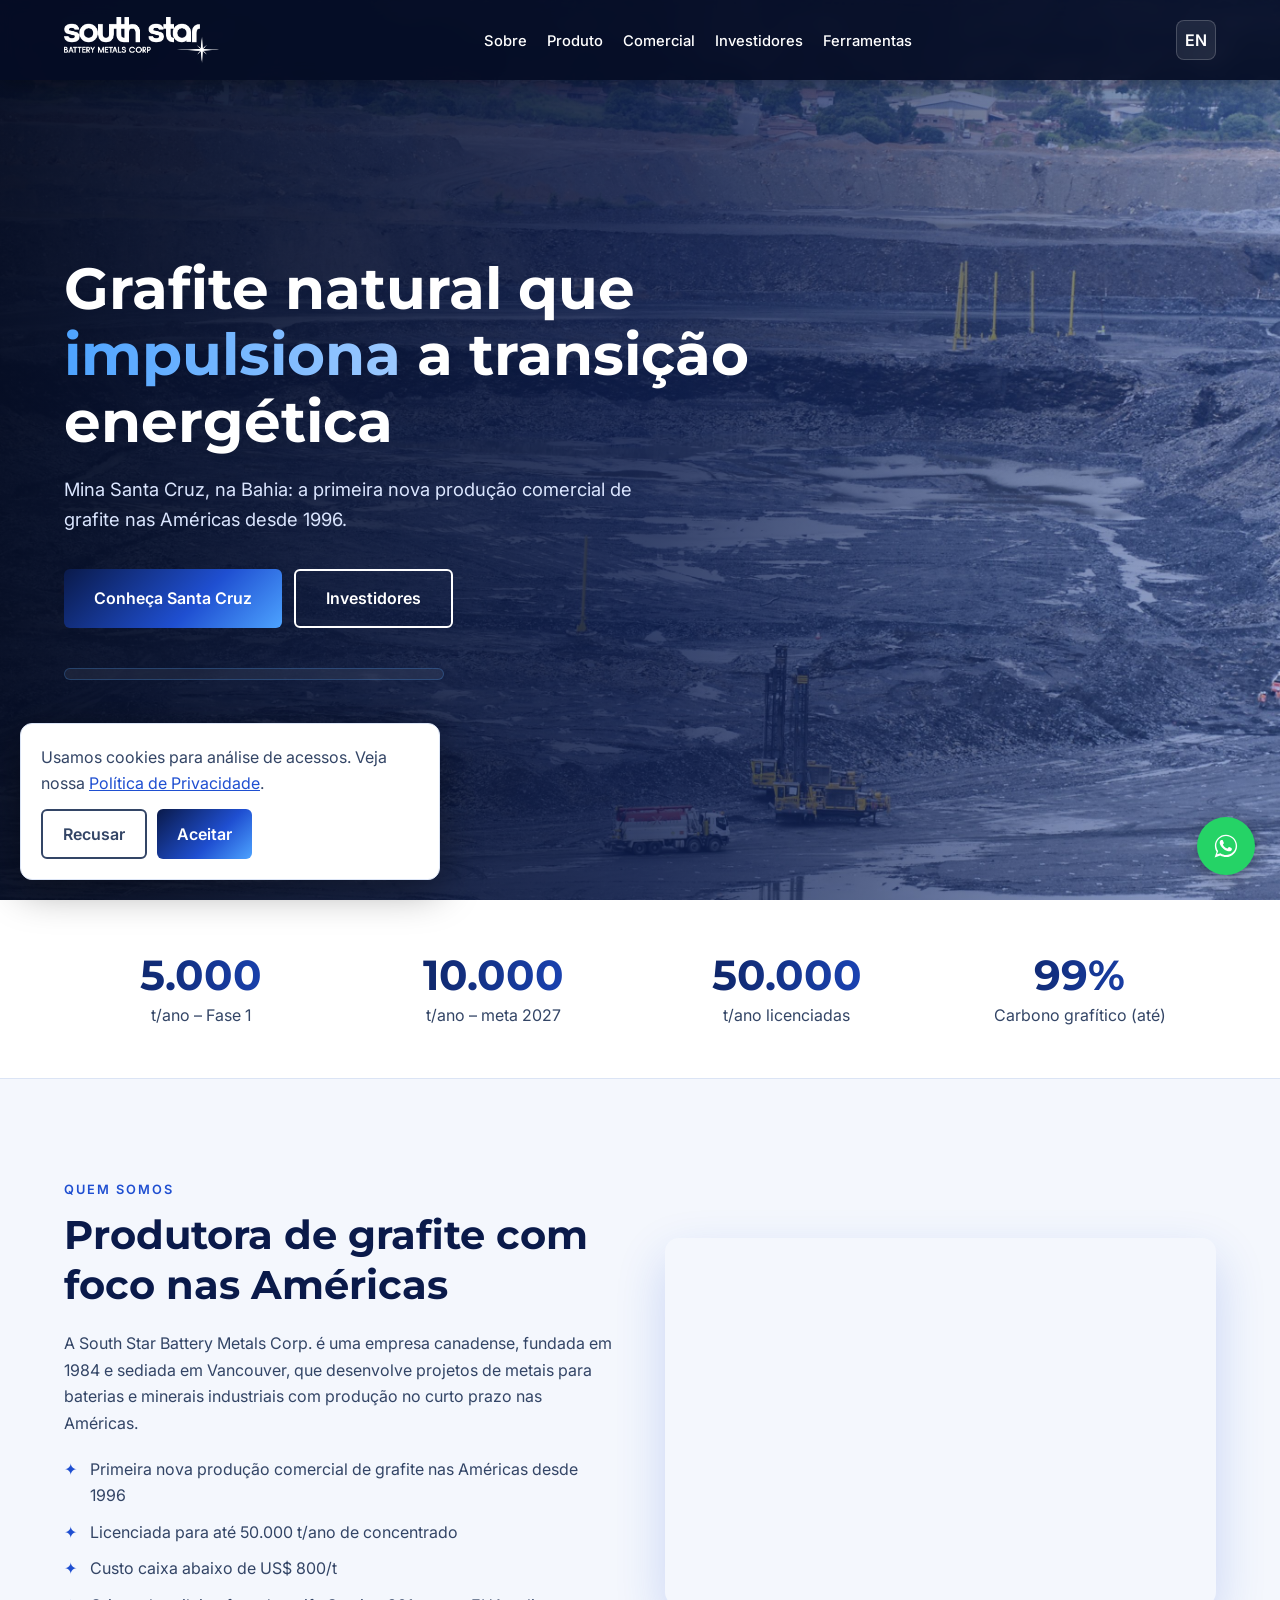
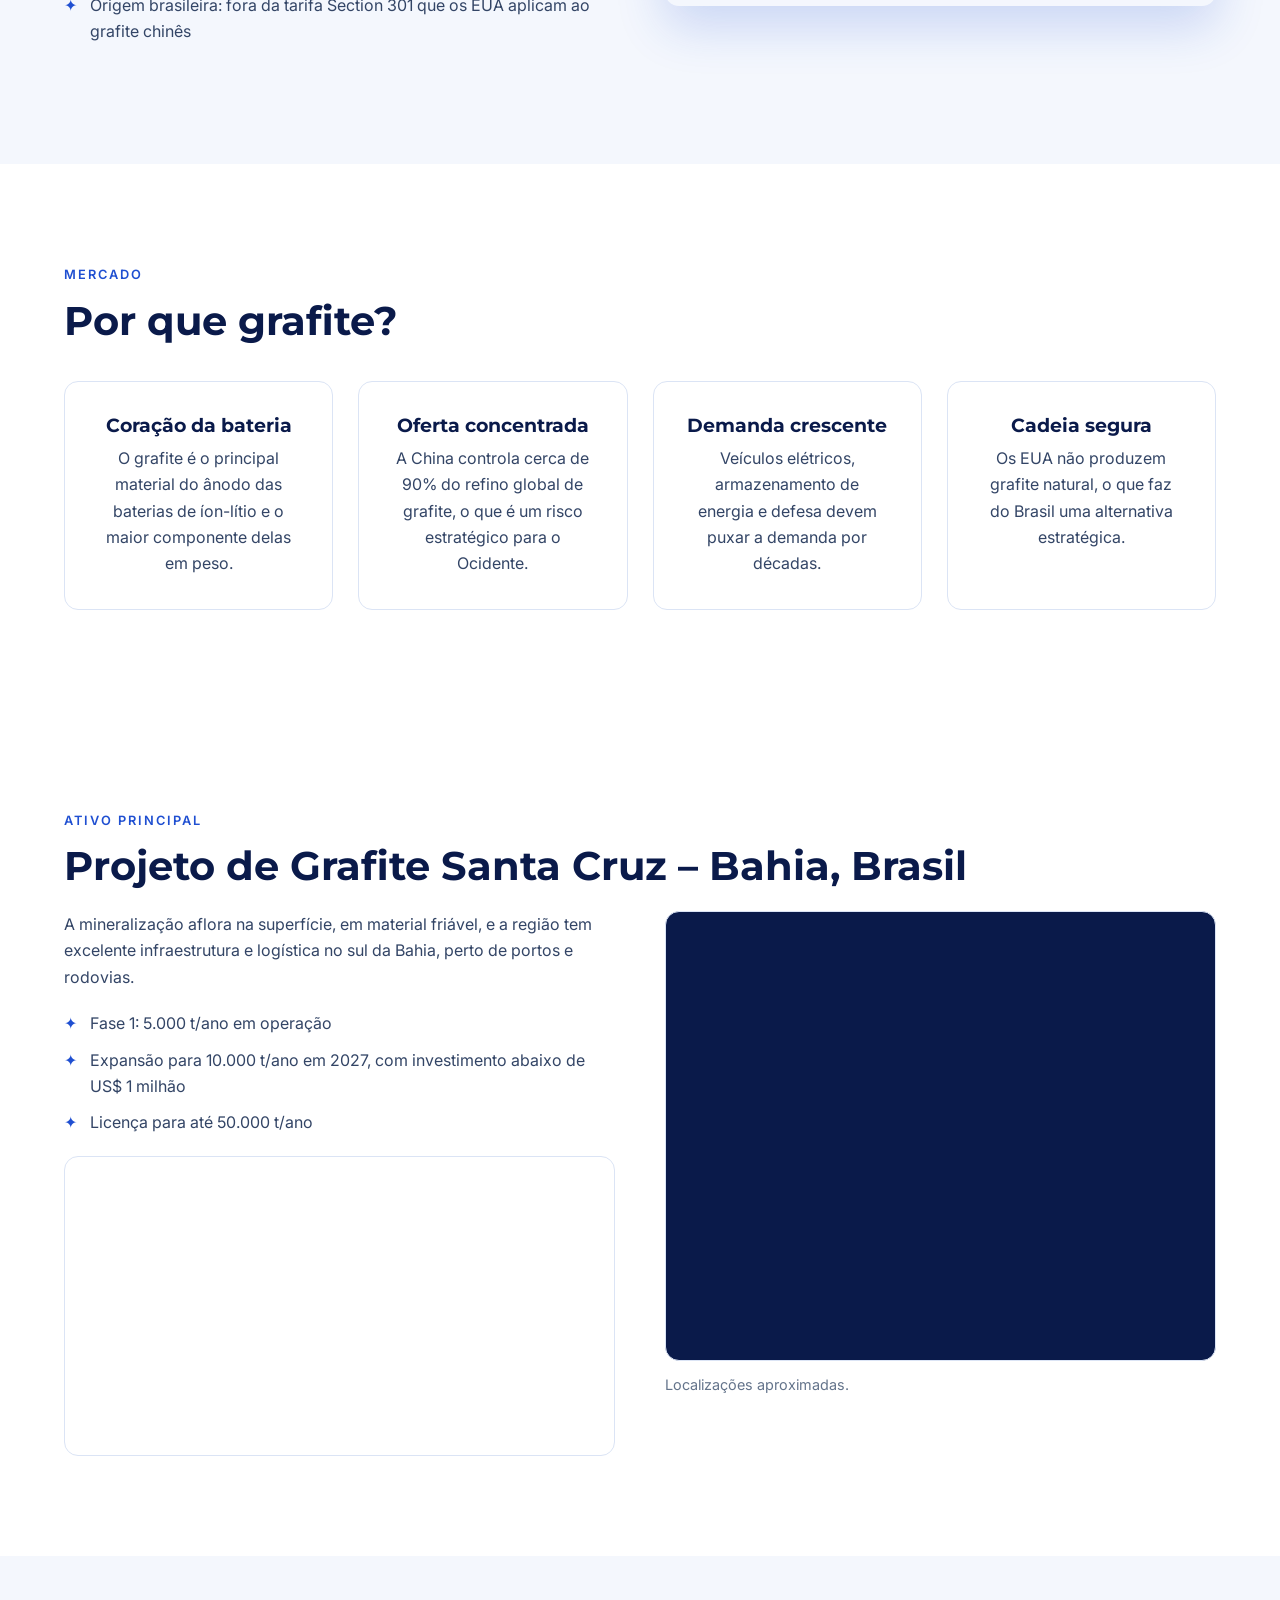
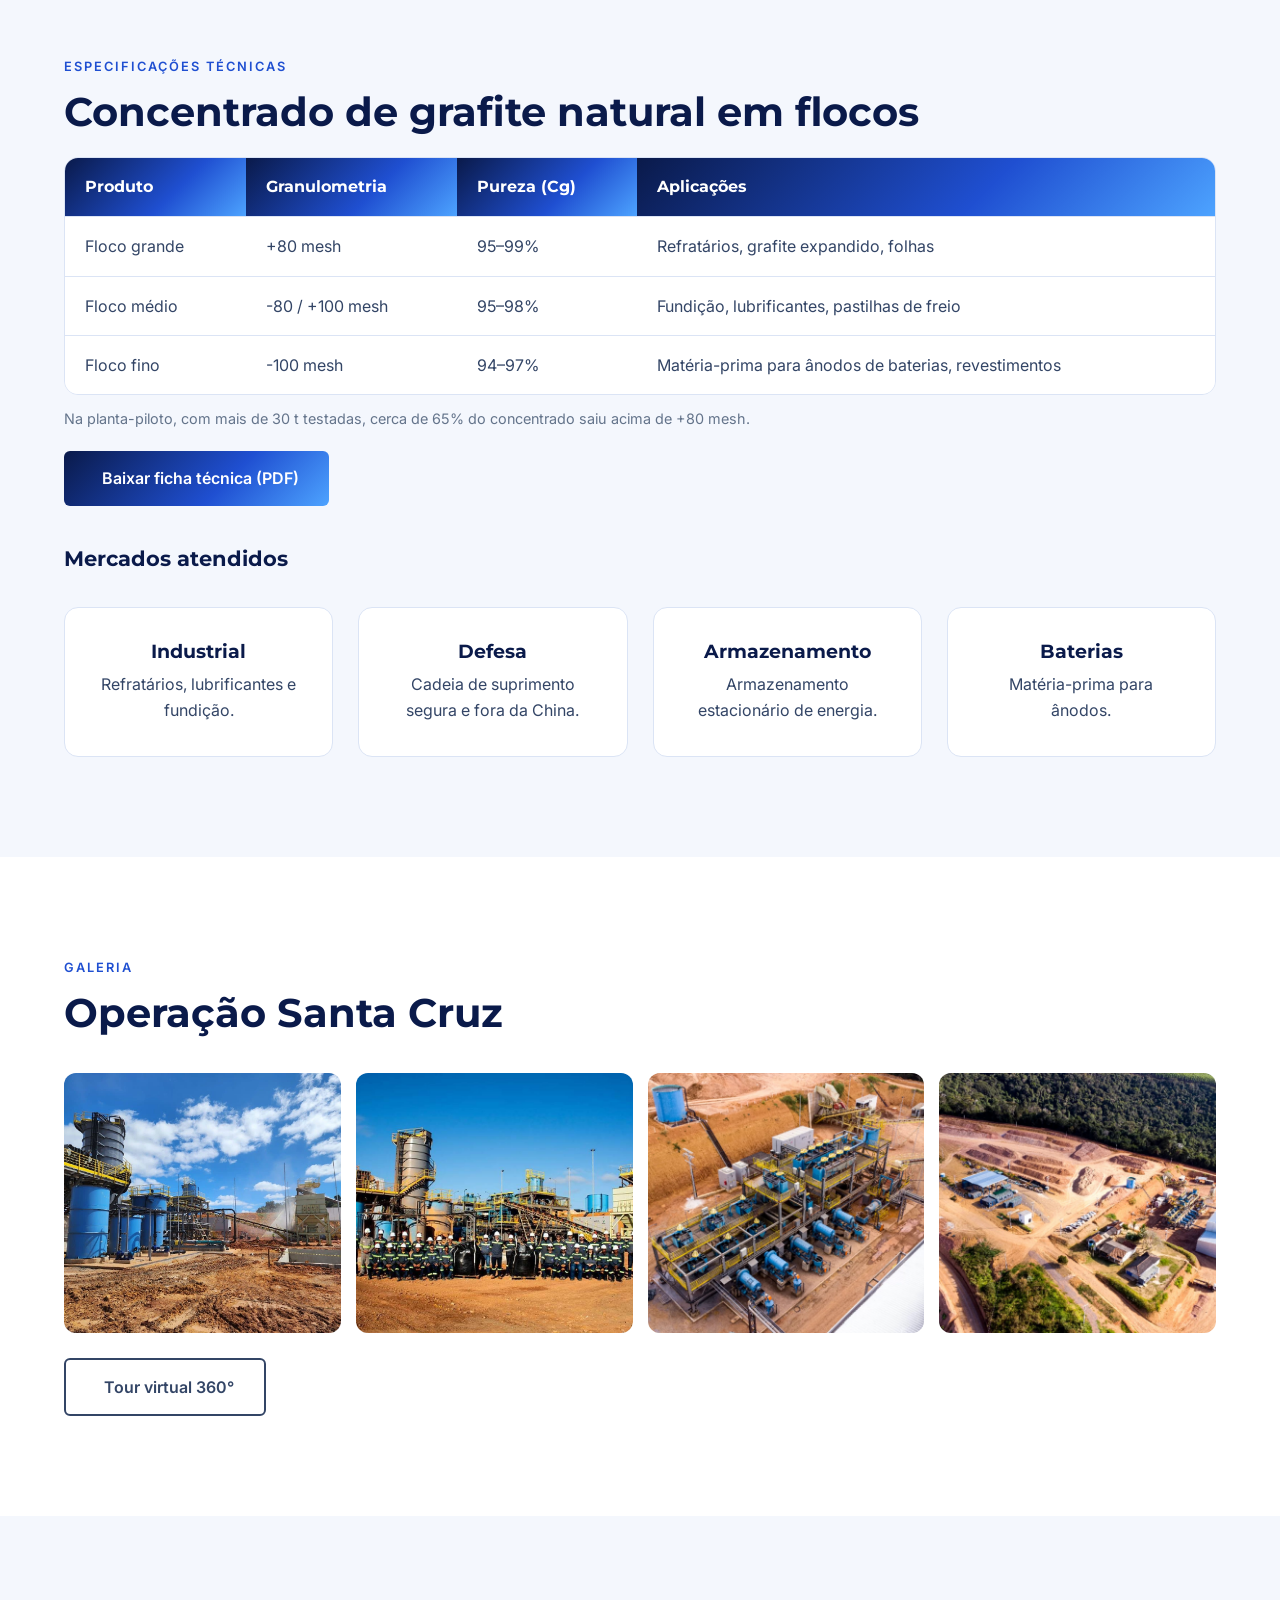
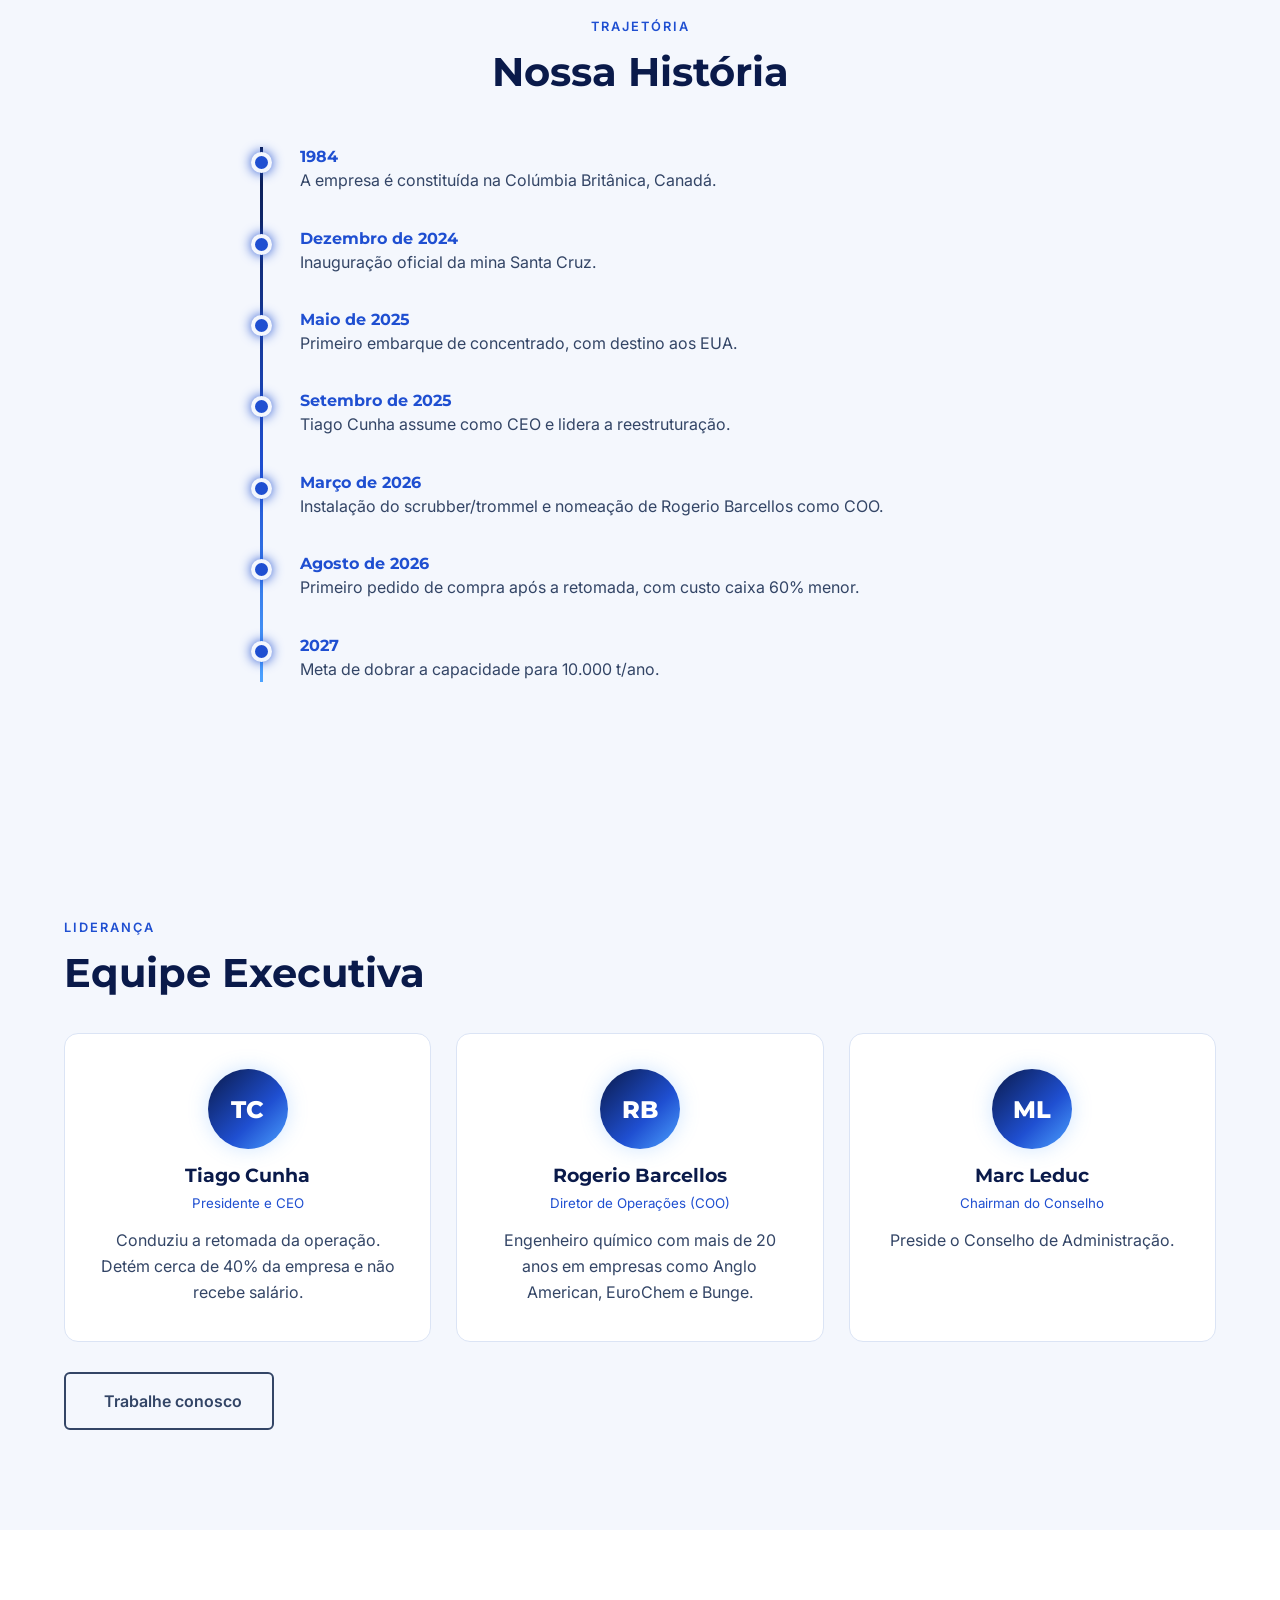
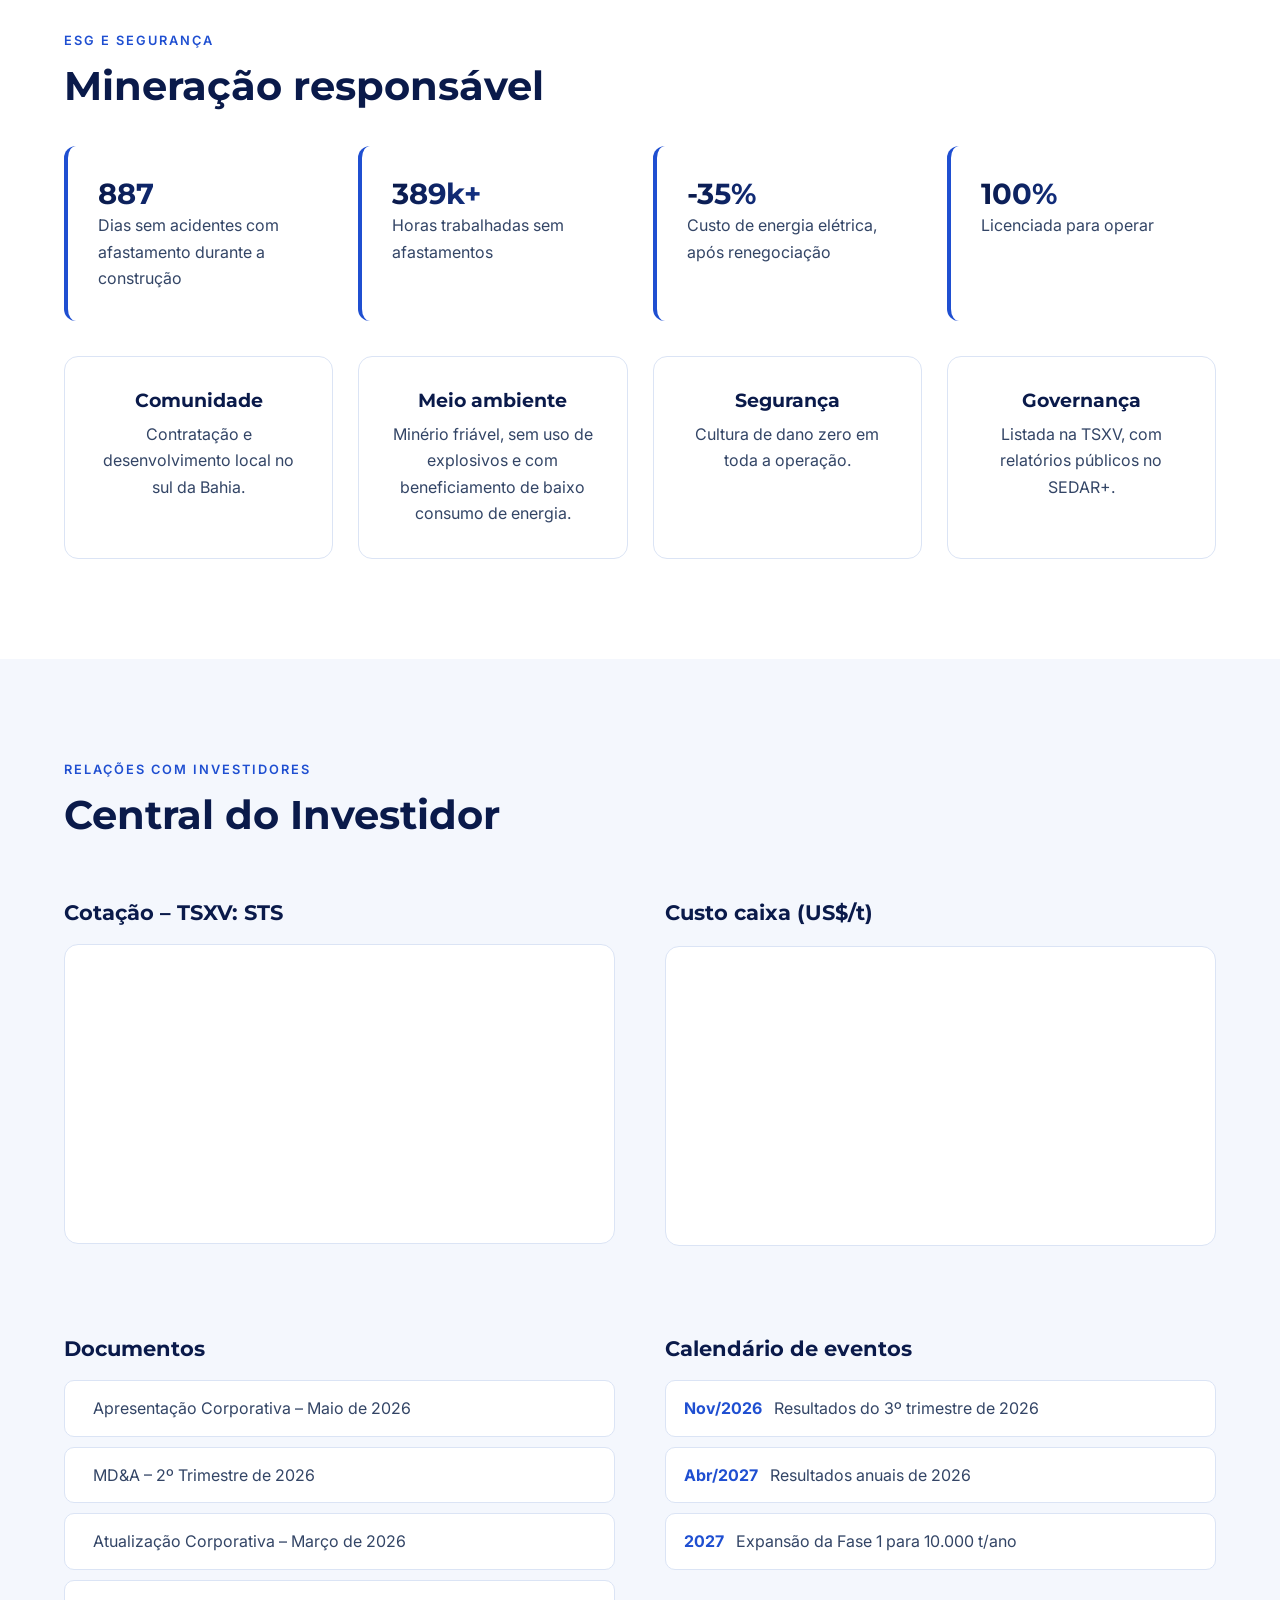
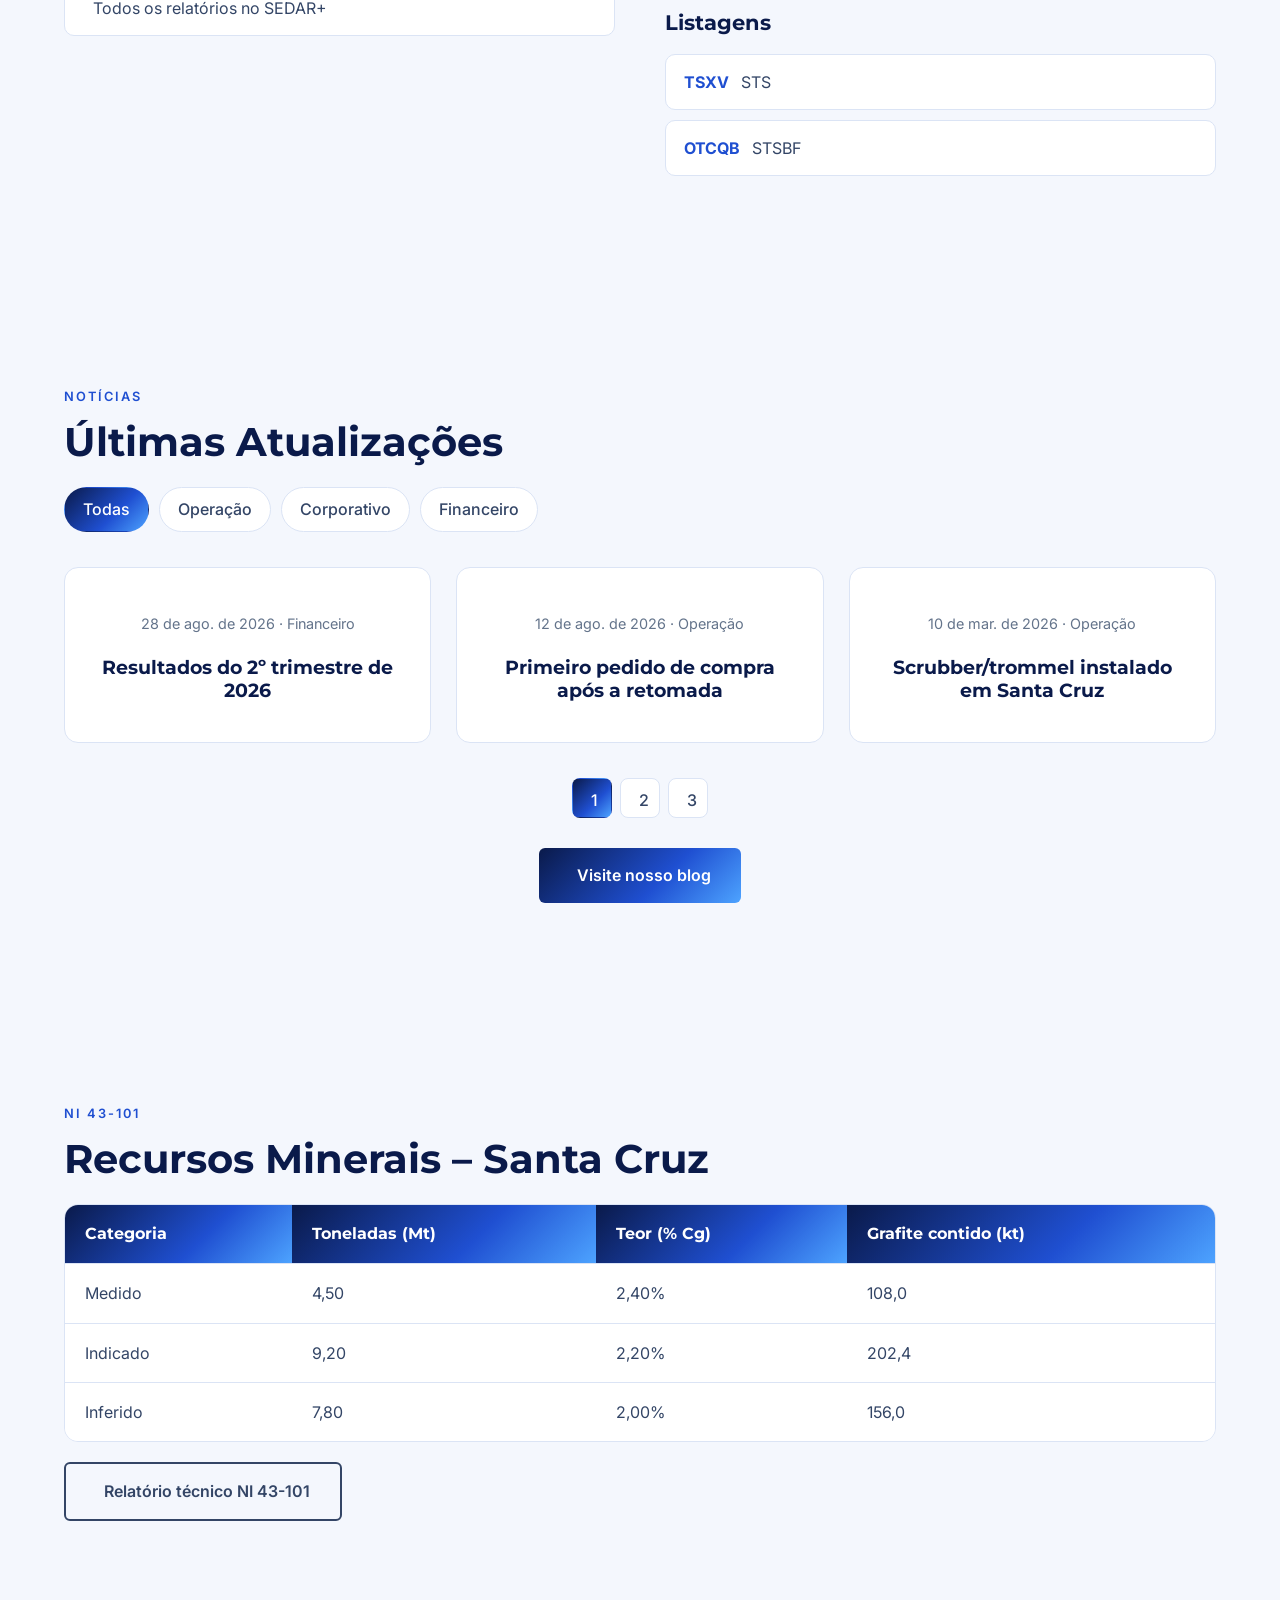
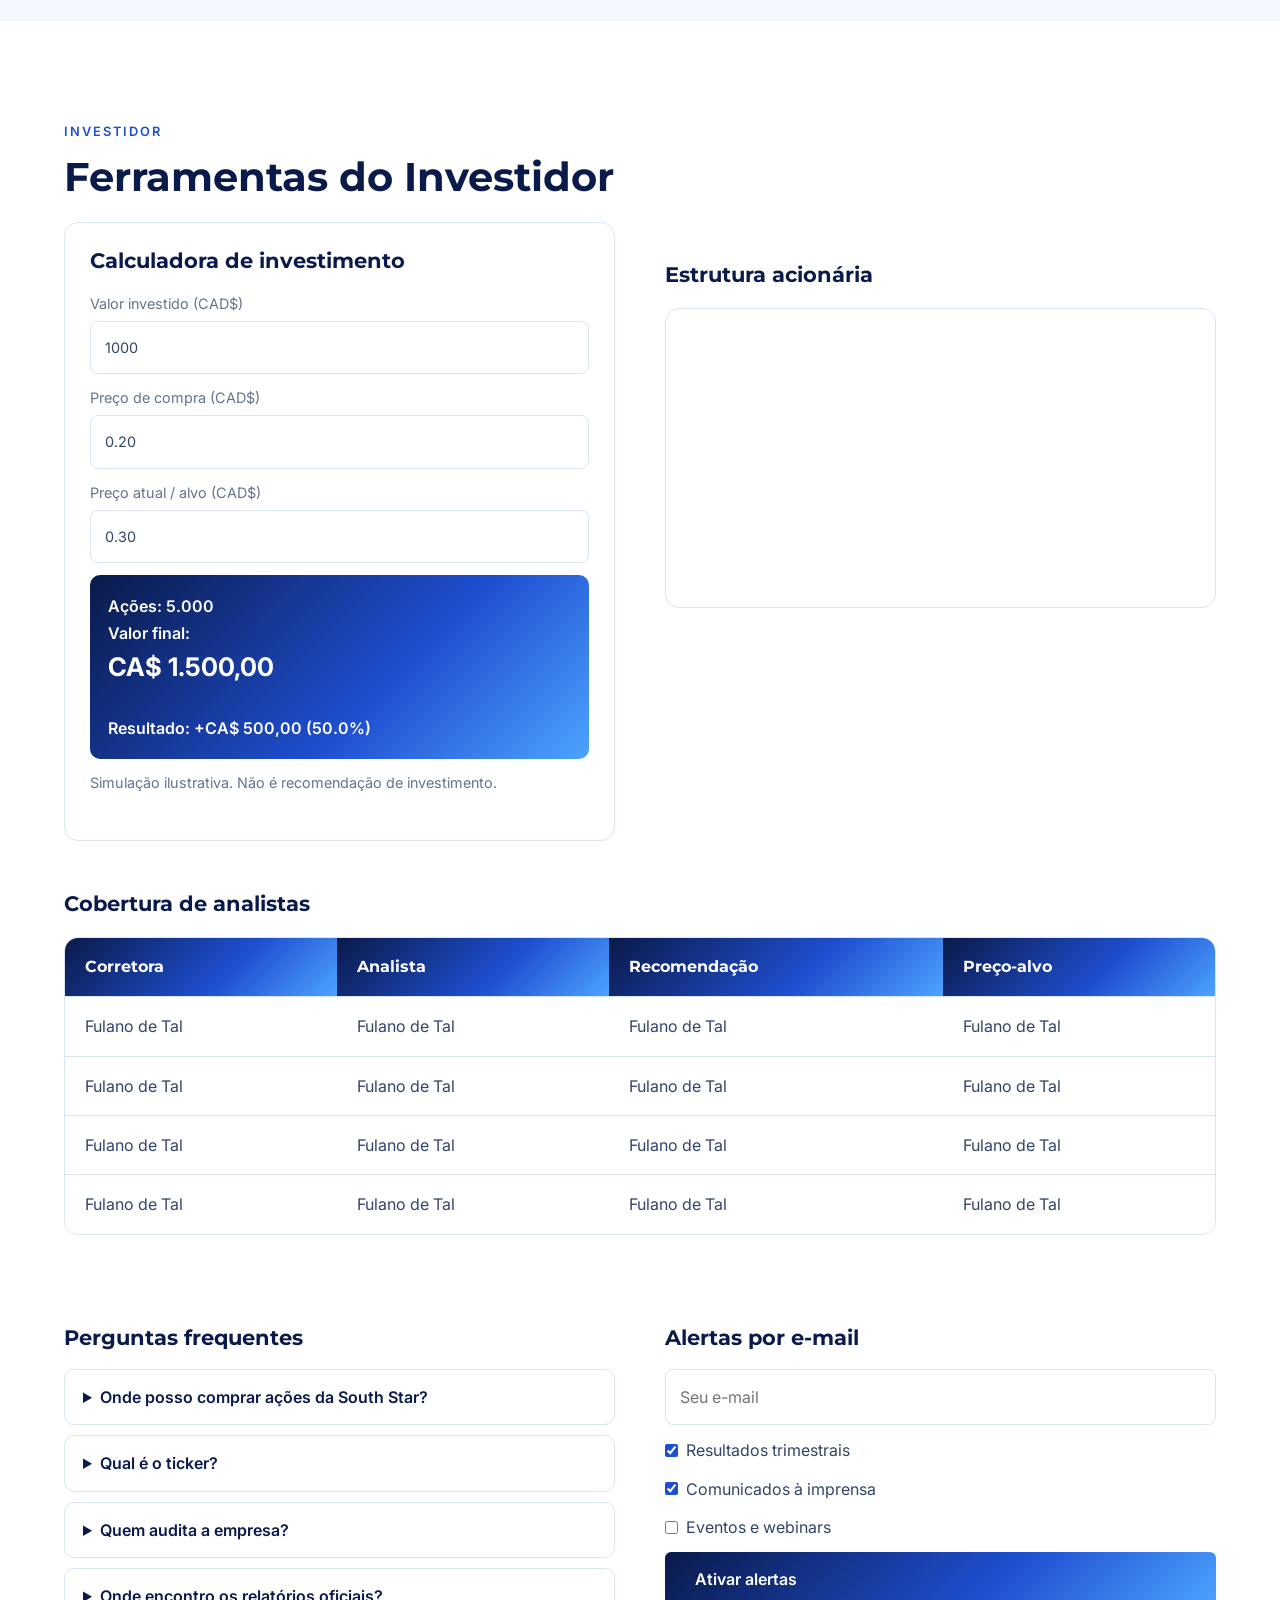
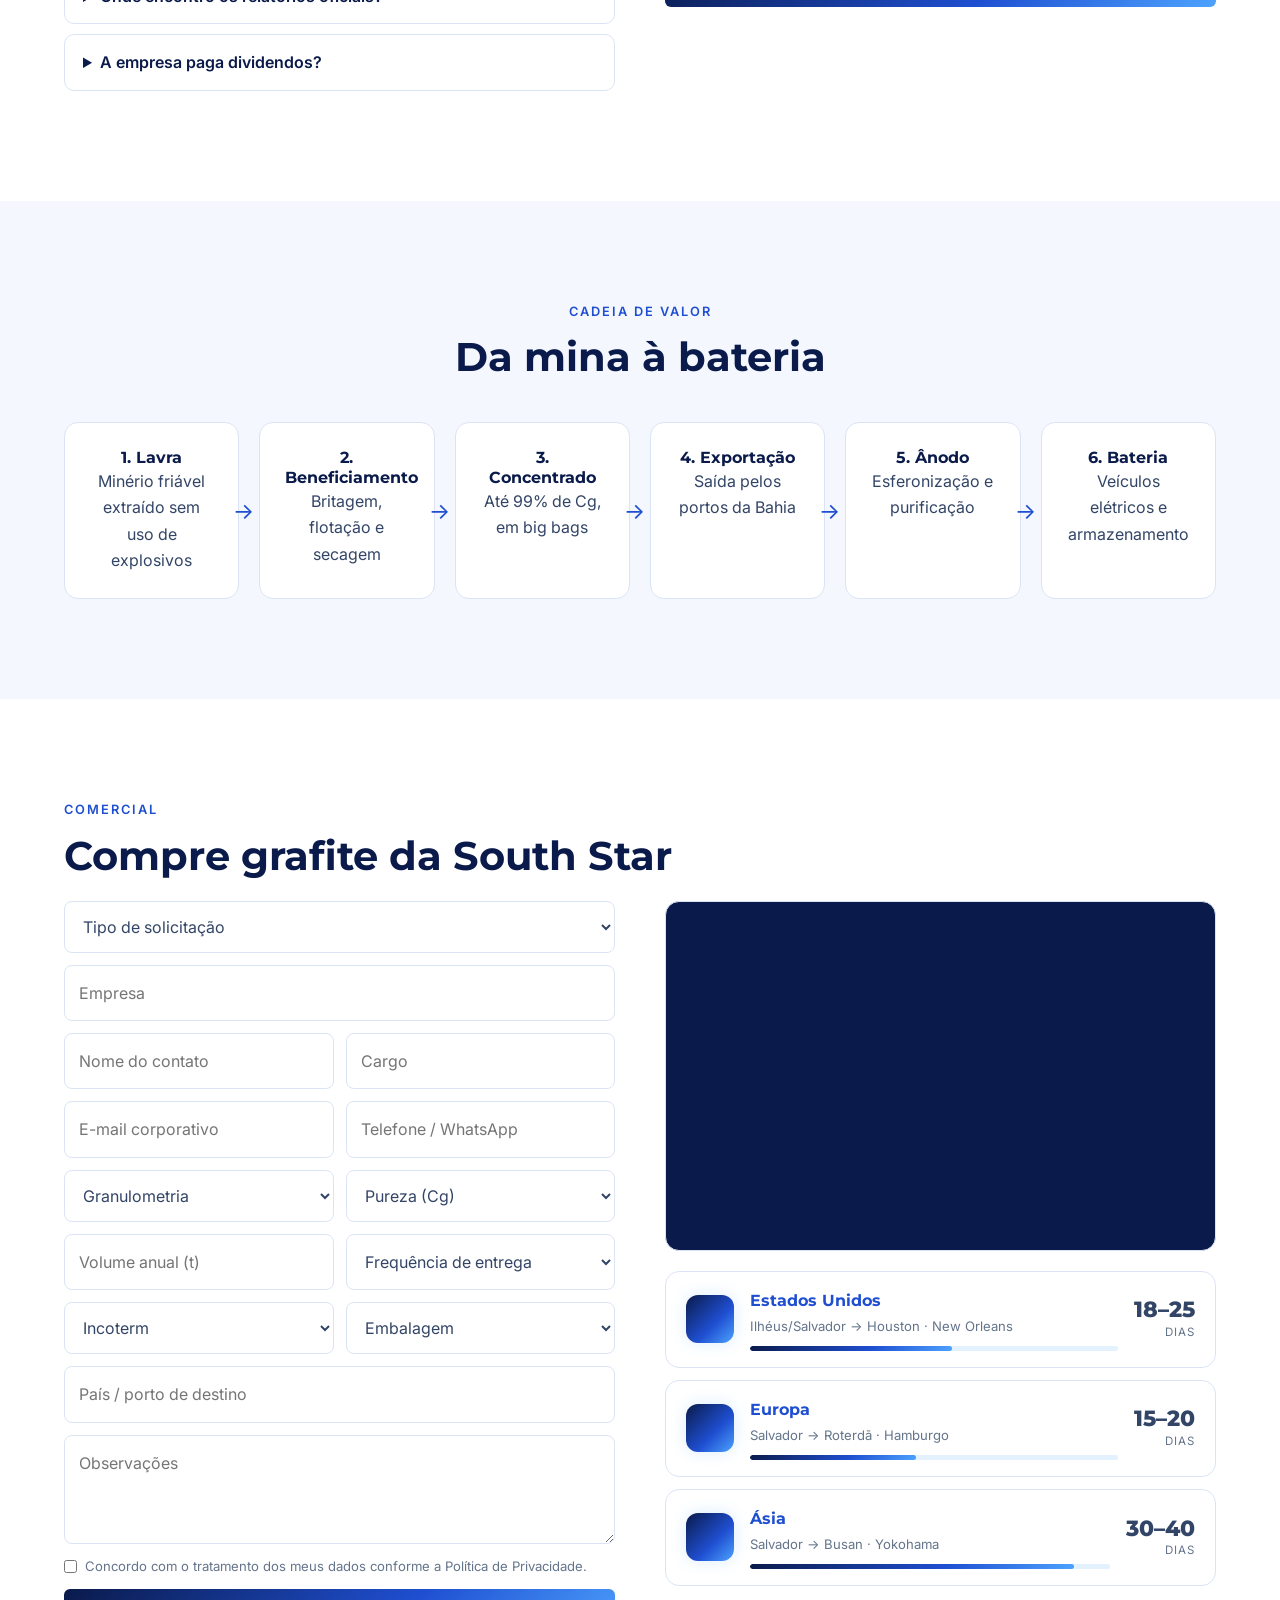
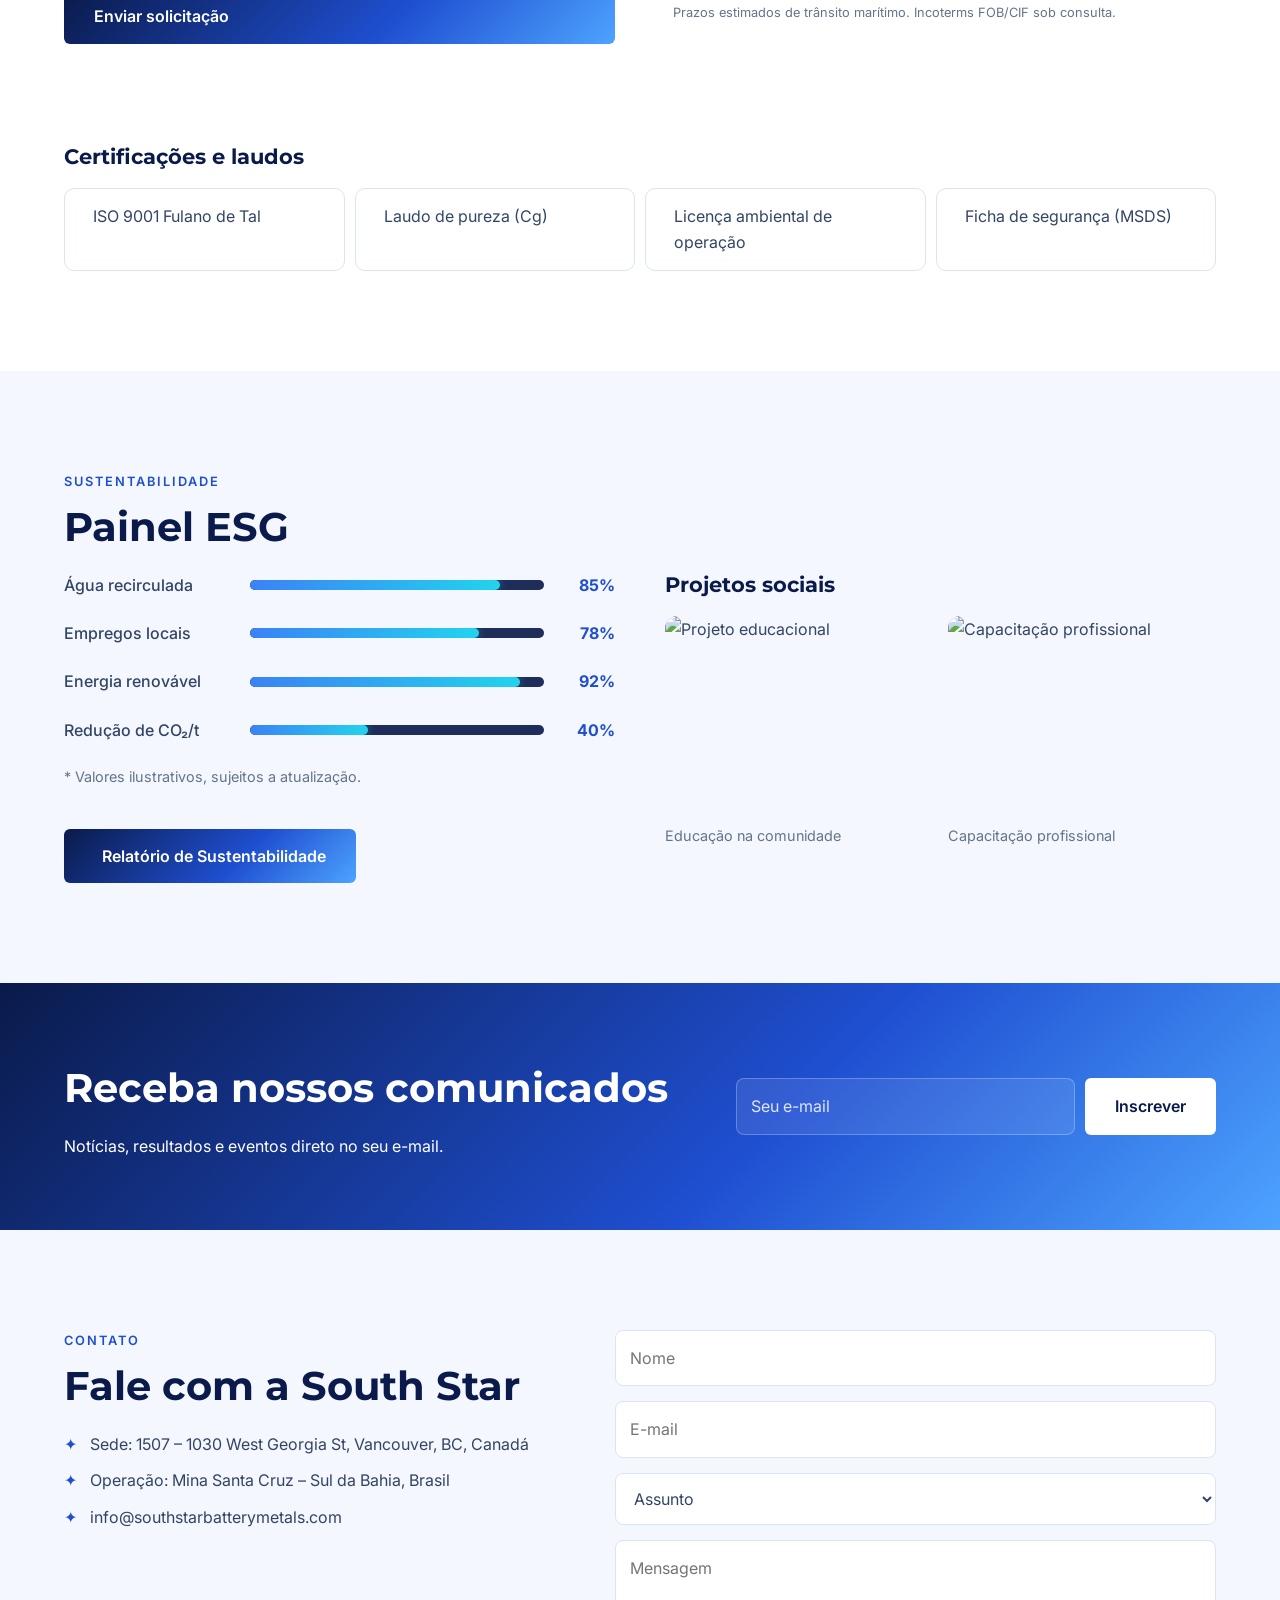
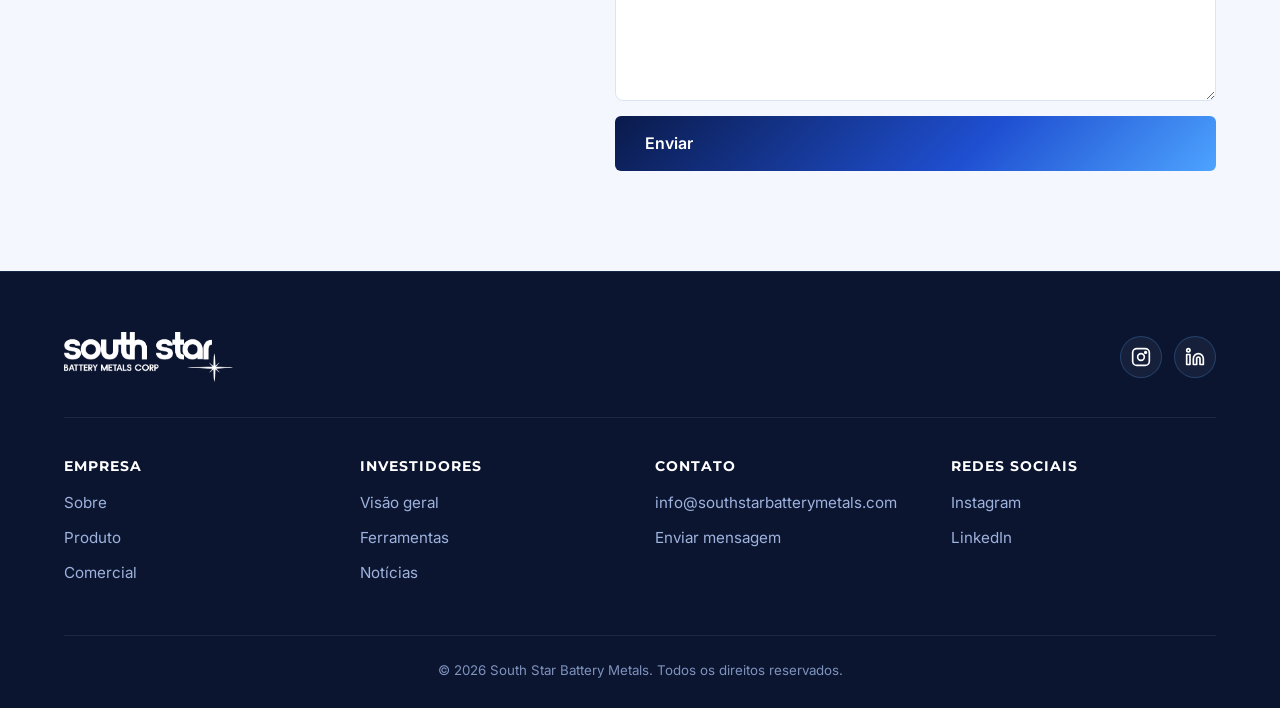
==== commit 856fd33e: "remoção do modo escuro e afins" ====
--- a/view/index.html
+++ b/view/index.html
@@ -56,7 +56,6 @@
   </ul>
   <div class="nav-tools">
    <button id="langBtn" class="tool" type="button" aria-label="Mudar idioma">EN</button>
-   <button id="themeBtn" class="tool" type="button" aria-label="Alternar tema"><i data-lucide="sun"></i></button>
    <button class="burger tool" id="burger" type="button" aria-label="Abrir menu" aria-expanded="false" aria-controls="menu"><i data-lucide="menu"></i></button>
   </div>
  </nav>
@@ -66,7 +65,7 @@
 
 <!-- HERO -->
 <section class="hero">
- <video class="hero-video" autoplay muted loop playsinline preload="metadata" aria-hidden="true" poster="https://images.unsplash.com/photo-1578319439584-104c94d37305?w=1600&fm=webp&q=70">
+ <video class="hero-video" autoplay muted loop playsinline preload="metadata" aria-hidden="true" poster="/img/Banner Mineradora.jpg">
   <source src="/assets/hero.mp4" type="video/mp4">
  </video>
  <div class="hero-overlay" aria-hidden="true"></div>
@@ -607,7 +606,6 @@
    </select>
    <label for="fMsg" class="sr-only">Mensagem</label>
    <textarea id="fMsg" name="mensagem" rows="5" placeholder="Mensagem" data-en-ph="Message" required></textarea>
-   <div class="g-recaptcha" data-sitekey="SUA_SITE_KEY"></div>
    <button class="btn btn-main" type="submit" data-en="Send">Enviar</button>
    <p id="msg" role="status" aria-live="polite"></p>
   </form>
--- a/css/base.css
+++ b/css/base.css
@@ -1,19 +1,21 @@
 /* ==================== PALETA SOUTH STAR ==================== */
 
+/* ==================== PALETA SOUTH STAR ==================== */
+
 :root {
-    --bg: #050d24;
-    --bg2: #0a1838;
-    --card: #0d1d42;
-    --border: #1a2f63;
-    --accent: #4da3ff;
+    --bg: #f4f7fd;
+    --bg2: #fff;
+    --card: #fff;
+    --border: #dbe4f5;
+    --accent: #1f4fd1;
     --blue: #1f4fd1;
     --navy: #0a1a4a;
     --ice: #9cc9ff;
-    --text: #c7d4ee;
-    --head: #fff;
-    --muted: #8299c4;
+    --text: #334566;
+    --head: #0a1a4a;
+    --muted: #64748b;
     --grad: linear-gradient(135deg, #0a1a4a 0%, #1f4fd1 60%, #4da3ff 100%);
-    --grad-text: linear-gradient(90deg, #4da3ff, #9cc9ff);
+    --grad-text: linear-gradient(90deg, #0a1a4a, #1f4fd1);
     --header-h: 80px;
 }
 
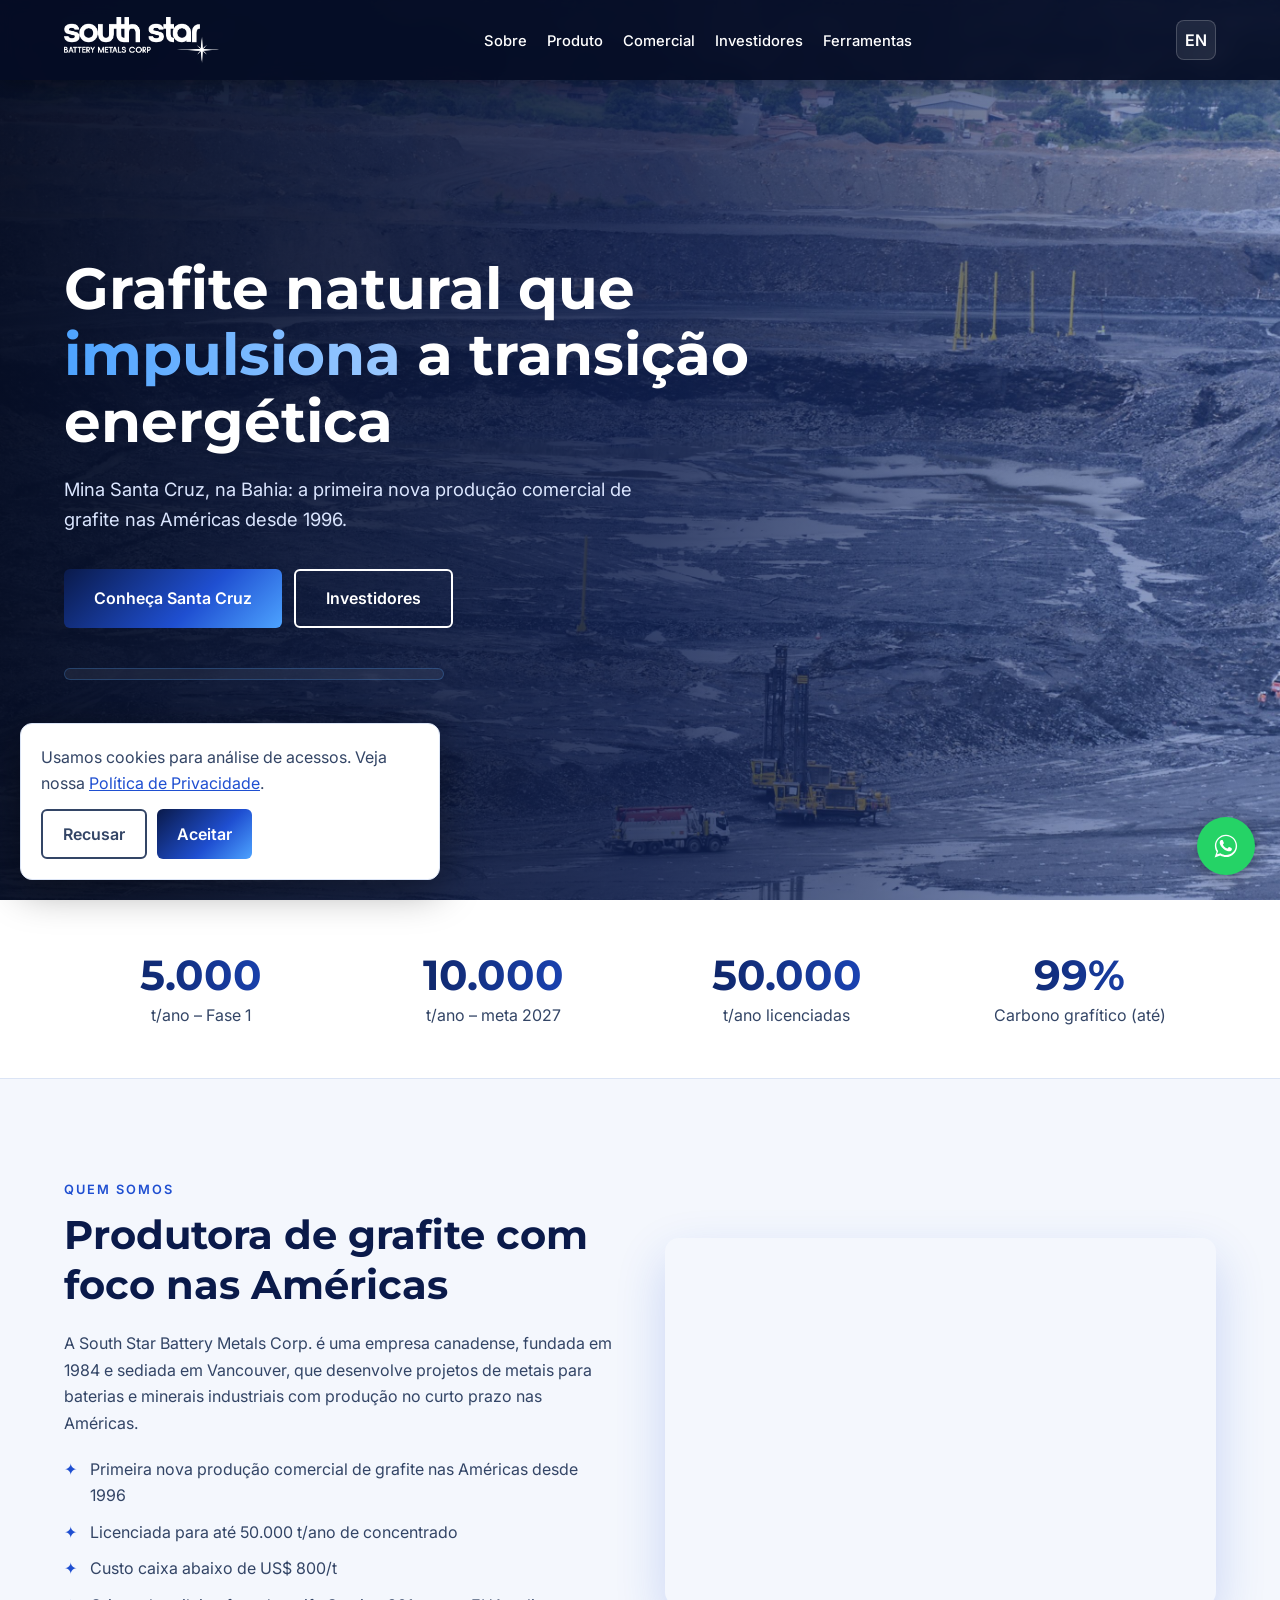
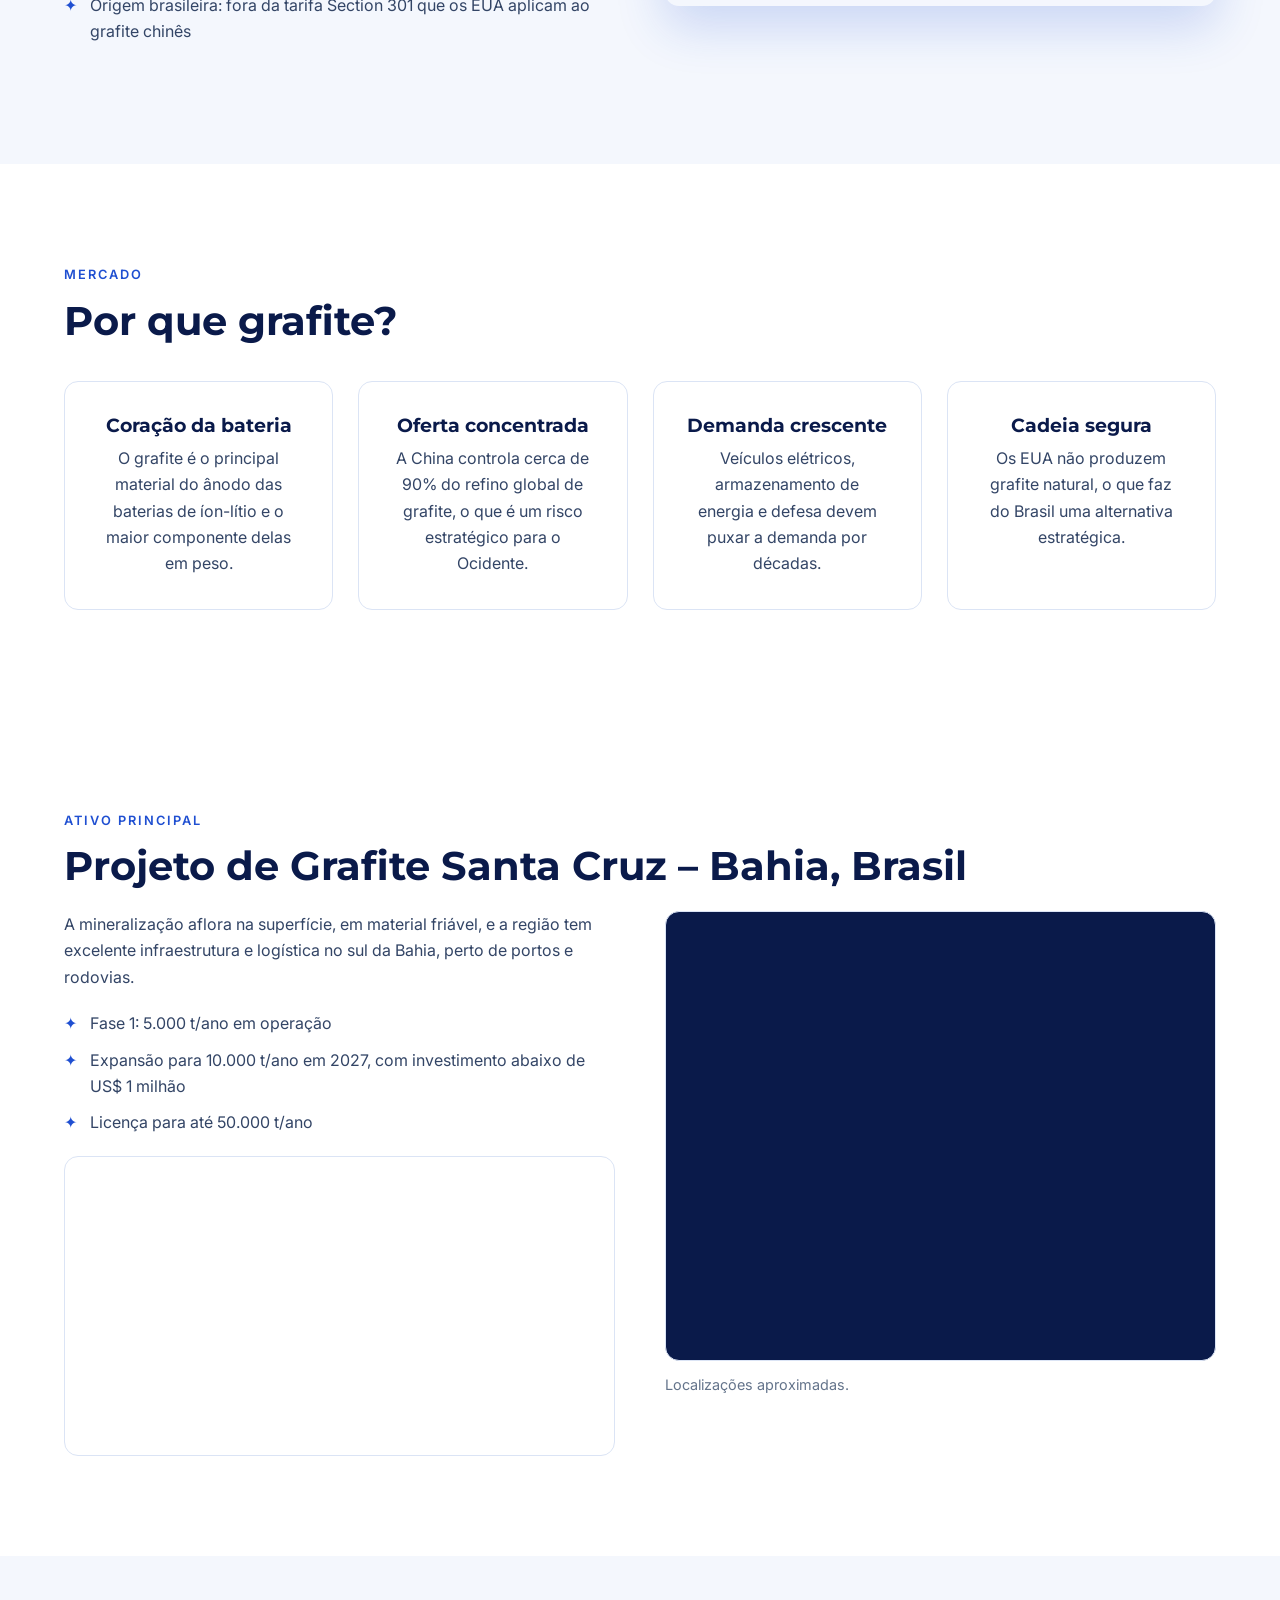
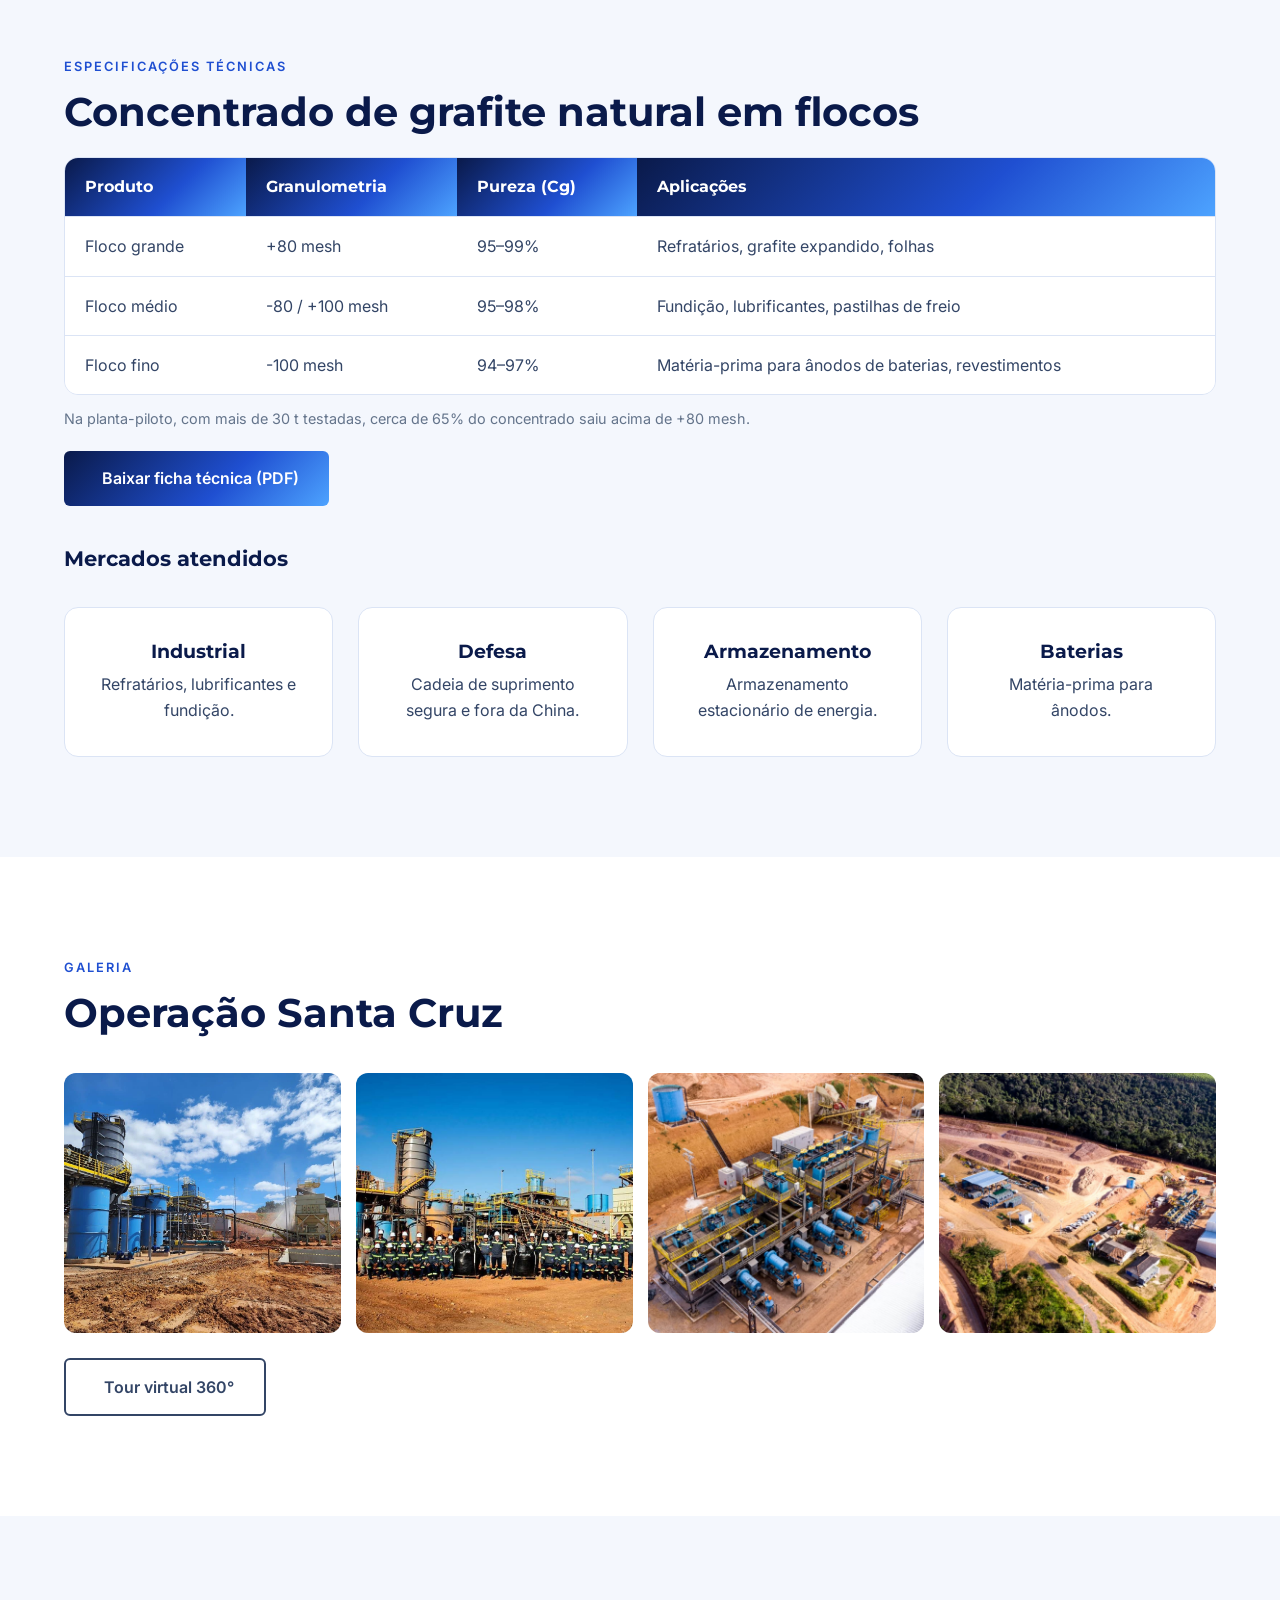
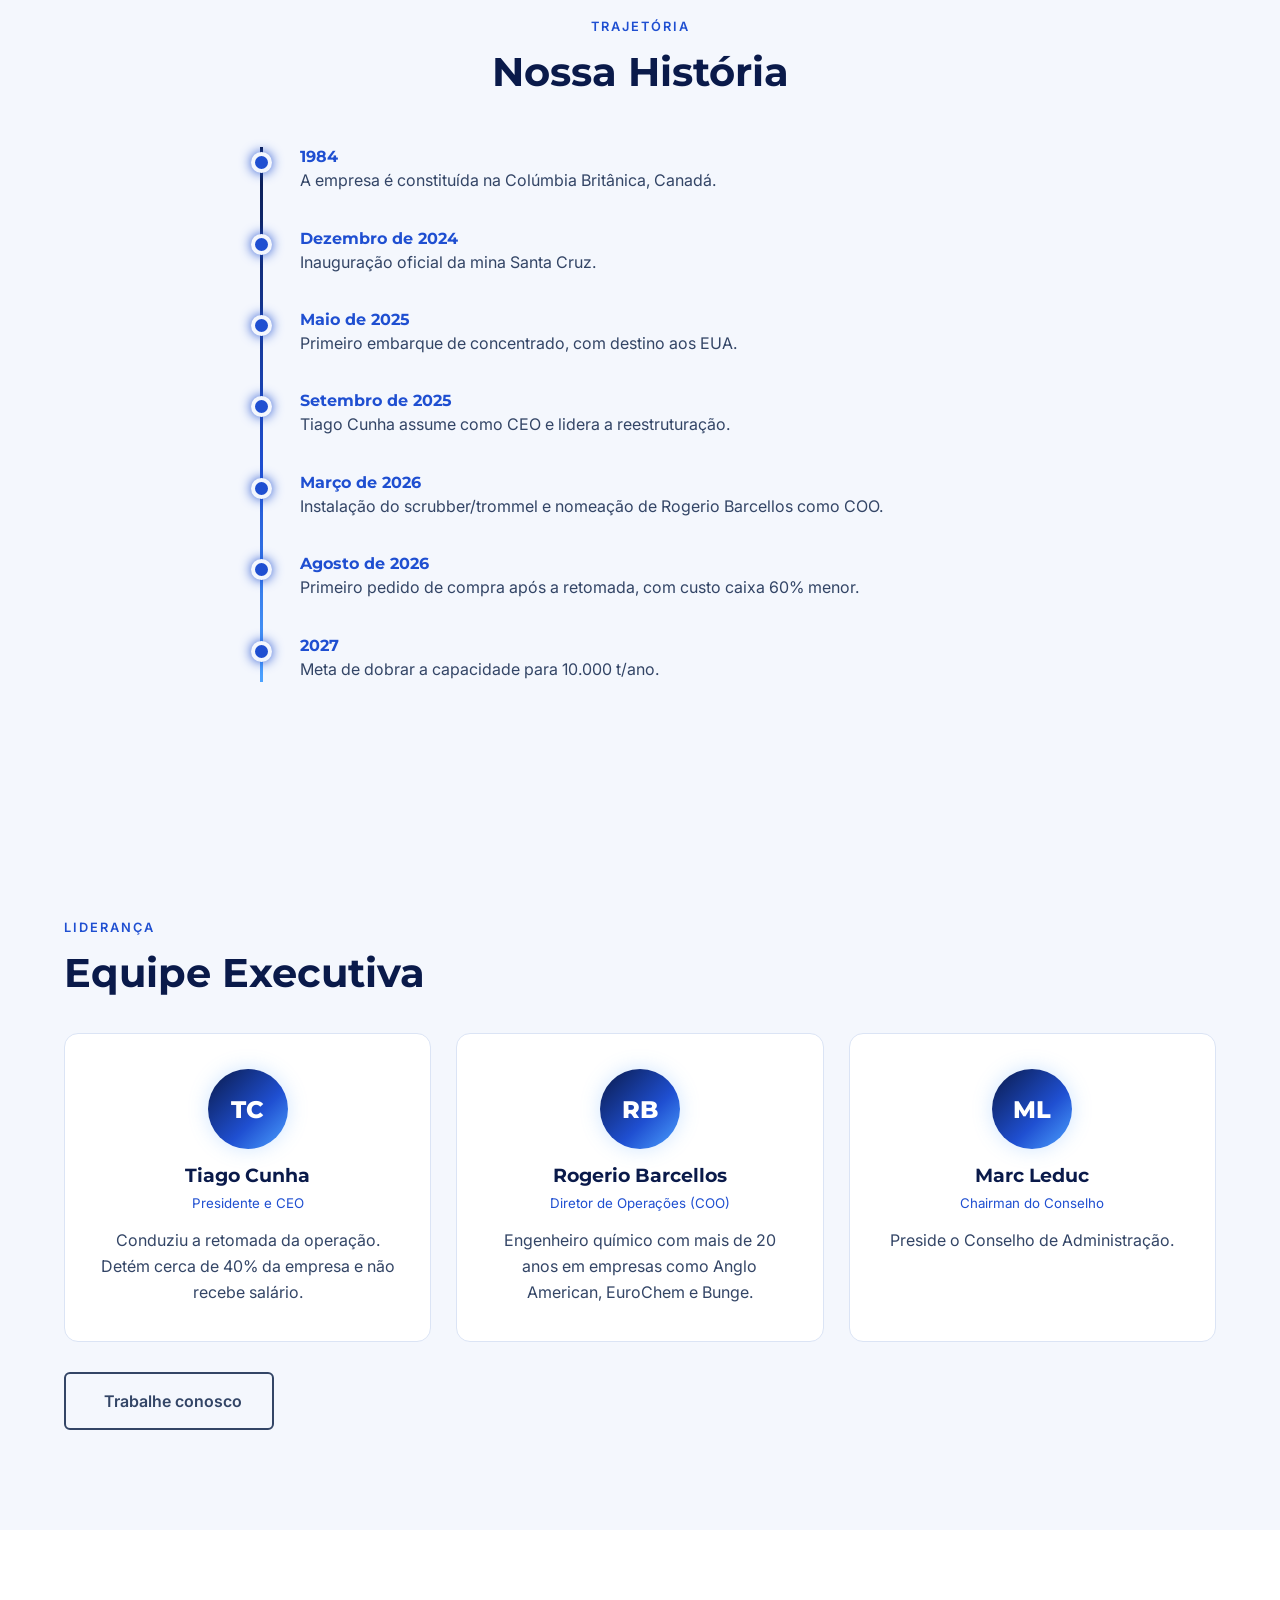
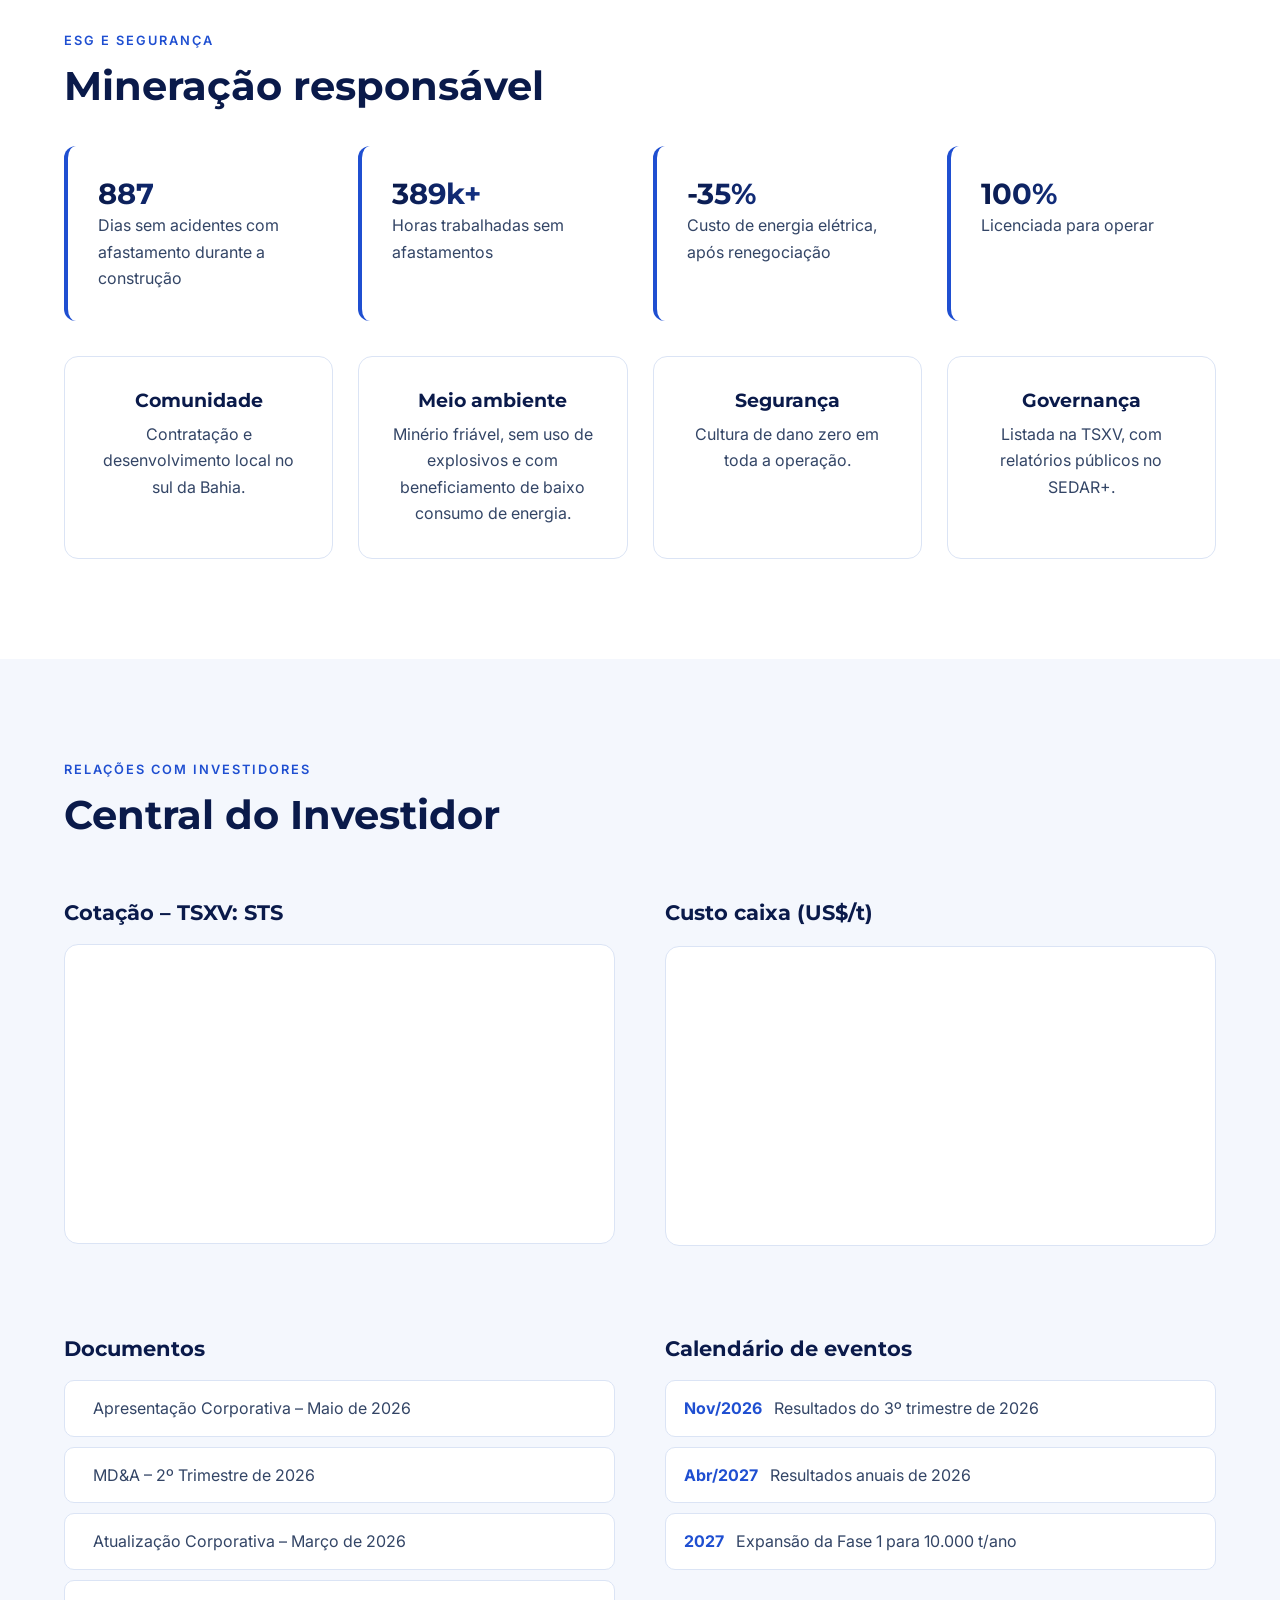
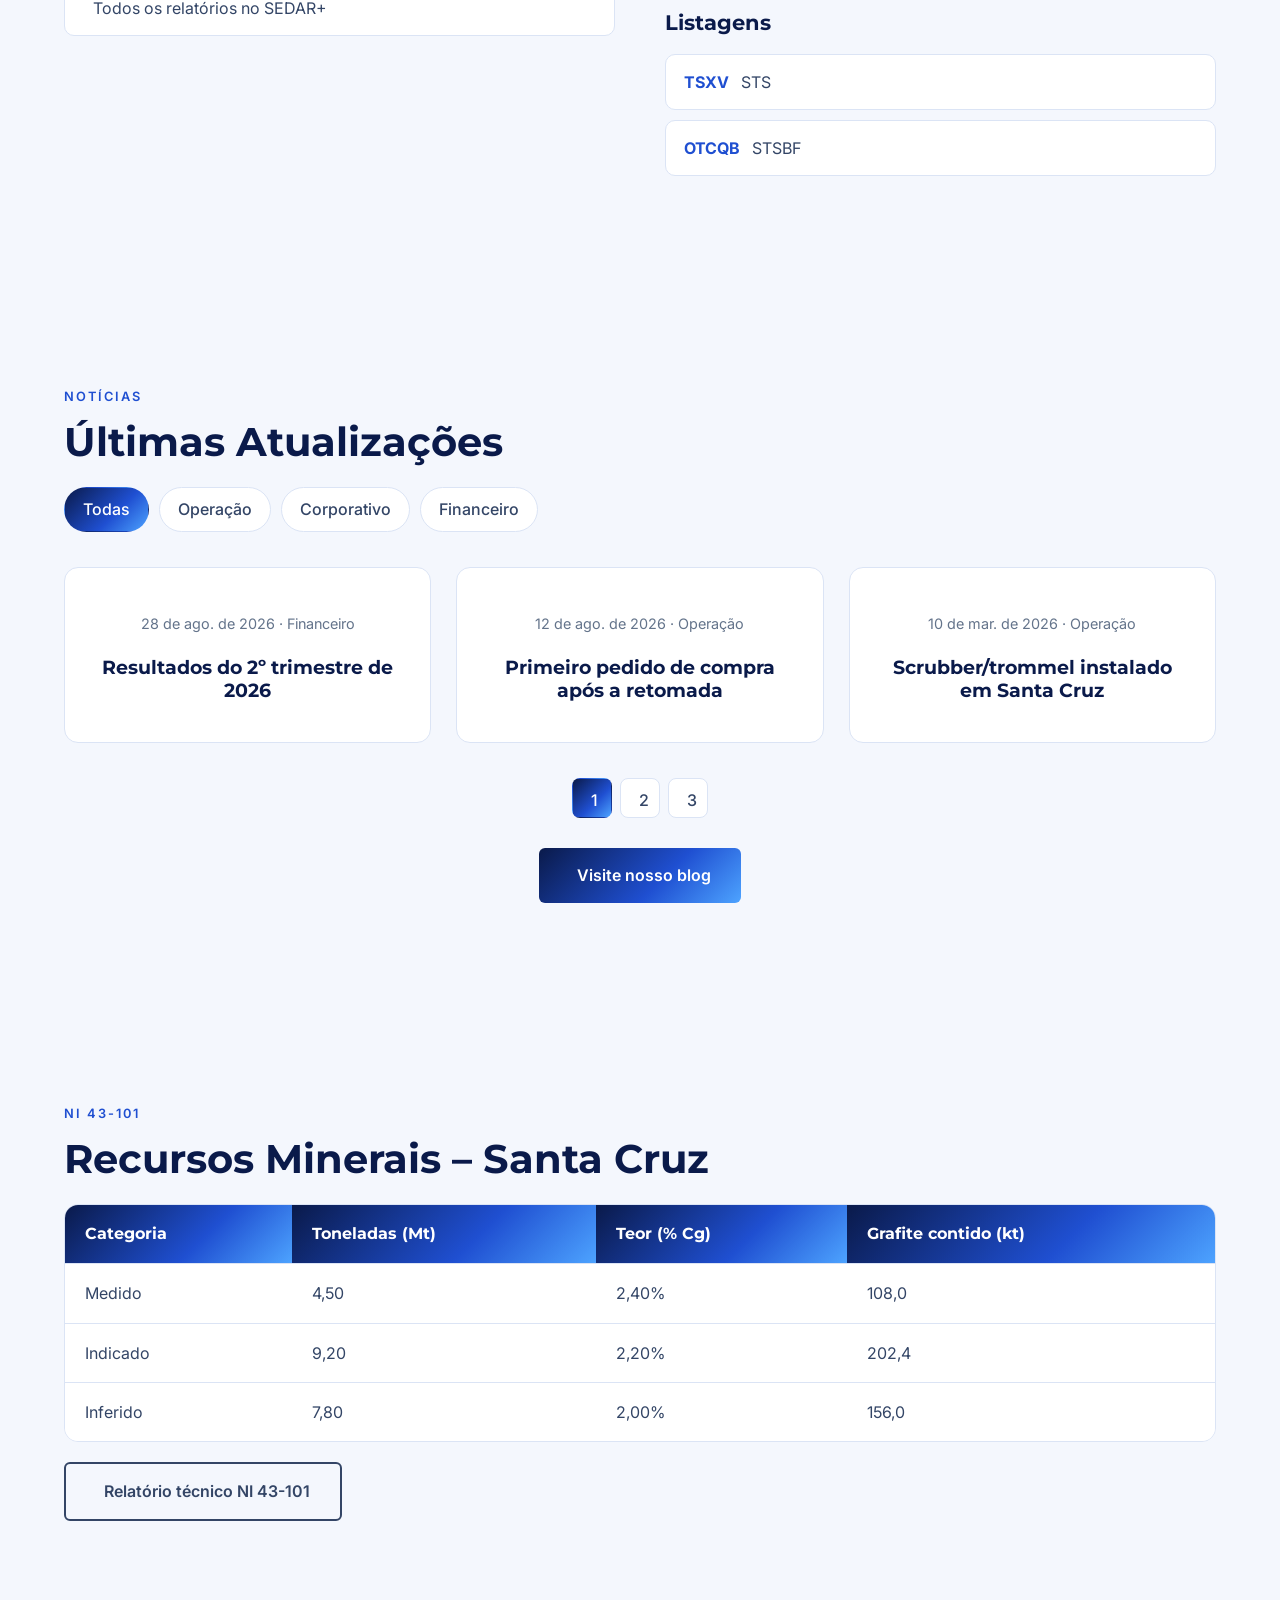
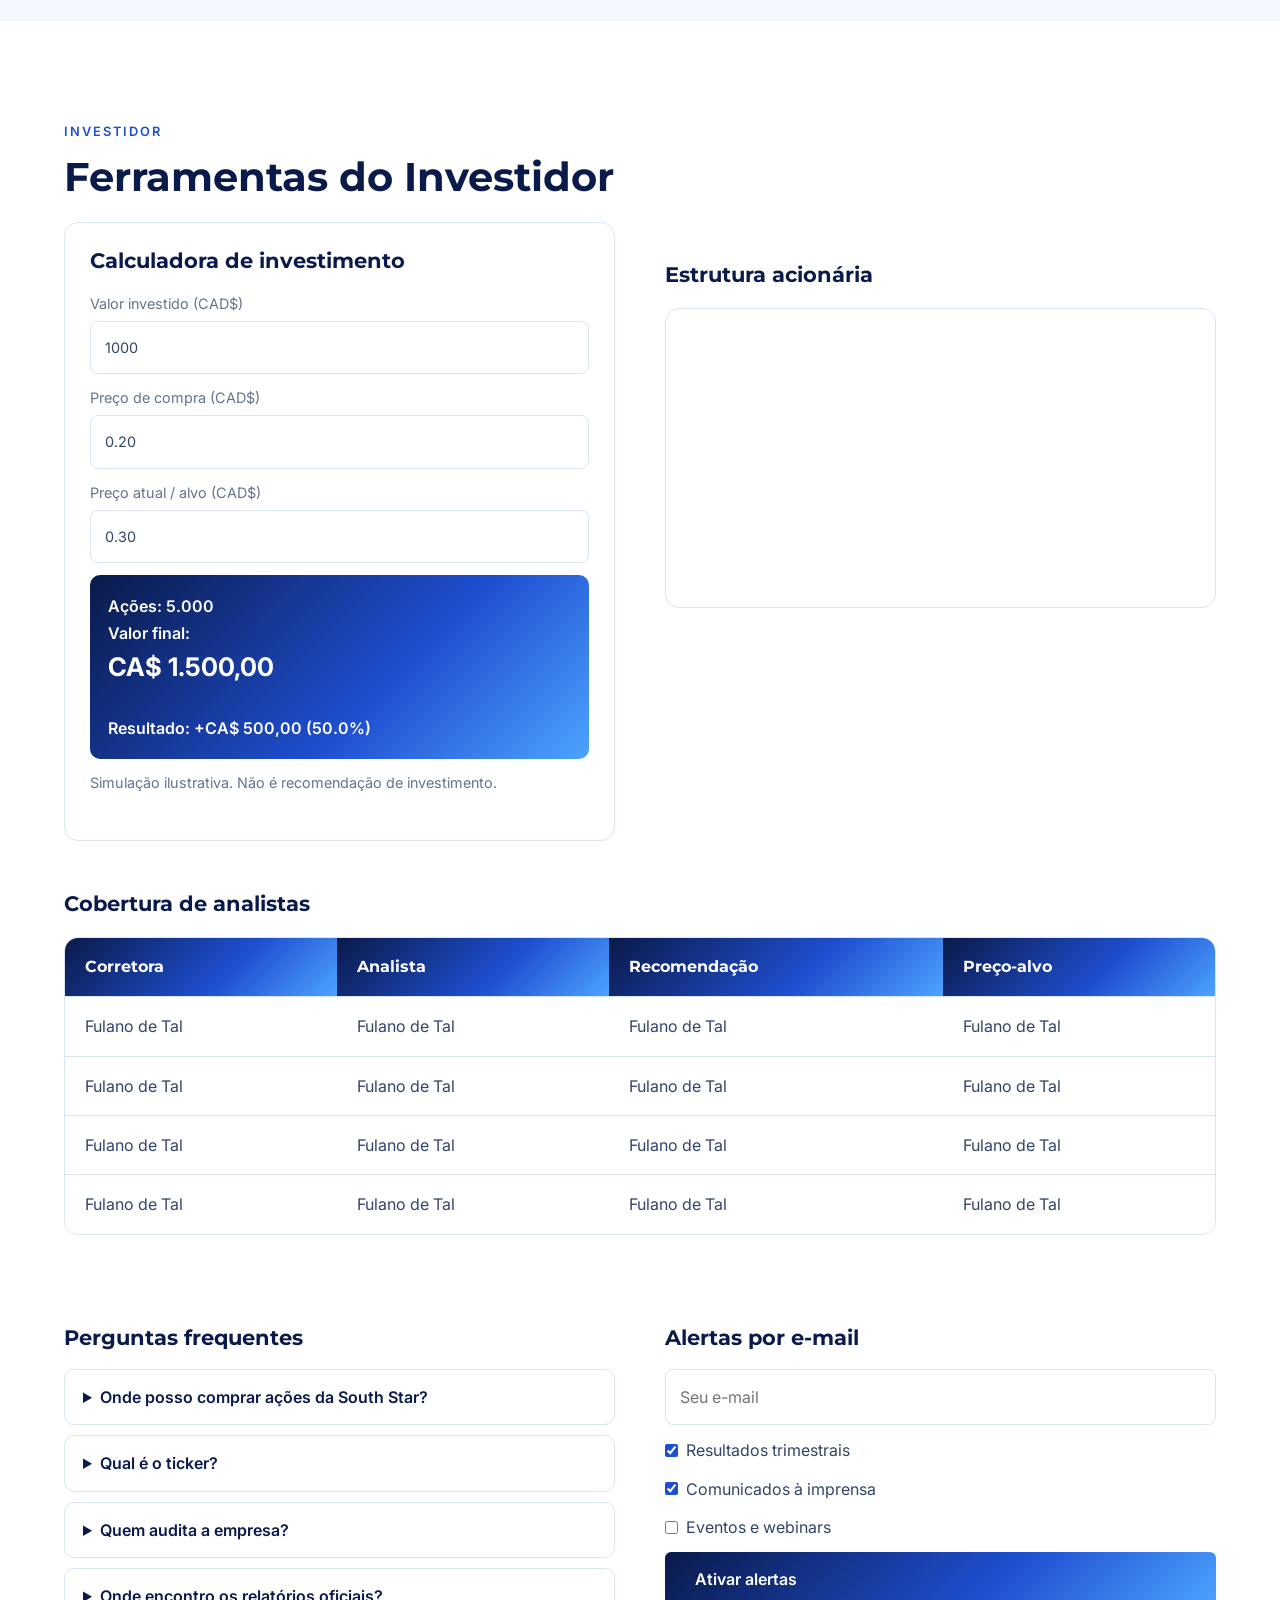
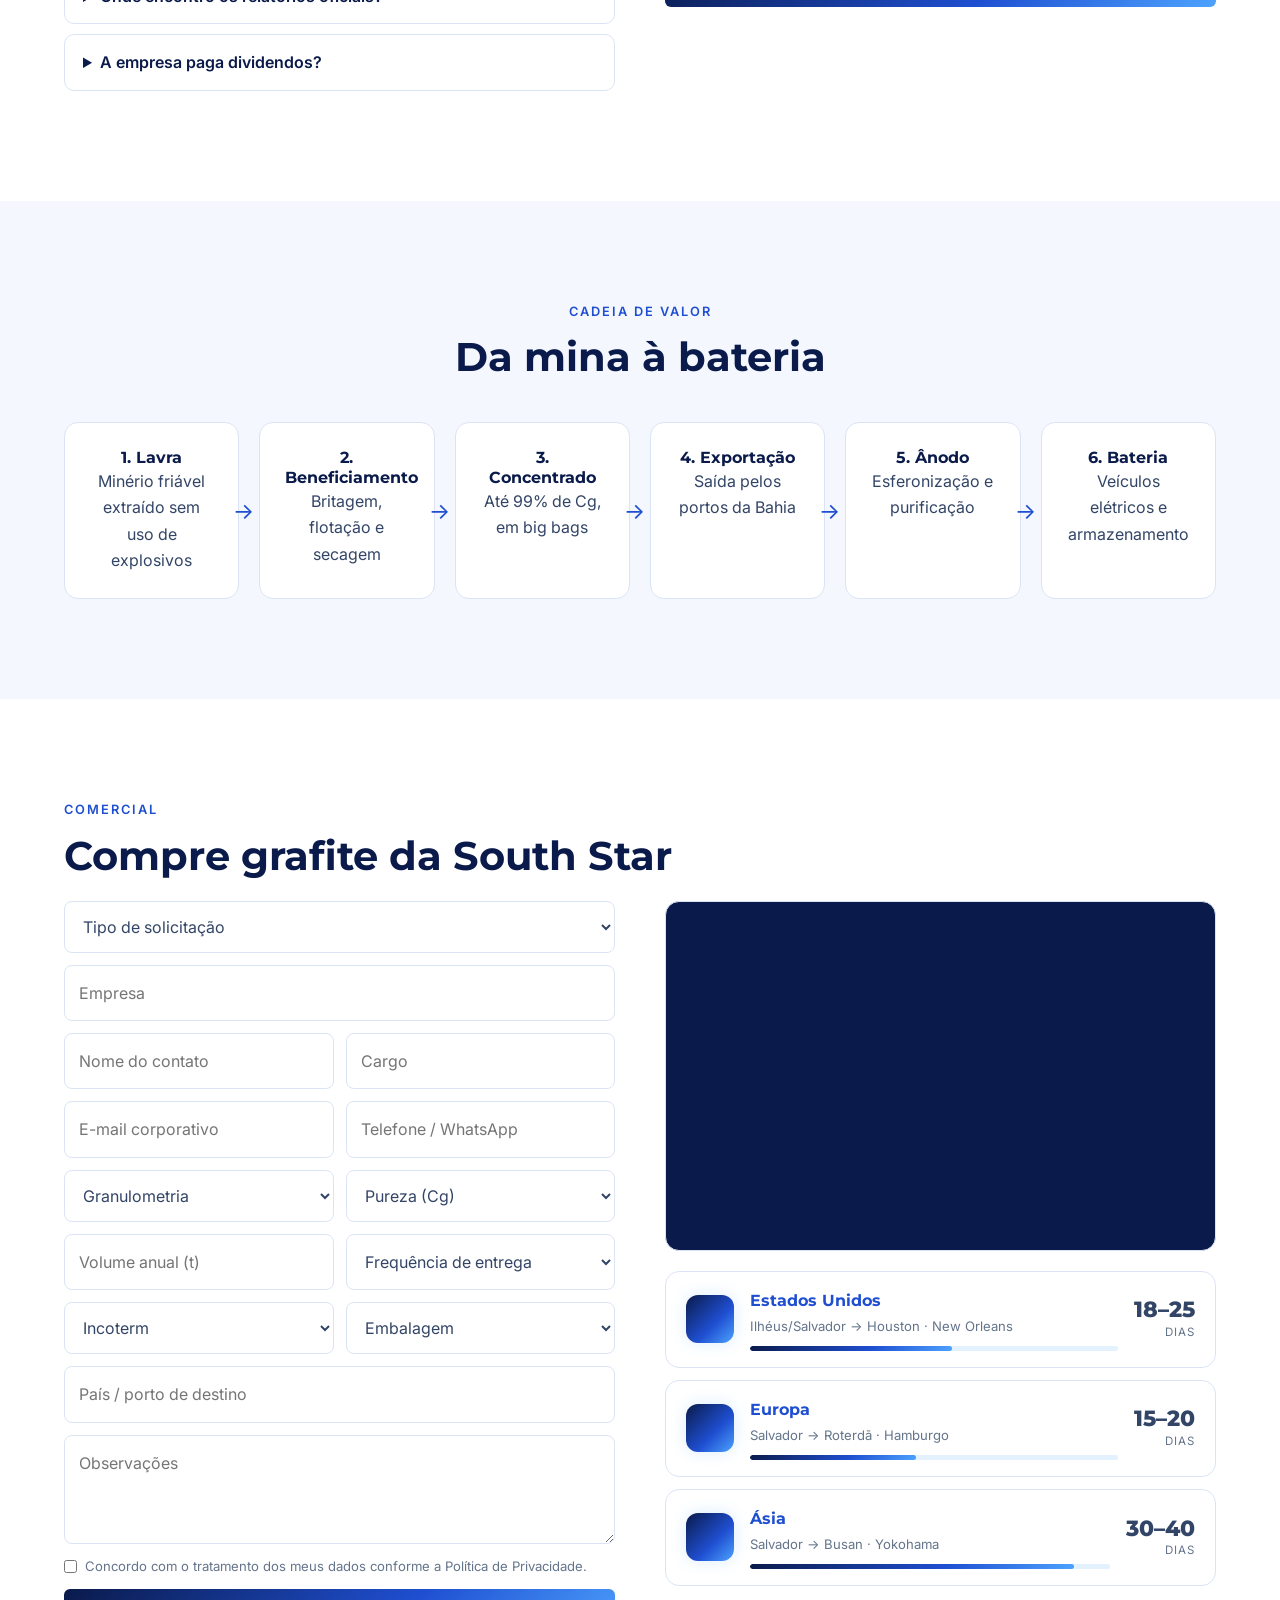
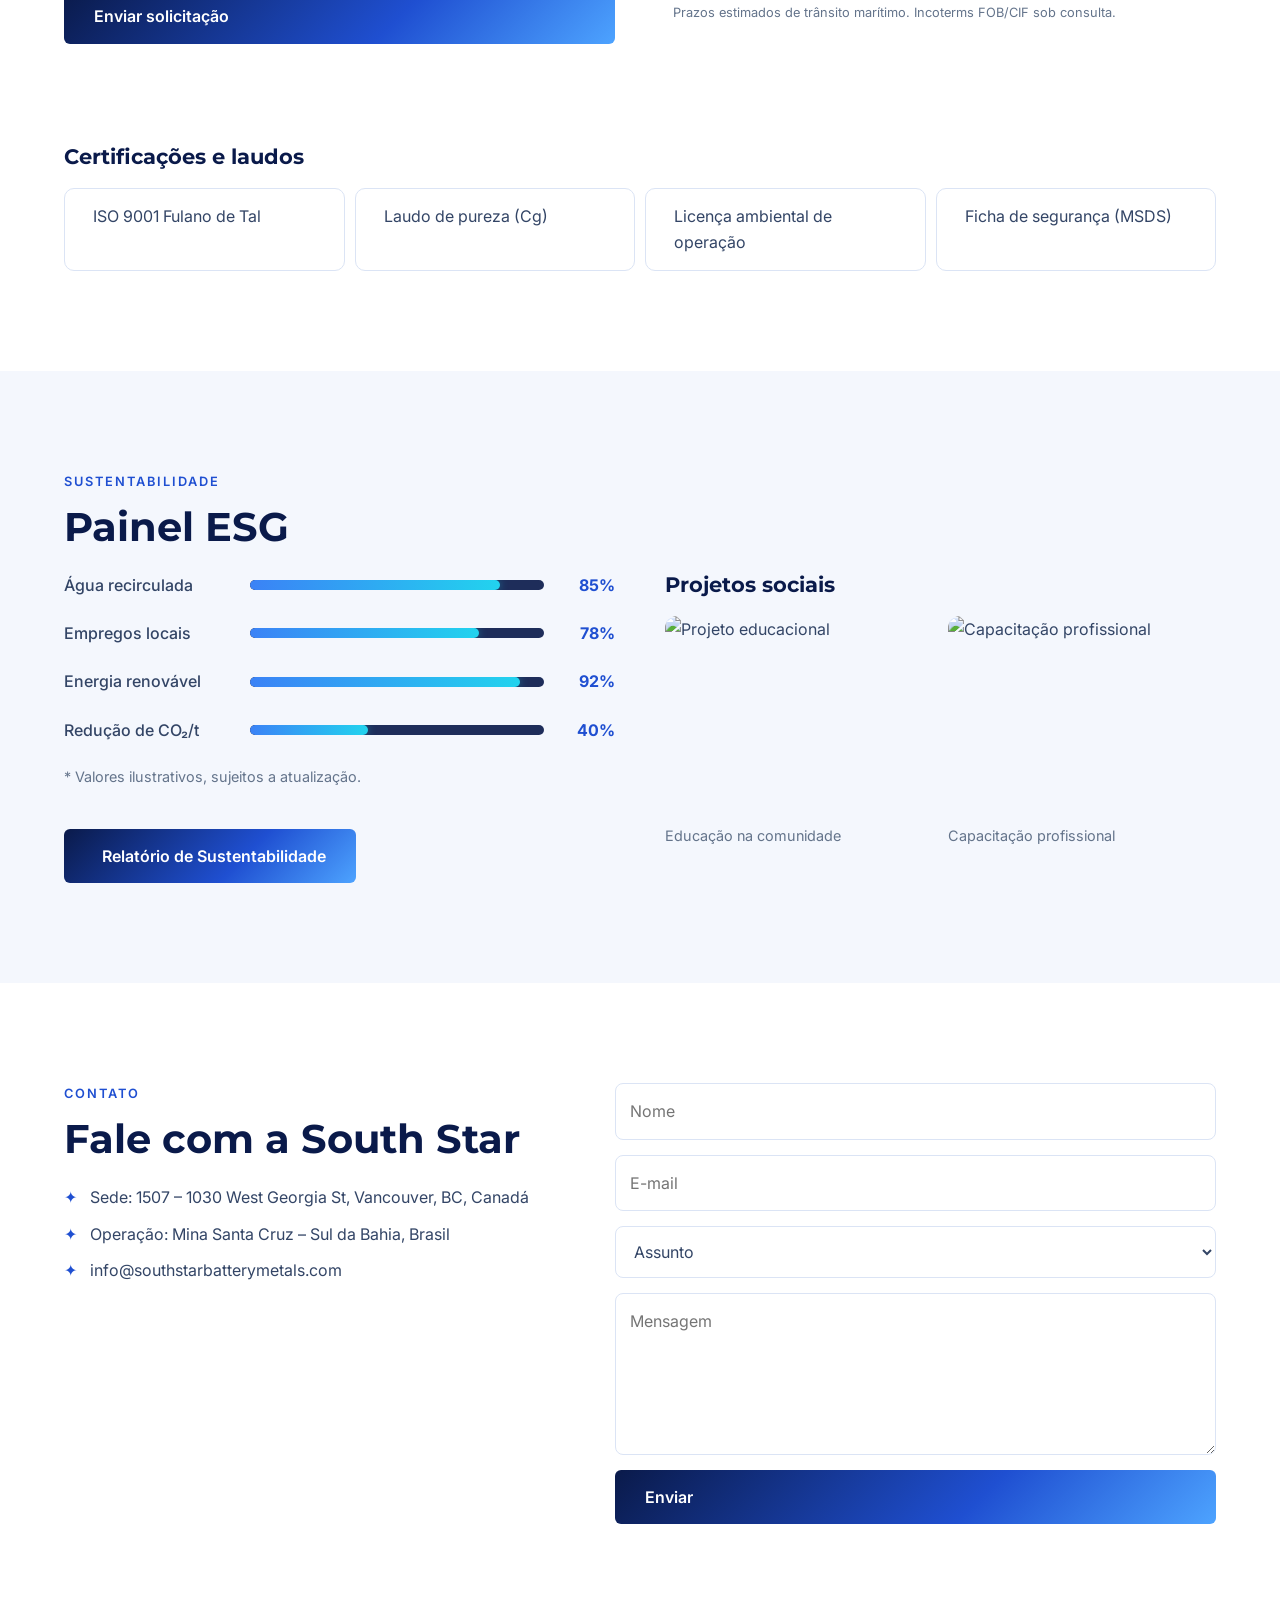
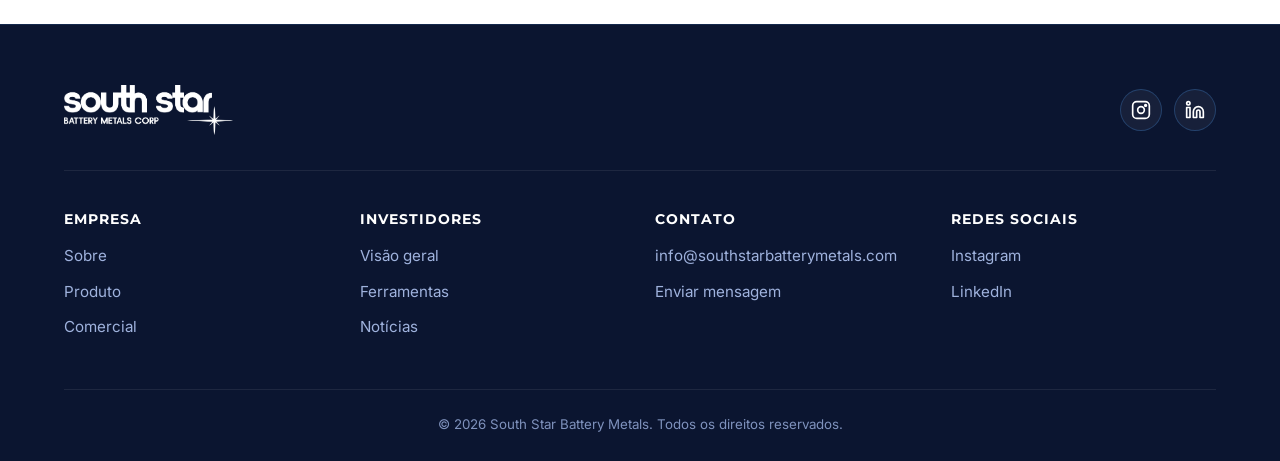
==== commit 69a93262: "correção de alternancia de cores nas seções do site" ====
--- a/view/index.html
+++ b/view/index.html
@@ -564,21 +564,6 @@
  </div>
 </section>
 
-<!-- NEWSLETTER -->
-<section class="newsletter">
- <div class="container nl-box reveal">
-  <div>
-   <h2 class="title" data-en="Receive our press releases">Receba nossos comunicados</h2>
-   <p data-en="News, results and events straight to your inbox.">Notícias, resultados e eventos direto no seu e-mail.</p>
-  </div>
-  <form id="nlForm" action="https://SEU-DOMINIO.us21.list-manage.com/subscribe/post?u=XXXX&amp;id=YYYY" method="post" target="_blank">
-   <label for="nlEmail" class="sr-only">E-mail</label>
-   <input id="nlEmail" type="email" name="EMAIL" placeholder="Seu e-mail" data-en-ph="Your email" required autocomplete="email">
-   <button class="btn btn-white" type="submit" data-en="Subscribe">Inscrever</button>
-  </form>
- </div>
-</section>
-
 <!-- CONTATO -->
 <section class="contact" id="contato">
  <div class="container grid">
--- a/css/index.css
+++ b/css/index.css
@@ -860,4 +860,9 @@
     .lane-days strong {
         font-size: 1.1rem;
     }
+}
+
+/* Contato com fundo branco (alternância de seções) */
+#contato {
+    background: var(--bg2);
 }
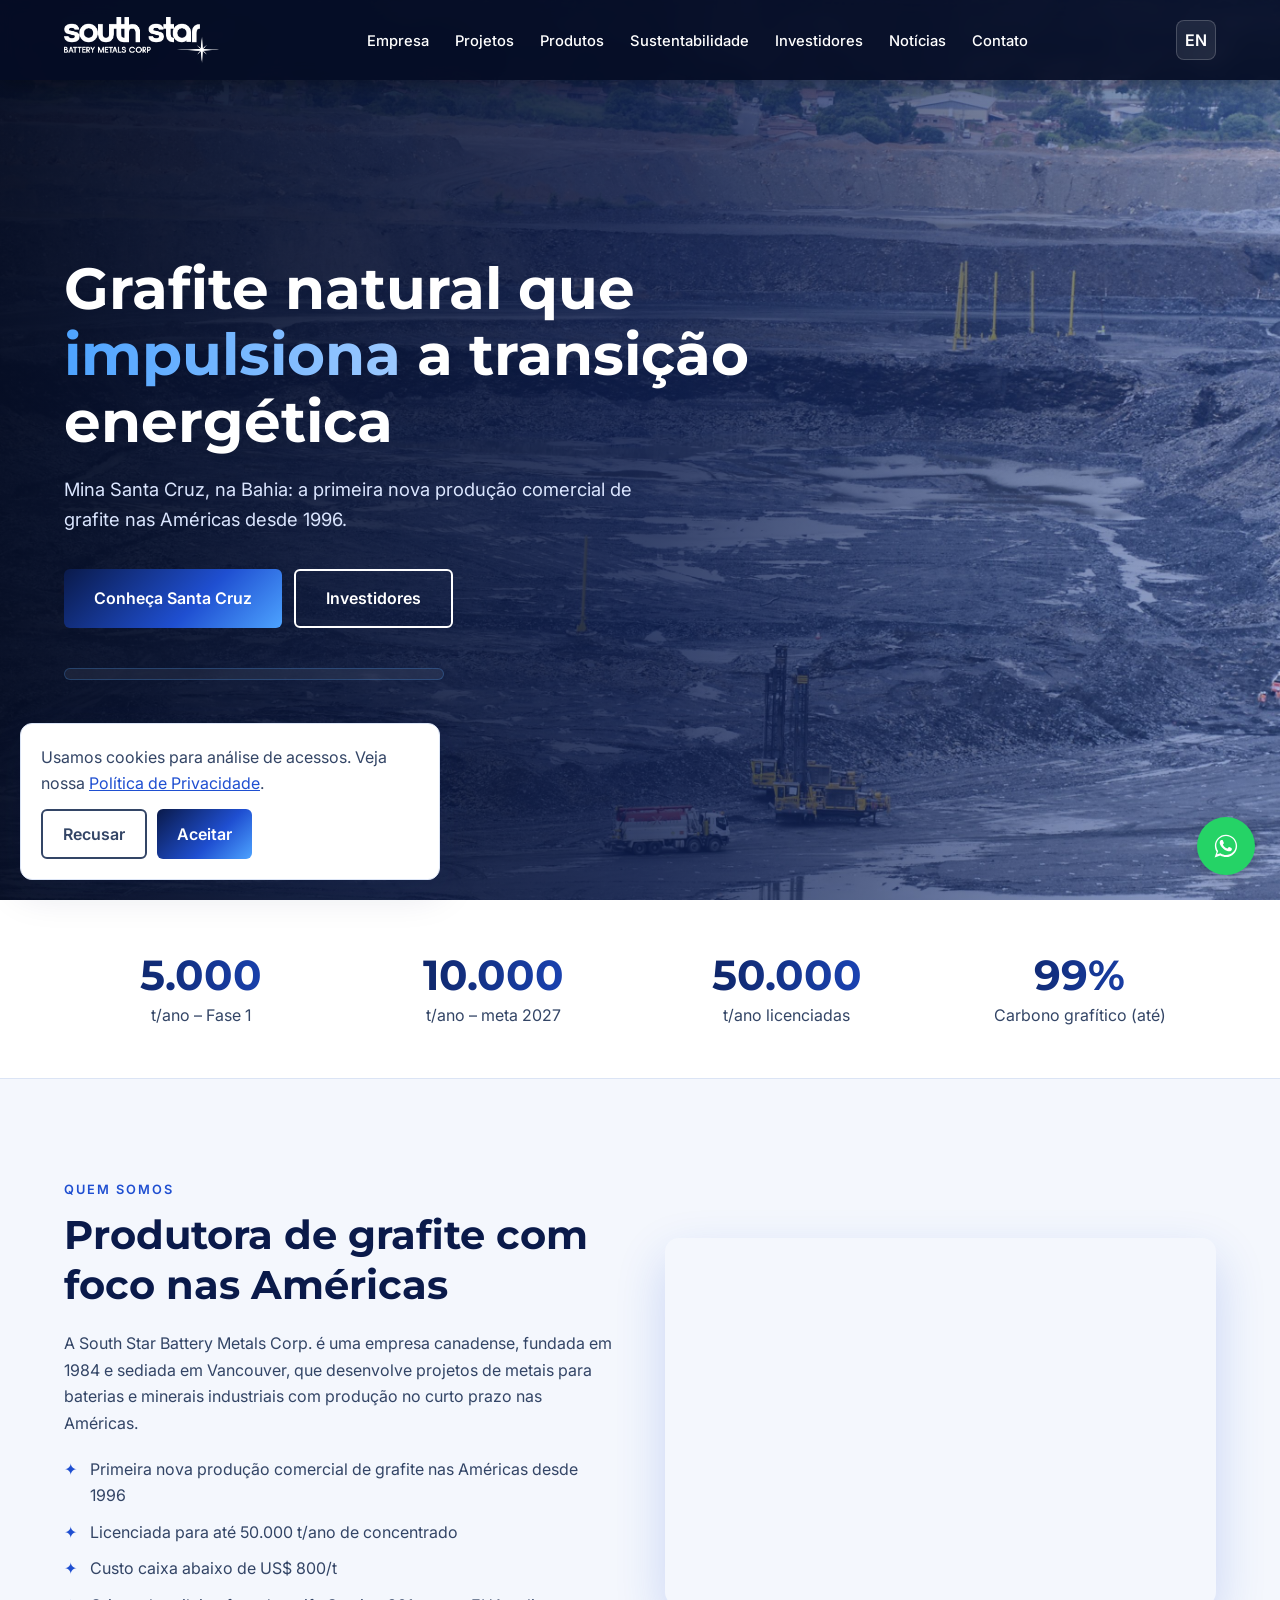
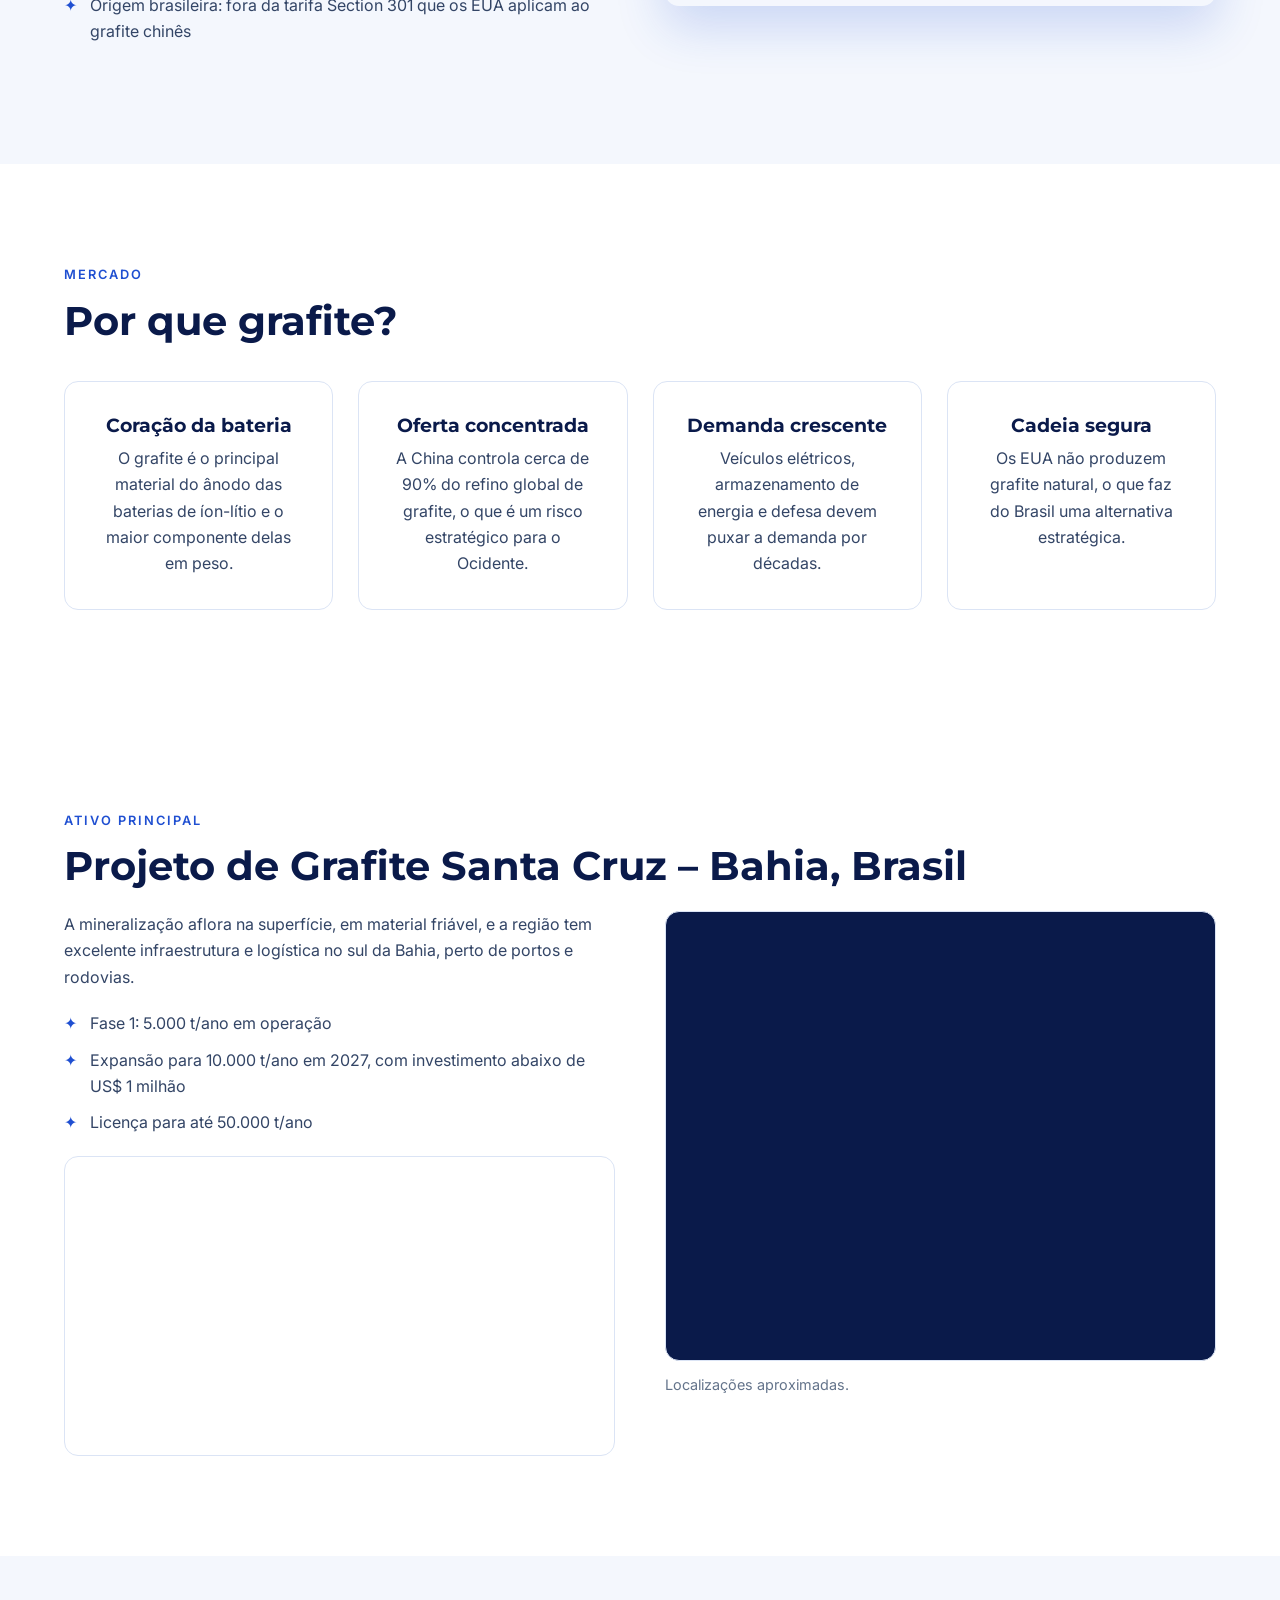
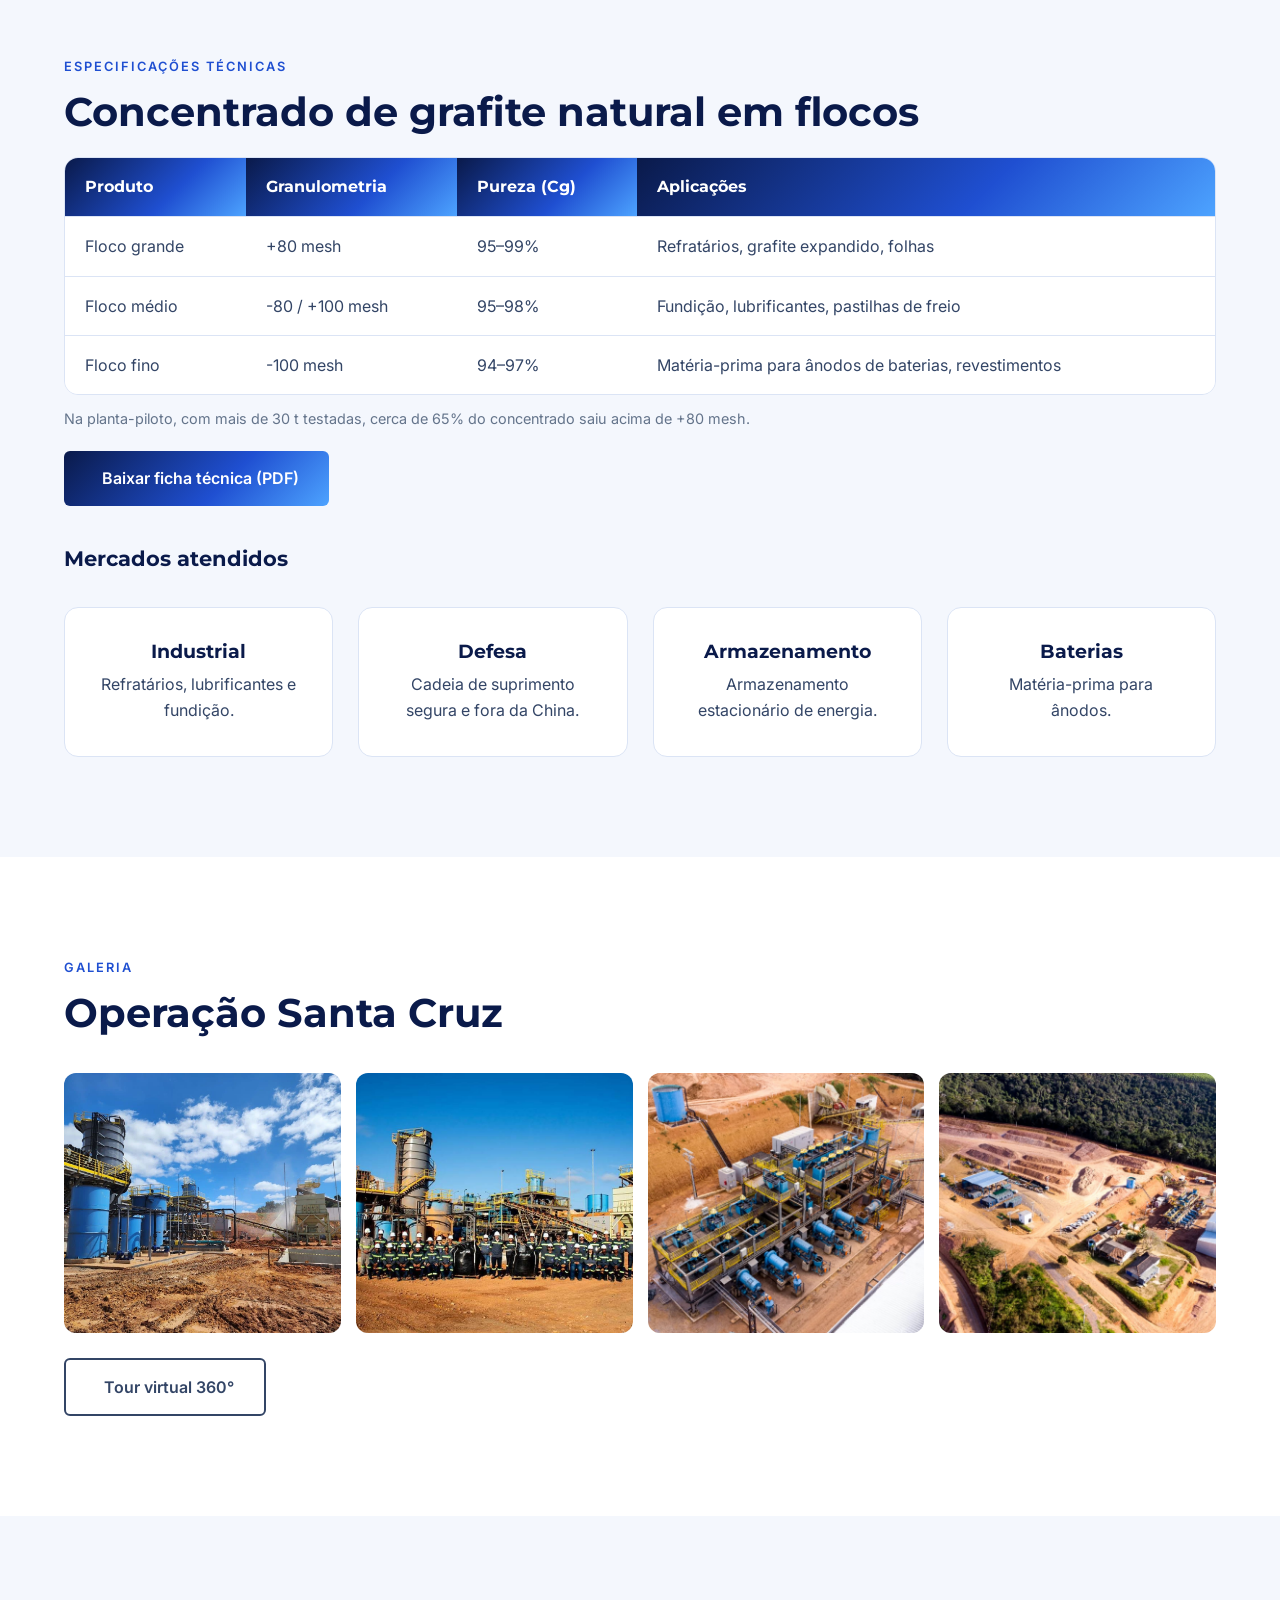
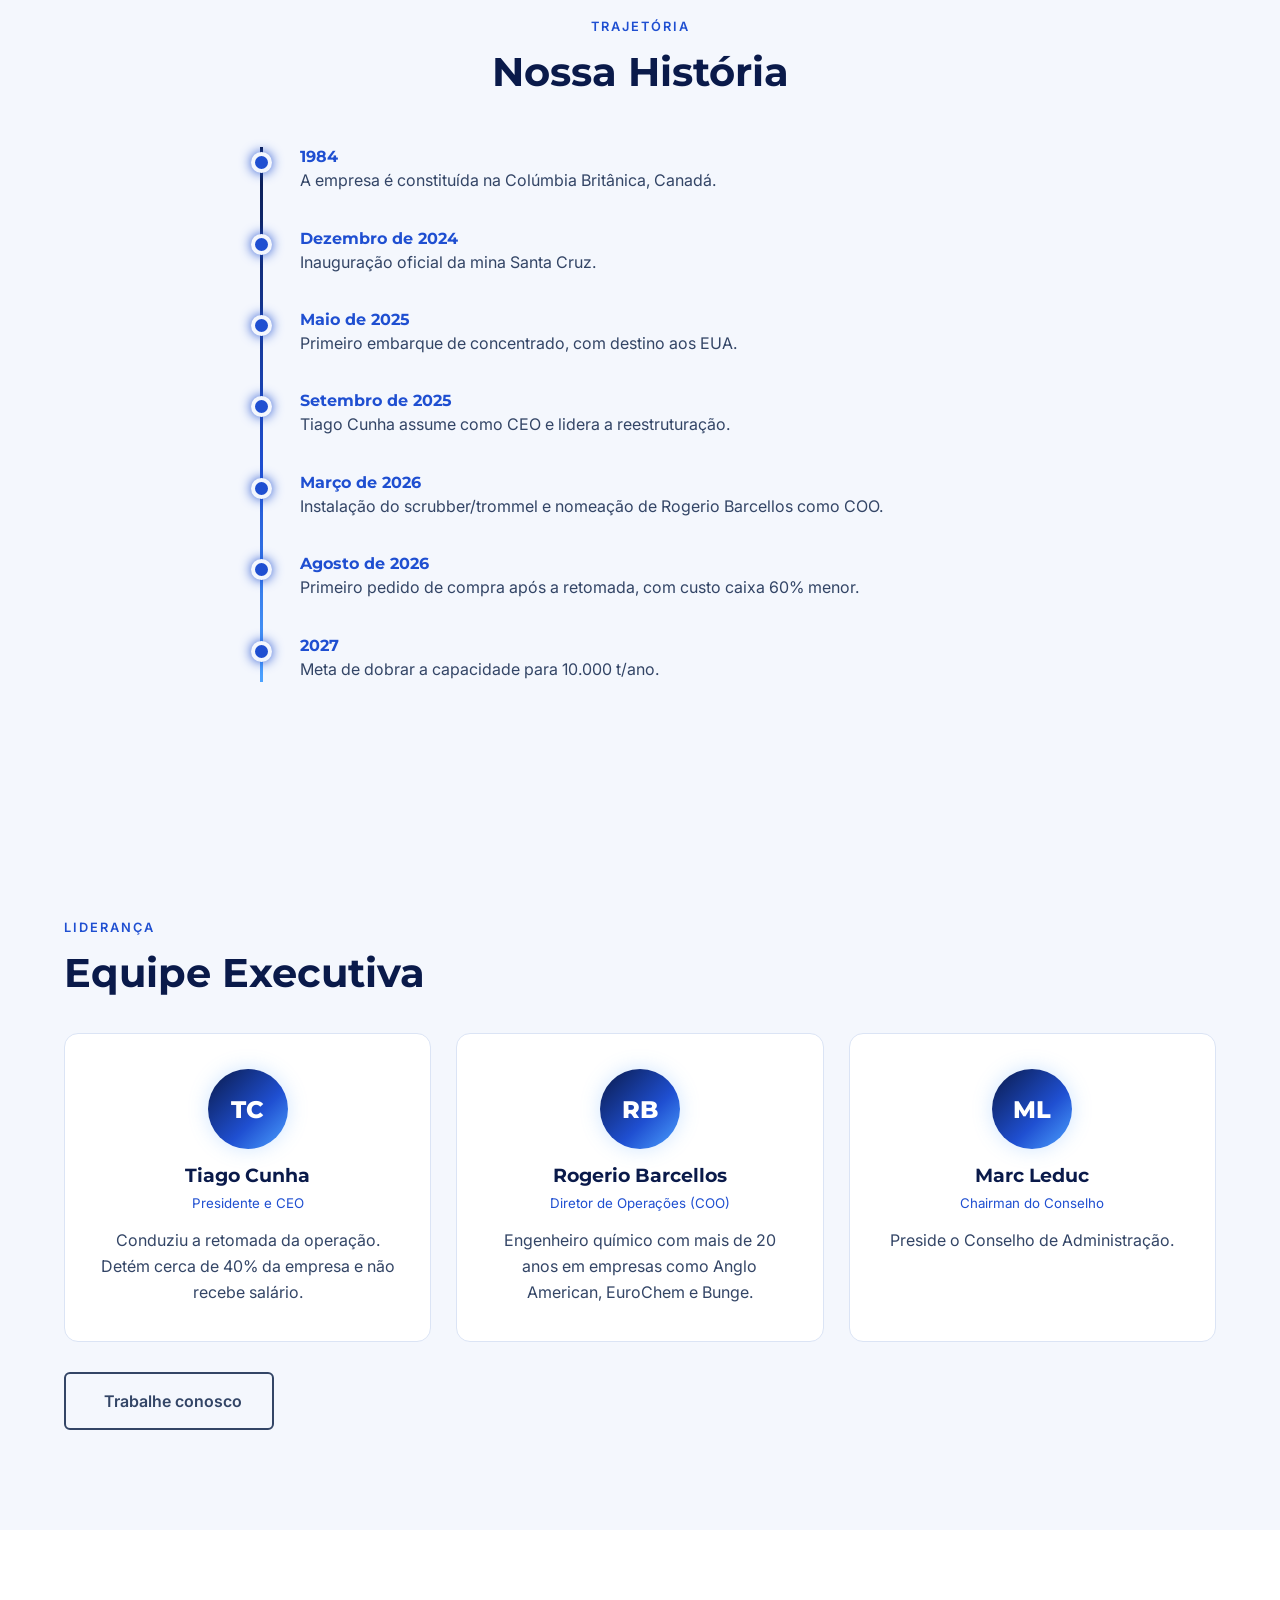
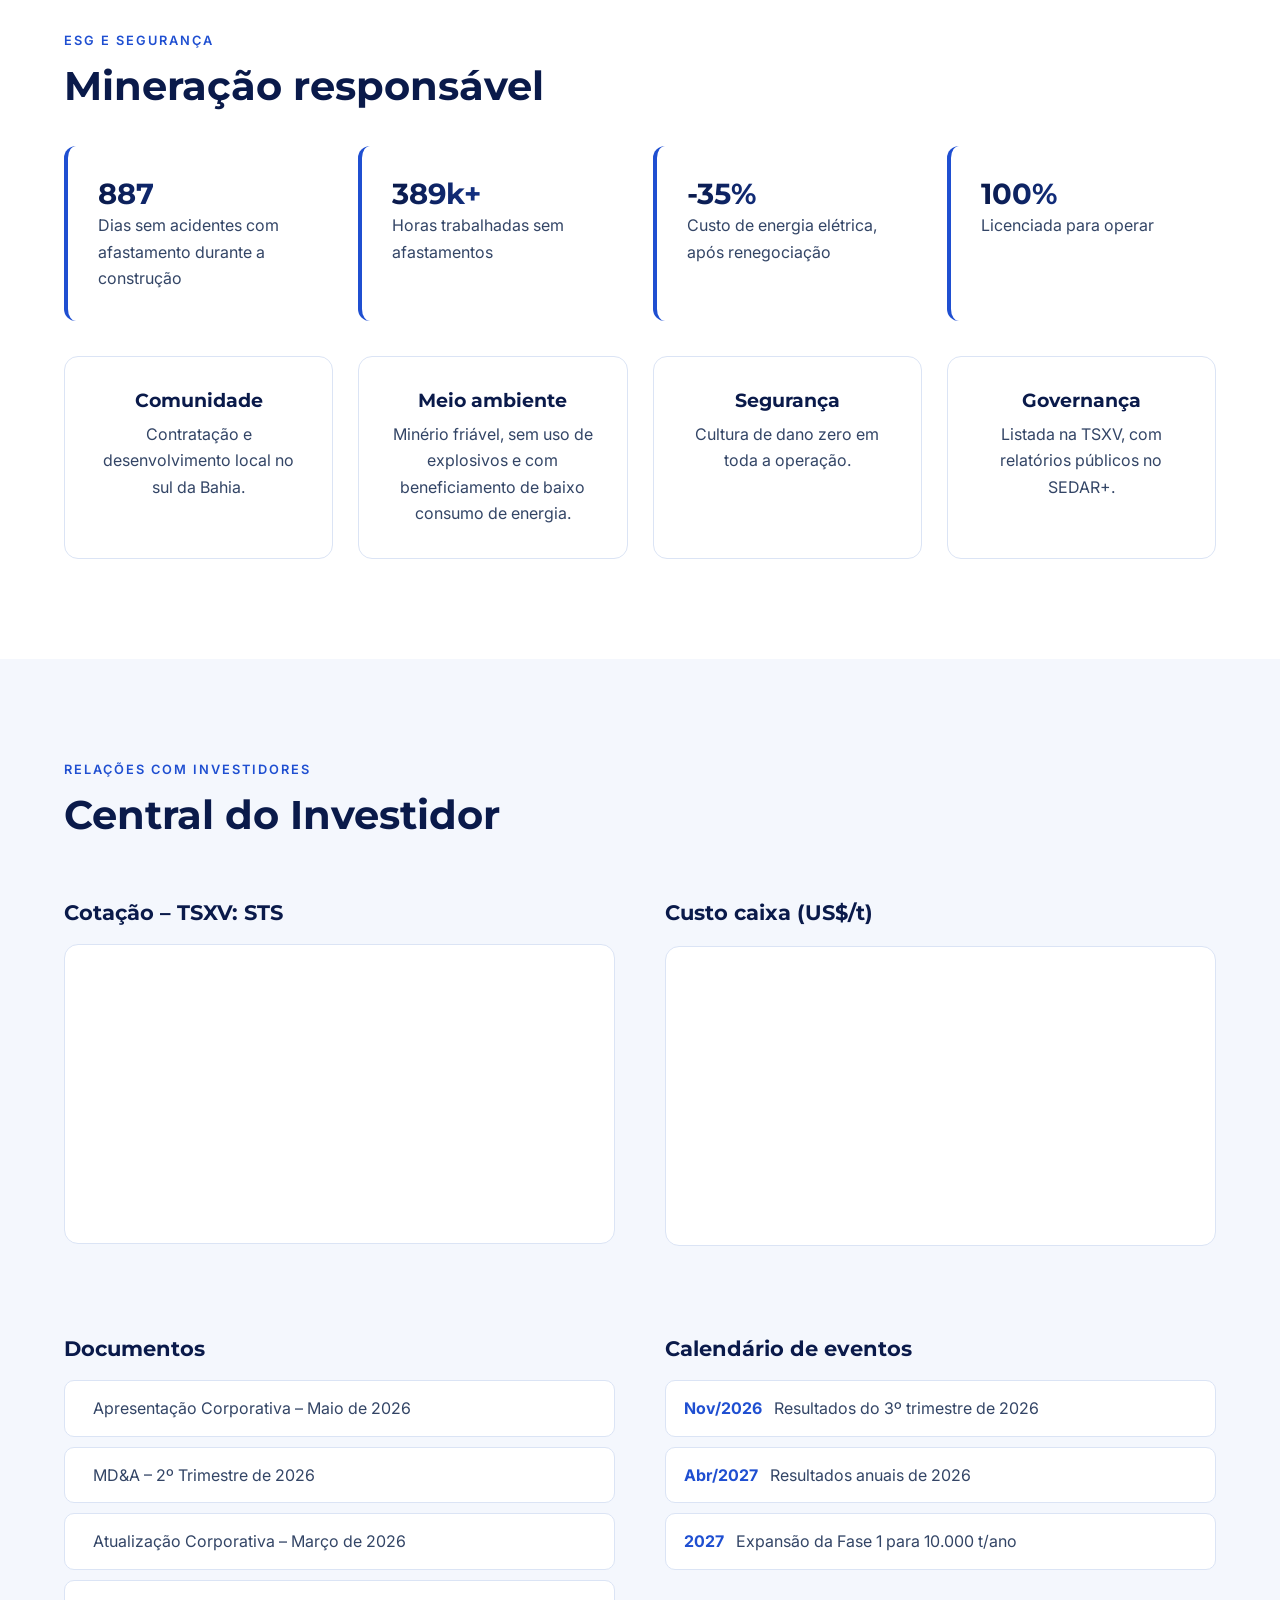
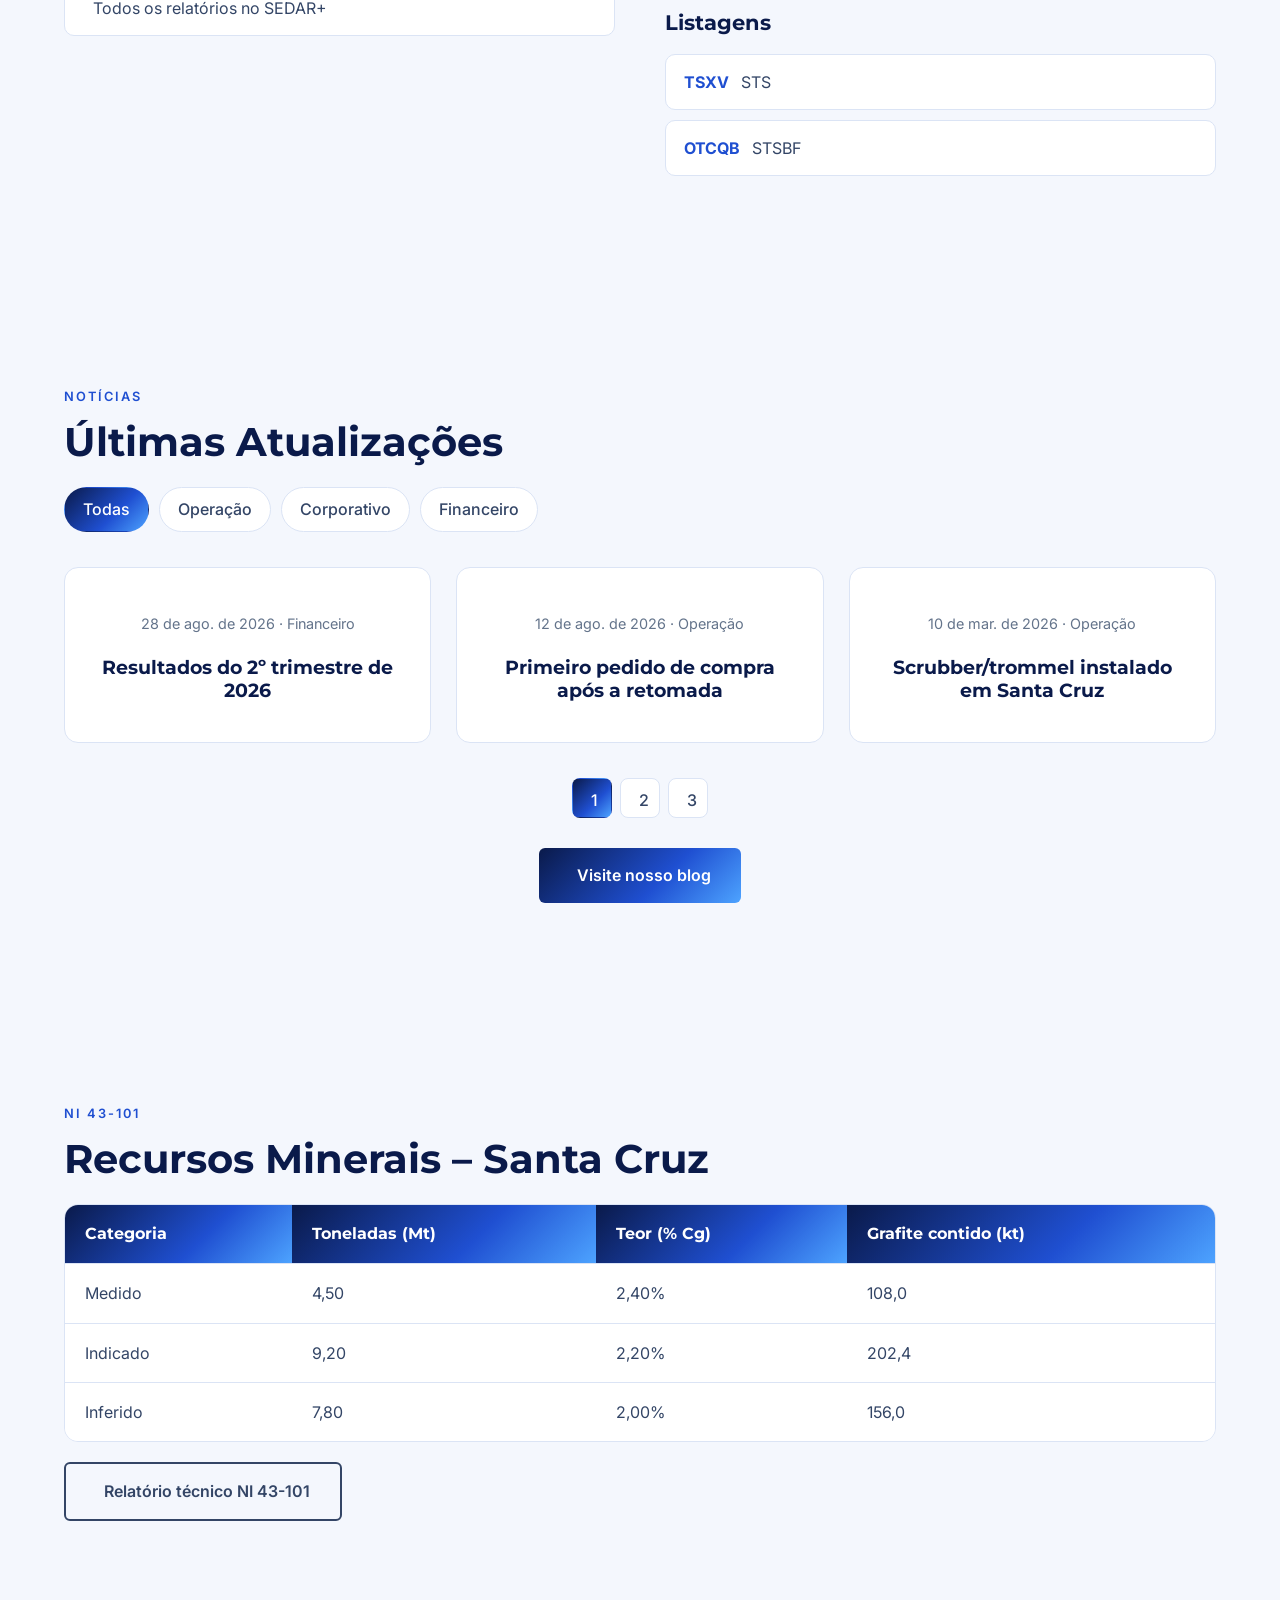
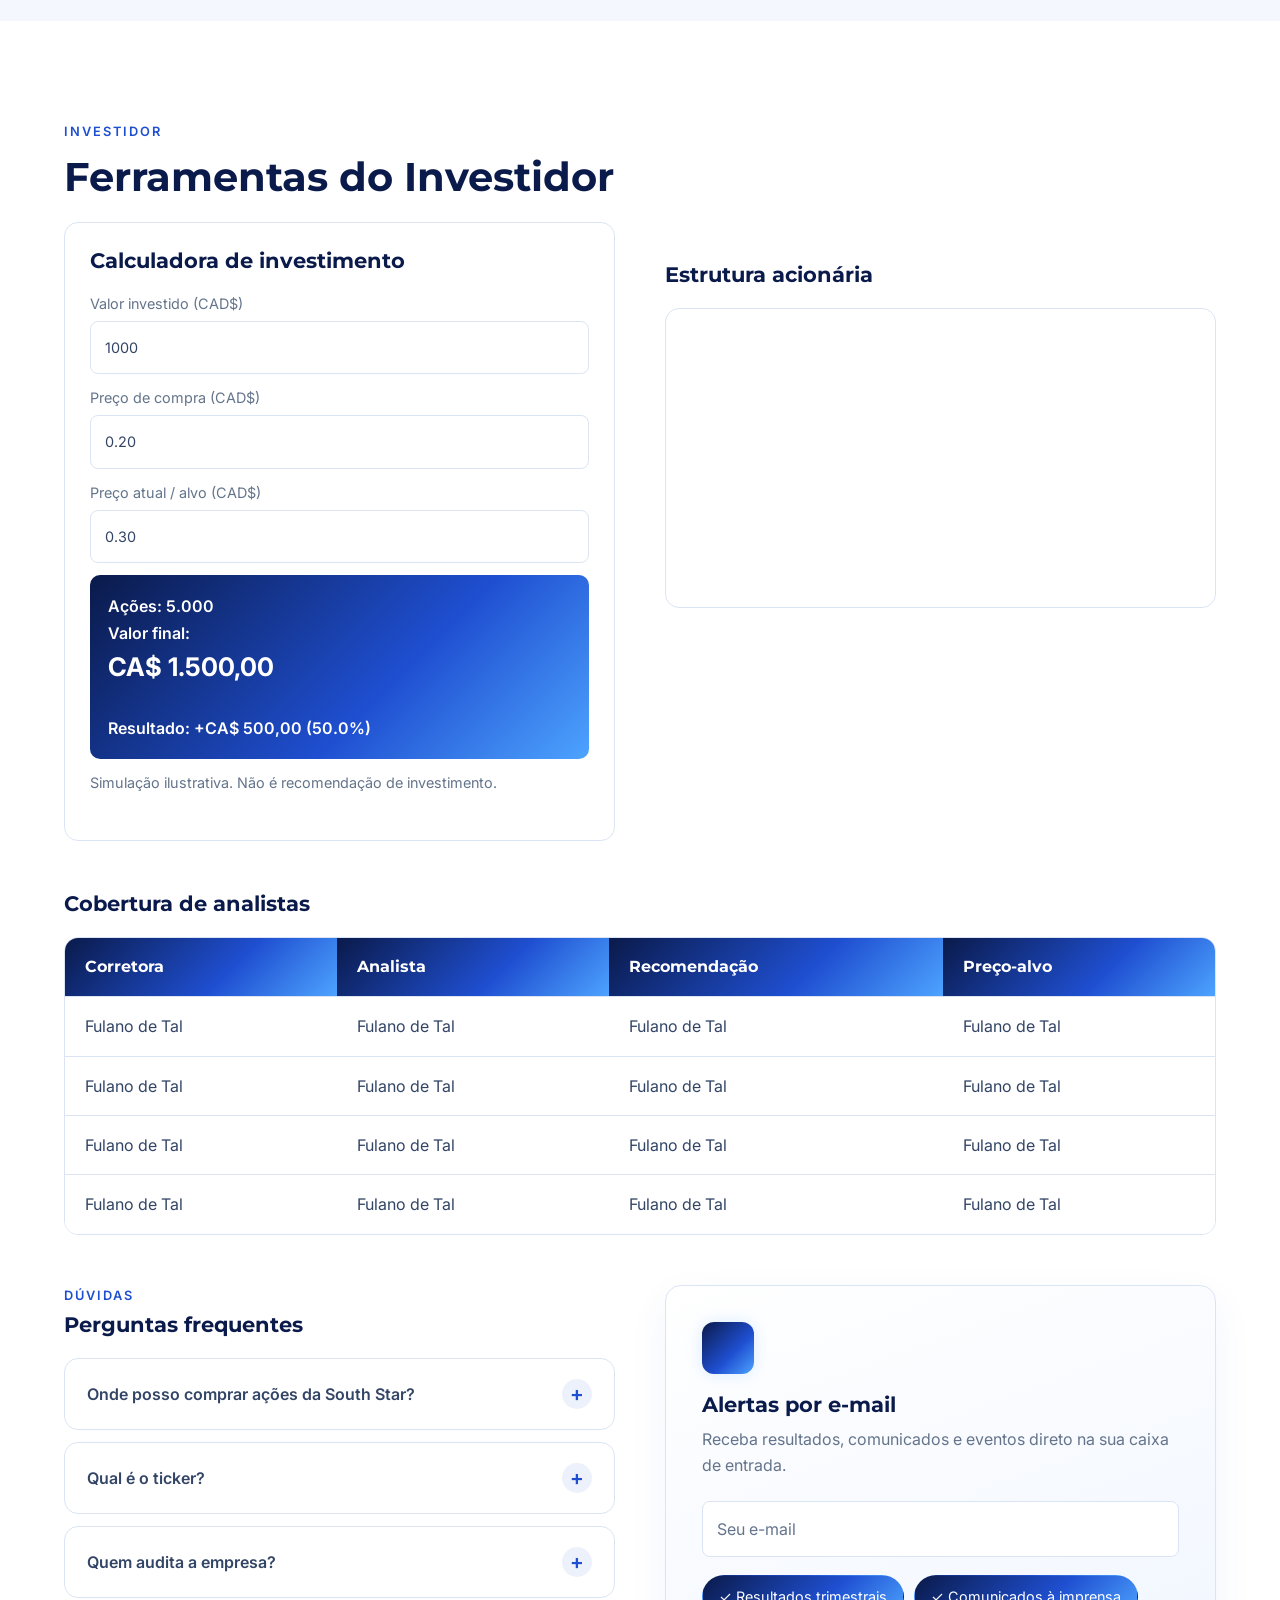
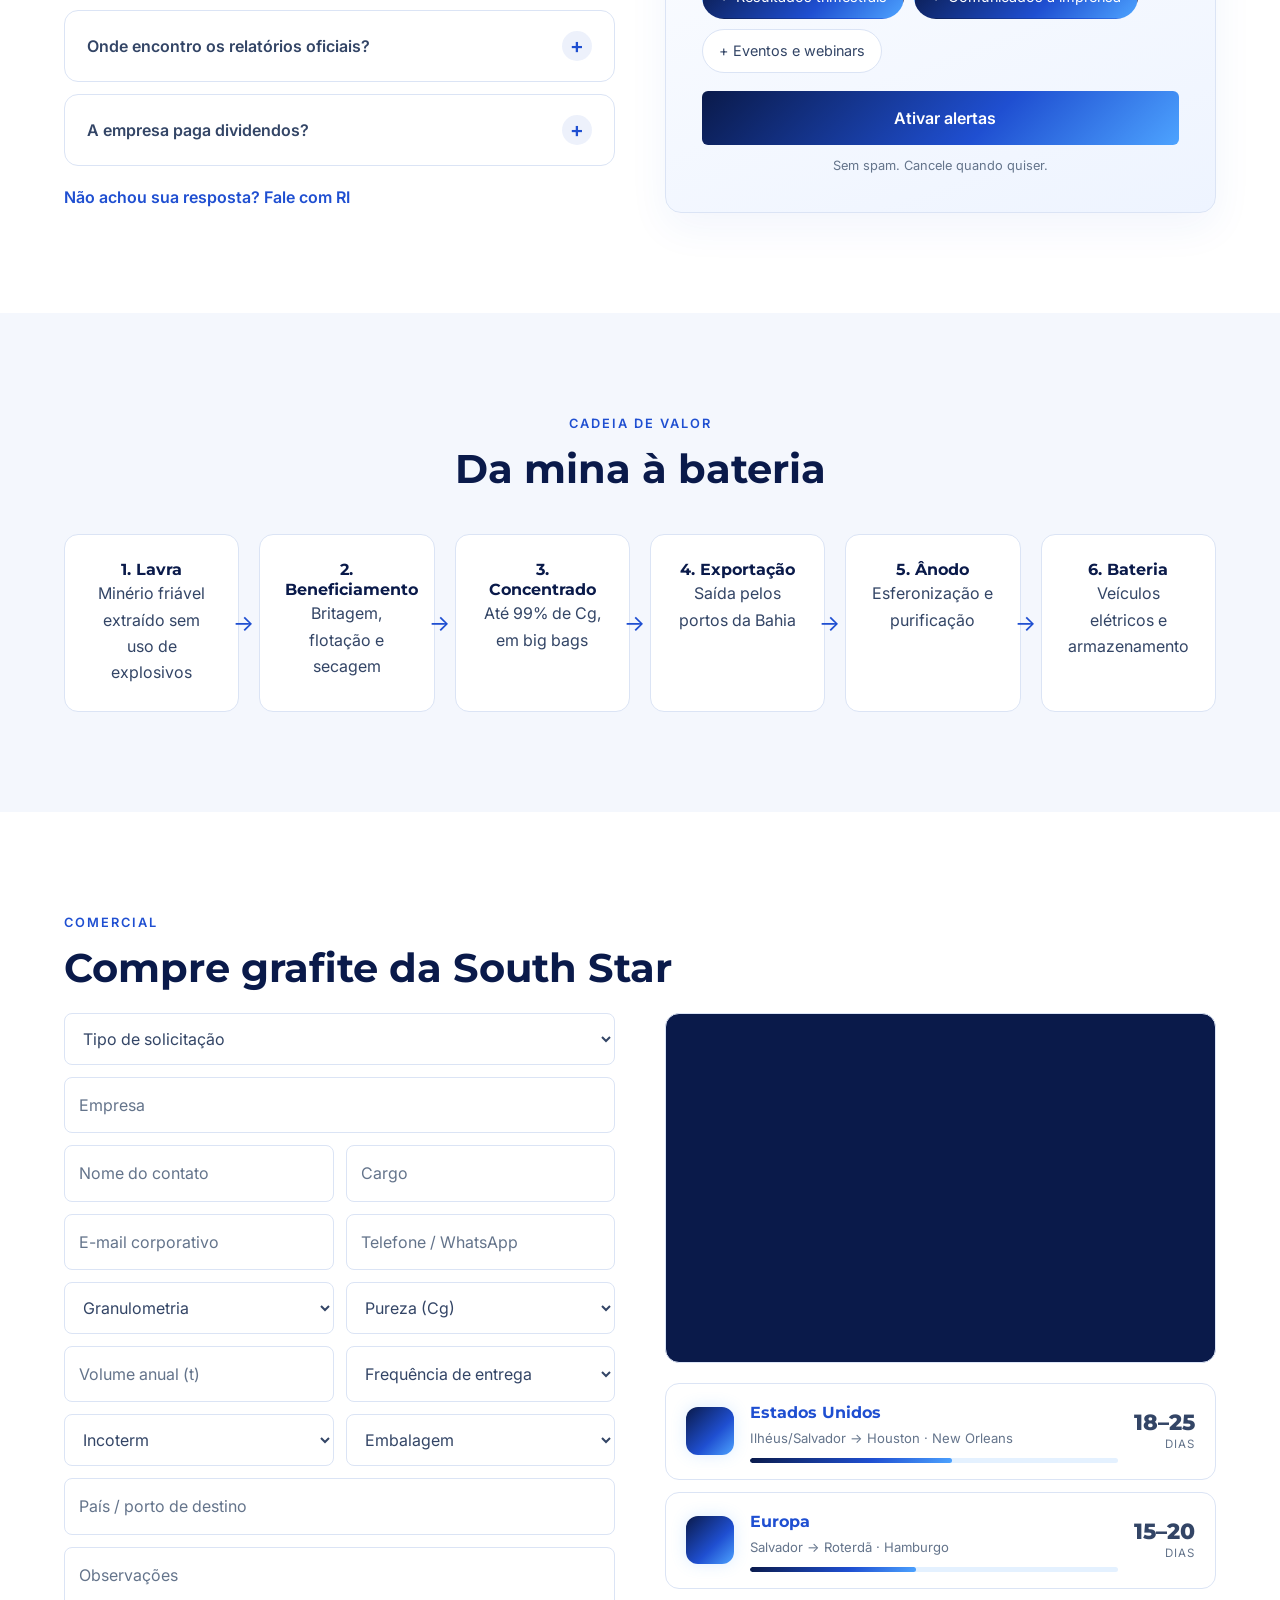
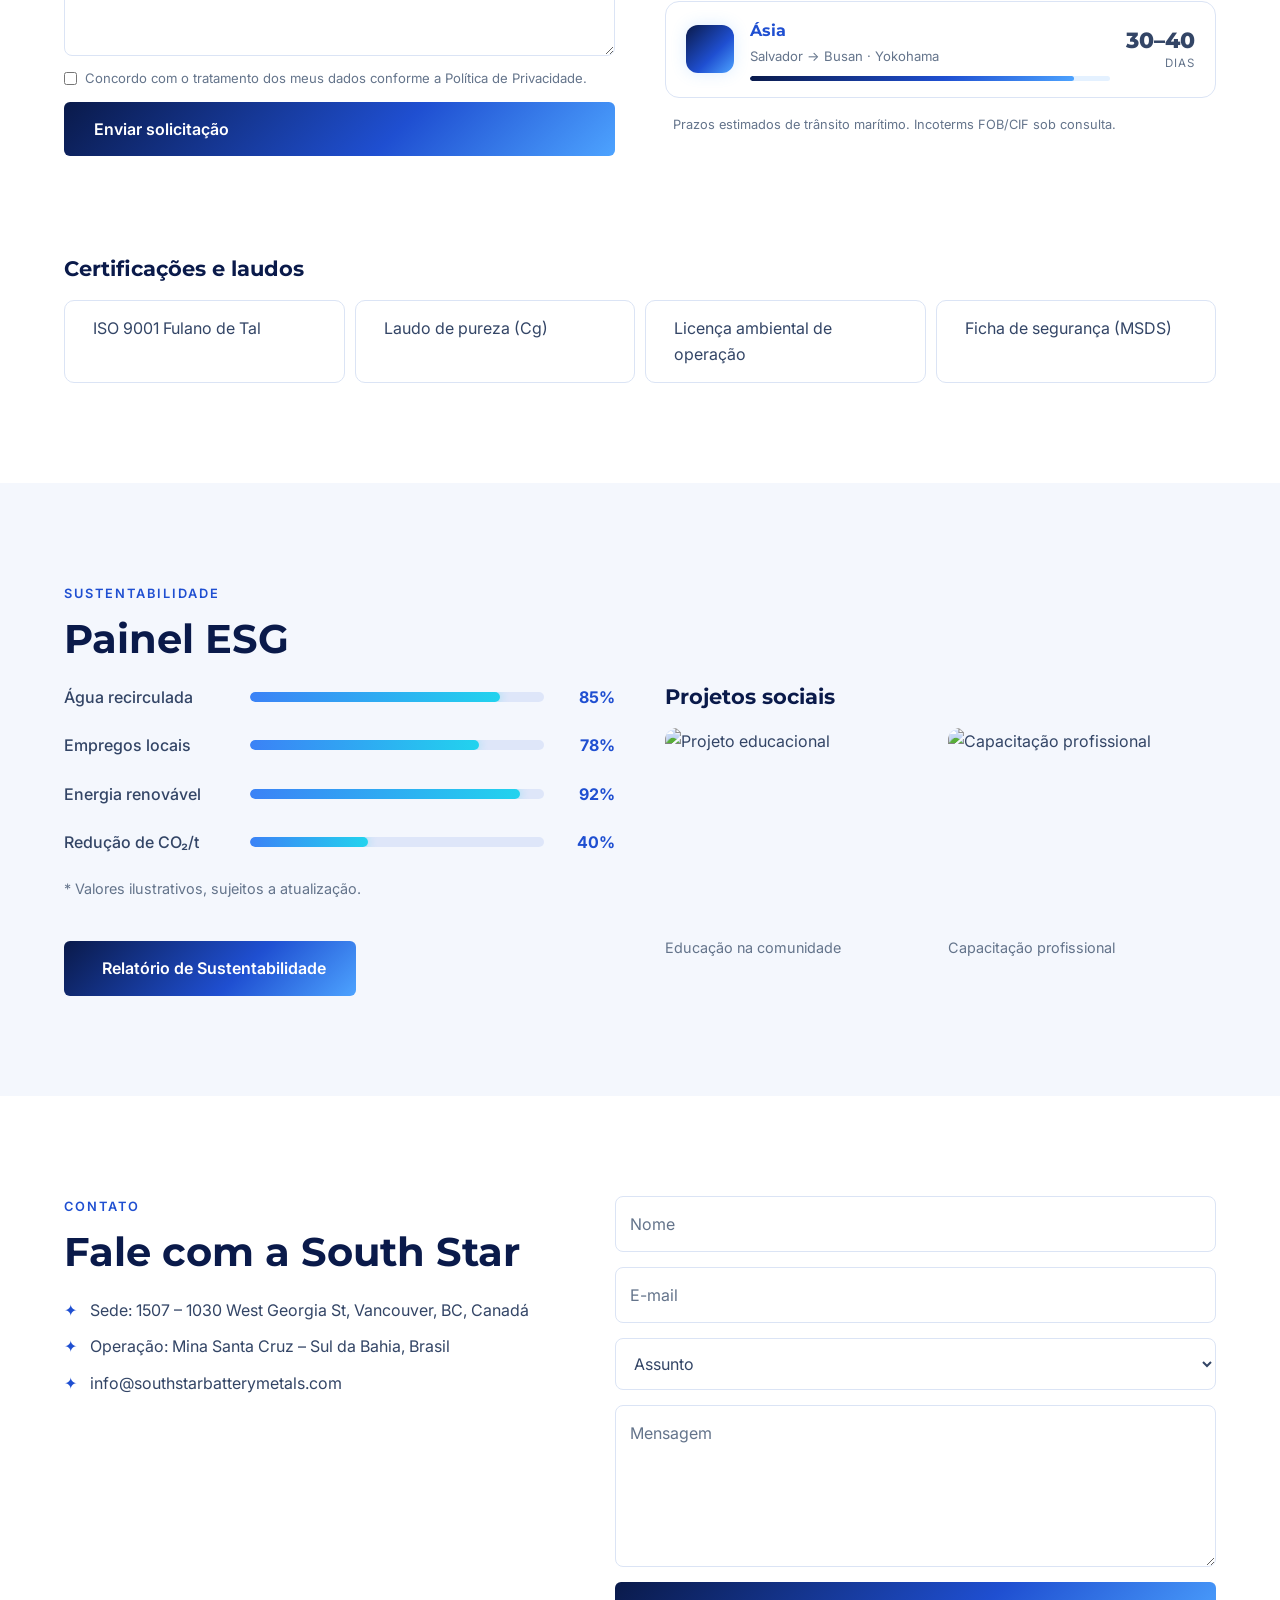
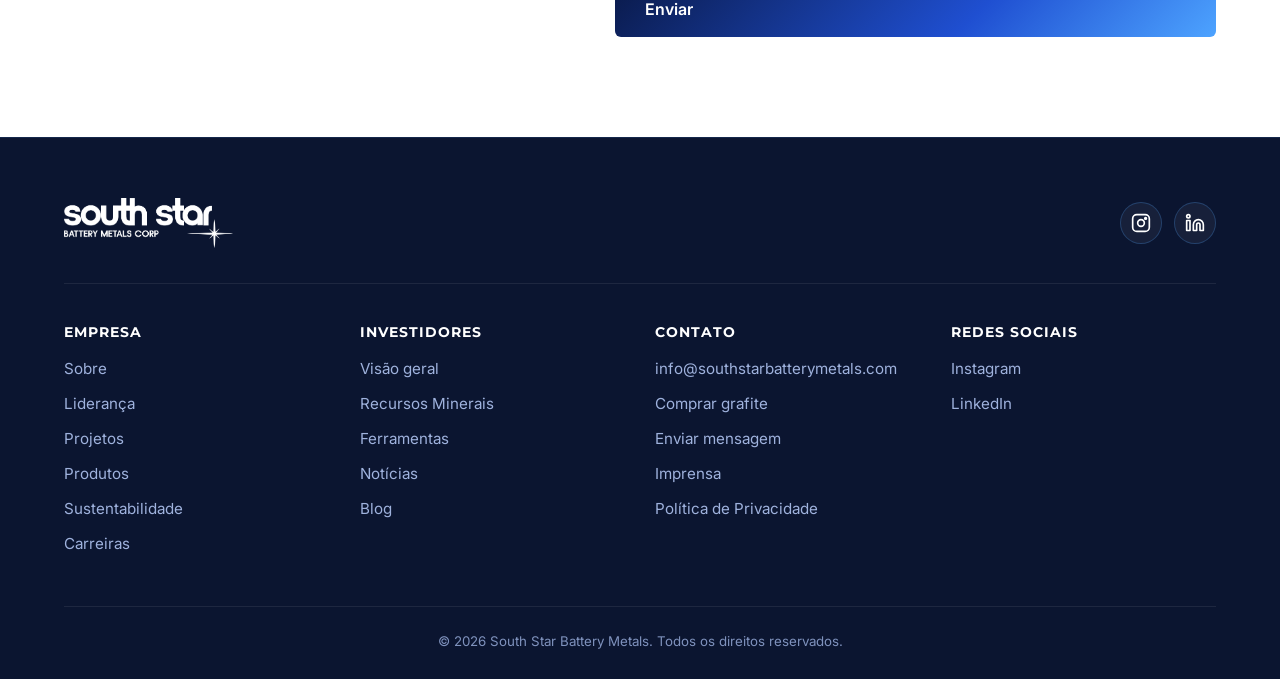
==== commit b9535a42: "adição de tela de carregamento entre as paginas" ====
--- a/view/index.html
+++ b/view/index.html
@@ -1,7 +1,8 @@
 <!DOCTYPE html>
-<html lang="pt-BR" data-theme="dark">
+<html lang="pt-BR">
 <head>
 <meta charset="UTF-8">
+<script>if(sessionStorage.getItem('nav'))document.documentElement.classList.add('loading')</script>
 <meta name="viewport" content="width=device-width, initial-scale=1.0">
 <title>South Star Battery Metals | Grafite para o Futuro</title>
 <meta name="description" content="South Star Battery Metals – produtora de grafite natural em flocos na Bahia, Brasil. TSXV: STS | OTCQB: STSBF.">
@@ -48,11 +49,56 @@
    <img src="/img/Logo%20SouthStar%20-%20White.png" alt="South Star Battery Metals" width="180" height="46">
   </a>
   <ul class="menu" id="menu">
-   <li><a href="#sobre" data-en="About">Sobre</a></li>
-   <li><a href="#produto" data-en="Product">Produto</a></li>
-   <li><a href="#comercial" data-en="Sales">Comercial</a></li>
-   <li><a href="#investidores" data-en="Investors">Investidores</a></li>
-   <li><a href="#ferramentas" data-en="Tools">Ferramentas</a></li>
+   <li class="has-sub">
+    <button type="button" class="sub-btn" aria-expanded="false" aria-controls="sub-empresa"><span data-en="Company">Empresa</span> <i data-lucide="chevron-down"></i></button>
+    <ul class="submenu" id="sub-empresa">
+     <li><a href="#sobre" data-en="About">Sobre</a></li>
+     <li><a href="#equipe" data-en="Management">Liderança</a></li>
+     <li><a href="#historia" data-en="History">Trajetória</a></li>
+     <li><a href="/view/carreiras.html" data-en="Careers">Carreiras</a></li>
+    </ul>
+   </li>
+   <li class="has-sub">
+    <button type="button" class="sub-btn" aria-expanded="false" aria-controls="sub-projetos"><span data-en="Projects">Projetos</span> <i data-lucide="chevron-down"></i></button>
+    <ul class="submenu" id="sub-projetos">
+     <li><a href="#projetos">Santa Cruz</a></li>
+     <li><a href="#grafite" data-en="Why graphite?">Por que grafite?</a></li>
+     <li><a href="#cadeia" data-en="From mine to battery">Da mina à bateria</a></li>
+     <li><a href="#galeria" data-en="Gallery">Galeria</a></li>
+     <li><a href="/view/tour.html" data-en="360° virtual tour">Tour virtual 360°</a></li>
+    </ul>
+   </li>
+   <li class="has-sub">
+    <button type="button" class="sub-btn" aria-expanded="false" aria-controls="sub-produtos"><span data-en="Products">Produtos</span> <i data-lucide="chevron-down"></i></button>
+    <ul class="submenu" id="sub-produtos">
+     <li><a href="#produto" data-en="Specifications">Especificações</a></li>
+     <li><a href="#comercial" data-en="Buy graphite">Comprar grafite</a></li>
+    </ul>
+   </li>
+   <li class="has-sub">
+    <button type="button" class="sub-btn" aria-expanded="false" aria-controls="sub-esg"><span data-en="Sustainability">Sustentabilidade</span> <i data-lucide="chevron-down"></i></button>
+    <ul class="submenu" id="sub-esg">
+     <li><a href="#esg" data-en="ESG &amp; Safety">ESG e Segurança</a></li>
+     <li><a href="#painel-esg" data-en="ESG Dashboard">Painel ESG</a></li>
+    </ul>
+   </li>
+   <li class="has-sub">
+    <button type="button" class="sub-btn" aria-expanded="false" aria-controls="sub-inv"><span data-en="Investors">Investidores</span> <i data-lucide="chevron-down"></i></button>
+    <ul class="submenu" id="sub-inv">
+     <li><a href="#investidores" data-en="Overview">Visão geral</a></li>
+     <li><a href="#recursos" data-en="Mineral Resources">Recursos Minerais</a></li>
+     <li><a href="#ferramentas" data-en="Investor Tools">Ferramentas</a></li>
+    </ul>
+   </li>
+   <li class="has-sub">
+    <button type="button" class="sub-btn" aria-expanded="false" aria-controls="sub-news"><span data-en="News">Notícias</span> <i data-lucide="chevron-down"></i></button>
+    <ul class="submenu" id="sub-news">
+     <li><a href="#noticias" data-en="Latest Updates">Últimas atualizações</a></li>
+     <li><a href="/view/blog.html">Blog</a></li>
+     <li><a href="/view/imprensa.html" data-en="Press">Imprensa</a></li>
+    </ul>
+   </li>
+   <li><a href="#contato" data-en="Contact">Contato</a></li>
   </ul>
   <div class="nav-tools">
    <button id="langBtn" class="tool" type="button" aria-label="Mudar idioma">EN</button>
@@ -263,7 +309,7 @@
      <div class="tradingview-widget-container">
       <div class="tradingview-widget-container__widget"></div>
       <script src="https://s3.tradingview.com/external-embedding/embed-widget-symbol-overview.js" async>
-      {"symbols":[["TSXV:STS|1M"],["OTC:STSBF|1M"]],"colorTheme":"dark","isTransparent":true,"autosize":true,"locale":"br","chartType":"area","lineColor":"#4da3ff","topColor":"rgba(77,163,255,0.3)","bottomColor":"rgba(77,163,255,0)"}
+      {"symbols":[["TSXV:STS|1M"],["OTC:STSBF|1M"]],"colorTheme":"light","isTransparent":true,"autosize":true,"locale":"br","chartType":"area","lineColor":"#1f4fd1","topColor":"rgba(31,79,209,0.25)","bottomColor":"rgba(31,79,209,0)"}
       </script>
      </div>
     </div>
@@ -368,8 +414,9 @@
    </table>
   </div>
 
-  <div class="ir-grid">
-   <div class="reveal">
+  <div class="ir-grid faq-grid">
+   <div class="reveal">
+    <p class="tag" data-en="Questions">Dúvidas</p>
     <h3 class="sub" data-en="FAQ">Perguntas frequentes</h3>
     <div class="faq">
      <details><summary data-en="Where can I buy South Star shares?">Onde posso comprar ações da South Star?</summary><p data-en="On the TSX Venture (STS) in Canada and on the OTCQB (STSBF) in the US. In Brazil, through brokers with international access.">Na TSX Venture (STS), no Canadá, e na OTCQB (STSBF), nos EUA. No Brasil, você compra por corretoras com acesso internacional.</p></details>
@@ -378,15 +425,22 @@
      <details><summary data-en="Where can I find official reports?">Onde encontro os relatórios oficiais?</summary><p data-en="On SEDAR+ and in the Documents section of this page.">No SEDAR+ e na seção Documentos desta página.</p></details>
      <details><summary data-en="Does the company pay dividends?">A empresa paga dividendos?</summary><p data-en="There is no dividend policy at the moment. The focus is on expanding production.">Não há política de dividendos no momento. O foco é a expansão da produção.</p></details>
     </div>
-   </div>
-   <div class="reveal">
+    <a href="#contato" class="faq-more"><span data-en="Didn't find your answer? Talk to IR">Não achou sua resposta? Fale com RI</span> <i data-lucide="arrow-right"></i></a>
+   </div>
+
+   <div class="alert-card reveal">
+    <div class="alert-ic"><i data-lucide="bell-ring"></i></div>
     <h3 class="sub" data-en="Email alerts">Alertas por e-mail</h3>
-    <form id="alertForm" class="alert-form" action="https://formspree.io/f/SEU_ID" method="POST">
+    <p class="alert-desc" data-en="Get results, press releases and events straight to your inbox.">Receba resultados, comunicados e eventos direto na sua caixa de entrada.</p>
+    <form id="alertForm" action="https://formspree.io/f/SEU_ID" method="POST">
      <input type="email" name="email" placeholder="Seu e-mail" data-en-ph="Your email" required aria-label="E-mail" autocomplete="email">
-     <label class="chk"><input type="checkbox" name="alerta" value="resultados" checked> <span data-en="Quarterly results">Resultados trimestrais</span></label>
-     <label class="chk"><input type="checkbox" name="alerta" value="comunicados" checked> <span data-en="Press releases">Comunicados à imprensa</span></label>
-     <label class="chk"><input type="checkbox" name="alerta" value="eventos"> <span data-en="Events and webinars">Eventos e webinars</span></label>
-     <button class="btn btn-main" type="submit" data-en="Enable alerts">Ativar alertas</button>
+     <div class="chips" role="group" aria-label="Tipos de alerta">
+      <label class="chip"><input type="checkbox" name="alerta" value="resultados" checked><span data-en="Quarterly results">Resultados trimestrais</span></label>
+      <label class="chip"><input type="checkbox" name="alerta" value="comunicados" checked><span data-en="Press releases">Comunicados à imprensa</span></label>
+      <label class="chip"><input type="checkbox" name="alerta" value="eventos"><span data-en="Events and webinars">Eventos e webinars</span></label>
+     </div>
+     <button class="btn btn-main" type="submit"><i data-lucide="send"></i> <span data-en="Enable alerts">Ativar alertas</span></button>
+     <small class="alert-note" data-en="No spam. Unsubscribe anytime.">Sem spam. Cancele quando quiser.</small>
      <p class="form-msg" role="status" aria-live="polite"></p>
     </form>
    </div>
@@ -416,82 +470,80 @@
   <p class="tag" data-en="Sales">Comercial</p>
   <h2 class="title" data-en="Buy graphite from South Star">Compre grafite da South Star</h2>
   <div class="ir-grid">
-    <form id="quoteForm" class="alert-form quote-form reveal" action="https://formspree.io/f/SEU_ID" method="POST">
- <select name="tipo" required aria-label="Tipo de solicitação">
-  <option value="" data-en="Request type">Tipo de solicitação</option>
-  <option value="cotacao" data-en="Quote">Cotação</option>
-  <option value="amostra" data-en="Sample">Amostra</option>
-  <option value="contrato" data-en="Supply agreement">Contrato de fornecimento</option>
- </select>
-
- <input name="empresa" type="text" placeholder="Empresa" data-en-ph="Company" required aria-label="Empresa" autocomplete="organization">
-
- <div class="form-row">
-  <input name="nome" type="text" placeholder="Nome do contato" data-en-ph="Contact name" required aria-label="Nome do contato" autocomplete="name">
-  <input name="cargo" type="text" placeholder="Cargo" data-en-ph="Job title" aria-label="Cargo" autocomplete="organization-title">
- </div>
-
- <div class="form-row">
-  <input name="email" type="email" placeholder="E-mail corporativo" data-en-ph="Corporate email" required aria-label="E-mail corporativo" autocomplete="email">
-  <input name="telefone" type="tel" placeholder="Telefone / WhatsApp" data-en-ph="Phone / WhatsApp" aria-label="Telefone" autocomplete="tel">
- </div>
-
- <div class="form-row">
-  <select name="granulometria" required aria-label="Granulometria">
-   <option value="" data-en="Particle size">Granulometria</option>
-   <option value="+80">+80 mesh</option>
-   <option value="-80/+100">-80/+100 mesh</option>
-   <option value="-100">-100 mesh</option>
-  </select>
-  <select name="pureza" aria-label="Pureza">
-   <option value="" data-en="Purity (Cg)">Pureza (Cg)</option>
-   <option value="94-95">94–95%</option>
-   <option value="95-97">95–97%</option>
-   <option value="97-99">97–99%</option>
-  </select>
- </div>
-
- <div class="form-row">
-  <input name="volume" type="number" placeholder="Volume anual (t)" data-en-ph="Annual volume (t)" min="1" aria-label="Volume anual">
-  <select name="frequencia" aria-label="Frequência de entrega">
-   <option value="" data-en="Delivery frequency">Frequência de entrega</option>
-   <option value="spot" data-en="Spot (single)">Spot (única)</option>
-   <option value="mensal" data-en="Monthly">Mensal</option>
-   <option value="trimestral" data-en="Quarterly">Trimestral</option>
-  </select>
- </div>
-
- <div class="form-row">
-  <select name="incoterm" aria-label="Incoterm">
-   <option value="" data-en="Incoterm">Incoterm</option>
-   <option value="FOB">FOB</option>
-   <option value="CIF">CIF</option>
-   <option value="CFR">CFR</option>
-   <option value="EXW">EXW</option>
-  </select>
-  <select name="embalagem" aria-label="Embalagem">
-   <option value="" data-en="Packaging">Embalagem</option>
-   <option value="bigbag-1t" data-en="Big bag 1 t">Big bag 1 t</option>
-   <option value="saco-25kg" data-en="25 kg bags">Sacos de 25 kg</option>
-   <option value="outra" data-en="Other">Outra</option>
-  </select>
- </div>
-
- <input name="destino" type="text" placeholder="País / porto de destino" data-en-ph="Destination country / port" aria-label="Destino">
-
- <textarea name="obs" rows="3" placeholder="Observações" data-en-ph="Notes" aria-label="Observações"></textarea>
-
- <label class="chk">
-  <input type="checkbox" name="lgpd" required>
-  <span data-en="I agree to the processing of my data under the Privacy Policy.">Concordo com o tratamento dos meus dados conforme a Política de Privacidade.</span>
- </label>
-
- <button class="btn btn-main" type="submit" data-en="Send request">Enviar solicitação</button>
- <p class="form-msg" role="status" aria-live="polite"></p>
-</form>
-
-
-   
+   <form id="quoteForm" class="quote-form reveal" action="https://formspree.io/f/SEU_ID" method="POST">
+    <select name="tipo" required aria-label="Tipo de solicitação">
+     <option value="" data-en="Request type">Tipo de solicitação</option>
+     <option value="cotacao" data-en="Quote">Cotação</option>
+     <option value="amostra" data-en="Sample">Amostra</option>
+     <option value="contrato" data-en="Supply agreement">Contrato de fornecimento</option>
+    </select>
+
+    <input name="empresa" type="text" placeholder="Empresa" data-en-ph="Company" required aria-label="Empresa" autocomplete="organization">
+
+    <div class="form-row">
+     <input name="nome" type="text" placeholder="Nome do contato" data-en-ph="Contact name" required aria-label="Nome do contato" autocomplete="name">
+     <input name="cargo" type="text" placeholder="Cargo" data-en-ph="Job title" aria-label="Cargo" autocomplete="organization-title">
+    </div>
+
+    <div class="form-row">
+     <input name="email" type="email" placeholder="E-mail corporativo" data-en-ph="Corporate email" required aria-label="E-mail corporativo" autocomplete="email">
+     <input name="telefone" type="tel" placeholder="Telefone / WhatsApp" data-en-ph="Phone / WhatsApp" aria-label="Telefone" autocomplete="tel">
+    </div>
+
+    <div class="form-row">
+     <select name="granulometria" required aria-label="Granulometria">
+      <option value="" data-en="Particle size">Granulometria</option>
+      <option value="+80">+80 mesh</option>
+      <option value="-80/+100">-80/+100 mesh</option>
+      <option value="-100">-100 mesh</option>
+     </select>
+     <select name="pureza" aria-label="Pureza">
+      <option value="" data-en="Purity (Cg)">Pureza (Cg)</option>
+      <option value="94-95">94–95%</option>
+      <option value="95-97">95–97%</option>
+      <option value="97-99">97–99%</option>
+     </select>
+    </div>
+
+    <div class="form-row">
+     <input name="volume" type="number" placeholder="Volume anual (t)" data-en-ph="Annual volume (t)" min="1" aria-label="Volume anual">
+     <select name="frequencia" aria-label="Frequência de entrega">
+      <option value="" data-en="Delivery frequency">Frequência de entrega</option>
+      <option value="spot" data-en="Spot (single)">Spot (única)</option>
+      <option value="mensal" data-en="Monthly">Mensal</option>
+      <option value="trimestral" data-en="Quarterly">Trimestral</option>
+     </select>
+    </div>
+
+    <div class="form-row">
+     <select name="incoterm" aria-label="Incoterm">
+      <option value="" data-en="Incoterm">Incoterm</option>
+      <option value="FOB">FOB</option>
+      <option value="CIF">CIF</option>
+      <option value="CFR">CFR</option>
+      <option value="EXW">EXW</option>
+     </select>
+     <select name="embalagem" aria-label="Embalagem">
+      <option value="" data-en="Packaging">Embalagem</option>
+      <option value="bigbag-1t" data-en="Big bag 1 t">Big bag 1 t</option>
+      <option value="saco-25kg" data-en="25 kg bags">Sacos de 25 kg</option>
+      <option value="outra" data-en="Other">Outra</option>
+     </select>
+    </div>
+
+    <input name="destino" type="text" placeholder="País / porto de destino" data-en-ph="Destination country / port" aria-label="Destino">
+
+    <textarea name="obs" rows="3" placeholder="Observações" data-en-ph="Notes" aria-label="Observações"></textarea>
+
+    <label class="chk">
+     <input type="checkbox" name="lgpd" required>
+     <span data-en="I agree to the processing of my data under the Privacy Policy.">Concordo com o tratamento dos meus dados conforme a Política de Privacidade.</span>
+    </label>
+
+    <button class="btn btn-main" type="submit" data-en="Send request">Enviar solicitação</button>
+    <p class="form-msg" role="status" aria-live="polite"></p>
+   </form>
+
    <div class="reveal">
     <div id="worldMap" role="region" aria-label="Mapa logístico mundial"></div>
     <div class="lanes">
@@ -619,19 +671,27 @@
    <div>
     <h4 data-en="Company">Empresa</h4>
     <a href="#sobre" data-en="About">Sobre</a>
-    <a href="#produto" data-en="Product">Produto</a>
-    <a href="#comercial" data-en="Sales">Comercial</a>
+    <a href="#equipe" data-en="Management">Liderança</a>
+    <a href="#projetos" data-en="Projects">Projetos</a>
+    <a href="#produto" data-en="Products">Produtos</a>
+    <a href="#esg" data-en="Sustainability">Sustentabilidade</a>
+    <a href="/view/carreiras.html" data-en="Careers">Carreiras</a>
    </div>
    <div>
     <h4 data-en="Investors">Investidores</h4>
     <a href="#investidores" data-en="Overview">Visão geral</a>
+    <a href="#recursos" data-en="Mineral Resources">Recursos Minerais</a>
     <a href="#ferramentas" data-en="Tools">Ferramentas</a>
     <a href="#noticias" data-en="News">Notícias</a>
+    <a href="/view/blog.html">Blog</a>
    </div>
    <div>
     <h4 data-en="Contact">Contato</h4>
     <a href="mailto:info@southstarbatterymetals.com">info@southstarbatterymetals.com</a>
+    <a href="#comercial" data-en="Buy graphite">Comprar grafite</a>
     <a href="#contato" data-en="Send a message">Enviar mensagem</a>
+    <a href="/view/imprensa.html" data-en="Press">Imprensa</a>
+    <a href="/view/privacidade.html" data-en="Privacy Policy">Política de Privacidade</a>
    </div>
    <div>
     <h4 data-en="Social">Redes sociais</h4>
@@ -652,7 +712,7 @@
 </div>
 
 <a href="https://wa.me/5571999999999?text=Ol%C3%A1%2C%20gostaria%20de%20informa%C3%A7%C3%B5es%20comerciais" class="whatsapp" target="_blank" rel="noopener" aria-label="Falar no WhatsApp">
- <svg viewBox="0 0 32 32" width="28" height="28" fill="#fff" aria-hidden="true"><path d="M16 3C9 3 3.3 8.7 3.3 15.7c0 2.5.7 4.9 2 7L3 29l6.5-2.1c2 1.1 4.2 1.7 6.5 1.7 7 0 12.7-5.7 12.7-12.7S23 3 16 3zm0 23.2c-2.1 0-4.1-.6-5.9-1.7l-.4-.3-3.9 1.3 1.3-3.8-.3-.4c-1.2-1.8-1.9-4-1.9-6.2C4.9 9.6 9.9 4.6 16 4.6s11.1 5 11.1 11.1-5 10.5-11.1 10.5zm6.1-7.9c-.3-.2-2-1-2.3-1.1-.3-.1-.5-.2-.8.2-.2.3-.9 1.1-1.1 1.3-.2.2-.4.3-.7.1-.3-.2-1.4-.5-2.7-1.7-1-.9-1.7-2-1.9-2.3-.2-.3 0-.5.1-.7l.5-.6c.2-.2.2-.4.3-.6.1-.2 0-.5 0-.6l-1.1-2.6c-.3-.7-.6-.6-.8-.6h-.7c-.2 0-.6.1-.9.4-.3.3-1.2 1.2-1.2 2.9s1.2 3.4 1.4 3.6c.2.2 2.4 3.7 5.9 5.2 2.9 1.2 3.5.9 4.1.9.6-.1 2-.8 2.3-1.6.3-.8.3-1.5.2-1.6-.1-.2-.3-.3-.6-.4z"/></svg>
+ <svg viewBox="0 0 32 32" width="28" height="28" fill="#fff" aria-hidden="true"><path d="M16 3C9 3 3.3 8.7 3.3 15.7c0 2.5.7 4.9 2 7L3 29l6.5-2.1c2 1.1 4.2 1.7 6.5 1.7 7 0 12.7-5.7 12.7-12.7S23 3 16 3zm0 23.2c-2.1 0-4.1-.6-5.9-1.7l-.4-.3-3.9 1.3 1.3-3.8-.3-.4c-1.2-1.8-1.9-4-1.9-6.2C4.9 9.6 9.9 4.6 16 4.6s11.1 5 11.1 11.1-5 10.5-11.1 10.5zm6.1-7.9c-.3-.2-2-1-2.3-1.1-.3-.1-.5-.2-.8.2-.2.3-.9 1.1-1.1 1.3-.2.2-.4.3-.7.1-.3-.2-1.4-.5-2.7-1.7-1-.9-1.7-2-1.9-2.3-.2-.3 0-.5.1-.7l.5-.6c.2-.2.2-.4.3-.6.1-.2 0-.5 0-.6l-1.1-2.6c-.3-.7-.6-.6-.8-.6h-.7c-.2 0-.6.1-.9.4-.3.3-1.2 1.2-1.2 2.9s1.2 3.4 1.4 3.6c.2.2 2.4 3.7 5.9 5.2 2.9 1.2 3.5.9 4.1.9.6-.1 2-.8 2.3-1.6.3-.8.3-1.5.2-1.600-.1-.2-.3-.3-.6-.4z"/></svg>
 </a>
 
 <div id="cookie" role="dialog" aria-label="Aviso de cookies">
@@ -670,11 +730,11 @@
 <script src="https://www.google.com/recaptcha/api.js" async defer></script>
 <script src="/js/script.js"></script>
 <script>
-
-
-
-
 (() => {
+
+
+
+
   /* Garante que os ícones apareçam mesmo se o script.js falhar */
   const icons = () => { if (window.lucide) lucide.createIcons(); };
   icons();
--- a/css/base.css
+++ b/css/base.css
@@ -1,5 +1,3 @@
-/* ==================== PALETA SOUTH STAR ==================== */
-
 /* ==================== PALETA SOUTH STAR ==================== */
 
 :root {
@@ -16,19 +14,8 @@
     --muted: #64748b;
     --grad: linear-gradient(135deg, #0a1a4a 0%, #1f4fd1 60%, #4da3ff 100%);
     --grad-text: linear-gradient(90deg, #0a1a4a, #1f4fd1);
+    --grad-light: linear-gradient(90deg, #4da3ff, #9cc9ff);
     --header-h: 80px;
-}
-
-[data-theme="light"] {
-    --bg: #f4f7fd;
-    --bg2: #fff;
-    --card: #fff;
-    --border: #dbe4f5;
-    --accent: #1f4fd1;
-    --text: #334566;
-    --head: #0a1a4a;
-    --muted: #64748b;
-    --grad-text: linear-gradient(90deg, #0a1a4a, #1f4fd1);
 }
 
 
@@ -53,7 +40,6 @@
     color: var(--text);
     line-height: 1.65;
     overflow-x: hidden;
-    transition: background 0.3s, color 0.3s;
 }
 
 h1,
@@ -335,6 +321,7 @@
     }
 }
 
+
 /* ==================== HEADER ==================== */
 
 header {
@@ -360,36 +347,42 @@
 
 .menu {
     display: flex;
-    gap: 20px;
+    align-items: center;
+    gap: 22px;
     list-style: none;
 }
 
-.menu a {
+.menu > li > a,
+.sub-btn {
     position: relative;
     font-weight: 500;
     font-size: 0.92rem;
-}
-
-.menu a::after {
+    transition: color 0.3s;
+}
+
+.menu > li > a::after,
+.sub-btn::after {
     content: "";
     position: absolute;
     left: 0;
     bottom: -4px;
     width: 0;
     height: 2px;
-    background: var(--grad-text);
+    background: var(--grad-light);
     transition: width 0.3s;
 }
 
-.menu a:hover::after,
+.menu > li > a:hover::after,
 .menu a[aria-current="page"]::after,
-.menu a.active::after {
+.menu > li > a.active::after,
+.has-sub:hover > .sub-btn::after,
+.has-sub.open > .sub-btn::after {
     width: 100%;
 }
 
 .menu a[aria-current="page"],
 .menu a.active {
-    color: var(--accent);
+    color: #4da3ff;
 }
 
 .nav-tools {
@@ -425,6 +418,103 @@
 .burger {
     display: none;
 }
+
+
+/* ==================== SUBMENU ==================== */
+
+.has-sub {
+    position: relative;
+}
+
+.sub-btn {
+    display: inline-flex;
+    align-items: center;
+    gap: 4px;
+    padding: 0;
+    background: none;
+    border: none;
+    color: inherit;
+    cursor: pointer;
+}
+
+.sub-btn svg {
+    width: 16px;
+    height: 16px;
+    transition: transform 0.3s;
+}
+
+.submenu {
+    list-style: none;
+}
+
+.submenu a {
+    display: block;
+    padding: 9px 16px;
+    border-radius: 6px;
+    font-size: 0.9rem;
+    font-weight: 500;
+    white-space: nowrap;
+    transition: background 0.2s, color 0.2s;
+}
+
+@media (min-width: 1025px) {
+    /* Ponte invisível para o hover não fechar ao descer o mouse */
+    .has-sub::before {
+        content: "";
+        position: absolute;
+        top: 100%;
+        left: 0;
+        width: 100%;
+        height: 22px;
+    }
+
+    .submenu {
+        position: absolute;
+        top: calc(100% + 18px);
+        left: 50%;
+        min-width: 210px;
+        padding: 8px;
+        background: #fff;
+        color: var(--navy);
+        border-radius: 10px;
+        box-shadow: 0 15px 40px #0a1a4a40;
+        opacity: 0;
+        visibility: hidden;
+        transform: translate(-50%, 8px);
+        transition: opacity 0.25s, transform 0.25s, visibility 0.25s;
+    }
+
+    .submenu::before {
+        content: "";
+        position: absolute;
+        top: -6px;
+        left: 50%;
+        width: 12px;
+        height: 12px;
+        background: #fff;
+        transform: translateX(-50%) rotate(45deg);
+    }
+
+    .has-sub:hover > .submenu,
+    .has-sub:focus-within > .submenu,
+    .has-sub.open > .submenu {
+        opacity: 1;
+        visibility: visible;
+        transform: translate(-50%, 0);
+    }
+
+    .has-sub:hover > .sub-btn svg,
+    .has-sub.open > .sub-btn svg {
+        transform: rotate(180deg);
+    }
+
+    .submenu a:hover,
+    .submenu a.active {
+        background: #eef3fd;
+        color: var(--accent);
+    }
+}
+
 
 /* ==================== HERO DAS PÁGINAS INTERNAS ==================== */
 
@@ -514,7 +604,7 @@
 }
 
 
-/* ==================== DOCUMENTOS E FAQ ==================== */
+/* ==================== DOCUMENTOS ==================== */
 
 .docs {
     list-style: none;
@@ -553,28 +643,6 @@
 .docs b {
     margin-right: 8px;
     color: var(--accent);
-}
-
-.faq details {
-    margin-bottom: 10px;
-    padding: 14px 18px;
-    background: var(--card);
-    border: 1px solid var(--border);
-    border-radius: 10px;
-}
-
-.faq details[open] {
-    border-color: var(--accent);
-}
-
-.faq summary {
-    cursor: pointer;
-    font-weight: 600;
-    color: var(--head);
-}
-
-.faq p {
-    margin-top: 10px;
 }
 
 
@@ -646,6 +714,11 @@
     font: inherit;
 }
 
+input::placeholder,
+textarea::placeholder {
+    color: var(--muted);
+}
+
 textarea {
     resize: vertical;
 }
@@ -846,7 +919,7 @@
     justify-content: center;
     background: #25d366;
     border-radius: 50%;
-    box-shadow: 0 5px 20px #0005;
+    box-shadow: 0 5px 20px #0003;
     transition: transform 0.3s;
 }
 
@@ -893,7 +966,7 @@
     background: var(--card);
     border: 1px solid var(--border);
     border-radius: 12px;
-    box-shadow: 0 10px 40px #0006;
+    box-shadow: 0 10px 40px #0a1a4a26;
     display: none;
 }
 
@@ -930,6 +1003,17 @@
 
 
 /* ==================== RESPONSIVO ==================== */
+
+@media (max-width: 1200px) and (min-width: 1025px) {
+    .menu {
+        gap: 16px;
+    }
+
+    .menu > li > a,
+    .sub-btn {
+        font-size: 0.85rem;
+    }
+}
 
 @media (max-width: 1024px) {
     .menu {
@@ -940,8 +1024,9 @@
         max-height: calc(100vh - var(--header-h));
         overflow-y: auto;
         flex-direction: column;
-        gap: 18px;
-        padding: 30px 5%;
+        align-items: stretch;
+        gap: 0;
+        padding: 20px 5% 30px;
         background: #050d24;
         transform: translateX(100%);
         visibility: hidden;
@@ -953,6 +1038,61 @@
         visibility: visible;
     }
 
+    .menu > li {
+        border-bottom: 1px solid #ffffff14;
+    }
+
+    .menu > li > a,
+    .sub-btn {
+        display: flex;
+        width: 100%;
+        padding: 14px 0;
+        font-size: 1rem;
+    }
+
+    .sub-btn {
+        justify-content: space-between;
+    }
+
+    .menu > li > a::after,
+    .sub-btn::after {
+        display: none;
+    }
+
+    /* Acordeão */
+    .submenu {
+        max-height: 0;
+        overflow: hidden;
+        padding-left: 14px;
+        border-left: 2px solid #4da3ff55;
+        margin-left: 4px;
+        transition: max-height 0.35s ease, padding 0.35s;
+    }
+
+    .has-sub.open > .submenu {
+        max-height: 400px;
+        padding-bottom: 12px;
+    }
+
+    .has-sub.open > .sub-btn {
+        color: #4da3ff;
+    }
+
+    .has-sub.open > .sub-btn svg {
+        transform: rotate(180deg);
+    }
+
+    .submenu a {
+        padding: 9px 10px;
+        color: #c9d6f5;
+    }
+
+    .submenu a:hover,
+    .submenu a.active {
+        background: #ffffff0d;
+        color: #4da3ff;
+    }
+
     .burger {
         display: flex;
     }
@@ -993,4 +1133,62 @@
         right: 32px;
         bottom: 92px;
     }
+}
+
+/* ==================== TELA DE CARREGAMENTO ==================== */
+
+#loader {
+    position: fixed;
+    inset: 0;
+    z-index: 10001;
+    display: flex;
+    align-items: center;
+    justify-content: center;
+    background: #f2f2f2;
+    opacity: 0;
+    visibility: hidden;
+    transition: opacity 0.3s, visibility 0.3s;
+}
+
+#loader.on,
+html.loading #loader {
+    opacity: 1;
+    visibility: visible;
+}
+
+/* Na página nova, a tela já entra visível, sem fade de entrada */
+html.loading #loader {
+    transition: none;
+}
+
+#loader i {
+    width: 100px;
+    height: 100px;
+    border: 2px solid transparent;
+    border-top-color: #0a1a4a;
+    border-left-color: #0a1a4a;
+    border-bottom-color: #0a1a4a;
+    border-radius: 50%;
+    animation: spin 0.9s linear infinite;
+}
+
+@keyframes spin {
+    to { transform: rotate(360deg); }
+}
+
+/* Esconde o conteúdo até a página nova terminar de carregar */
+html.loading,
+html.loading body {
+    background: #f2f2f2;
+}
+
+html.loading body > *:not(#loader) {
+    visibility: hidden;
+}
+
+/* Com movimento reduzido ativado, a bolinha gira mais devagar em vez de parar */
+@media (prefers-reduced-motion: reduce) {
+    #loader i {
+        animation: spin 2.5s linear infinite !important;
+    }
 }
--- a/css/index.css
+++ b/css/index.css
@@ -551,7 +551,7 @@
 }
 
 
-/* ==================== CALCULADORA E ALERTAS ==================== */
+/* ==================== CALCULADORA ==================== */
 
 .calc {
     background: var(--card);
@@ -618,6 +618,209 @@
     display: none;
 }
 
+
+/* ==================== FAQ ==================== */
+
+.faq-grid .sub {
+    margin-top: 6px;
+}
+
+.faq {
+    display: grid;
+    gap: 12px;
+    margin-top: 20px;
+}
+
+.faq details {
+    padding: 0;
+    margin: 0;
+    background: var(--card);
+    border: 1px solid var(--border);
+    border-radius: 14px;
+    transition: border-color 0.3s, box-shadow 0.3s;
+}
+
+.faq details:hover {
+    border-color: var(--accent);
+}
+
+.faq details[open] {
+    border-color: var(--accent);
+    box-shadow: 0 10px 30px #1f4fd114;
+}
+
+.faq summary {
+    list-style: none;
+    display: flex;
+    justify-content: space-between;
+    align-items: center;
+    gap: 16px;
+    padding: 20px 22px;
+    font-weight: 600;
+    cursor: pointer;
+}
+
+.faq summary::-webkit-details-marker {
+    display: none;
+}
+
+.faq summary::after {
+    content: "+";
+    flex-shrink: 0;
+    width: 30px;
+    height: 30px;
+    display: grid;
+    place-items: center;
+    border-radius: 50%;
+    background: #1f4fd114;
+    color: var(--accent);
+    font-size: 1.3rem;
+    line-height: 1;
+    transition: transform 0.3s, background 0.3s, color 0.3s;
+}
+
+.faq details[open] summary::after {
+    transform: rotate(45deg);
+    background: var(--grad);
+    color: #fff;
+}
+
+.faq summary:focus-visible {
+    outline: 3px solid var(--accent);
+    outline-offset: 2px;
+    border-radius: 14px;
+}
+
+.faq details p {
+    margin: 0;
+    padding: 0 22px 20px;
+    color: var(--muted);
+}
+
+.faq-more {
+    display: inline-flex;
+    align-items: center;
+    gap: 8px;
+    margin-top: 18px;
+    font-weight: 600;
+    color: var(--accent);
+}
+
+.faq-more svg {
+    width: 18px;
+    height: 18px;
+    transition: transform 0.3s;
+}
+
+.faq-more:hover svg {
+    transform: translateX(4px);
+}
+
+
+/* ==================== ALERTAS POR E-MAIL ==================== */
+
+.alert-card {
+    padding: 36px;
+    background: linear-gradient(160deg, #fff 0%, #eef4ff 100%);
+    border: 1px solid var(--border);
+    border-radius: 16px;
+    box-shadow: 0 15px 40px #1f4fd10f;
+}
+
+.alert-card .sub {
+    margin: 0 0 8px;
+}
+
+.alert-ic {
+    width: 52px;
+    height: 52px;
+    margin-bottom: 18px;
+    display: grid;
+    place-items: center;
+    border-radius: 12px;
+    background: var(--grad);
+    color: #fff;
+    box-shadow: 0 0 16px #4da3ff33;
+}
+
+.alert-ic svg {
+    width: 24px;
+    height: 24px;
+}
+
+.alert-desc {
+    margin: 0 0 22px;
+    color: var(--muted);
+}
+
+#alertForm {
+    display: grid;
+    gap: 18px;
+}
+
+.chips {
+    display: flex;
+    flex-wrap: wrap;
+    gap: 10px;
+}
+
+.chip {
+    position: relative;
+}
+
+.chip input {
+    position: absolute;
+    opacity: 0;
+    pointer-events: none;
+}
+
+.chip span {
+    display: inline-block;
+    padding: 9px 16px;
+    border: 1px solid var(--border);
+    border-radius: 30px;
+    background: #fff;
+    font-size: 0.9rem;
+    cursor: pointer;
+    user-select: none;
+    transition: background 0.3s, color 0.3s, border-color 0.3s;
+}
+
+.chip span::before {
+    content: "+ ";
+}
+
+.chip:hover span {
+    border-color: var(--accent);
+}
+
+.chip input:checked + span {
+    background: var(--grad);
+    color: #fff;
+    border-color: transparent;
+}
+
+.chip input:checked + span::before {
+    content: "✓ ";
+}
+
+.chip input:focus-visible + span {
+    outline: 3px solid var(--accent);
+    outline-offset: 2px;
+}
+
+#alertForm .btn {
+    justify-content: center;
+}
+
+.alert-note {
+    margin-top: -8px;
+    text-align: center;
+    font-size: 0.8rem;
+    color: var(--muted);
+}
+
+
 /* ==================== FORMULÁRIO COMERCIAL ==================== */
 
 #comercial .ir-grid + .sub {
@@ -663,7 +866,6 @@
         grid-template-columns: 1fr;
     }
 }
-
 
 
 /* ==================== DA MINA À BATERIA ==================== */
@@ -724,7 +926,7 @@
 
 .bar > div {
     height: 10px;
-    background: #1e2d5a;
+    background: #1f4fd11a;
     border-radius: 999px;
     overflow: hidden;
 }
@@ -781,6 +983,11 @@
     gap: 50px;
 }
 
+/* Contato com fundo alternado */
+#contato {
+    background: var(--bg2);
+}
+
 
 /* ==================== ACESSIBILIDADE ==================== */
 
@@ -792,11 +999,16 @@
     .bar > div > i,
     .gallery img,
     .step,
-    .lane {
+    .lane,
+    .faq details,
+    .faq summary::after,
+    .faq-more svg,
+    .chip span {
         transition: none;
     }
 
-    .lane:hover {
+    .lane:hover,
+    .faq-more:hover svg {
         transform: none;
     }
 }
@@ -860,9 +1072,16 @@
     .lane-days strong {
         font-size: 1.1rem;
     }
-}
-
-/* Contato com fundo branco (alternância de seções) */
-#contato {
-    background: var(--bg2);
+
+    .alert-card {
+        padding: 24px;
+    }
+
+    .faq summary {
+        padding: 16px 18px;
+    }
+
+    .faq details p {
+        padding: 0 18px 16px;
+    }
 }
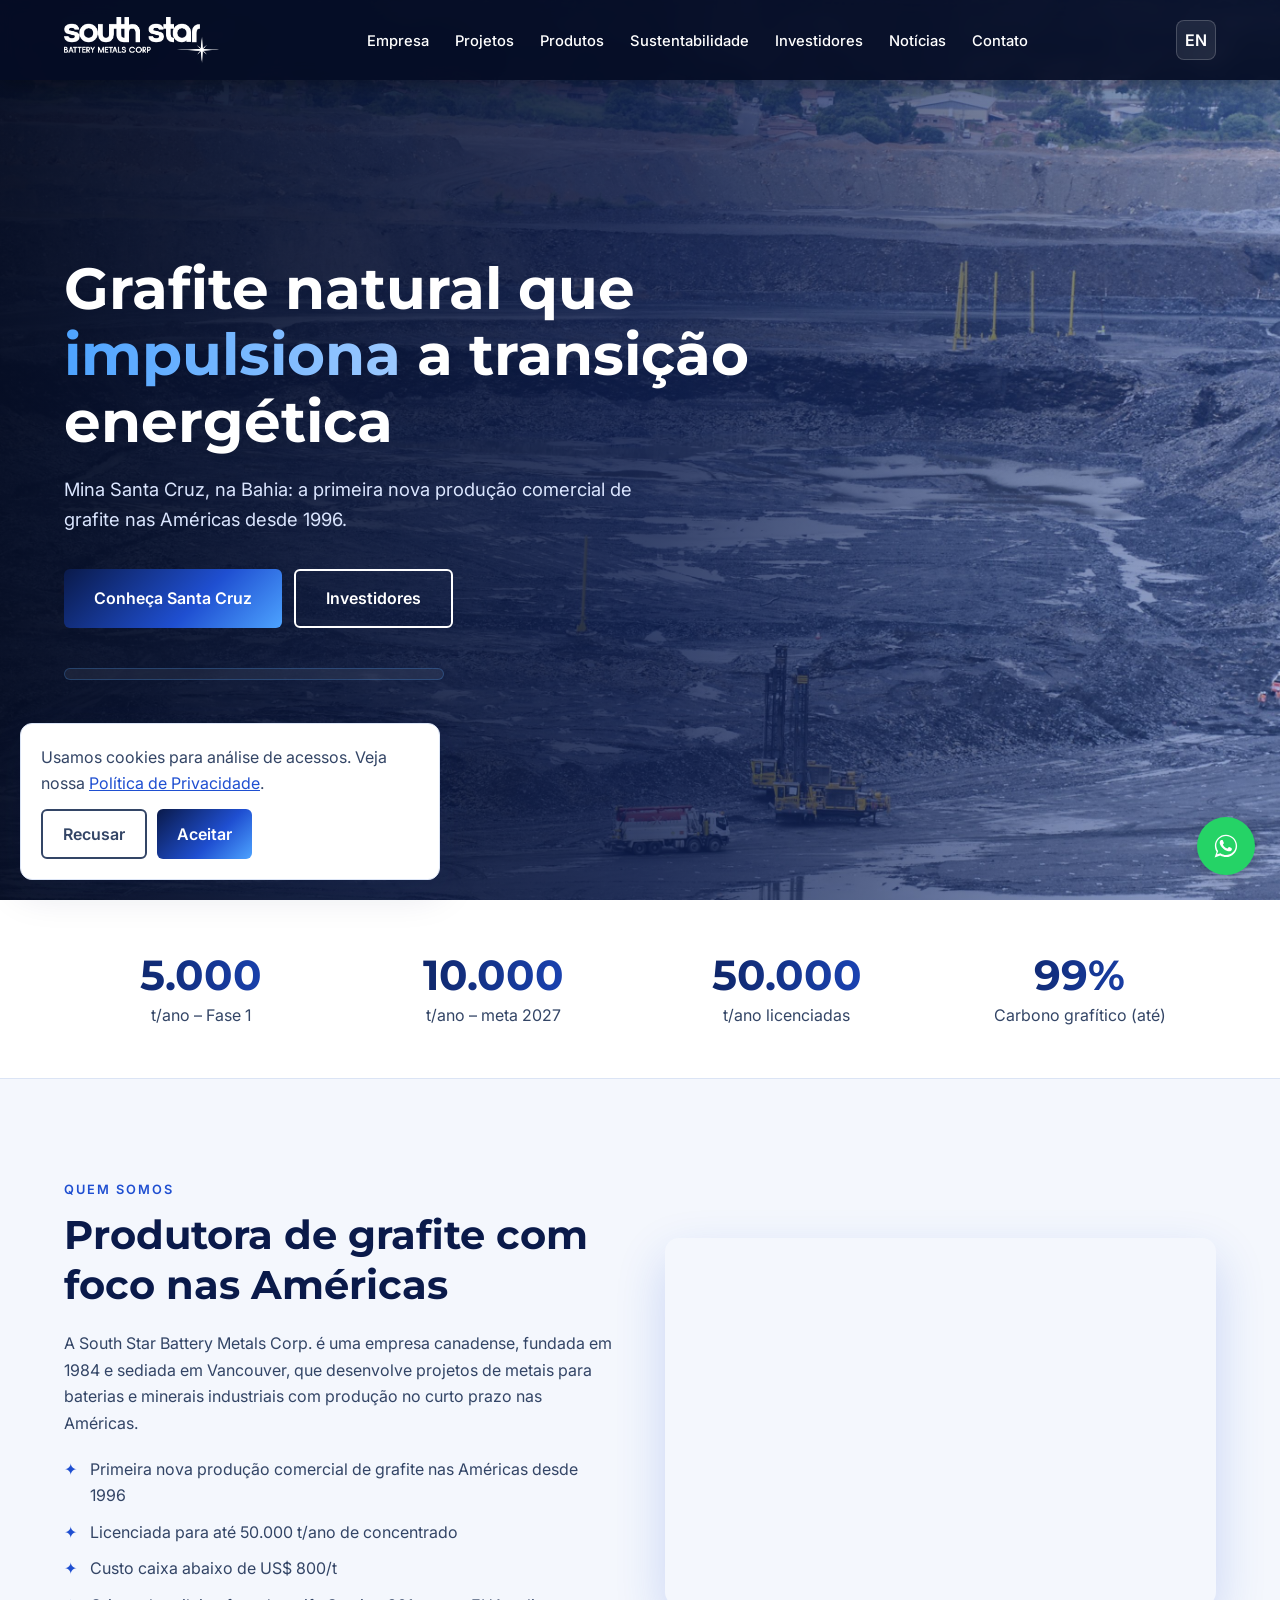
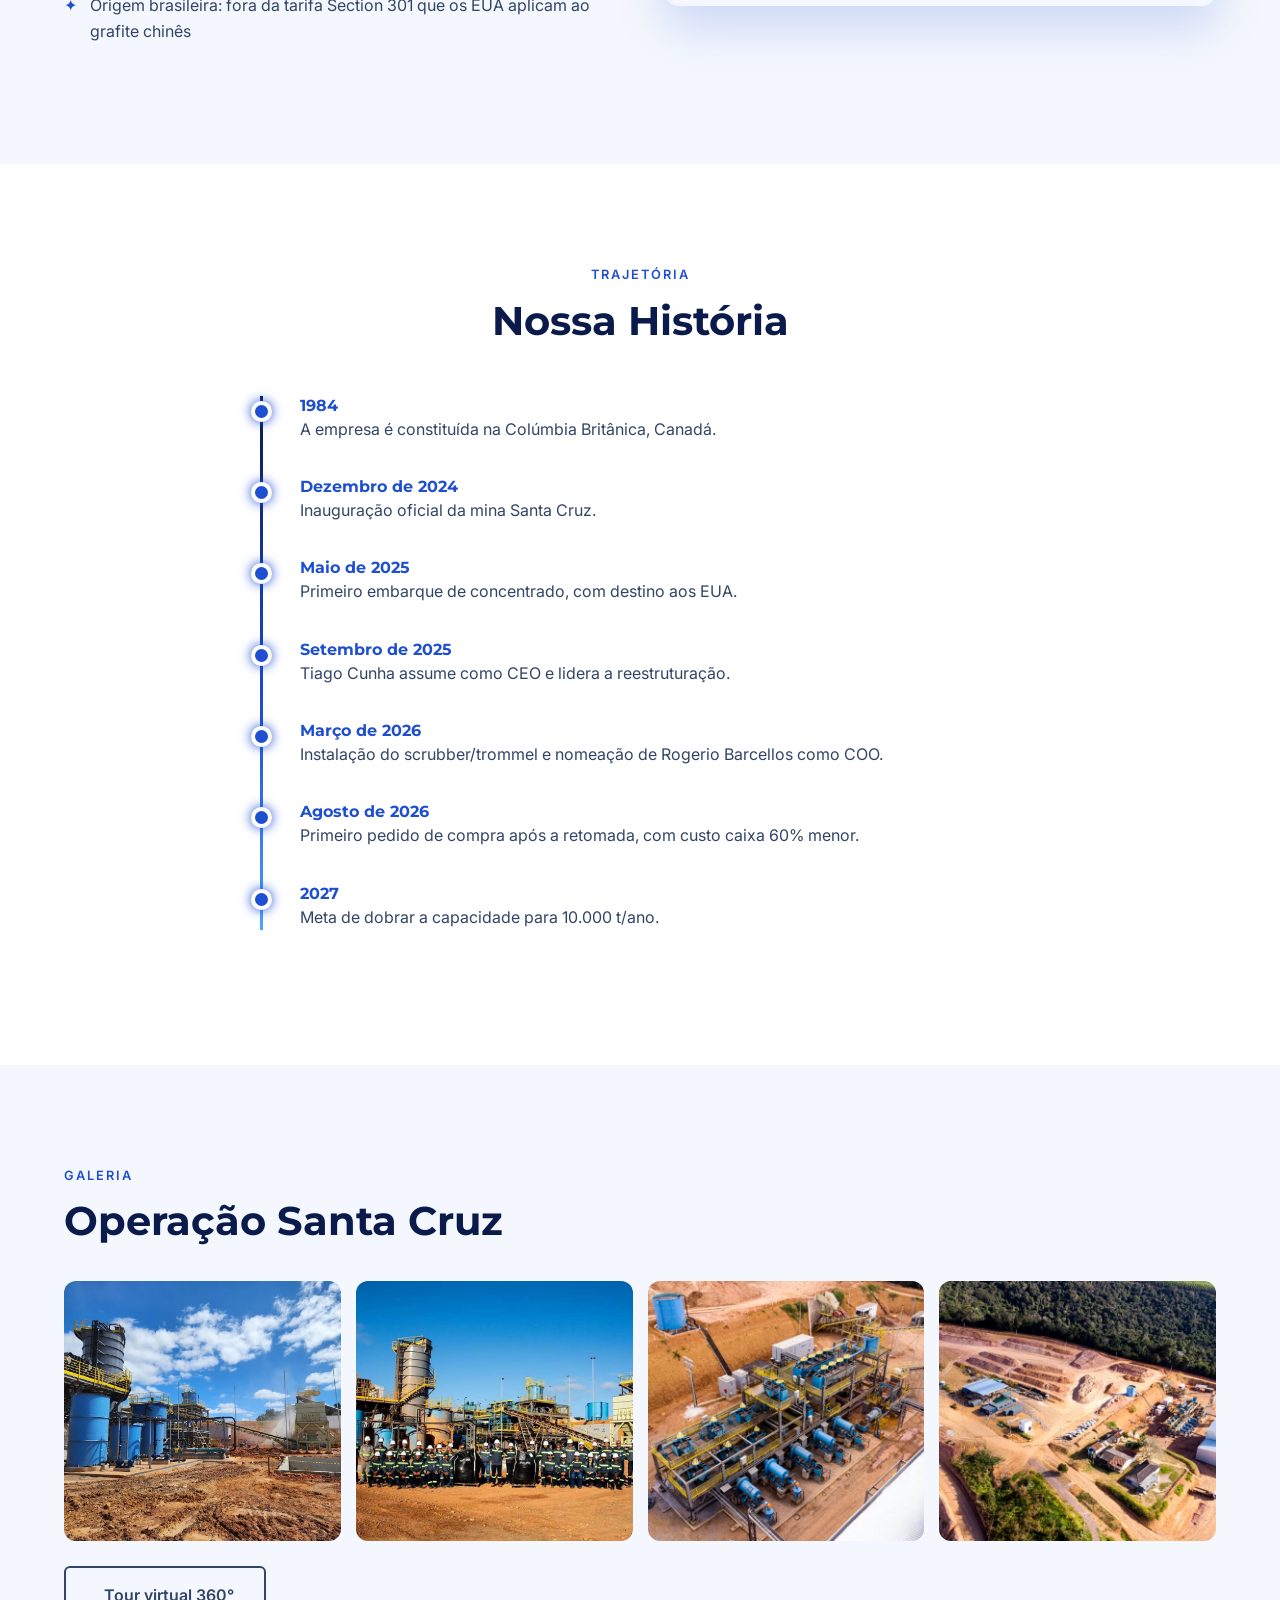
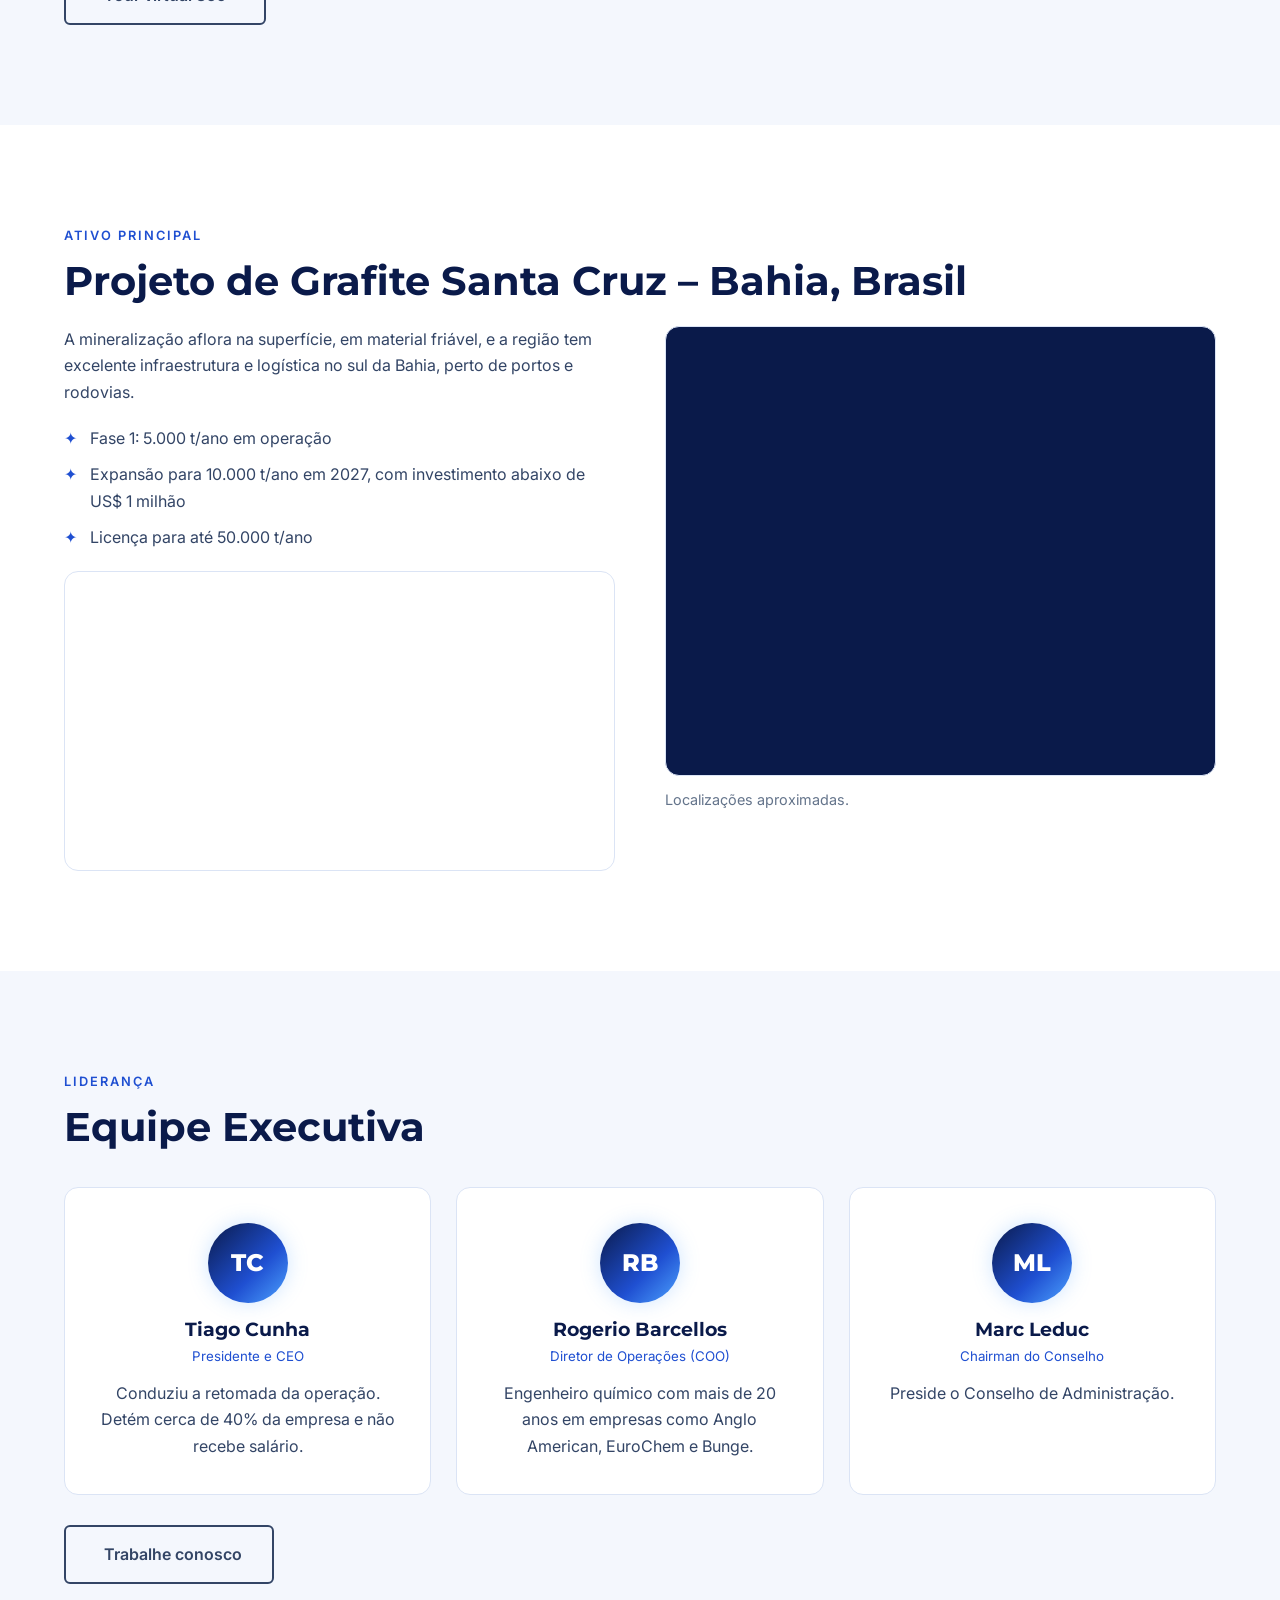
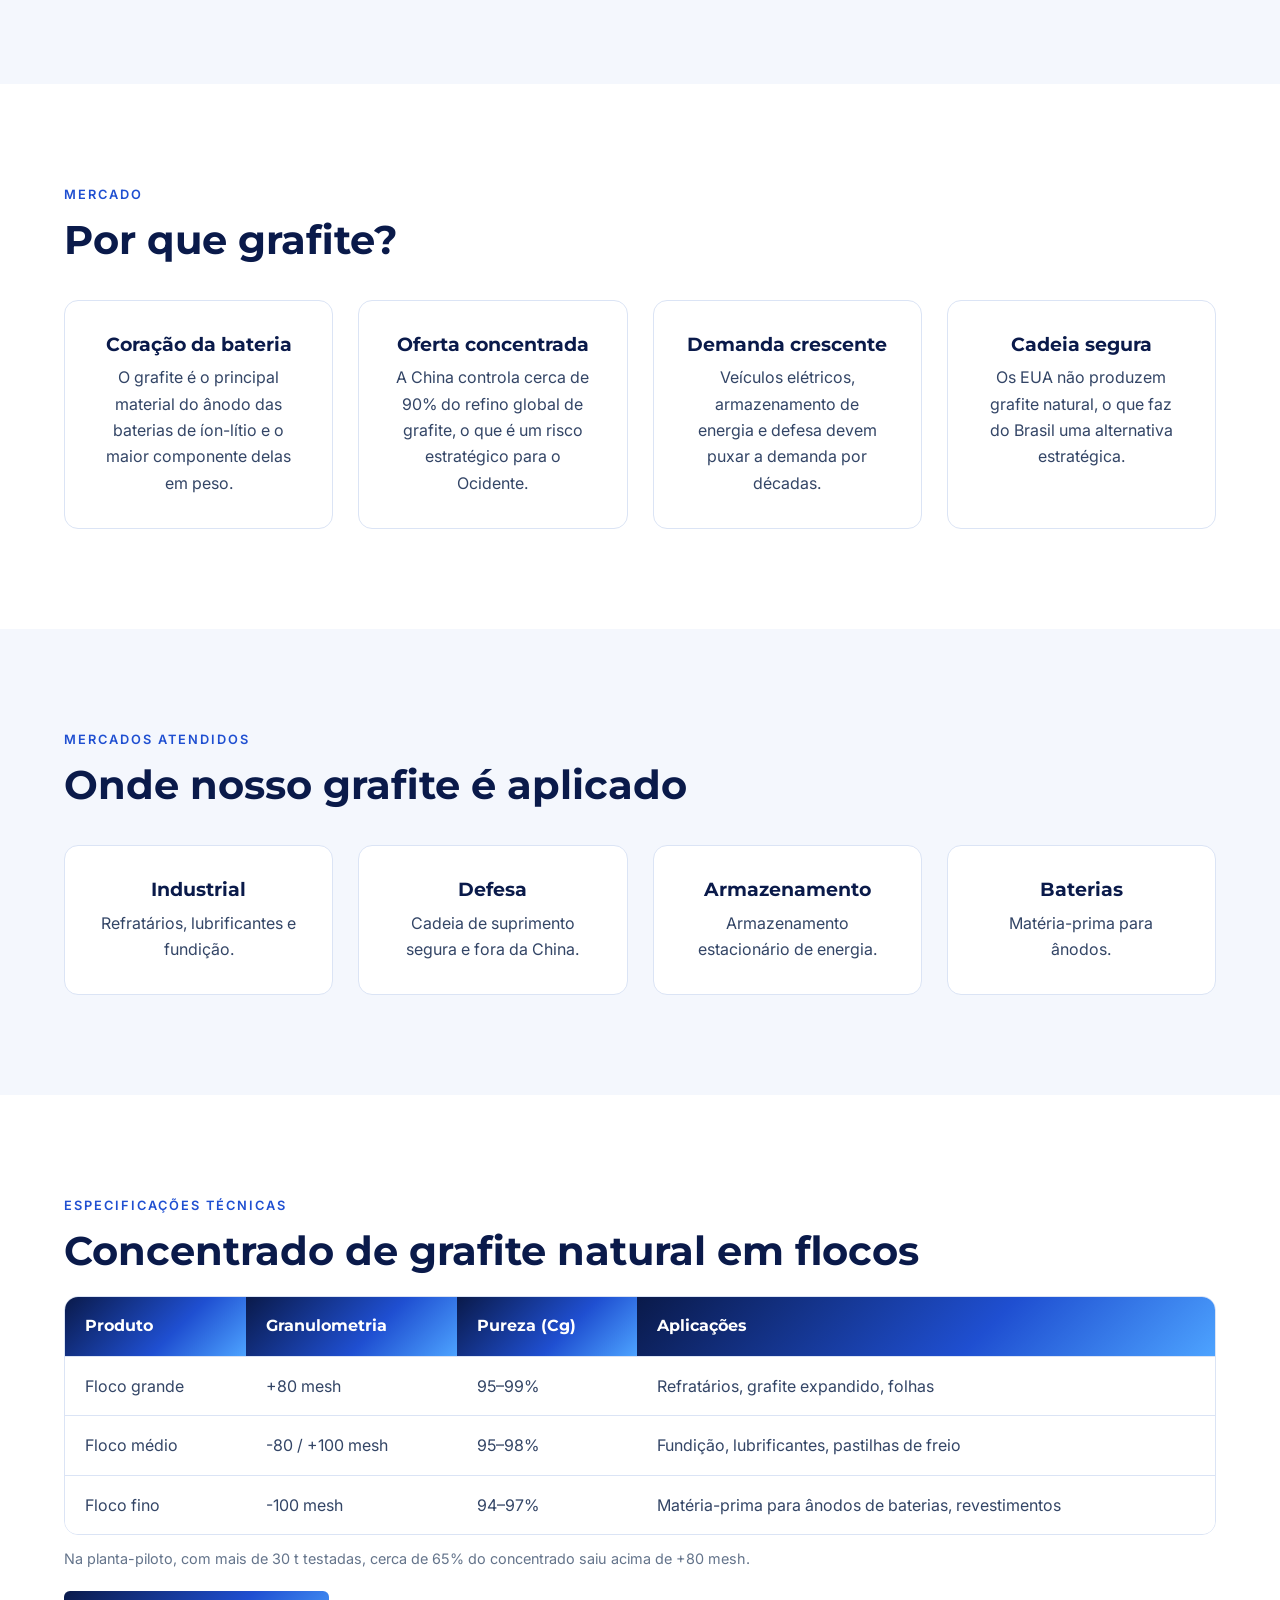
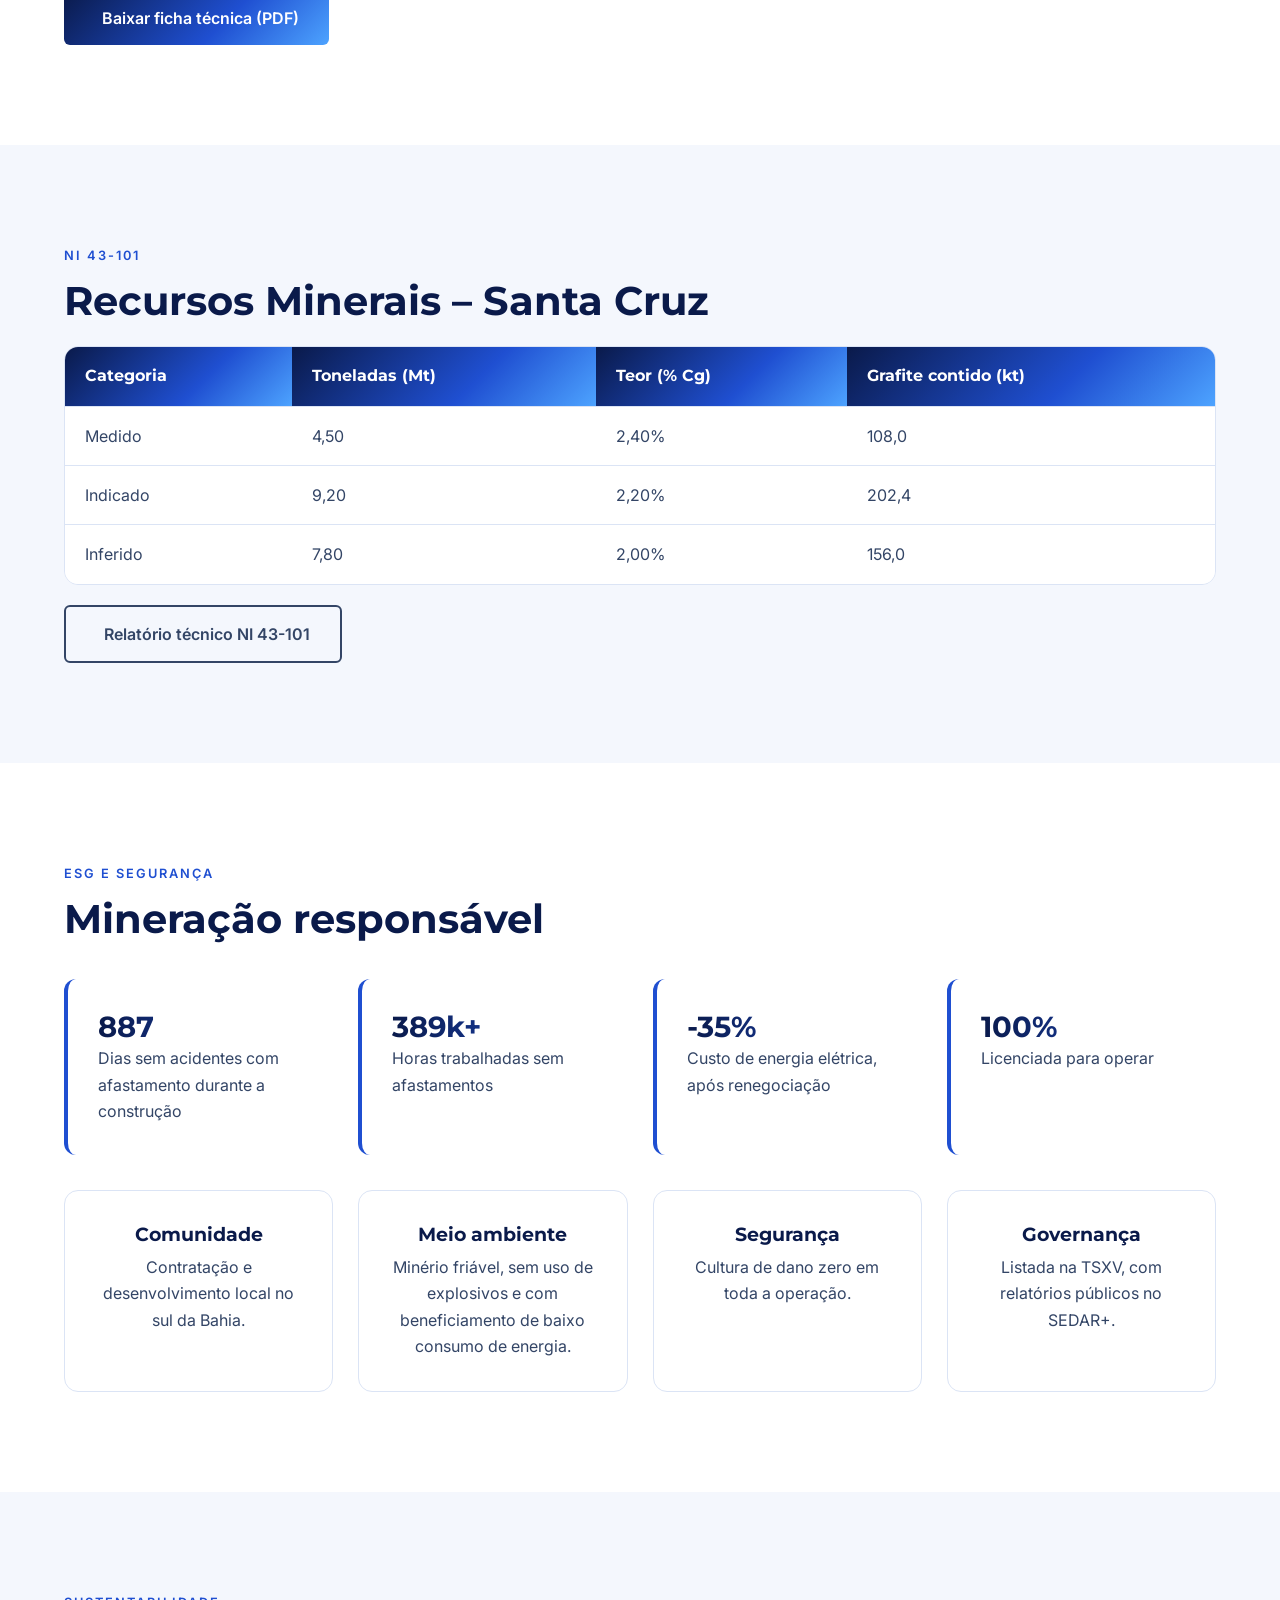
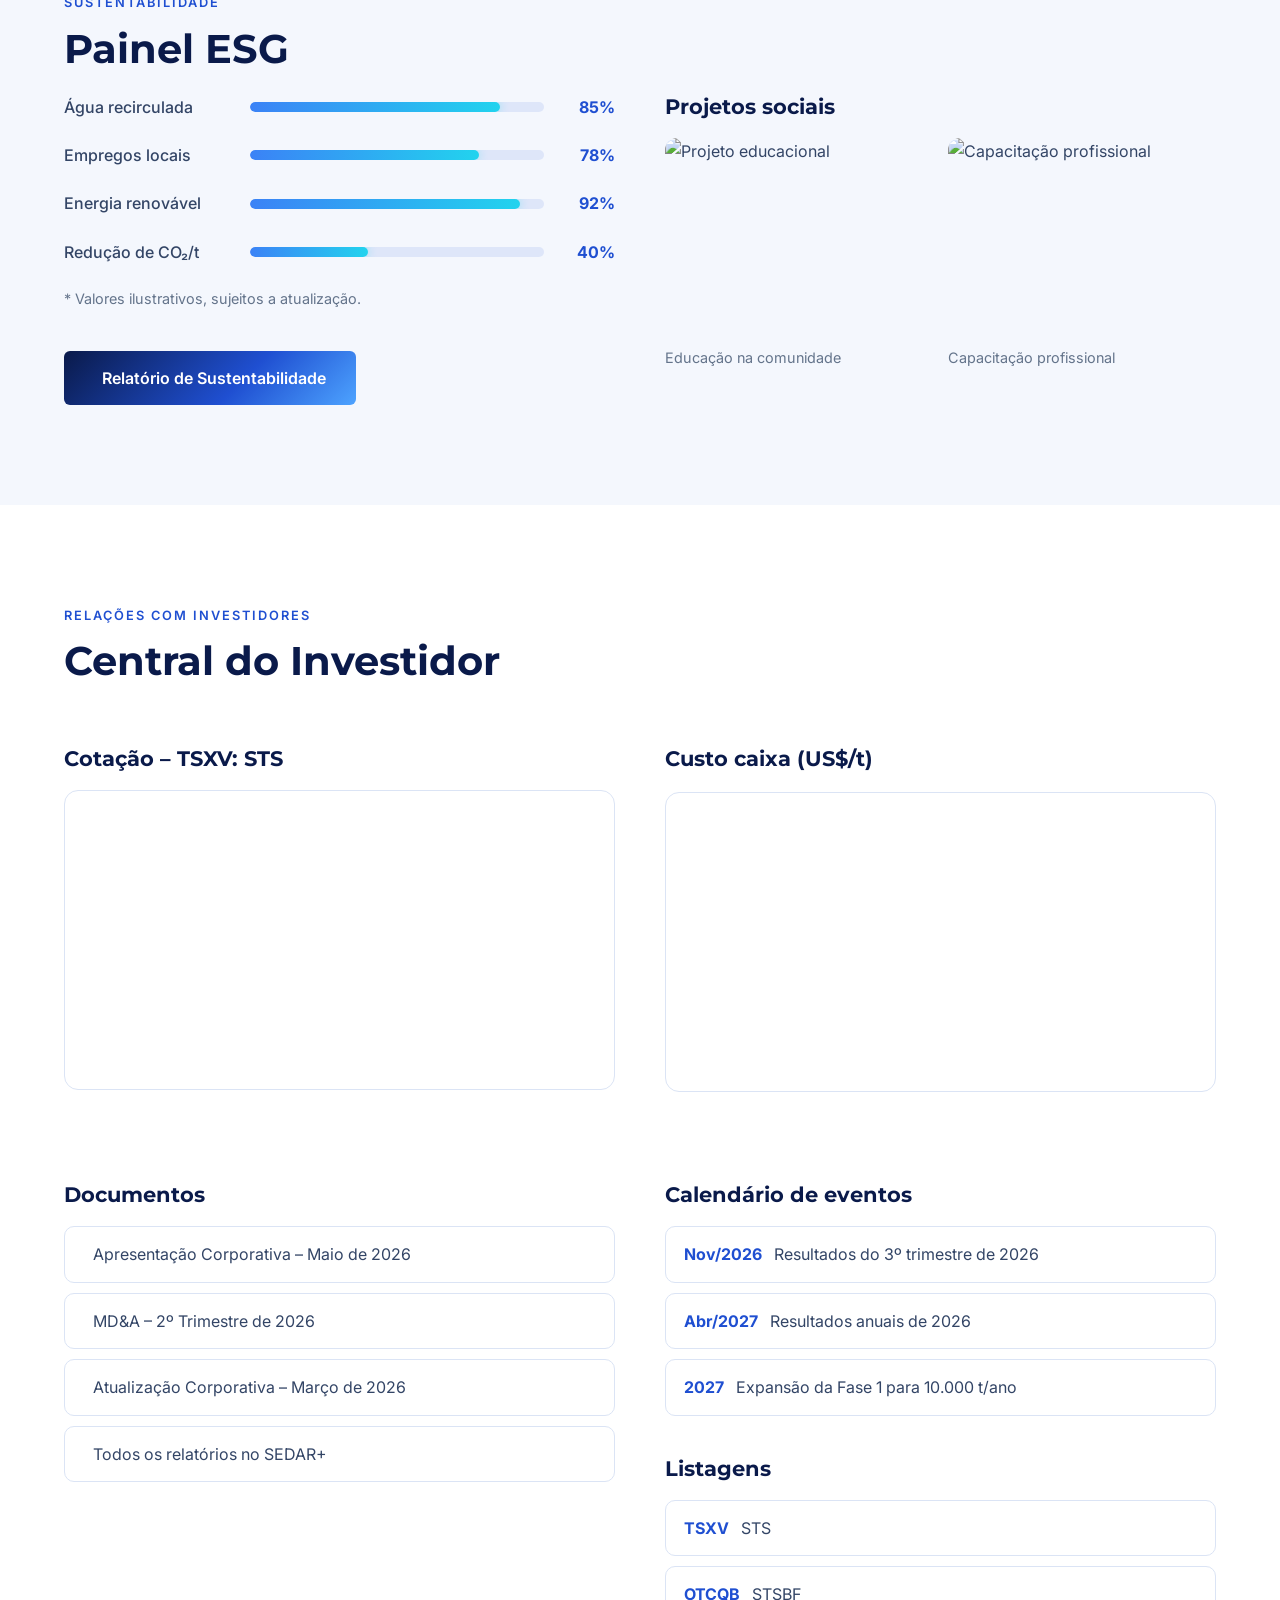
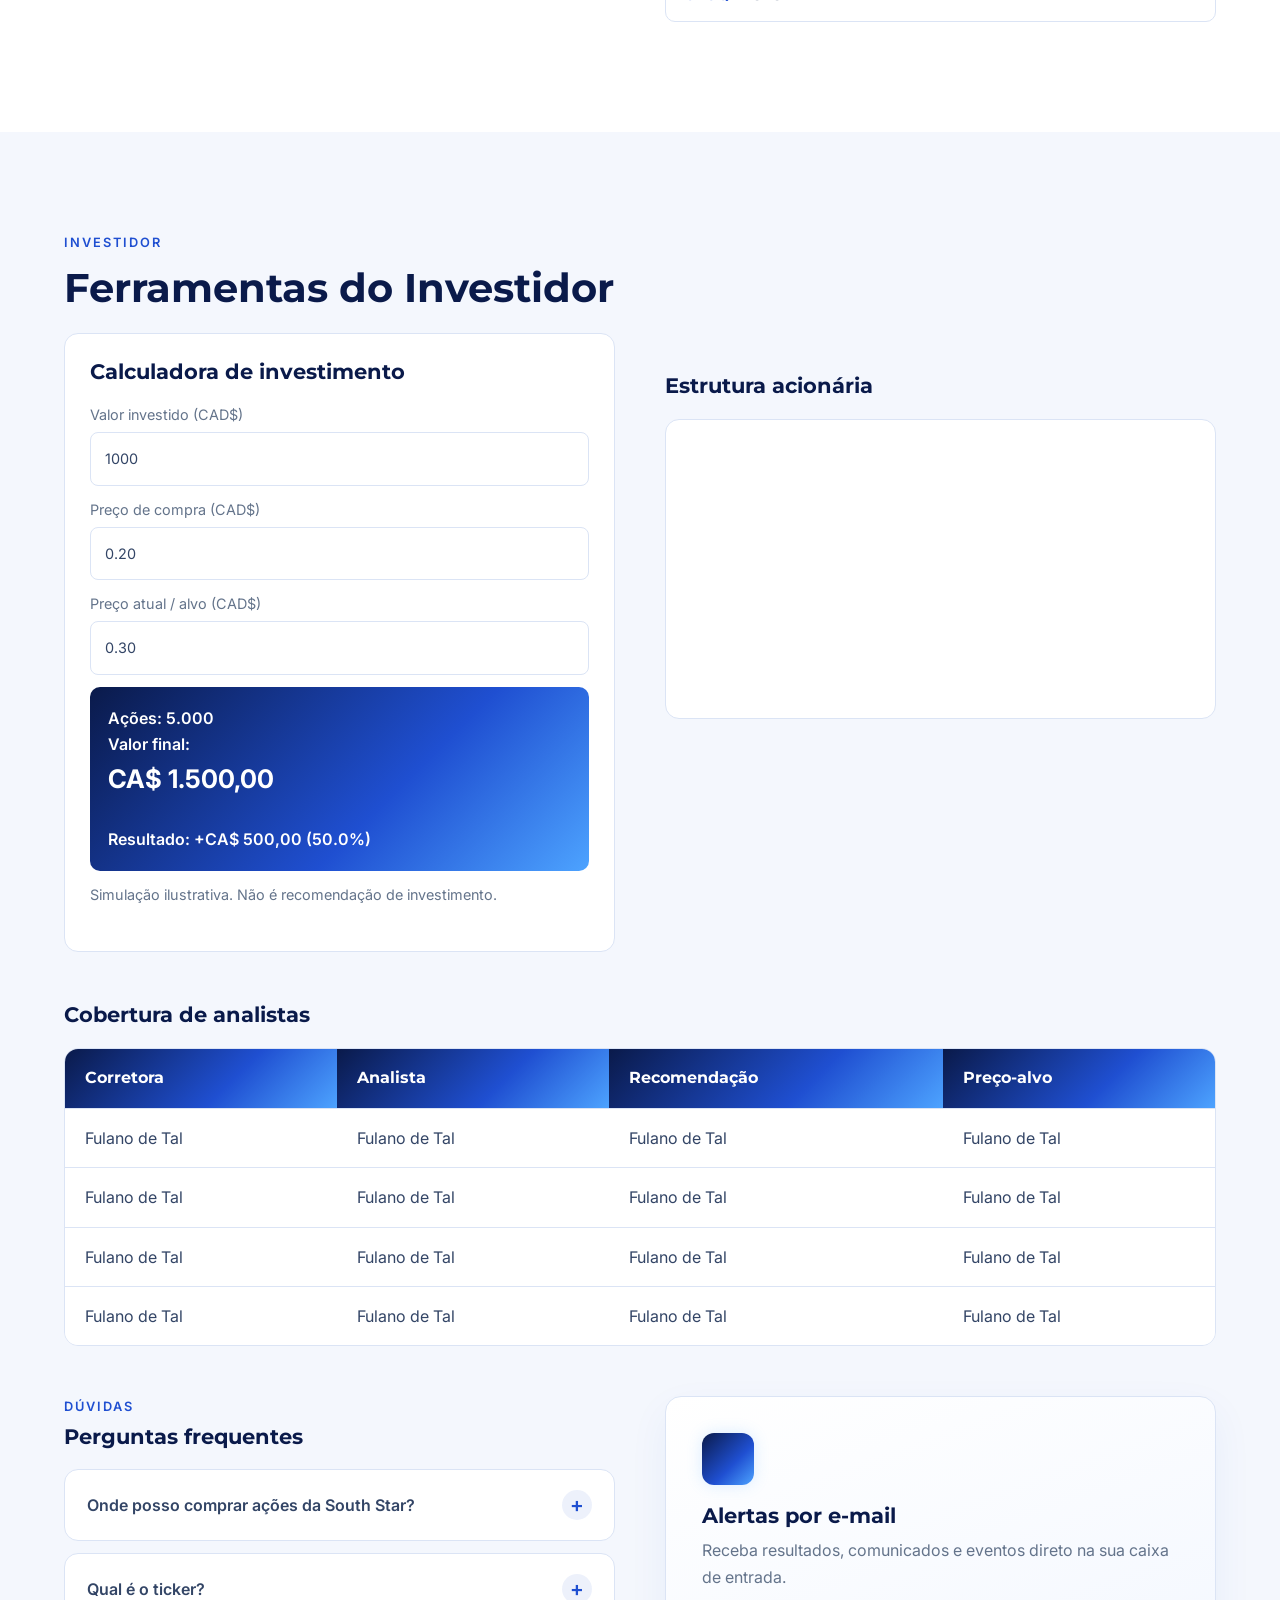
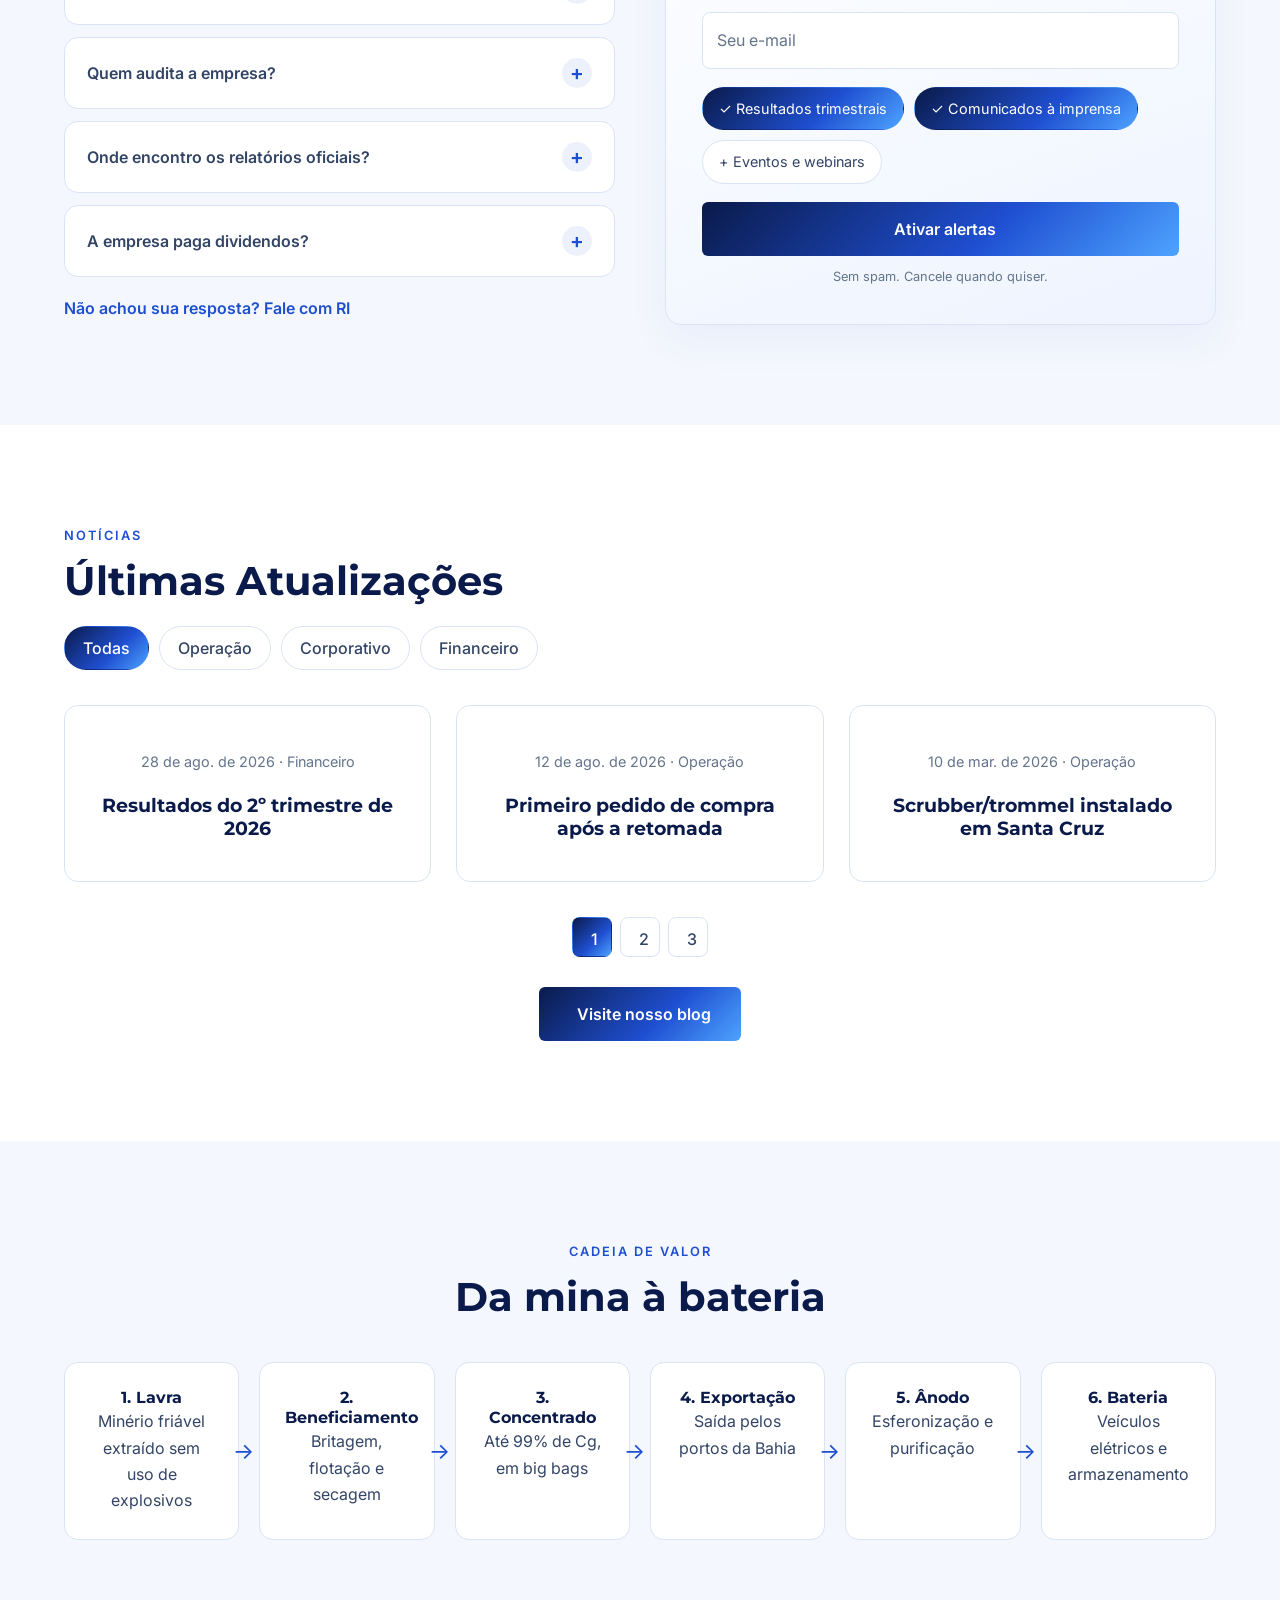
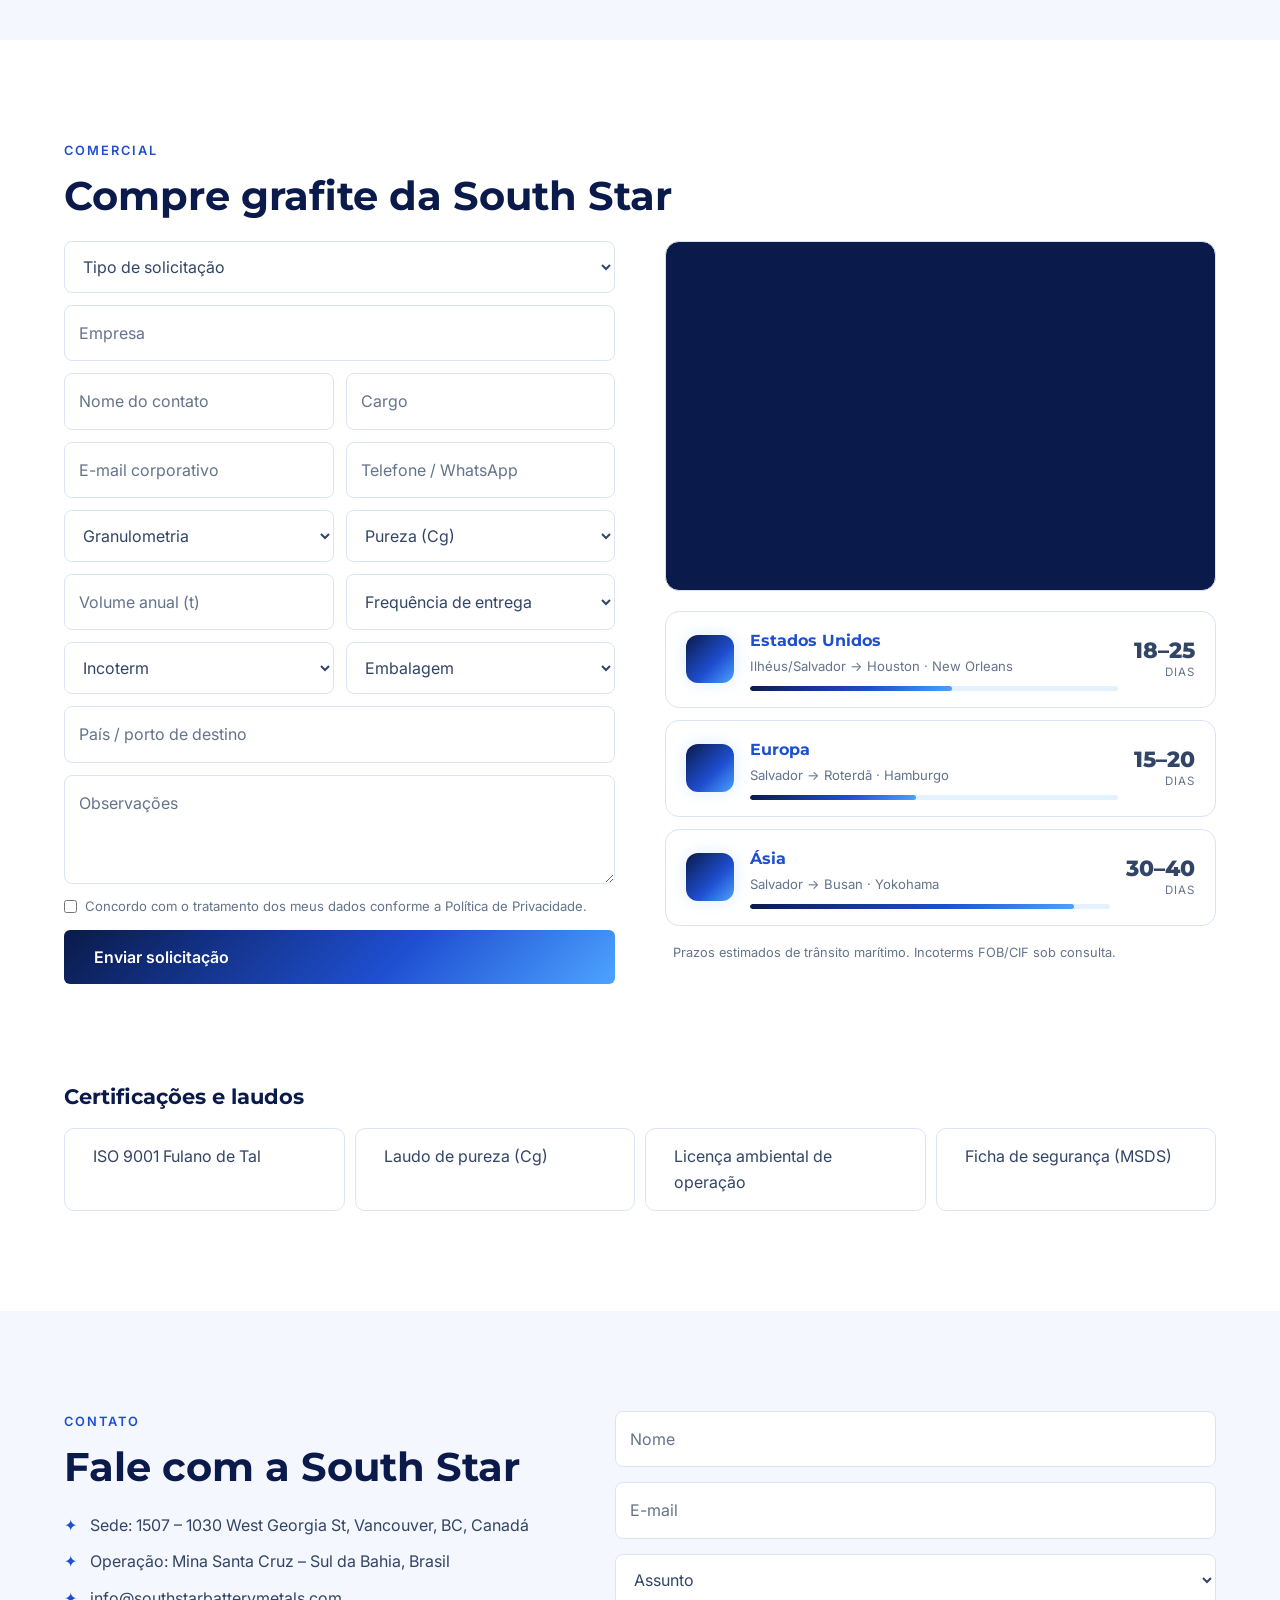
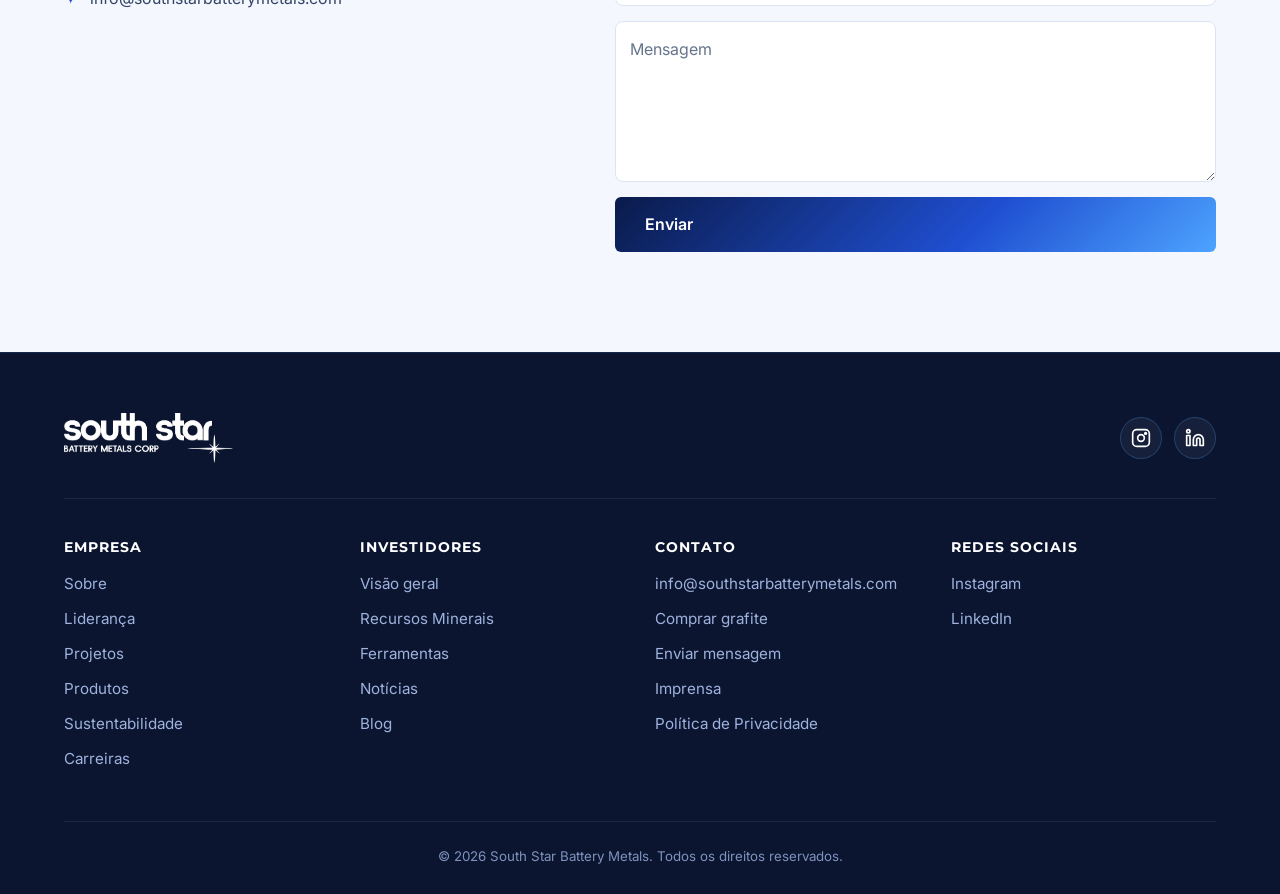
==== commit a7bdd4ff: "correção de organização de seções do site" ====
--- a/view/index.html
+++ b/view/index.html
@@ -53,24 +53,25 @@
     <button type="button" class="sub-btn" aria-expanded="false" aria-controls="sub-empresa"><span data-en="Company">Empresa</span> <i data-lucide="chevron-down"></i></button>
     <ul class="submenu" id="sub-empresa">
      <li><a href="#sobre" data-en="About">Sobre</a></li>
+     <li><a href="#historia" data-en="History">Trajetória</a></li>
      <li><a href="#equipe" data-en="Management">Liderança</a></li>
-     <li><a href="#historia" data-en="History">Trajetória</a></li>
      <li><a href="/view/carreiras.html" data-en="Careers">Carreiras</a></li>
     </ul>
    </li>
    <li class="has-sub">
     <button type="button" class="sub-btn" aria-expanded="false" aria-controls="sub-projetos"><span data-en="Projects">Projetos</span> <i data-lucide="chevron-down"></i></button>
     <ul class="submenu" id="sub-projetos">
+     <li><a href="#galeria" data-en="Gallery">Galeria</a></li>
      <li><a href="#projetos">Santa Cruz</a></li>
      <li><a href="#grafite" data-en="Why graphite?">Por que grafite?</a></li>
      <li><a href="#cadeia" data-en="From mine to battery">Da mina à bateria</a></li>
-     <li><a href="#galeria" data-en="Gallery">Galeria</a></li>
      <li><a href="/view/tour.html" data-en="360° virtual tour">Tour virtual 360°</a></li>
     </ul>
    </li>
    <li class="has-sub">
     <button type="button" class="sub-btn" aria-expanded="false" aria-controls="sub-produtos"><span data-en="Products">Produtos</span> <i data-lucide="chevron-down"></i></button>
     <ul class="submenu" id="sub-produtos">
+     <li><a href="#mercados" data-en="Markets served">Mercados atendidos</a></li>
      <li><a href="#produto" data-en="Specifications">Especificações</a></li>
      <li><a href="#comercial" data-en="Buy graphite">Comprar grafite</a></li>
     </ul>
@@ -85,8 +86,8 @@
    <li class="has-sub">
     <button type="button" class="sub-btn" aria-expanded="false" aria-controls="sub-inv"><span data-en="Investors">Investidores</span> <i data-lucide="chevron-down"></i></button>
     <ul class="submenu" id="sub-inv">
+     <li><a href="#recursos" data-en="Mineral Resources">Recursos Minerais</a></li>
      <li><a href="#investidores" data-en="Overview">Visão geral</a></li>
-     <li><a href="#recursos" data-en="Mineral Resources">Recursos Minerais</a></li>
      <li><a href="#ferramentas" data-en="Investor Tools">Ferramentas</a></li>
     </ul>
    </li>
@@ -145,7 +146,7 @@
  </div>
 </section>
 
-<!-- SOBRE -->
+<!-- 1. QUEM SOMOS -->
 <section class="about" id="sobre">
  <div class="container grid">
   <div class="reveal">
@@ -165,7 +166,76 @@
  </div>
 </section>
 
-<!-- POR QUE GRAFITE -->
+<!-- 2. TRAJETÓRIA -->
+<section id="historia">
+ <div class="container">
+  <p class="tag center" data-en="Timeline">Trajetória</p>
+  <h2 class="title center" data-en="Our History">Nossa História</h2>
+  <div class="timeline">
+   <div class="item reveal"><h4>1984</h4><p data-en="Company incorporated in British Columbia, Canada.">A empresa é constituída na Colúmbia Britânica, Canadá.</p></div>
+   <div class="item reveal"><h4 data-en="December 2024">Dezembro de 2024</h4><p data-en="Official inauguration of the Santa Cruz mine.">Inauguração oficial da mina Santa Cruz.</p></div>
+   <div class="item reveal"><h4 data-en="May 2025">Maio de 2025</h4><p data-en="First concentrate shipment to the US.">Primeiro embarque de concentrado, com destino aos EUA.</p></div>
+   <div class="item reveal"><h4 data-en="September 2025">Setembro de 2025</h4><p data-en="Tiago Cunha becomes CEO and leads the turnaround.">Tiago Cunha assume como CEO e lidera a reestruturação.</p></div>
+   <div class="item reveal"><h4 data-en="March 2026">Março de 2026</h4><p data-en="Scrubber/trommel installed and Rogerio Barcellos appointed COO.">Instalação do scrubber/trommel e nomeação de Rogerio Barcellos como COO.</p></div>
+   <div class="item reveal"><h4 data-en="August 2026">Agosto de 2026</h4><p data-en="First purchase order after restart, with cash cost down 60%.">Primeiro pedido de compra após a retomada, com custo caixa 60% menor.</p></div>
+   <div class="item reveal"><h4>2027</h4><p data-en="Target: double capacity to 10,000 t/yr.">Meta de dobrar a capacidade para 10.000 t/ano.</p></div>
+  </div>
+ </div>
+</section>
+
+<!-- 3. GALERIA -->
+<section class="gallery-sec" id="galeria">
+ <div class="container">
+  <p class="tag" data-en="Gallery">Galeria</p>
+  <h2 class="title" data-en="Santa Cruz operations">Operação Santa Cruz</h2>
+  <div class="gallery">
+   <img src="/img/foto 1 santacruz.jpeg" alt="Mina a céu aberto" loading="lazy" tabindex="0">
+   <img src="/img/foto 2 santacruz.jpg" alt="Concentrado de grafite" loading="lazy" tabindex="0">
+   <img src="/img/foto 3 santacruz.jpg" alt="Planta de beneficiamento" loading="lazy" tabindex="0">
+   <img src="/img/foto 4 santacruz.jpg" alt="Embarque de produto" loading="lazy" tabindex="0">
+  </div>
+  <a href="/view/tour.html" class="btn btn-out" style="margin-top:25px"><i data-lucide="rotate-3d"></i> <span data-en="360° virtual tour">Tour virtual 360°</span></a>
+ </div>
+</section>
+
+<!-- 4. SANTA CRUZ -->
+<section class="projects" id="projetos">
+ <div class="container">
+  <p class="tag" data-en="Flagship asset">Ativo principal</p>
+  <h2 class="title" data-en="Santa Cruz Graphite Project – Bahia, Brazil">Projeto de Grafite Santa Cruz – Bahia, Brasil</h2>
+  <div class="proj-grid">
+   <div class="reveal">
+    <p data-en="At-surface mineralization in friable material, with excellent infrastructure and logistics in southern Bahia, near ports and highways.">A mineralização aflora na superfície, em material friável, e a região tem excelente infraestrutura e logística no sul da Bahia, perto de portos e rodovias.</p>
+    <ul class="checks">
+     <li data-en="Phase 1: 5,000 t/yr in operation">Fase 1: 5.000 t/ano em operação</li>
+     <li data-en="Expansion to 10,000 t/yr in 2027 (capex below US$ 1M)">Expansão para 10.000 t/ano em 2027, com investimento abaixo de US$ 1 milhão</li>
+     <li data-en="Permitted for up to 50,000 t/yr">Licença para até 50.000 t/ano</li>
+    </ul>
+    <div class="chart-box"><canvas id="prodChart" role="img" aria-label="Gráfico de capacidade de produção"></canvas></div>
+   </div>
+   <div class="reveal">
+    <div id="map" role="region" aria-label="Mapa da mina Santa Cruz"></div>
+    <small class="muted" data-en="Approximate locations.">Localizações aproximadas.</small>
+   </div>
+  </div>
+ </div>
+</section>
+
+<!-- 5. LIDERANÇA -->
+<section class="team" id="equipe">
+ <div class="container">
+  <p class="tag" data-en="Leadership">Liderança</p>
+  <h2 class="title" data-en="Executive Team">Equipe Executiva</h2>
+  <div class="team-grid">
+   <div class="member reveal"><div class="avatar" aria-hidden="true">TC</div><h3>Tiago Cunha</h3><small data-en="President &amp; CEO">Presidente e CEO</small><p data-en="Led the operational turnaround. Owns ~40% of the company and takes no salary.">Conduziu a retomada da operação. Detém cerca de 40% da empresa e não recebe salário.</p></div>
+   <div class="member reveal"><div class="avatar" aria-hidden="true">RB</div><h3>Rogerio Barcellos</h3><small data-en="Chief Operating Officer">Diretor de Operações (COO)</small><p data-en="Chemical engineer with 20+ years at Anglo American, EuroChem and Bunge.">Engenheiro químico com mais de 20 anos em empresas como Anglo American, EuroChem e Bunge.</p></div>
+   <div class="member reveal"><div class="avatar" aria-hidden="true">ML</div><h3>Marc Leduc</h3><small data-en="Chairman of the Board">Chairman do Conselho</small><p data-en="Chairs the Board of Directors.">Preside o Conselho de Administração.</p></div>
+  </div>
+  <a href="/view/carreiras.html" class="btn btn-out" style="margin-top:30px"><i data-lucide="briefcase"></i> <span data-en="Work with us">Trabalhe conosco</span></a>
+ </div>
+</section>
+
+<!-- 6. POR QUE GRAFITE -->
 <section class="why" id="grafite">
  <div class="container">
   <p class="tag" data-en="Market">Mercado</p>
@@ -179,31 +249,22 @@
  </div>
 </section>
 
-<!-- SANTA CRUZ -->
-<section class="projects" id="projetos">
- <div class="container">
-  <p class="tag" data-en="Flagship asset">Ativo principal</p>
-  <h2 class="title" data-en="Santa Cruz Graphite Project – Bahia, Brazil">Projeto de Grafite Santa Cruz – Bahia, Brasil</h2>
-  <div class="proj-grid">
-   <div class="reveal">
-    <p data-en="At-surface mineralization in friable material, with excellent infrastructure and logistics in southern Bahia, near ports and highways.">A mineralização aflora na superfície, em material friável, e a região tem excelente infraestrutura e logística no sul da Bahia, perto de portos e rodovias.</p>
-    <ul class="checks">
-     <li data-en="Phase 1: 5,000 t/yr in operation">Fase 1: 5.000 t/ano em operação</li>
-     <li data-en="Expansion to 10,000 t/yr in 2027 (capex below US$ 1M)">Expansão para 10.000 t/ano em 2027, com investimento abaixo de US$ 1 milhão</li>
-     <li data-en="Permitted for up to 50,000 t/yr">Licença para até 50.000 t/ano</li>
-    </ul>
-    <div class="chart-box"><canvas id="prodChart" role="img" aria-label="Gráfico de capacidade de produção"></canvas></div>
-   </div>
-   <div class="reveal">
-    <div id="map" role="region" aria-label="Mapa da mina Santa Cruz"></div>
-    <small class="muted" data-en="Approximate locations.">Localizações aproximadas.</small>
-   </div>
-  </div>
- </div>
-</section>
-
-<!-- PRODUTO -->
-<section id="produto">
+<!-- 7. MERCADOS ATENDIDOS -->
+<section id="mercados">
+ <div class="container">
+  <p class="tag" data-en="Markets served">Mercados atendidos</p>
+  <h2 class="title" data-en="Where our graphite goes">Onde nosso grafite é aplicado</h2>
+  <div class="cards">
+   <div class="mk reveal"><i data-lucide="factory" class="ic"></i><h3>Industrial</h3><p data-en="Refractories, lubricants, foundry.">Refratários, lubrificantes e fundição.</p></div>
+   <div class="mk reveal"><i data-lucide="shield" class="ic"></i><h3 data-en="Defense">Defesa</h3><p data-en="Secure non-Chinese supply chain.">Cadeia de suprimento segura e fora da China.</p></div>
+   <div class="mk reveal"><i data-lucide="zap" class="ic"></i><h3 data-en="Storage">Armazenamento</h3><p data-en="Stationary energy storage.">Armazenamento estacionário de energia.</p></div>
+   <div class="mk reveal"><i data-lucide="battery" class="ic"></i><h3 data-en="Batteries">Baterias</h3><p data-en="Anode feedstock.">Matéria-prima para ânodos.</p></div>
+  </div>
+ </div>
+</section>
+
+<!-- 8. ESPECIFICAÇÕES TÉCNICAS -->
+<section class="projects" id="produto">
  <div class="container">
   <p class="tag" data-en="Technical specifications">Especificações técnicas</p>
   <h2 class="title" data-en="Natural flake graphite concentrate">Concentrado de grafite natural em flocos</h2>
@@ -220,147 +281,10 @@
   </div>
   <p class="muted" data-en="Pilot plant (>30 t): ~65% of concentrate at +80 mesh.">Na planta-piloto, com mais de 30 t testadas, cerca de 65% do concentrado saiu acima de +80 mesh.</p>
   <a href="/assets/ficha-tecnica.pdf" class="btn btn-main" download><i data-lucide="download"></i> <span data-en="Download data sheet (PDF)">Baixar ficha técnica (PDF)</span></a>
-
-  <h3 class="sub" data-en="Markets served">Mercados atendidos</h3>
-  <div class="cards">
-   <div class="mk reveal"><i data-lucide="factory" class="ic"></i><h3>Industrial</h3><p data-en="Refractories, lubricants, foundry.">Refratários, lubrificantes e fundição.</p></div>
-   <div class="mk reveal"><i data-lucide="shield" class="ic"></i><h3 data-en="Defense">Defesa</h3><p data-en="Secure non-Chinese supply chain.">Cadeia de suprimento segura e fora da China.</p></div>
-   <div class="mk reveal"><i data-lucide="zap" class="ic"></i><h3 data-en="Storage">Armazenamento</h3><p data-en="Stationary energy storage.">Armazenamento estacionário de energia.</p></div>
-   <div class="mk reveal"><i data-lucide="battery" class="ic"></i><h3 data-en="Batteries">Baterias</h3><p data-en="Anode feedstock.">Matéria-prima para ânodos.</p></div>
-  </div>
- </div>
-</section>
-
-<!-- GALERIA -->
-<section class="gallery-sec" id="galeria">
- <div class="container">
-  <p class="tag" data-en="Gallery">Galeria</p>
-  <h2 class="title" data-en="Santa Cruz operations">Operação Santa Cruz</h2>
-  <div class="gallery">
-   <img src="/img/foto 1 santacruz.jpeg" alt="Mina a céu aberto" loading="lazy" tabindex="0">
-   <img src="/img/foto 2 santacruz.jpg" alt="Concentrado de grafite" loading="lazy" tabindex="0">
-   <img src="/img/foto 3 santacruz.jpg" alt="Planta de beneficiamento" loading="lazy" tabindex="0">
-   <img src="/img/foto 4 santacruz.jpg" alt="Embarque de produto" loading="lazy" tabindex="0">
-  </div>
-  <a href="/view/tour.html" class="btn btn-out" style="margin-top:25px"><i data-lucide="rotate-3d"></i> <span data-en="360° virtual tour">Tour virtual 360°</span></a>
- </div>
-</section>
-
-<!-- TRAJETÓRIA -->
-<section id="historia">
- <div class="container">
-  <p class="tag center" data-en="Timeline">Trajetória</p>
-  <h2 class="title center" data-en="Our History">Nossa História</h2>
-  <div class="timeline">
-   <div class="item reveal"><h4>1984</h4><p data-en="Company incorporated in British Columbia, Canada.">A empresa é constituída na Colúmbia Britânica, Canadá.</p></div>
-   <div class="item reveal"><h4 data-en="December 2024">Dezembro de 2024</h4><p data-en="Official inauguration of the Santa Cruz mine.">Inauguração oficial da mina Santa Cruz.</p></div>
-   <div class="item reveal"><h4 data-en="May 2025">Maio de 2025</h4><p data-en="First concentrate shipment to the US.">Primeiro embarque de concentrado, com destino aos EUA.</p></div>
-   <div class="item reveal"><h4 data-en="September 2025">Setembro de 2025</h4><p data-en="Tiago Cunha becomes CEO and leads the turnaround.">Tiago Cunha assume como CEO e lidera a reestruturação.</p></div>
-   <div class="item reveal"><h4 data-en="March 2026">Março de 2026</h4><p data-en="Scrubber/trommel installed and Rogerio Barcellos appointed COO.">Instalação do scrubber/trommel e nomeação de Rogerio Barcellos como COO.</p></div>
-   <div class="item reveal"><h4 data-en="August 2026">Agosto de 2026</h4><p data-en="First purchase order after restart, with cash cost down 60%.">Primeiro pedido de compra após a retomada, com custo caixa 60% menor.</p></div>
-   <div class="item reveal"><h4>2027</h4><p data-en="Target: double capacity to 10,000 t/yr.">Meta de dobrar a capacidade para 10.000 t/ano.</p></div>
-  </div>
- </div>
-</section>
-
-<!-- LIDERANÇA -->
-<section class="team" id="equipe">
- <div class="container">
-  <p class="tag" data-en="Leadership">Liderança</p>
-  <h2 class="title" data-en="Executive Team">Equipe Executiva</h2>
-  <div class="team-grid">
-   <div class="member reveal"><div class="avatar" aria-hidden="true">TC</div><h3>Tiago Cunha</h3><small data-en="President &amp; CEO">Presidente e CEO</small><p data-en="Led the operational turnaround. Owns ~40% of the company and takes no salary.">Conduziu a retomada da operação. Detém cerca de 40% da empresa e não recebe salário.</p></div>
-   <div class="member reveal"><div class="avatar" aria-hidden="true">RB</div><h3>Rogerio Barcellos</h3><small data-en="Chief Operating Officer">Diretor de Operações (COO)</small><p data-en="Chemical engineer with 20+ years at Anglo American, EuroChem and Bunge.">Engenheiro químico com mais de 20 anos em empresas como Anglo American, EuroChem e Bunge.</p></div>
-   <div class="member reveal"><div class="avatar" aria-hidden="true">ML</div><h3>Marc Leduc</h3><small data-en="Chairman of the Board">Chairman do Conselho</small><p data-en="Chairs the Board of Directors.">Preside o Conselho de Administração.</p></div>
-  </div>
-  <a href="/view/carreiras.html" class="btn btn-out" style="margin-top:30px"><i data-lucide="briefcase"></i> <span data-en="Work with us">Trabalhe conosco</span></a>
- </div>
-</section>
-
-<!-- ESG -->
-<section class="esg" id="esg">
- <div class="container">
-  <p class="tag" data-en="ESG &amp; Safety">ESG e Segurança</p>
-  <h2 class="title" data-en="Responsible mining">Mineração responsável</h2>
-  <div class="inv">
-   <div class="reveal"><h3>887</h3><p data-en="Days without lost-time incidents during construction">Dias sem acidentes com afastamento durante a construção</p></div>
-   <div class="reveal"><h3>389k+</h3><p data-en="Man-hours without lost time">Horas trabalhadas sem afastamentos</p></div>
-   <div class="reveal"><h3>-35%</h3><p data-en="Electricity cost after renegotiation">Custo de energia elétrica, após renegociação</p></div>
-   <div class="reveal"><h3>100%</h3><p data-en="Fully licensed and permitted">Licenciada para operar</p></div>
-  </div>
-  <div class="cards">
-   <div class="mk reveal"><i data-lucide="users" class="ic"></i><h3 data-en="Community">Comunidade</h3><p data-en="Local hiring and development in southern Bahia.">Contratação e desenvolvimento local no sul da Bahia.</p></div>
-   <div class="mk reveal"><i data-lucide="leaf" class="ic"></i><h3 data-en="Environment">Meio ambiente</h3><p data-en="Friable ore with no blasting and low energy processing.">Minério friável, sem uso de explosivos e com beneficiamento de baixo consumo de energia.</p></div>
-   <div class="mk reveal"><i data-lucide="hard-hat" class="ic"></i><h3 data-en="Safety">Segurança</h3><p data-en="Zero-harm culture across the operation.">Cultura de dano zero em toda a operação.</p></div>
-   <div class="mk reveal"><i data-lucide="scale" class="ic"></i><h3 data-en="Governance">Governança</h3><p data-en="Listed on TSXV with public filings on SEDAR+.">Listada na TSXV, com relatórios públicos no SEDAR+.</p></div>
-  </div>
- </div>
-</section>
-
-<!-- INVESTIDORES -->
-<section class="investors" id="investidores">
- <div class="container">
-  <p class="tag" data-en="Investor Relations">Relações com Investidores</p>
-  <h2 class="title" data-en="Investor Center">Central do Investidor</h2>
-  <div class="ir-grid">
-   <div class="reveal">
-    <h3 class="sub" data-en="Share price – TSXV: STS">Cotação – TSXV: STS</h3>
-    <div class="tv-chart">
-     <div class="tradingview-widget-container">
-      <div class="tradingview-widget-container__widget"></div>
-      <script src="https://s3.tradingview.com/external-embedding/embed-widget-symbol-overview.js" async>
-      {"symbols":[["TSXV:STS|1M"],["OTC:STSBF|1M"]],"colorTheme":"light","isTransparent":true,"autosize":true,"locale":"br","chartType":"area","lineColor":"#1f4fd1","topColor":"rgba(31,79,209,0.25)","bottomColor":"rgba(31,79,209,0)"}
-      </script>
-     </div>
-    </div>
-   </div>
-   <div class="reveal">
-    <h3 class="sub" data-en="Cash cost (US$/t)">Custo caixa (US$/t)</h3>
-    <div class="chart-box"><canvas id="costChart" role="img" aria-label="Gráfico de redução de custo"></canvas></div>
-   </div>
-  </div>
-  <div class="ir-grid">
-   <div class="reveal">
-    <h3 class="sub" data-en="Documents">Documentos</h3>
-    <ul class="docs">
-     <li><a href="https://southstarbatterymetals.com/wp-content/uploads/2026/05/Slide-deck-MAY-2026-final.pdf" target="_blank" rel="noopener"><i data-lucide="file-text"></i> <span data-en="Corporate Presentation – May 2026">Apresentação Corporativa – Maio de 2026</span></a></li>
-     <li><a href="https://www.otcmarkets.com/filing/587831/content" target="_blank" rel="noopener"><i data-lucide="file-bar-chart"></i> <span data-en="MD&amp;A – Q2 2026">MD&amp;A – 2º Trimestre de 2026</span></a></li>
-     <li><a href="https://southstarbatterymetals.com/wp-content/uploads/2026/04/03_STS-Scrubber-Trommell-Bamastar-RogerioRSU20260310_v3Final.pdf" target="_blank" rel="noopener"><i data-lucide="newspaper"></i> <span data-en="Corporate Update – Mar 2026">Atualização Corporativa – Março de 2026</span></a></li>
-     <li><a href="https://www.sedarplus.ca" target="_blank" rel="noopener"><i data-lucide="external-link"></i> <span data-en="All filings on SEDAR+">Todos os relatórios no SEDAR+</span></a></li>
-    </ul>
-   </div>
-   <div class="reveal">
-    <h3 class="sub" data-en="Events calendar">Calendário de eventos</h3>
-    <ul class="docs">
-     <li><b data-en="Nov 2026">Nov/2026</b> <span data-en="Q3 2026 results">Resultados do 3º trimestre de 2026</span></li>
-     <li><b data-en="Apr 2027">Abr/2027</b> <span data-en="Annual results 2026">Resultados anuais de 2026</span></li>
-     <li><b>2027</b> <span data-en="Phase 1 expansion to 10,000 t/yr">Expansão da Fase 1 para 10.000 t/ano</span></li>
-    </ul>
-    <h3 class="sub" data-en="Listings">Listagens</h3>
-    <ul class="docs"><li><b>TSXV</b> STS</li><li><b>OTCQB</b> STSBF</li></ul>
-   </div>
-  </div>
- </div>
-</section>
-
-<!-- NOTÍCIAS -->
-<section class="news" id="noticias">
- <div class="container">
-  <p class="tag" data-en="News">Notícias</p>
-  <h2 class="title" data-en="Latest Updates">Últimas Atualizações</h2>
-  <div class="filters" role="group" aria-label="Filtrar notícias">
-   <button class="filter active" type="button" data-cat="all" data-en="All" aria-pressed="true">Todas</button>
-   <button class="filter" type="button" data-cat="op" data-en="Operations" aria-pressed="false">Operação</button>
-   <button class="filter" type="button" data-cat="corp" data-en="Corporate" aria-pressed="false">Corporativo</button>
-   <button class="filter" type="button" data-cat="fin" data-en="Financial" aria-pressed="false">Financeiro</button>
-  </div>
-  <div class="cards" id="newsList" aria-live="polite"></div>
-  <div class="pagination" id="pagination"></div>
-  <div class="center" style="margin-top:30px"><a href="/view/blog.html" class="btn btn-main"><i data-lucide="book-open"></i> <span data-en="Visit our blog">Visite nosso blog</span></a></div>
- </div>
-</section>
-
-<!-- RECURSOS MINERAIS -->
+ </div>
+</section>
+
+<!-- 9. RECURSOS MINERAIS -->
 <section id="recursos">
  <div class="container">
   <p class="tag">NI 43-101</p>
@@ -380,7 +304,98 @@
  </div>
 </section>
 
-<!-- FERRAMENTAS DO INVESTIDOR -->
+<!-- 10. ESG -->
+<section class="esg" id="esg">
+ <div class="container">
+  <p class="tag" data-en="ESG &amp; Safety">ESG e Segurança</p>
+  <h2 class="title" data-en="Responsible mining">Mineração responsável</h2>
+  <div class="inv">
+   <div class="reveal"><h3>887</h3><p data-en="Days without lost-time incidents during construction">Dias sem acidentes com afastamento durante a construção</p></div>
+   <div class="reveal"><h3>389k+</h3><p data-en="Man-hours without lost time">Horas trabalhadas sem afastamentos</p></div>
+   <div class="reveal"><h3>-35%</h3><p data-en="Electricity cost after renegotiation">Custo de energia elétrica, após renegociação</p></div>
+   <div class="reveal"><h3>100%</h3><p data-en="Fully licensed and permitted">Licenciada para operar</p></div>
+  </div>
+  <div class="cards">
+   <div class="mk reveal"><i data-lucide="users" class="ic"></i><h3 data-en="Community">Comunidade</h3><p data-en="Local hiring and development in southern Bahia.">Contratação e desenvolvimento local no sul da Bahia.</p></div>
+   <div class="mk reveal"><i data-lucide="leaf" class="ic"></i><h3 data-en="Environment">Meio ambiente</h3><p data-en="Friable ore with no blasting and low energy processing.">Minério friável, sem uso de explosivos e com beneficiamento de baixo consumo de energia.</p></div>
+   <div class="mk reveal"><i data-lucide="hard-hat" class="ic"></i><h3 data-en="Safety">Segurança</h3><p data-en="Zero-harm culture across the operation.">Cultura de dano zero em toda a operação.</p></div>
+   <div class="mk reveal"><i data-lucide="scale" class="ic"></i><h3 data-en="Governance">Governança</h3><p data-en="Listed on TSXV with public filings on SEDAR+.">Listada na TSXV, com relatórios públicos no SEDAR+.</p></div>
+  </div>
+ </div>
+</section>
+
+<!-- 11. PAINEL ESG -->
+<section id="painel-esg">
+ <div class="container">
+  <p class="tag" data-en="Sustainability">Sustentabilidade</p>
+  <h2 class="title" data-en="ESG Dashboard">Painel ESG</h2>
+  <div class="ir-grid">
+   <div class="reveal">
+    <div class="bar"><span data-en="Recycled water">Água recirculada</span><div><i style="--v:85%"></i></div><b>85%</b></div>
+    <div class="bar"><span data-en="Local jobs">Empregos locais</span><div><i style="--v:78%"></i></div><b>78%</b></div>
+    <div class="bar"><span data-en="Renewable energy">Energia renovável</span><div><i style="--v:92%"></i></div><b>92%</b></div>
+    <div class="bar"><span data-en="CO₂/t reduction">Redução de CO₂/t</span><div><i style="--v:40%"></i></div><b>40%</b></div>
+    <small class="muted" data-en="* Illustrative values, subject to update.">* Valores ilustrativos, sujeitos a atualização.</small>
+    <a href="/assets/relatorio-sustentabilidade.pdf" class="btn btn-main" style="margin-top:20px" download><i data-lucide="download"></i> <span data-en="Sustainability Report">Relatório de Sustentabilidade</span></a>
+   </div>
+   <div class="reveal">
+    <h3 class="sub" style="margin-top:0" data-en="Social projects">Projetos sociais</h3>
+    <div class="social">
+     <figure><img src="https://images.unsplash.com/photo-1488521787991-ed7bbaae773c?w=600&fm=webp&q=70" alt="Projeto educacional" loading="lazy"><figcaption data-en="Community education">Educação na comunidade</figcaption></figure>
+     <figure><img src="https://images.unsplash.com/photo-1559027615-cd4628902d4a?w=600&fm=webp&q=70" alt="Capacitação profissional" loading="lazy"><figcaption data-en="Professional training">Capacitação profissional</figcaption></figure>
+    </div>
+   </div>
+  </div>
+ </div>
+</section>
+
+<!-- 12. CENTRAL DO INVESTIDOR -->
+<section class="investors" id="investidores">
+ <div class="container">
+  <p class="tag" data-en="Investor Relations">Relações com Investidores</p>
+  <h2 class="title" data-en="Investor Center">Central do Investidor</h2>
+  <div class="ir-grid">
+   <div class="reveal">
+    <h3 class="sub" data-en="Share price – TSXV: STS">Cotação – TSXV: STS</h3>
+    <div class="tv-chart">
+     <div class="tradingview-widget-container">
+      <div class="tradingview-widget-container__widget"></div>
+      <script src="https://s3.tradingview.com/external-embedding/embed-widget-symbol-overview.js" async>
+      {"symbols":[["TSXV:STS|1M"],["OTC:STSBF|1M"]],"colorTheme":"light","isTransparent":true,"autosize":true,"locale":"br","chartType":"area","lineColor":"#1f4fd1","topColor":"rgba(31,79,209,0.25)","bottomColor":"rgba(31,79,209,0)"}
+      </script>
+     </div>
+    </div>
+   </div>
+   <div class="reveal">
+    <h3 class="sub" data-en="Cash cost (US$/t)">Custo caixa (US$/t)</h3>
+    <div class="chart-box"><canvas id="costChart" role="img" aria-label="Gráfico de redução de custo"></canvas></div>
+   </div>
+  </div>
+  <div class="ir-grid">
+   <div class="reveal">
+    <h3 class="sub" data-en="Documents">Documentos</h3>
+    <ul class="docs">
+     <li><a href="https://southstarbatterymetals.com/wp-content/uploads/2026/05/Slide-deck-MAY-2026-final.pdf" target="_blank" rel="noopener"><i data-lucide="file-text"></i> <span data-en="Corporate Presentation – May 2026">Apresentação Corporativa – Maio de 2026</span></a></li>
+     <li><a href="https://www.otcmarkets.com/filing/587831/content" target="_blank" rel="noopener"><i data-lucide="file-bar-chart"></i> <span data-en="MD&amp;A – Q2 2026">MD&amp;A – 2º Trimestre de 2026</span></a></li>
+     <li><a href="https://southstarbatterymetals.com/wp-content/uploads/2026/04/03_STS-Scrubber-Trommell-Bamastar-RogerioRSU20260310_v3Final.pdf" target="_blank" rel="noopener"><i data-lucide="newspaper"></i> <span data-en="Corporate Update – Mar 2026">Atualização Corporativa – Março de 2026</span></a></li>
+     <li><a href="https://www.sedarplus.ca" target="_blank" rel="noopener"><i data-lucide="external-link"></i> <span data-en="All filings on SEDAR+">Todos os relatórios no SEDAR+</span></a></li>
+    </ul>
+   </div>
+   <div class="reveal">
+    <h3 class="sub" data-en="Events calendar">Calendário de eventos</h3>
+    <ul class="docs">
+     <li><b data-en="Nov 2026">Nov/2026</b> <span data-en="Q3 2026 results">Resultados do 3º trimestre de 2026</span></li>
+     <li><b data-en="Apr 2027">Abr/2027</b> <span data-en="Annual results 2026">Resultados anuais de 2026</span></li>
+     <li><b>2027</b> <span data-en="Phase 1 expansion to 10,000 t/yr">Expansão da Fase 1 para 10.000 t/ano</span></li>
+    </ul>
+    <h3 class="sub" data-en="Listings">Listagens</h3>
+    <ul class="docs"><li><b>TSXV</b> STS</li><li><b>OTCQB</b> STSBF</li></ul>
+   </div>
+  </div>
+ </div>
+</section>
+
+<!-- 13. FERRAMENTAS DO INVESTIDOR -->
 <section class="projects" id="ferramentas">
  <div class="container">
   <p class="tag" data-en="Investor">Investidor</p>
@@ -448,7 +463,24 @@
  </div>
 </section>
 
-<!-- DA MINA À BATERIA -->
+<!-- 14. NOTÍCIAS -->
+<section class="news" id="noticias">
+ <div class="container">
+  <p class="tag" data-en="News">Notícias</p>
+  <h2 class="title" data-en="Latest Updates">Últimas Atualizações</h2>
+  <div class="filters" role="group" aria-label="Filtrar notícias">
+   <button class="filter active" type="button" data-cat="all" data-en="All" aria-pressed="true">Todas</button>
+   <button class="filter" type="button" data-cat="op" data-en="Operations" aria-pressed="false">Operação</button>
+   <button class="filter" type="button" data-cat="corp" data-en="Corporate" aria-pressed="false">Corporativo</button>
+   <button class="filter" type="button" data-cat="fin" data-en="Financial" aria-pressed="false">Financeiro</button>
+  </div>
+  <div class="cards" id="newsList" aria-live="polite"></div>
+  <div class="pagination" id="pagination"></div>
+  <div class="center" style="margin-top:30px"><a href="/view/blog.html" class="btn btn-main"><i data-lucide="book-open"></i> <span data-en="Visit our blog">Visite nosso blog</span></a></div>
+ </div>
+</section>
+
+<!-- 15. DA MINA À BATERIA -->
 <section id="cadeia">
  <div class="container">
   <p class="tag center" data-en="Value chain">Cadeia de valor</p>
@@ -464,7 +496,7 @@
  </div>
 </section>
 
-<!-- COMERCIAL -->
+<!-- 16. COMERCIAL -->
 <section class="projects" id="comercial">
  <div class="container">
   <p class="tag" data-en="Sales">Comercial</p>
@@ -591,32 +623,7 @@
  </div>
 </section>
 
-<!-- PAINEL ESG -->
-<section id="painel-esg">
- <div class="container">
-  <p class="tag" data-en="Sustainability">Sustentabilidade</p>
-  <h2 class="title" data-en="ESG Dashboard">Painel ESG</h2>
-  <div class="ir-grid">
-   <div class="reveal">
-    <div class="bar"><span data-en="Recycled water">Água recirculada</span><div><i style="--v:85%"></i></div><b>85%</b></div>
-    <div class="bar"><span data-en="Local jobs">Empregos locais</span><div><i style="--v:78%"></i></div><b>78%</b></div>
-    <div class="bar"><span data-en="Renewable energy">Energia renovável</span><div><i style="--v:92%"></i></div><b>92%</b></div>
-    <div class="bar"><span data-en="CO₂/t reduction">Redução de CO₂/t</span><div><i style="--v:40%"></i></div><b>40%</b></div>
-    <small class="muted" data-en="* Illustrative values, subject to update.">* Valores ilustrativos, sujeitos a atualização.</small>
-    <a href="/assets/relatorio-sustentabilidade.pdf" class="btn btn-main" style="margin-top:20px" download><i data-lucide="download"></i> <span data-en="Sustainability Report">Relatório de Sustentabilidade</span></a>
-   </div>
-   <div class="reveal">
-    <h3 class="sub" style="margin-top:0" data-en="Social projects">Projetos sociais</h3>
-    <div class="social">
-     <figure><img src="https://images.unsplash.com/photo-1488521787991-ed7bbaae773c?w=600&fm=webp&q=70" alt="Projeto educacional" loading="lazy"><figcaption data-en="Community education">Educação na comunidade</figcaption></figure>
-     <figure><img src="https://images.unsplash.com/photo-1559027615-cd4628902d4a?w=600&fm=webp&q=70" alt="Capacitação profissional" loading="lazy"><figcaption data-en="Professional training">Capacitação profissional</figcaption></figure>
-    </div>
-   </div>
-  </div>
- </div>
-</section>
-
-<!-- CONTATO -->
+<!-- 17. CONTATO -->
 <section class="contact" id="contato">
  <div class="container grid">
   <div>
@@ -711,8 +718,8 @@
  <img src="data:," alt="">
 </div>
 
-<a href="https://wa.me/5571999999999?text=Ol%C3%A1%2C%20gostaria%20de%20informa%C3%A7%C3%B5es%20comerciais" class="whatsapp" target="_blank" rel="noopener" aria-label="Falar no WhatsApp">
- <svg viewBox="0 0 32 32" width="28" height="28" fill="#fff" aria-hidden="true"><path d="M16 3C9 3 3.3 8.7 3.3 15.7c0 2.5.7 4.9 2 7L3 29l6.5-2.1c2 1.1 4.2 1.7 6.5 1.7 7 0 12.7-5.7 12.7-12.7S23 3 16 3zm0 23.2c-2.1 0-4.1-.6-5.9-1.7l-.4-.3-3.9 1.3 1.3-3.8-.3-.4c-1.2-1.8-1.9-4-1.9-6.2C4.9 9.6 9.9 4.6 16 4.6s11.1 5 11.1 11.1-5 10.5-11.1 10.5zm6.1-7.9c-.3-.2-2-1-2.3-1.1-.3-.1-.5-.2-.8.2-.2.3-.9 1.1-1.1 1.3-.2.2-.4.3-.7.1-.3-.2-1.4-.5-2.7-1.7-1-.9-1.7-2-1.9-2.3-.2-.3 0-.5.1-.7l.5-.6c.2-.2.2-.4.3-.6.1-.2 0-.5 0-.6l-1.1-2.6c-.3-.7-.6-.6-.8-.6h-.7c-.2 0-.6.1-.9.4-.3.3-1.2 1.2-1.2 2.9s1.2 3.4 1.4 3.6c.2.2 2.4 3.7 5.9 5.2 2.9 1.2 3.5.9 4.1.9.6-.1 2-.8 2.3-1.6.3-.8.3-1.5.2-1.600-.1-.2-.3-.3-.6-.4z"/></svg>
+<a href="https://wa.me/557331911145?text=Ol%C3%A1%2C%20gostaria%20de%20informa%C3%A7%C3%B5es%20comerciais" class="whatsapp" target="_blank" rel="noopener" aria-label="Falar no WhatsApp">
+ <svg viewBox="0 0 32 32" width="28" height="28" fill="#fff" aria-hidden="true"><path d="M16 3C9 3 3.3 8.7 3.3 15.7c0 2.5.7 4.9 2 7L3 29l6.5-2.1c2 1.1 4.2 1.700 6.5 1.7 7 0 12.7-5.7 12.7-12.7S23 3 16 3zm0 23.2c-2.1 0-4.1-.6-5.900-1.7l-.4-.3-3.9 1.3 1.3-3.8-.3-.4c-1.2-1.8-1.9-4-1.9-6.2C4.9 9.6 9.9 4.6 16 4.6s11.1 5 11.1 11.1-5 10.5-11.1 10.5zm6.1-7.9c-.3-.2-2-1-2.3-1.1-.3-.1-.5-.2-.8.2-.2.3-.9 1.1-1.1 1.3-.2.2-.4.3-.7.1-.3-.2-1.4-.5-2.7-1.7-1-.9-1.7-2-1.9-2.3-.2-.3 0-.5.1-.7l.5-.6c.2-.2.2-.4.3-.6.1-.2 0-.5 0-.6l-1.1-2.6c-.3-.7-.6-.6-.8-.6h-.7c-.2 0-.6.1-.9.4-.3.3-1.2 1.2-1.2 2.9s1.2 3.4 1.4 3.6c.2.2 2.4 3.7 5.9 5.2 2.9 1.2 3.5.9 4.1.9.6-.1 2-.8 2.3-1.6.3-.8.3-1.5.2-1.6-.1-.2-.3-.3-.6-.4z"/></svg>
 </a>
 
 <div id="cookie" role="dialog" aria-label="Aviso de cookies">
@@ -731,10 +738,6 @@
 <script src="/js/script.js"></script>
 <script>
 (() => {
-
-
-
-
   /* Garante que os ícones apareçam mesmo se o script.js falhar */
   const icons = () => { if (window.lucide) lucide.createIcons(); };
   icons();
--- a/css/index.css
+++ b/css/index.css
@@ -175,10 +175,30 @@
     color: var(--accent);
 }
 
-.why,
-.projects,
-.esg,
-.gallery-sec {
+
+/* ==================== FUNDOS ALTERNADOS ==================== */
+/* Stats (bg2) → Branca → Cinza → Branca ... até Contato */
+
+#sobre,
+#galeria,
+#equipe,
+#mercados,
+#recursos,
+#painel-esg,
+#ferramentas,
+#cadeia,
+#contato {
+    background: var(--bg);
+}
+
+#historia,
+#projetos,
+#grafite,
+#produto,
+#esg,
+#investidores,
+#noticias,
+#comercial {
     background: var(--bg2);
 }
 
@@ -476,7 +496,7 @@
     height: 21px;
     border-radius: 50%;
     background: var(--accent);
-    border: 4px solid var(--bg);
+    border: 4px solid var(--bg2); /* acompanha o fundo cinza de #historia */
     box-shadow: 0 0 12px var(--accent);
 }
 
@@ -983,11 +1003,6 @@
     gap: 50px;
 }
 
-/* Contato com fundo alternado */
-#contato {
-    background: var(--bg2);
-}
-
 
 /* ==================== ACESSIBILIDADE ==================== */
 
